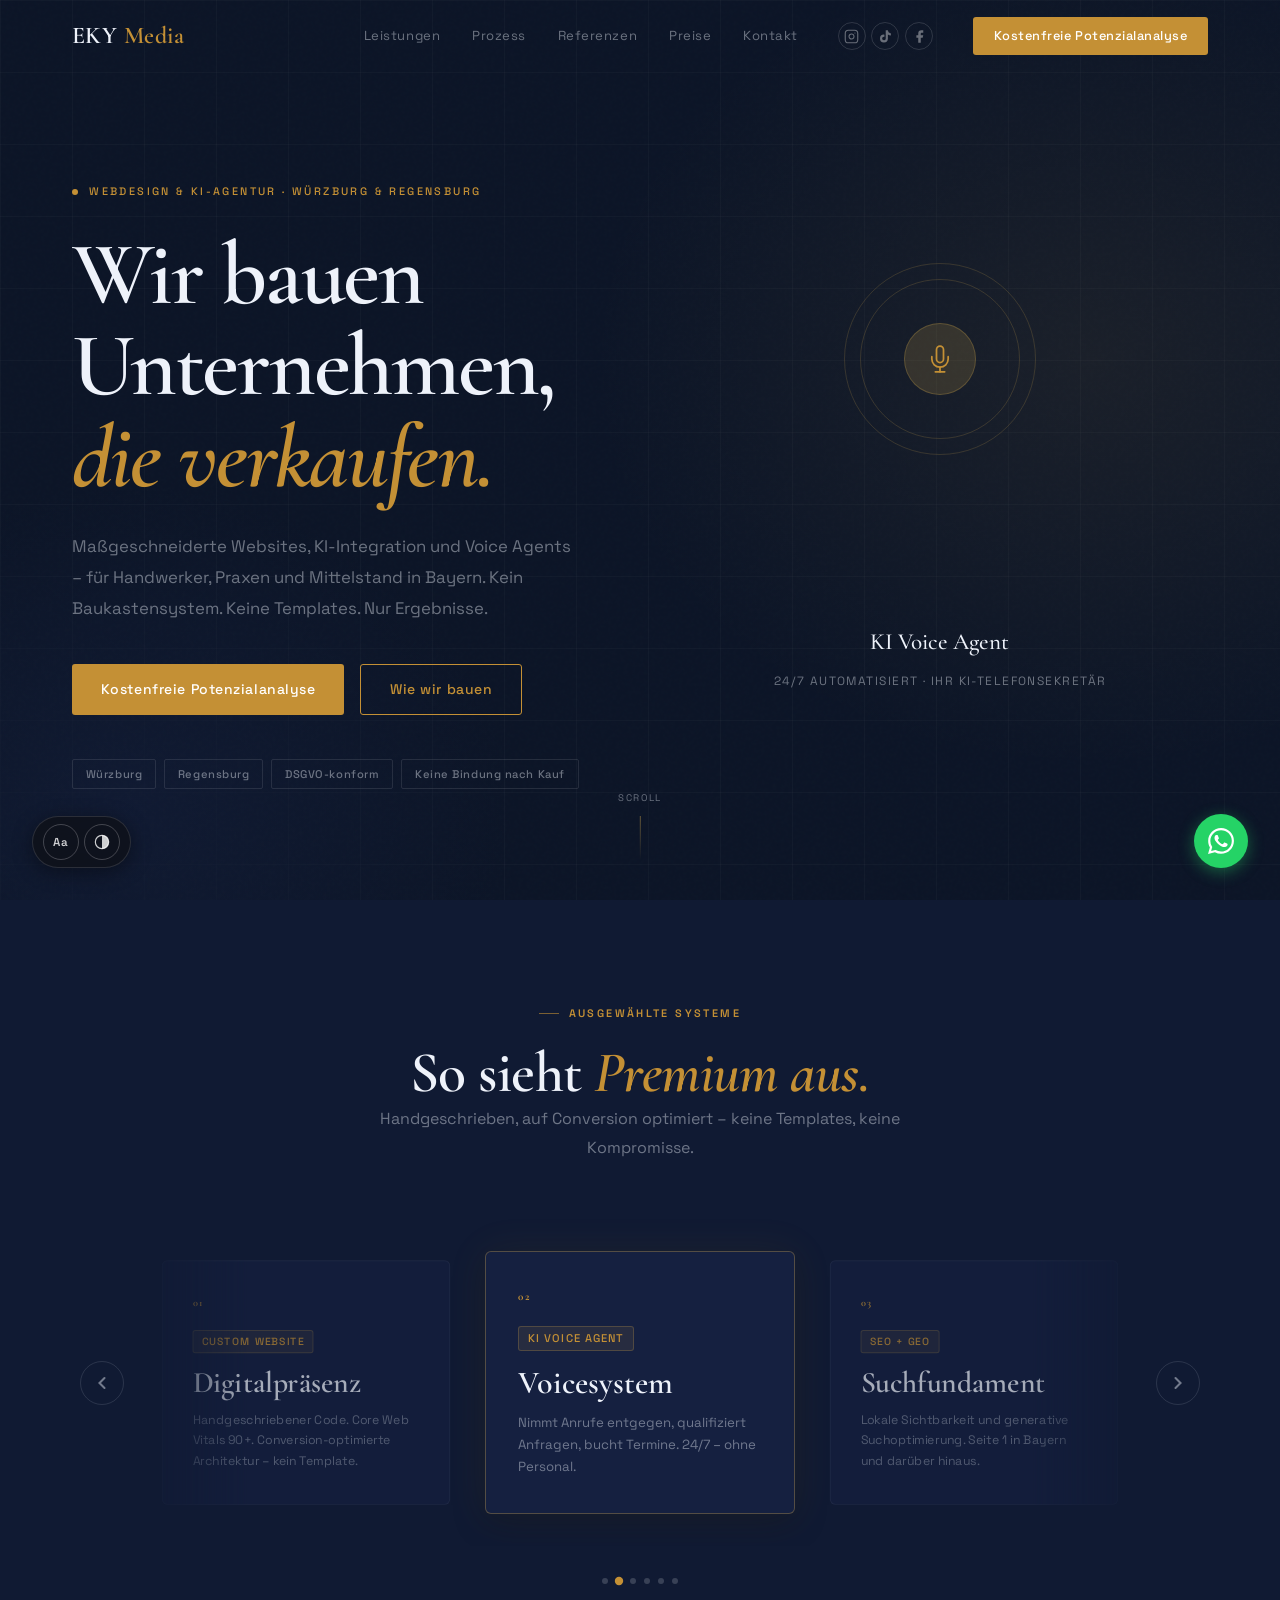
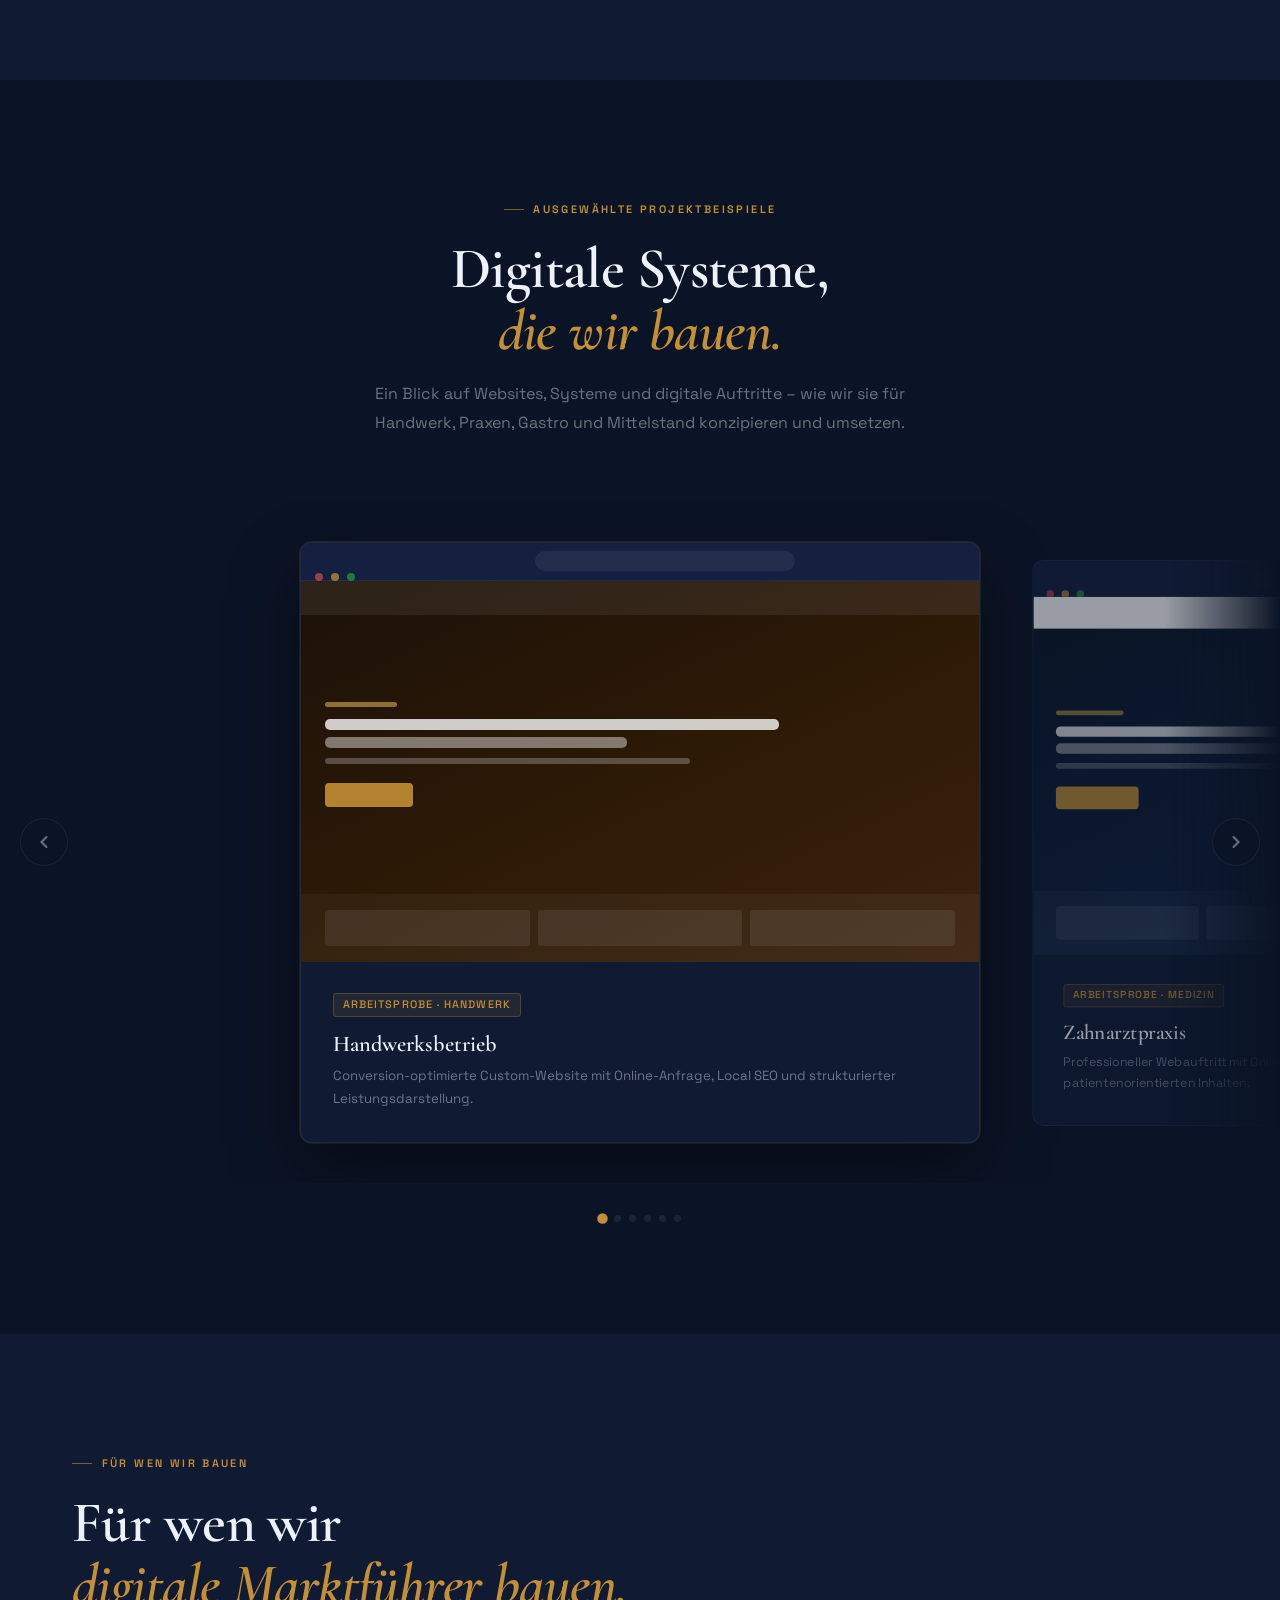
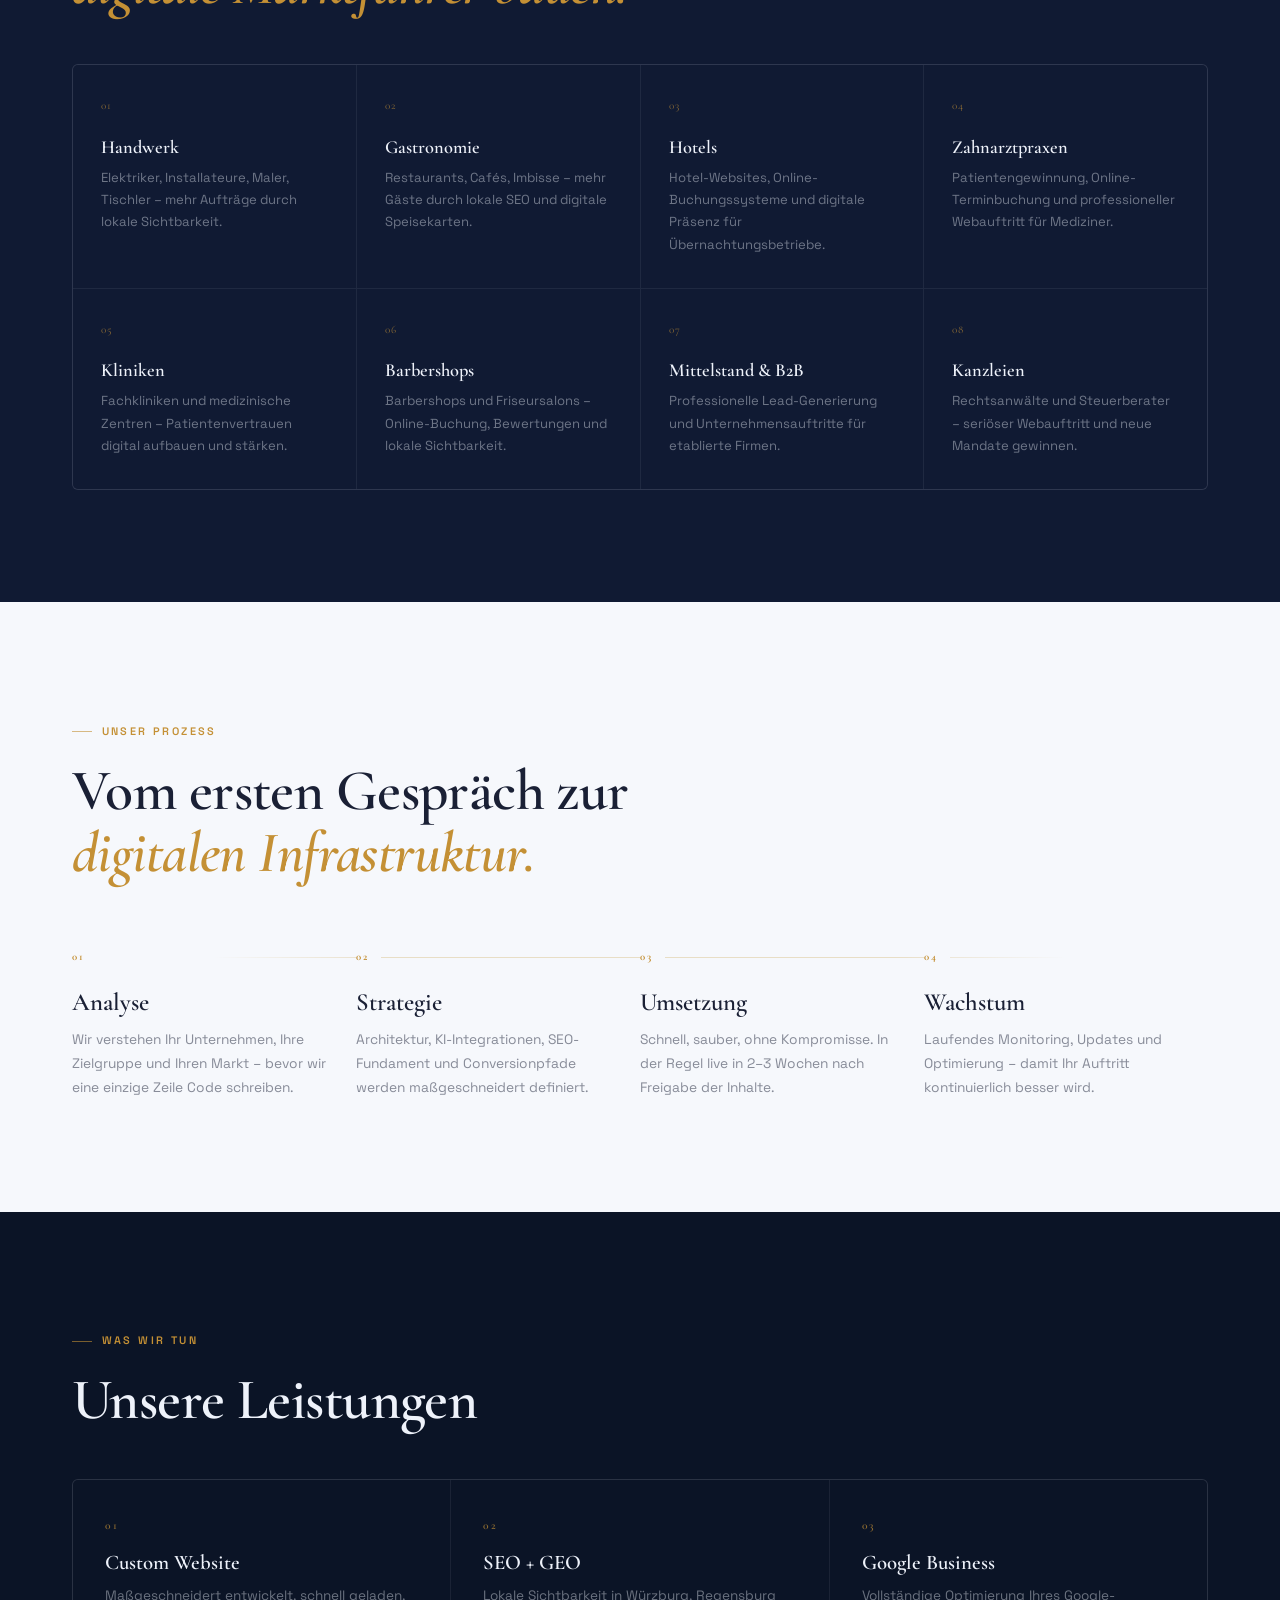
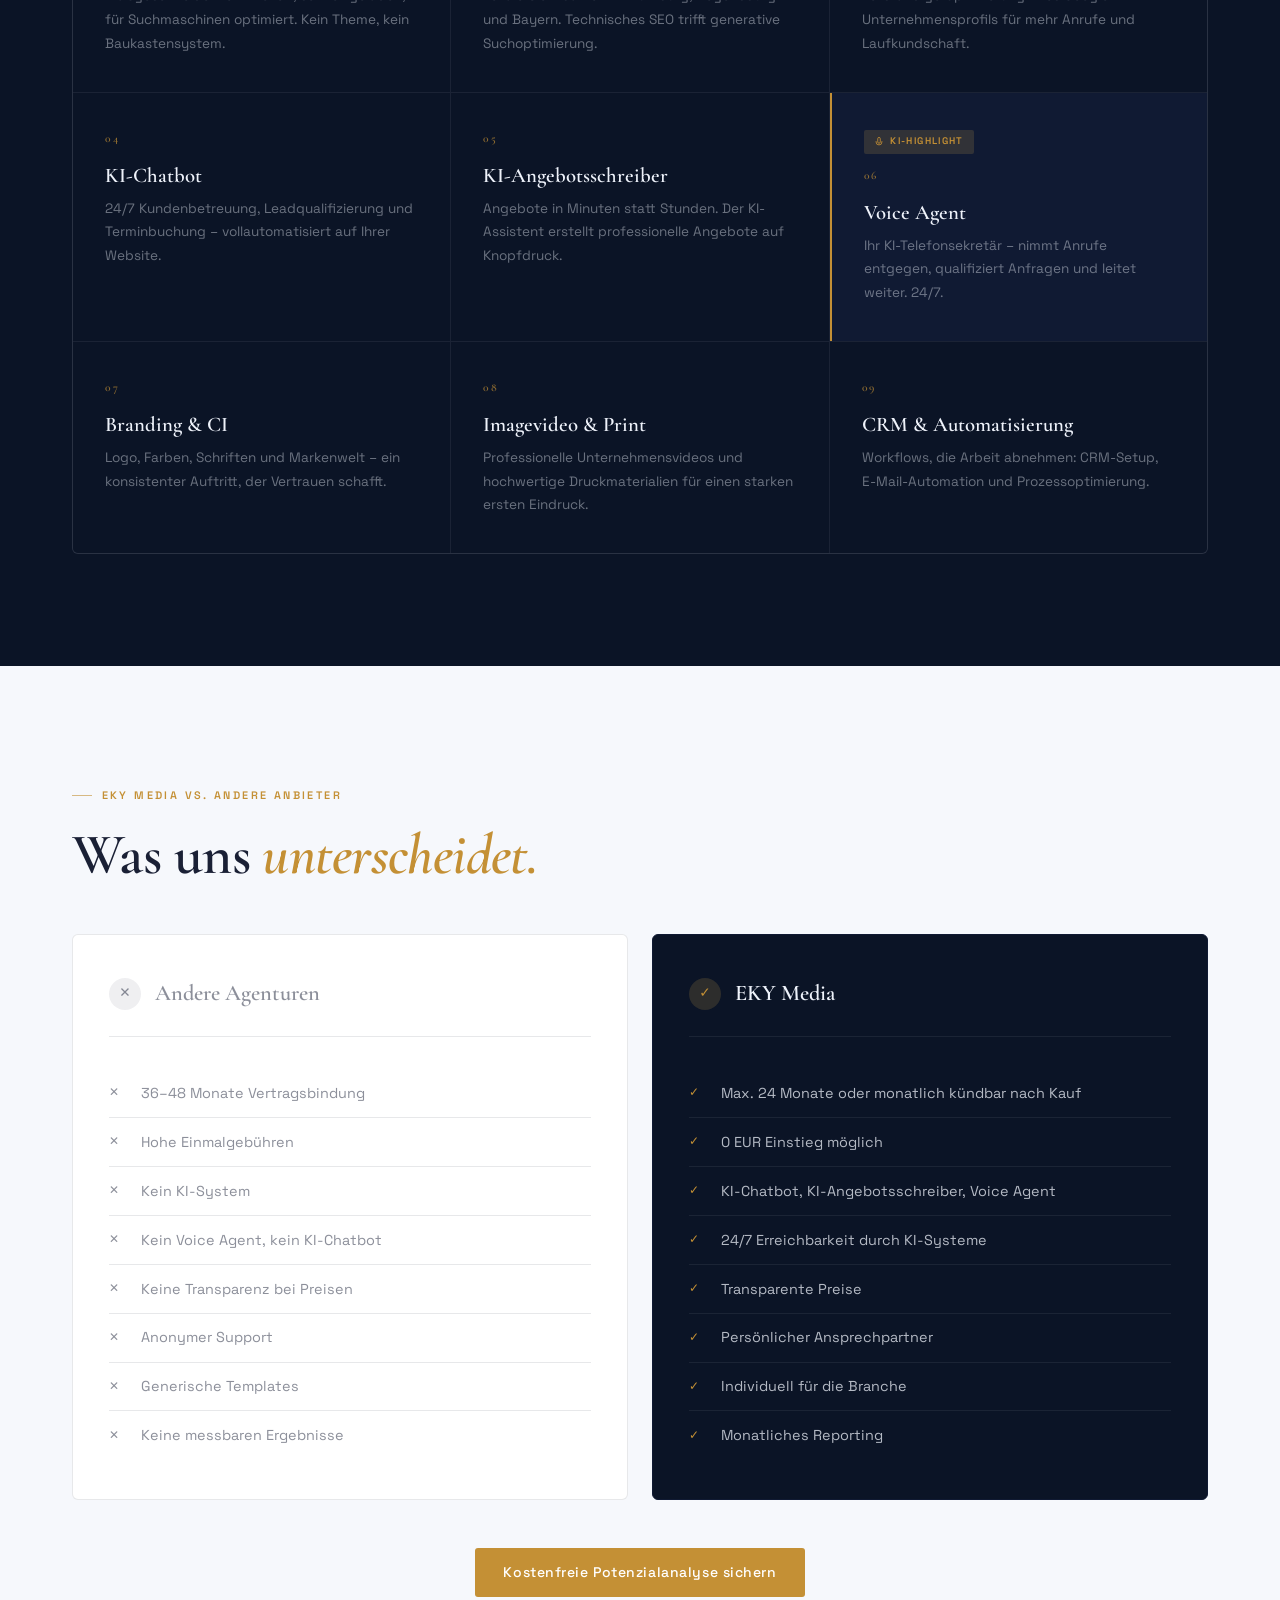
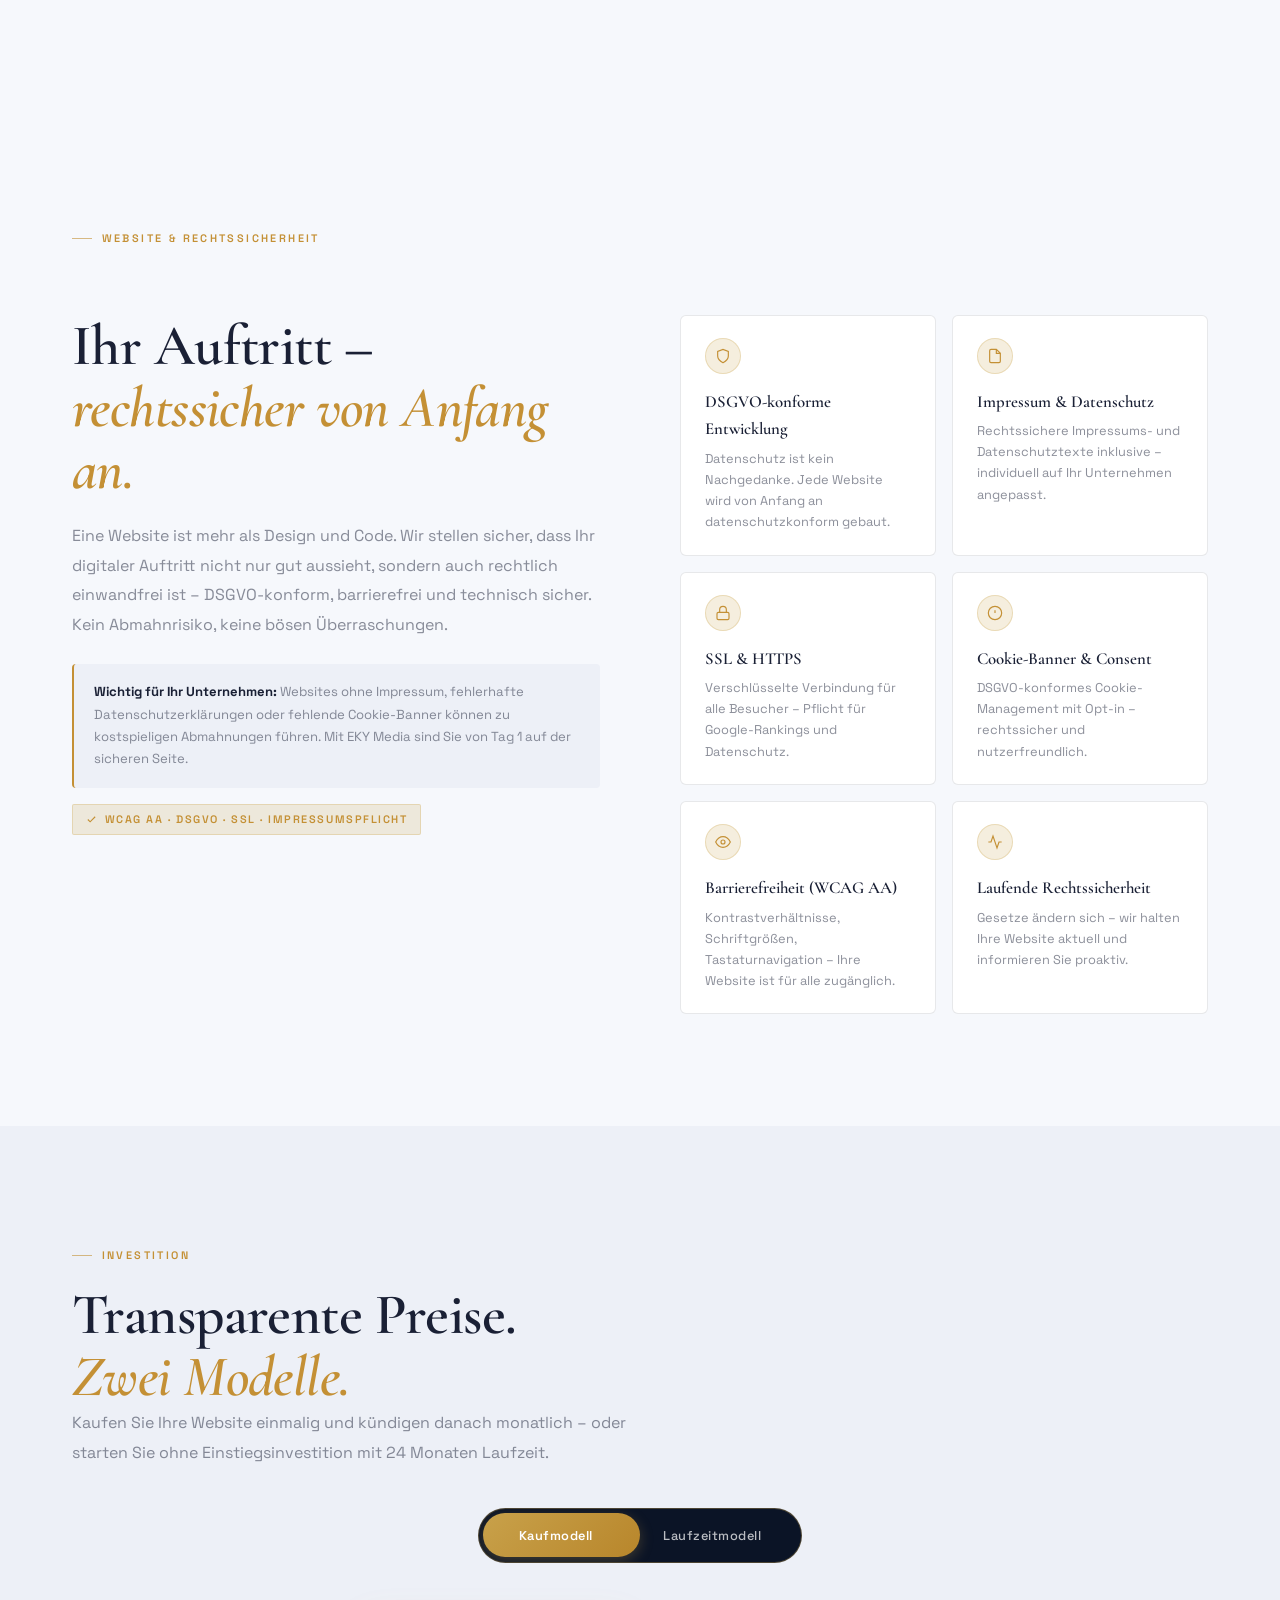
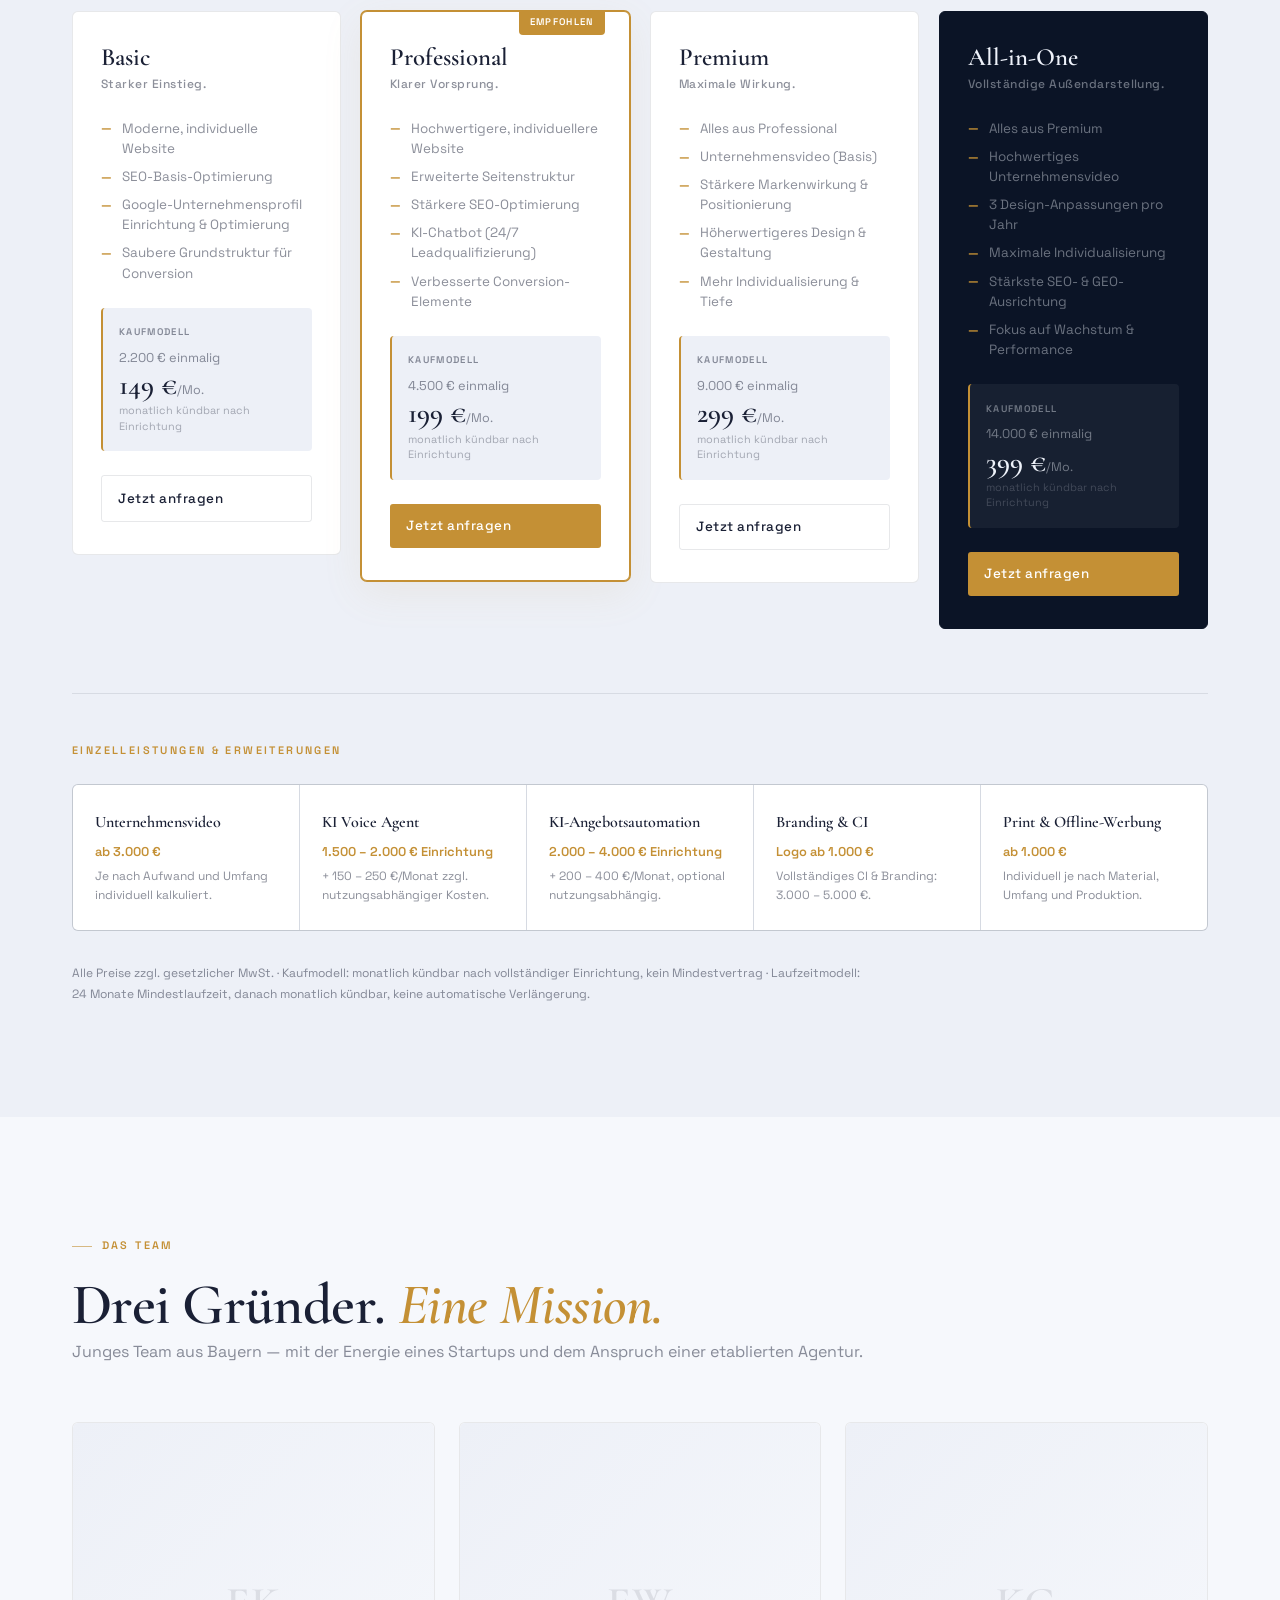
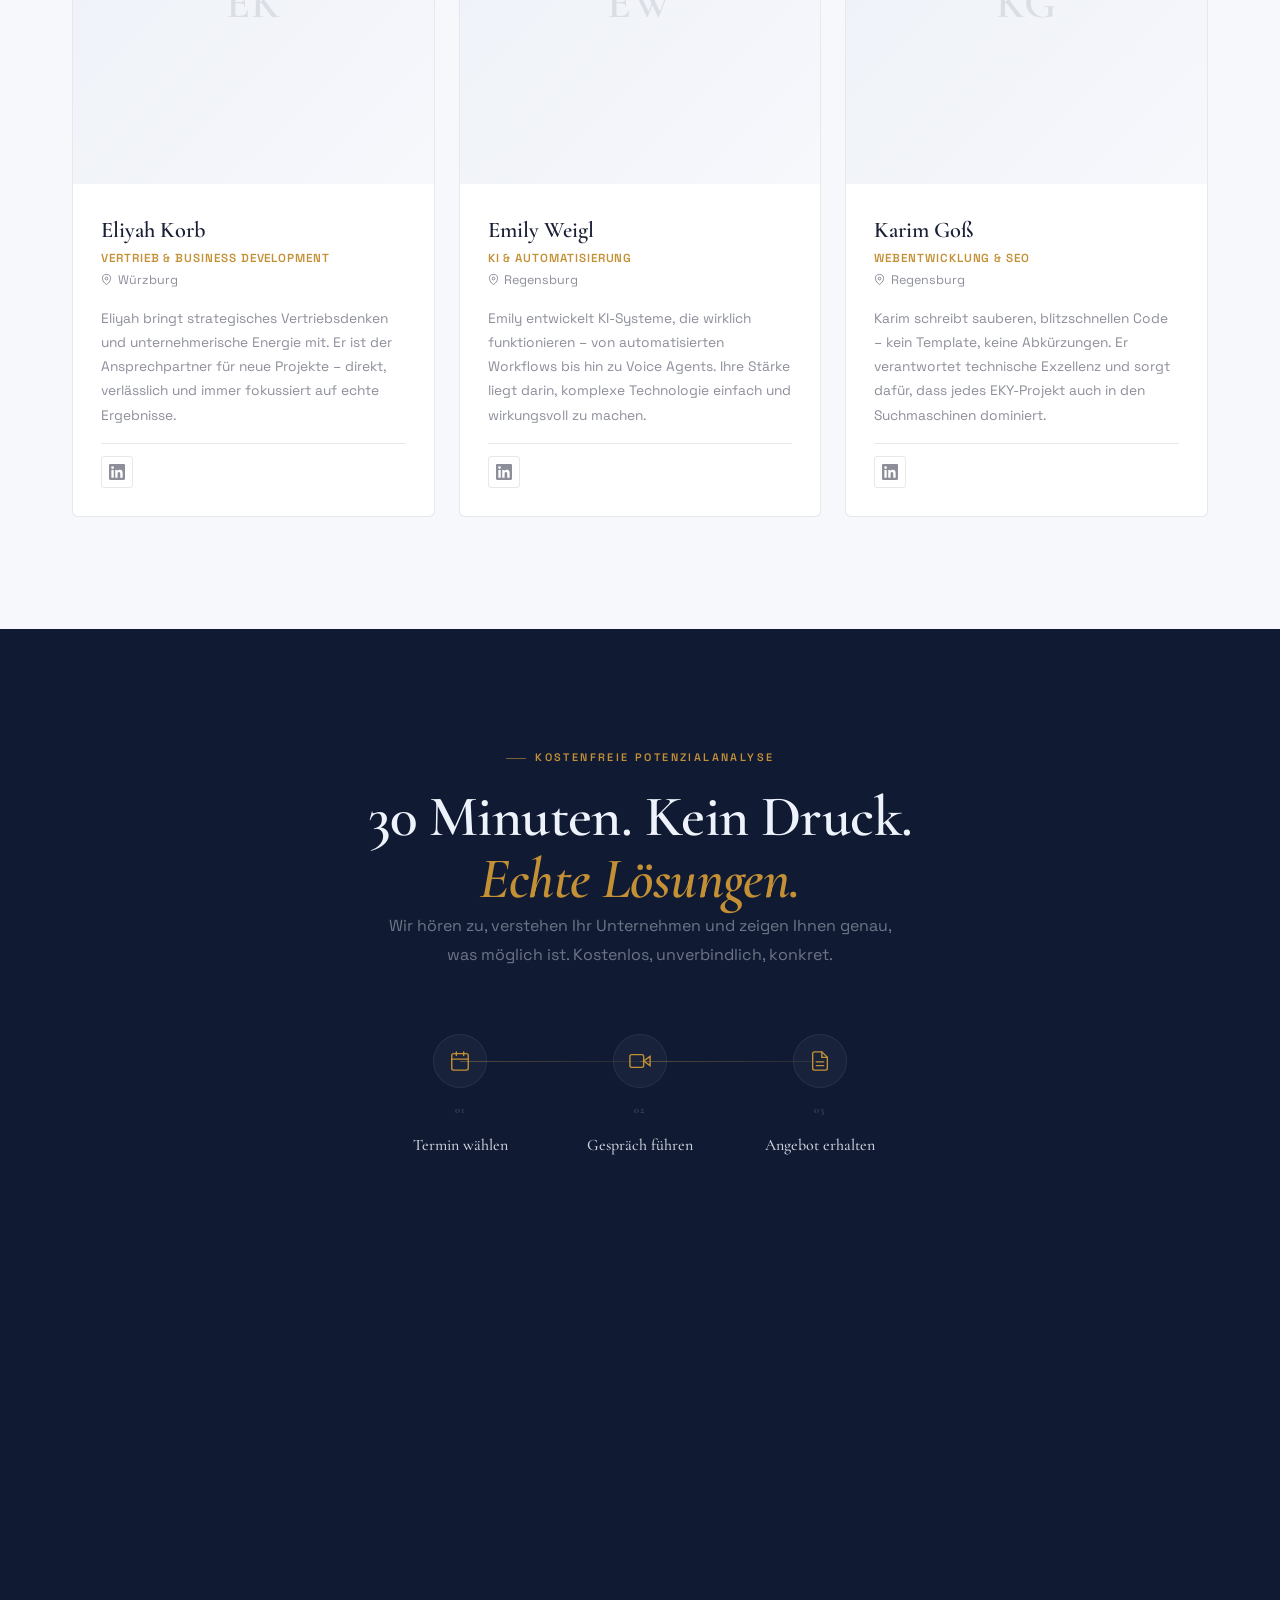
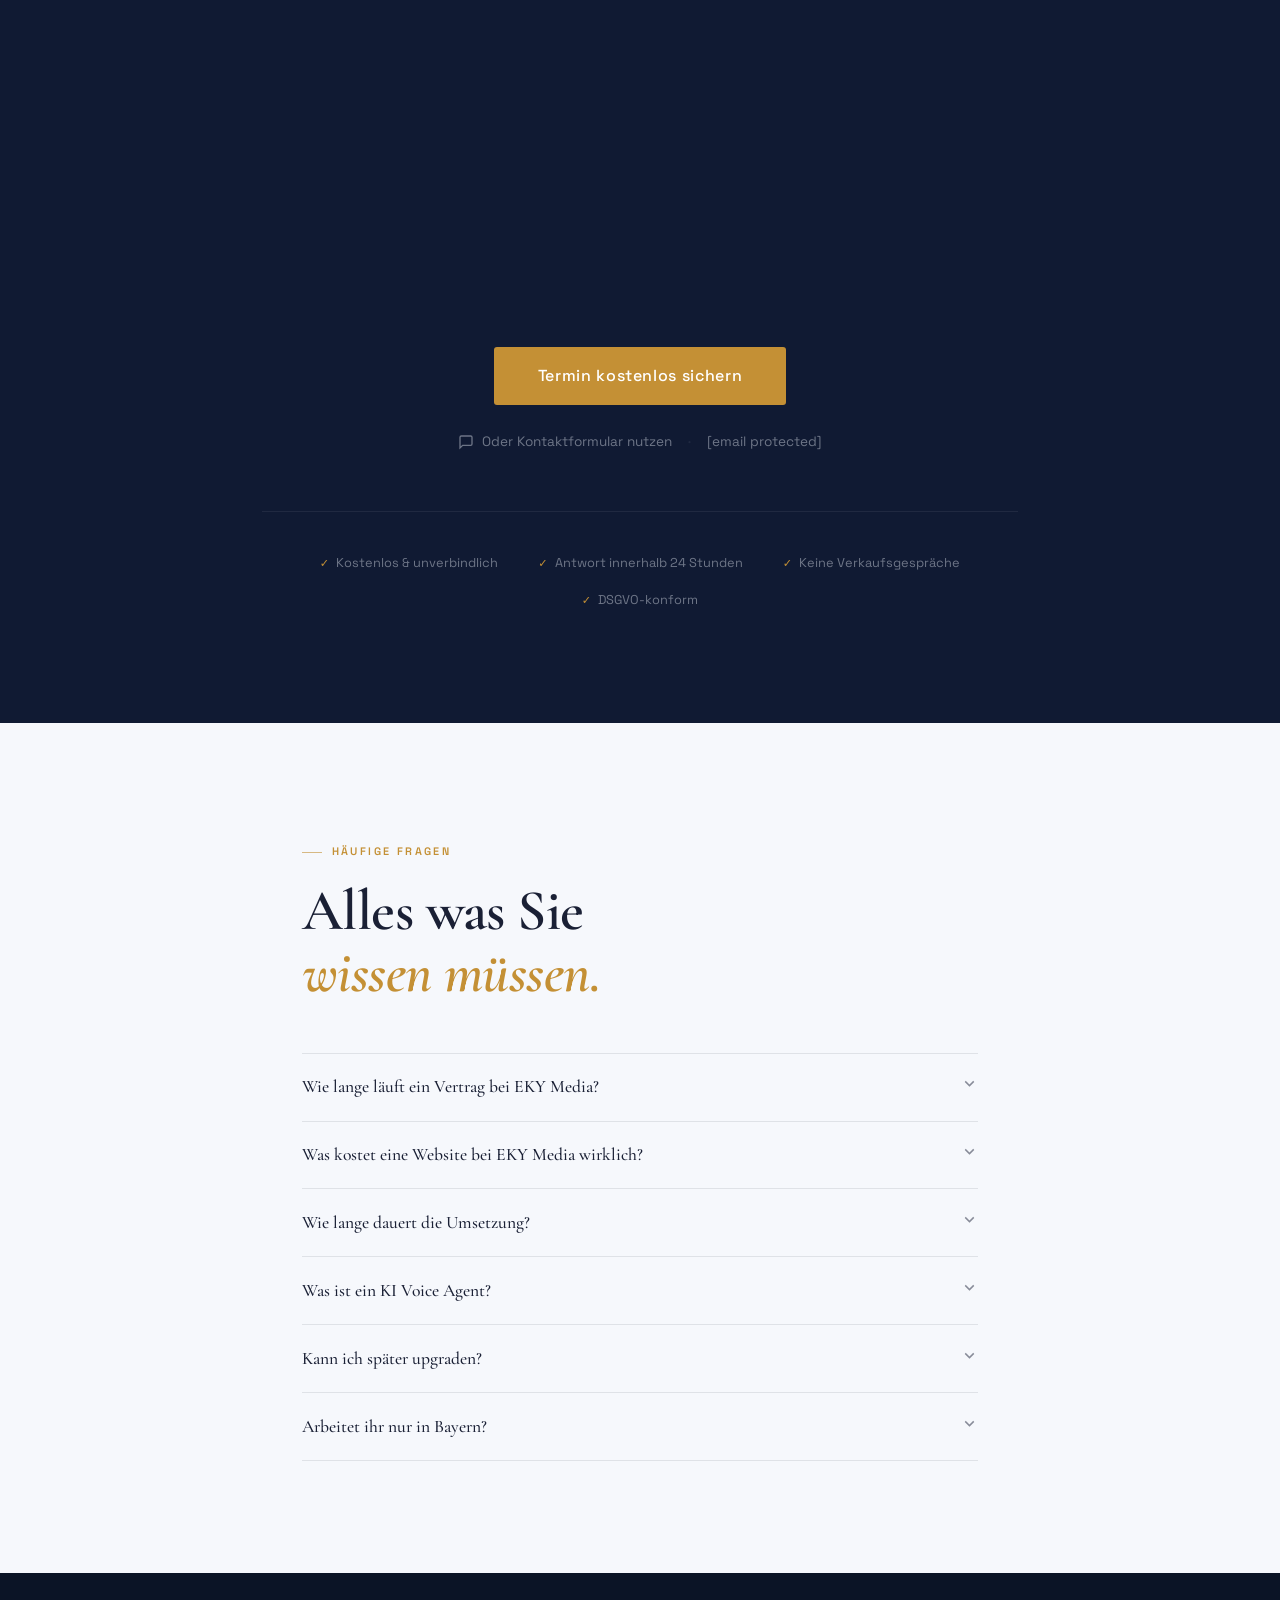
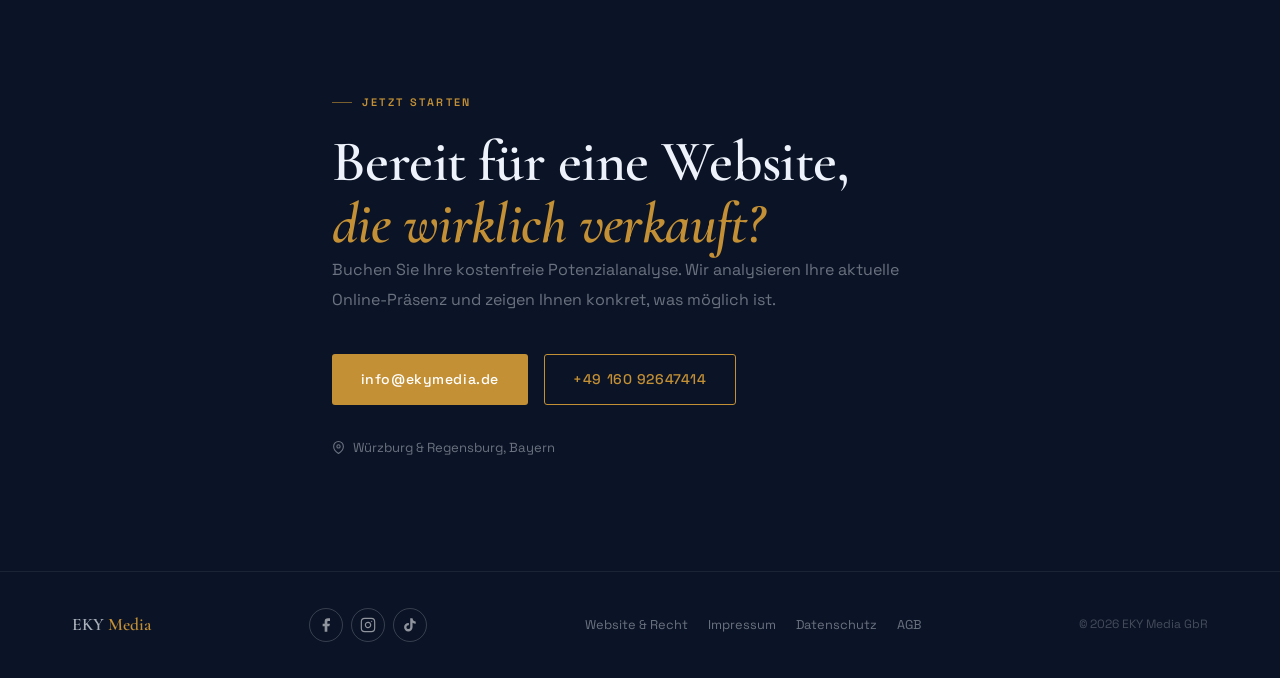
==== index.html @ ed211ed2 "Fix portfolio slider: add width:max-content + defer goTo(0) .port-track was missing width:max-conten" ====
<!DOCTYPE html>
<html lang="de">
<head>
  <meta charset="UTF-8"/>
  <meta name="viewport" content="width=device-width, initial-scale=1.0"/>
  <title>EKY Media — Websites &amp; KI-Systeme für Bayern</title>
  <meta name="description" content="EKY Media GbR – Custom-Websites, KI-Integration und Voice Agents für Handwerker, Zahnarztpraxen und Mittelstand in Würzburg, Regensburg und ganz Bayern."/>

  <!-- Canonical & Robots -->
  <link rel="canonical" href="https://ekymedia.de" />
  <meta name="robots" content="index, follow" />

  <!-- Open Graph -->
  <meta property="og:type"        content="website" />
  <meta property="og:locale"      content="de_DE" />
  <meta property="og:site_name"   content="EKY Media GbR" />
  <meta property="og:title"       content="EKY Media — Websites &amp; KI-Systeme für Bayern" />
  <meta property="og:description" content="Custom-Websites, KI-Integration und Voice Agents für Handwerker, Zahnarztpraxen und Mittelstand in Würzburg, Regensburg und ganz Bayern." />
  <meta property="og:url"         content="https://ekymedia.de" />
  <meta property="og:image"       content="https://ekymedia.de/og-image.jpg" />

  <!-- Twitter Card -->
  <meta name="twitter:card"        content="summary_large_image" />
  <meta name="twitter:title"       content="EKY Media — Websites &amp; KI-Systeme für Bayern" />
  <meta name="twitter:description" content="Custom-Websites, KI-Integration und Voice Agents für Würzburg, Regensburg und ganz Bayern." />
  <meta name="twitter:image"       content="https://ekymedia.de/og-image.jpg" />

  <!-- Favicon -->
  <link rel="icon"             href="/favicon.ico" />
  <link rel="apple-touch-icon" href="/apple-touch-icon.png" />
  <meta name="theme-color"     content="#0B1426" />

  <!-- JSON-LD: LocalBusiness / ProfessionalService -->
  <script type="application/ld+json">
  {
    "@context": "https://schema.org",
    "@type": ["LocalBusiness", "ProfessionalService"],
    "name": "EKY Media GbR",
    "url": "https://ekymedia.de",
    "email": "info@ekymedia.de",
    "description": "Premium Webdesign, SEO, GEO und KI-Systeme für Handwerk, Gastronomie, Praxen und Mittelstand in Würzburg, Regensburg, Bayern und Deutschland.",
    "address": {
      "@type": "PostalAddress",
      "streetAddress": "Müllersweg 15",
      "postalCode": "97249",
      "addressLocality": "Eisingen",
      "addressRegion": "Bayern",
      "addressCountry": "DE"
    },
    "founder": [
      { "@type": "Person", "name": "Eliyah Korb" },
      { "@type": "Person", "name": "Emily Weigl" },
      { "@type": "Person", "name": "Karim Goß" }
    ],
    "areaServed": [
      { "@type": "City", "name": "Würzburg" },
      { "@type": "City", "name": "Regensburg" },
      { "@type": "State", "name": "Bayern" },
      { "@type": "Country", "name": "Deutschland" }
    ],
    "knowsAbout": ["Webdesign", "SEO", "GEO", "KI-Systeme", "Voice Agent", "Automatisierung"]
  }
  </script>

  <!-- JSON-LD: FAQPage -->
  <script type="application/ld+json">
  {
    "@context": "https://schema.org",
    "@type": "FAQPage",
    "mainEntity": [
      {
        "@type": "Question",
        "name": "Wie lange läuft ein Vertrag bei EKY Media?",
        "acceptedAnswer": { "@type": "Answer", "text": "Beim Kauf-Modell gibt es nach dem einmaligen Setup keine Mindestlaufzeit. Beim Laufzeit-Modell gilt eine Mindestlaufzeit von 24 Monaten, danach monatlich kündbar." }
      },
      {
        "@type": "Question",
        "name": "Was kostet eine Website bei EKY Media wirklich?",
        "acceptedAnswer": { "@type": "Answer", "text": "Das Basic-Paket beginnt bei 2.200 € einmalig oder 0 € Startinvestition mit 250 €/Monat. Alle Preise sind transparent – keine versteckten Kosten." }
      },
      {
        "@type": "Question",
        "name": "Wie lange dauert die Umsetzung?",
        "acceptedAnswer": { "@type": "Answer", "text": "In der Regel 2–3 Wochen nach Freigabe aller Inhalte." }
      },
      {
        "@type": "Question",
        "name": "Was ist ein KI Voice Agent?",
        "acceptedAnswer": { "@type": "Answer", "text": "Ein KI-System, das Anrufe entgegennimmt, Fragen beantwortet und Termine bucht – 24/7 automatisiert. Kein Mitarbeiter nötig, keine Wartezeiten." }
      },
      {
        "@type": "Question",
        "name": "Kann ich später upgraden?",
        "acceptedAnswer": { "@type": "Answer", "text": "Ja, alle Leistungen sind modular erweiterbar." }
      },
      {
        "@type": "Question",
        "name": "Arbeitet ihr nur in Bayern?",
        "acceptedAnswer": { "@type": "Answer", "text": "Nein – wir arbeiten deutschlandweit. Unsere Schwerpunkte liegen in Würzburg, Regensburg und Bayern." }
      }
    ]
  }
  </script>

  <link rel="stylesheet" href="ek-styles.css"/>
  <link href="https://assets.calendly.com/assets/external/widget.css" rel="stylesheet"/>

  <!-- Tweaks defaults -->
  <script>
  const TWEAK_DEFAULTS = /*EDITMODE-BEGIN*/{
    "accentColor": "#c49035",
    "darkHero": true,
    "showWaveform": true
  }/*EDITMODE-END*/;
  </script>

  <style>
    /* Tweaks panel */
    #tweaks-panel { position:fixed;bottom:1.5rem;left:1.5rem;z-index:9000;background:rgba(11,20,38,.96);border:1px solid rgba(200,161,74,.3);border-radius:8px;padding:1.25rem 1.5rem;width:260px;display:none;backdrop-filter:blur(16px); }
    #tweaks-panel h4 { font-family:'Space Grotesk',sans-serif;font-size:.8rem;font-weight:600;letter-spacing:.15em;text-transform:uppercase;color:#C8A14A;margin-bottom:1rem; }
    #tweaks-panel label { display:flex;align-items:center;justify-content:space-between;font-size:.82rem;color:rgba(238,242,250,.7);margin-bottom:.85rem; }
    #tweaks-panel input[type=color] { width:32px;height:22px;border:none;border-radius:3px;cursor:pointer;background:none; }
    #tweaks-panel input[type=checkbox] { width:16px;height:16px;cursor:pointer;accent-color:#C8A14A; }
  </style>
</head>
<body>

<a href="#main" class="skip">Zum Inhalt springen</a>

<!-- NAV -->
<header class="nav" id="nav">
  <div class="nav-inner">
    <a href="#" class="nav-logo" aria-label="EKY Media – Startseite">EKY <span>Media</span></a>
    <nav class="nav-links" aria-label="Hauptnavigation">
      <a href="#leistungen">Leistungen</a>
      <a href="#prozess">Prozess</a>
      <a href="#referenzen">Referenzen</a>
      <a href="#preise">Preise</a>
      <a href="#kontakt">Kontakt</a>
    </nav>
    <div class="nav-socials" aria-label="Social Media">
      <a href="https://www.instagram.com/ekymedia/" class="nav-social" aria-label="Instagram" target="_blank" rel="noopener noreferrer">
        <svg width="15" height="15" viewBox="0 0 24 24" fill="none" stroke="currentColor" stroke-width="1.75" stroke-linecap="round" stroke-linejoin="round"><rect x="2" y="2" width="20" height="20" rx="5"/><path d="M16 11.37A4 4 0 1 1 12.63 8 4 4 0 0 1 16 11.37z"/><line x1="17.5" y1="6.5" x2="17.51" y2="6.5"/></svg>
      </a>
      <a href="https://www.tiktok.com/@ekymediagbr" class="nav-social" aria-label="TikTok" target="_blank" rel="noopener noreferrer">
        <svg width="15" height="15" viewBox="0 0 24 24" fill="currentColor"><path d="M19.59 6.69a4.83 4.83 0 0 1-3.77-4.25V2h-3.45v13.67a2.89 2.89 0 0 1-2.88 2.5 2.89 2.89 0 0 1-2.89-2.89 2.89 2.89 0 0 1 2.89-2.89c.28 0 .54.04.79.1V9.01a6.33 6.33 0 0 0-.79-.05 6.34 6.34 0 0 0-6.34 6.34 6.34 6.34 0 0 0 6.34 6.34 6.34 6.34 0 0 0 6.33-6.34V8.69a8.18 8.18 0 0 0 4.78 1.52V6.76a4.85 4.85 0 0 1-1.01-.07z"/></svg>
      </a>
      <a href="#" class="nav-social" aria-label="Facebook (demnächst)" title="Facebook – demnächst verfügbar">
        <svg width="15" height="15" viewBox="0 0 24 24" fill="currentColor"><path d="M18 2h-3a5 5 0 0 0-5 5v3H7v4h3v8h4v-8h3l1-4h-4V7a1 1 0 0 1 1-1h3z"/></svg>
      </a>
    </div>
    <a href="#erstgespraech" class="btn btn-gold nav-cta">Kostenfreie Potenzialanalyse</a>
    <button class="hamburger" aria-label="Menü öffnen" aria-expanded="false" aria-controls="mobMenu">
      <span></span><span></span><span></span>
    </button>
  </div>
</header>

<!-- MOBILE MENU -->
<div class="mob-menu" id="mobMenu" role="dialog" aria-label="Mobilmenü">
  <nav>
    <a href="#leistungen">Leistungen</a>
    <a href="#prozess">Prozess</a>
    <a href="#referenzen">Referenzen</a>
    <a href="#preise">Preise</a>
    <a href="#rechtssicherheit">Rechtssicher</a>
    <a href="#kontakt">Kontakt</a>
    <a href="#erstgespraech" class="mob-cta">Kostenfreie Potenzialanalyse</a>
  </nav>
  <div class="mob-socials">
    <a href="https://www.instagram.com/ekymedia/" class="footer-social" aria-label="Instagram" target="_blank" rel="noopener noreferrer">
      <svg width="16" height="16" viewBox="0 0 24 24" fill="none" stroke="currentColor" stroke-width="1.75" stroke-linecap="round" stroke-linejoin="round"><rect x="2" y="2" width="20" height="20" rx="5"/><path d="M16 11.37A4 4 0 1 1 12.63 8 4 4 0 0 1 16 11.37z"/><line x1="17.5" y1="6.5" x2="17.51" y2="6.5"/></svg>
    </a>
    <a href="https://www.tiktok.com/@ekymediagbr" class="footer-social" aria-label="TikTok" target="_blank" rel="noopener noreferrer">
      <svg width="16" height="16" viewBox="0 0 24 24" fill="currentColor"><path d="M19.59 6.69a4.83 4.83 0 0 1-3.77-4.25V2h-3.45v13.67a2.89 2.89 0 0 1-2.88 2.5 2.89 2.89 0 0 1-2.89-2.89 2.89 2.89 0 0 1 2.89-2.89c.28 0 .54.04.79.1V9.01a6.33 6.33 0 0 0-.79-.05 6.34 6.34 0 0 0-6.34 6.34 6.34 6.34 0 0 0 6.34 6.34 6.34 6.34 0 0 0 6.33-6.34V8.69a8.18 8.18 0 0 0 4.78 1.52V6.76a4.85 4.85 0 0 1-1.01-.07z"/></svg>
    </a>
    <a href="#" class="footer-social" aria-label="Facebook (demnächst)" title="Facebook – demnächst verfügbar">
      <svg width="16" height="16" viewBox="0 0 24 24" fill="currentColor"><path d="M18 2h-3a5 5 0 0 0-5 5v3H7v4h3v8h4v-8h3l1-4h-4V7a1 1 0 0 1 1-1h3z"/></svg>
    </a>
  </div>
</div>

<main id="main">

<!-- ═══════════════════════════════════════
     HERO
═══════════════════════════════════════ -->
<section class="hero" id="hero" aria-labelledby="hero-h1">
  <div class="hero-grid" aria-hidden="true"></div>
  <div class="hero-glow" aria-hidden="true"></div>
  <div class="c hero-inner">

    <div class="hero-left">
      <p class="hero-eyebrow">
        <span class="hero-dot" aria-hidden="true"></span>
        Webdesign &amp; KI-Agentur · Würzburg &amp; Regensburg
      </p>
      <h1 class="hero-h1" id="hero-h1">
        Wir bauen<br/>Unternehmen,<br/><em>die verkaufen.</em>
      </h1>
      <p class="hero-sub">
        Maßgeschneiderte Websites, KI-Integration und Voice Agents –
        für Handwerker, Praxen und Mittelstand in Bayern.
        Kein Baukastensystem. Keine Templates. Nur Ergebnisse.
      </p>
      <div class="hero-actions">
        <a href="#erstgespraech" class="btn btn-gold">Kostenfreie Potenzialanalyse</a>
        <a href="#prozess" class="btn btn-ghost">Wie wir bauen</a>
      </div>
      <div class="hero-badges" aria-label="Standorte und Merkmale">
        <span class="badge">Würzburg</span>
        <span class="badge">Regensburg</span>
        <span class="badge">DSGVO-konform</span>
        <span class="badge">Keine Bindung nach Kauf</span>
      </div>
    </div>

    <!-- Animated Voice Agent visual -->
    <div class="waveform-wrap" aria-hidden="true" id="waveformWrap">
      <div class="waveform-ring">
        <div class="waveform-core">
          <svg width="28" height="28" viewBox="0 0 24 24" fill="none" stroke="currentColor" stroke-width="1.5" stroke-linecap="round"><path d="M12 1a3 3 0 0 0-3 3v8a3 3 0 0 0 6 0V4a3 3 0 0 0-3-3z"/><path d="M19 10v2a7 7 0 0 1-14 0v-2"/><line x1="12" y1="19" x2="12" y2="23"/><line x1="8" y1="23" x2="16" y2="23"/></svg>
        </div>
      </div>
      <div class="waveform" id="waveform"></div>
      <div class="waveform-caption">
        <strong>KI Voice Agent</strong>
        <span>24/7 automatisiert · Ihr KI-Telefonsekretär</span>
      </div>
    </div>

  </div>
  <div class="hero-scroll" aria-hidden="true">
    <span>Scroll</span>
    <div class="hero-scroll-line"></div>
  </div>
</section>

<!-- ═══════════════════════════════════════
     REFERENCE SHOWCASE
═══════════════════════════════════════ -->
<section class="showcase" id="referenzen" aria-labelledby="showcase-h2">
  <div class="c showcase-header">
    <p class="label">Ausgewählte Systeme</p>
    <h2 class="title reveal" id="showcase-h2">So sieht <em>Premium aus.</em></h2>
    <p class="body-text reveal" style="text-align:center;max-width:520px;margin-inline:auto;">Handgeschrieben, auf Conversion optimiert – keine Templates, keine Kompromisse.</p>
  </div>
  <div class="showcase-outer">
    <button class="showcase-arrow showcase-arrow--prev" id="showcasePrev" aria-label="Vorheriges System">
      <svg width="20" height="20" viewBox="0 0 24 24" fill="none" stroke="currentColor" stroke-width="2.5" stroke-linecap="round"><polyline points="15 18 9 12 15 6"/></svg>
    </button>
    <div class="showcase-viewport" id="showcaseVp" role="region" aria-label="Premium Systeme">
      <div class="showcase-track" id="showcaseTrack">
        <div class="showcase-card" data-idx="0">
          <span class="showcase-num">01</span>
          <span class="showcase-tag-label">Custom Website</span>
          <h3 class="showcase-title">Digital&shy;präsenz</h3>
          <p class="showcase-sub">Handgeschriebener Code. Core Web Vitals 90+. Conversion-optimierte Architektur – kein Template.</p>
        </div>
        <div class="showcase-card" data-idx="1">
          <span class="showcase-num">02</span>
          <span class="showcase-tag-label">KI Voice Agent</span>
          <h3 class="showcase-title">Voice&shy;system</h3>
          <p class="showcase-sub">Nimmt Anrufe entgegen, qualifiziert Anfragen, bucht Termine. 24/7 – ohne Personal.</p>
        </div>
        <div class="showcase-card" data-idx="2">
          <span class="showcase-num">03</span>
          <span class="showcase-tag-label">SEO + GEO</span>
          <h3 class="showcase-title">Such&shy;fundament</h3>
          <p class="showcase-sub">Lokale Sichtbarkeit und generative Suchoptimierung. Seite 1 in Bayern und darüber hinaus.</p>
        </div>
        <div class="showcase-card" data-idx="3">
          <span class="showcase-num">04</span>
          <span class="showcase-tag-label">Brand Presence</span>
          <h3 class="showcase-title">Marken&shy;auftritt</h3>
          <p class="showcase-sub">CI, Logo-System und digitale Identität – konsistent und unverwechselbar über alle Kanäle.</p>
        </div>
        <div class="showcase-card" data-idx="4">
          <span class="showcase-num">05</span>
          <span class="showcase-tag-label">KI Automation</span>
          <h3 class="showcase-title">Auto&shy;matisierung</h3>
          <p class="showcase-sub">KI-Chatbot, Angebots-KI, CRM-Integration. Prozesse, die sich selbst bedienen.</p>
        </div>
        <div class="showcase-card" data-idx="5">
          <span class="showcase-num">06</span>
          <span class="showcase-tag-label">Imagevideo</span>
          <h3 class="showcase-title">Film&shy;produktion</h3>
          <p class="showcase-sub">Professionelle Unternehmensfilme, die Vertrauen erzeugen und in Erinnerung bleiben.</p>
        </div>
      </div>
    </div>
    <button class="showcase-arrow showcase-arrow--next" id="showcaseNext" aria-label="Nächstes System">
      <svg width="20" height="20" viewBox="0 0 24 24" fill="none" stroke="currentColor" stroke-width="2.5" stroke-linecap="round"><polyline points="9 18 15 12 9 6"/></svg>
    </button>
  </div>
  <div class="showcase-dots" id="showcaseDots" role="tablist" aria-label="Systemanzeige"></div>
</section>


<!-- ═══════════════════════════════════════
     PORTFOLIO
═══════════════════════════════════════ -->
<section class="portfolio" id="galerie" aria-labelledby="port-h2">
  <div class="c port-header">
    <p class="label reveal">Ausgewählte Projektbeispiele</p>
    <h2 class="title reveal" id="port-h2">Digitale Systeme,<br/><em>die wir bauen.</em></h2>
    <p class="body-text reveal" style="text-align:center;max-width:560px;margin-inline:auto;margin-top:1rem;">Ein Blick auf Websites, Systeme und digitale Auftritte – wie wir sie für Handwerk, Praxen, Gastro und Mittelstand konzipieren und umsetzen.</p>
  </div>

  <div class="port-outer">
    <button class="port-arrow port-arrow--prev" id="portPrev" aria-label="Vorheriges Projekt">
      <svg width="20" height="20" viewBox="0 0 24 24" fill="none" stroke="currentColor" stroke-width="2.5" stroke-linecap="round"><polyline points="15 18 9 12 15 6"/></svg>
    </button>
    <div class="port-viewport" id="portVp" role="region" aria-label="Projektbeispiele">
      <div class="port-track" id="portTrack">

        <div class="port-card" data-idx="0">
          <div class="port-mockup">
            <div class="port-chrome"><div class="port-dots"><i></i><i></i><i></i></div><div class="port-urlbar"></div></div>
            <div class="port-screen port-screen--1">
              <div class="port-s-nav"></div>
              <div class="port-s-hero"><div class="port-s-eyebrow"></div><div class="port-s-h1"></div><div class="port-s-h1 port-s-h1--b"></div><div class="port-s-sub"></div><div class="port-s-cta"></div></div>
              <div class="port-s-below"><div class="port-s-col"></div><div class="port-s-col"></div><div class="port-s-col"></div></div>
            </div>
          </div>
          <div class="port-info">
            <span class="port-badge">Arbeitsprobe · Handwerk</span>
            <h3 class="port-title">Handwerksbetrieb</h3>
            <p class="port-sub">Conversion-optimierte Custom-Website mit Online-Anfrage, Local SEO und strukturierter Leistungsdarstellung.</p>
          </div>
        </div>

        <div class="port-card" data-idx="1">
          <div class="port-mockup">
            <div class="port-chrome"><div class="port-dots"><i></i><i></i><i></i></div><div class="port-urlbar"></div></div>
            <div class="port-screen port-screen--2">
              <div class="port-s-nav port-s-nav--light"></div>
              <div class="port-s-hero"><div class="port-s-eyebrow"></div><div class="port-s-h1"></div><div class="port-s-h1 port-s-h1--b"></div><div class="port-s-sub"></div><div class="port-s-cta"></div></div>
              <div class="port-s-below"><div class="port-s-col"></div><div class="port-s-col"></div><div class="port-s-col"></div><div class="port-s-col"></div></div>
            </div>
          </div>
          <div class="port-info">
            <span class="port-badge">Arbeitsprobe · Medizin</span>
            <h3 class="port-title">Zahnarztpraxis</h3>
            <p class="port-sub">Professioneller Webauftritt mit Online-Terminbuchung, Vertrauensaufbau und patientenorientierten Inhalten.</p>
          </div>
        </div>

        <div class="port-card" data-idx="2">
          <div class="port-mockup">
            <div class="port-chrome"><div class="port-dots"><i></i><i></i><i></i></div><div class="port-urlbar"></div></div>
            <div class="port-screen port-screen--3">
              <div class="port-s-nav"></div>
              <div class="port-s-hero"><div class="port-s-eyebrow"></div><div class="port-s-h1"></div><div class="port-s-h1 port-s-h1--b"></div><div class="port-s-sub"></div><div class="port-s-cta"></div></div>
              <div class="port-s-below"><div class="port-s-col"></div><div class="port-s-col"></div></div>
            </div>
          </div>
          <div class="port-info">
            <span class="port-badge">Arbeitsprobe · Gastronomie</span>
            <h3 class="port-title">Restaurant & Gastro</h3>
            <p class="port-sub">Atmosphärischer Webauftritt mit Online-Reservierung, digitaler Speisekarte und lokalem SEO-Fundament.</p>
          </div>
        </div>

        <div class="port-card" data-idx="3">
          <div class="port-mockup">
            <div class="port-chrome"><div class="port-dots"><i></i><i></i><i></i></div><div class="port-urlbar"></div></div>
            <div class="port-screen port-screen--4">
              <div class="port-s-nav"></div>
              <div class="port-s-hero"><div class="port-s-eyebrow"></div><div class="port-s-h1"></div><div class="port-s-h1 port-s-h1--b"></div><div class="port-s-sub"></div><div class="port-s-cta"></div></div>
              <div class="port-s-below"><div class="port-s-col"></div><div class="port-s-col"></div><div class="port-s-col"></div></div>
            </div>
          </div>
          <div class="port-info">
            <span class="port-badge">Arbeitsprobe · Hotellerie</span>
            <h3 class="port-title">Boutique Hotel</h3>
            <p class="port-sub">Eleganter Hotel-Webauftritt mit Buchungssystem, Zimmerpräsentation und direkter Kontaktführung.</p>
          </div>
        </div>

        <div class="port-card" data-idx="4">
          <div class="port-mockup">
            <div class="port-chrome"><div class="port-dots"><i></i><i></i><i></i></div><div class="port-urlbar"></div></div>
            <div class="port-screen port-screen--5">
              <div class="port-s-nav port-s-nav--light"></div>
              <div class="port-s-hero"><div class="port-s-eyebrow"></div><div class="port-s-h1 port-s-h1--dk"></div><div class="port-s-h1 port-s-h1--dk port-s-h1--b"></div><div class="port-s-sub port-s-sub--dk"></div><div class="port-s-cta"></div></div>
              <div class="port-s-below port-s-below--lt"><div class="port-s-col port-s-col--dk"></div><div class="port-s-col port-s-col--dk"></div><div class="port-s-col port-s-col--dk"></div><div class="port-s-col port-s-col--dk"></div></div>
            </div>
          </div>
          <div class="port-info">
            <span class="port-badge">Arbeitsprobe · Mittelstand</span>
            <h3 class="port-title">B2B Lead-Website</h3>
            <p class="port-sub">Professioneller Unternehmensauftritt mit Lead-Generierung, Referenzdarstellung und strukturierter Angebotsführung.</p>
          </div>
        </div>

        <div class="port-card" data-idx="5">
          <div class="port-mockup">
            <div class="port-chrome"><div class="port-dots"><i></i><i></i><i></i></div><div class="port-urlbar"></div></div>
            <div class="port-screen port-screen--6">
              <div class="port-s-nav"></div>
              <div class="port-s-hero"><div class="port-s-eyebrow port-s-eyebrow--teal"></div><div class="port-s-h1"></div><div class="port-s-h1 port-s-h1--b"></div><div class="port-s-sub"></div><div class="port-s-cta port-s-cta--teal"></div></div>
              <div class="port-s-below"><div class="port-s-col"></div><div class="port-s-col"></div></div>
            </div>
          </div>
          <div class="port-info">
            <span class="port-badge">Systembeispiel · KI</span>
            <h3 class="port-title">KI Voice Agent System</h3>
            <p class="port-sub">Dashboard und Interface für einen KI-Telefonagenten – 24/7 automatisierte Anrufqualifizierung und Terminbuchung.</p>
          </div>
        </div>

      </div>
    </div>
    <button class="port-arrow port-arrow--next" id="portNext" aria-label="Nächstes Projekt">
      <svg width="20" height="20" viewBox="0 0 24 24" fill="none" stroke="currentColor" stroke-width="2.5" stroke-linecap="round"><polyline points="9 18 15 12 9 6"/></svg>
    </button>
  </div>

  <div class="port-dots" id="portDots" role="tablist" aria-label="Projekt auswählen"></div>
</section>

<!-- ═══════════════════════════════════════
     INDUSTRIES
═══════════════════════════════════════ -->
<section class="industries" id="branchen" aria-labelledby="ind-h2">
  <div class="c">
    <p class="label reveal">Für wen wir bauen</p>
    <h2 class="title reveal reveal-d1" id="ind-h2">Für wen wir<br/><em>digitale Marktführer bauen.</em></h2>
    <div class="ind-grid">
      <div class="ind-item reveal"><span class="ind-num">01</span><h3>Handwerk</h3><p>Elektriker, Installateure, Maler, Tischler – mehr Aufträge durch lokale Sichtbarkeit.</p></div>
      <div class="ind-item reveal reveal-d1"><span class="ind-num">02</span><h3>Gastronomie</h3><p>Restaurants, Cafés, Imbisse – mehr Gäste durch lokale SEO und digitale Speisekarten.</p></div>
      <div class="ind-item reveal reveal-d2"><span class="ind-num">03</span><h3>Hotels</h3><p>Hotel-Websites, Online-Buchungssysteme und digitale Präsenz für Übernachtungsbetriebe.</p></div>
      <div class="ind-item reveal reveal-d1"><span class="ind-num">04</span><h3>Zahnarztpraxen</h3><p>Patientengewinnung, Online-Terminbuchung und professioneller Webauftritt für Mediziner.</p></div>
      <div class="ind-item reveal reveal-d2"><span class="ind-num">05</span><h3>Kliniken</h3><p>Fachkliniken und medizinische Zentren – Patientenvertrauen digital aufbauen und stärken.</p></div>
      <div class="ind-item reveal"><span class="ind-num">06</span><h3>Barbershops</h3><p>Barbershops und Friseursalons – Online-Buchung, Bewertungen und lokale Sichtbarkeit.</p></div>
      <div class="ind-item reveal reveal-d1"><span class="ind-num">07</span><h3>Mittelstand &amp; B2B</h3><p>Professionelle Lead-Generierung und Unternehmensauftritte für etablierte Firmen.</p></div>
      <div class="ind-item reveal reveal-d2"><span class="ind-num">08</span><h3>Kanzleien</h3><p>Rechtsanwälte und Steuerberater – seriöser Webauftritt und neue Mandate gewinnen.</p></div>
    </div>
  </div>
</section>

<!-- ═══════════════════════════════════════
     PROCESS
═══════════════════════════════════════ -->
<section class="prozess" id="prozess" aria-labelledby="prozess-h2">
  <div class="c">
    <p class="label reveal">Unser Prozess</p>
    <h2 class="title title-d reveal reveal-d1" id="prozess-h2">Vom ersten Gespräch zur<br/><em>digitalen Infrastruktur.</em></h2>
    <ol class="prozess-steps" aria-label="Arbeitsschritte">
      <li class="prozess-step reveal">
        <span class="prozess-num" aria-hidden="true">01</span>
        <h3 class="prozess-title">Analyse</h3>
        <p class="prozess-desc">Wir verstehen Ihr Unternehmen, Ihre Zielgruppe und Ihren Markt – bevor wir eine einzige Zeile Code schreiben.</p>
      </li>
      <li class="prozess-step reveal reveal-d1">
        <span class="prozess-num" aria-hidden="true">02</span>
        <h3 class="prozess-title">Strategie</h3>
        <p class="prozess-desc">Architektur, KI-Integrationen, SEO-Fundament und Conversionpfade werden maßgeschneidert definiert.</p>
      </li>
      <li class="prozess-step reveal reveal-d2">
        <span class="prozess-num" aria-hidden="true">03</span>
        <h3 class="prozess-title">Umsetzung</h3>
        <p class="prozess-desc">Schnell, sauber, ohne Kompromisse. In der Regel live in 2–3 Wochen nach Freigabe der Inhalte.</p>
      </li>
      <li class="prozess-step reveal reveal-d3">
        <span class="prozess-num" aria-hidden="true">04</span>
        <h3 class="prozess-title">Wachstum</h3>
        <p class="prozess-desc">Laufendes Monitoring, Updates und Optimierung – damit Ihr Auftritt kontinuierlich besser wird.</p>
      </li>
    </ol>
  </div>
</section>

<!-- ═══════════════════════════════════════
     SERVICES
═══════════════════════════════════════ -->
<section class="services" id="leistungen" aria-labelledby="svc-h2">
  <div class="c">
    <p class="label reveal">Was wir tun</p>
    <h2 class="title reveal reveal-d1" id="svc-h2">Unsere Leistungen</h2>
    <div class="svc-grid" style="margin-top:3rem;">
      <article class="svc-card reveal" data-service="website" tabindex="0" role="button" aria-label="Custom Website – Details öffnen">
        <div class="svc-num">01</div>
        <h3>Custom Website</h3>
        <p>Maßgeschneidert entwickelt, schnell geladen, für Suchmaschinen optimiert. Kein Theme, kein Baukastensystem.</p>
        <span class="svc-card-arrow" aria-hidden="true">→</span>
      </article>
      <article class="svc-card reveal reveal-d1" data-service="seo" tabindex="0" role="button" aria-label="SEO + GEO – Details öffnen">
        <div class="svc-num">02</div>
        <h3>SEO + GEO</h3>
        <p>Lokale Sichtbarkeit in Würzburg, Regensburg und Bayern. Technisches SEO trifft generative Suchoptimierung.</p>
        <span class="svc-card-arrow" aria-hidden="true">→</span>
      </article>
      <article class="svc-card reveal reveal-d2" data-service="google" tabindex="0" role="button" aria-label="Google Business – Details öffnen">
        <div class="svc-num">03</div>
        <h3>Google Business</h3>
        <p>Vollständige Optimierung Ihres Google-Unternehmensprofils für mehr Anrufe und Laufkundschaft.</p>
        <span class="svc-card-arrow" aria-hidden="true">→</span>
      </article>
      <article class="svc-card reveal" data-service="chatbot" tabindex="0" role="button" aria-label="KI-Chatbot – Details öffnen">
        <div class="svc-num">04</div>
        <h3>KI-Chatbot</h3>
        <p>24/7 Kundenbetreuung, Leadqualifizierung und Terminbuchung – vollautomatisiert auf Ihrer Website.</p>
        <span class="svc-card-arrow" aria-hidden="true">→</span>
      </article>
      <article class="svc-card reveal reveal-d1" data-service="offer" tabindex="0" role="button" aria-label="KI-Angebotsschreiber – Details öffnen">
        <div class="svc-num">05</div>
        <h3>KI-Angebotsschreiber</h3>
        <p>Angebote in Minuten statt Stunden. Der KI-Assistent erstellt professionelle Angebote auf Knopfdruck.</p>
        <span class="svc-card-arrow" aria-hidden="true">→</span>
      </article>
      <article class="svc-card svc-card--featured reveal reveal-d2" data-service="voice" tabindex="0" role="button" aria-label="Voice Agent – Details öffnen">
        <div class="svc-tag">
          <svg width="10" height="10" viewBox="0 0 24 24" fill="none" stroke="currentColor" stroke-width="2"><path d="M12 1a3 3 0 0 0-3 3v8a3 3 0 0 0 6 0V4a3 3 0 0 0-3-3z"/><path d="M19 10v2a7 7 0 0 1-14 0v-2"/></svg>
          KI-Highlight
        </div>
        <div class="svc-num">06</div>
        <h3>Voice Agent</h3>
        <p>Ihr KI-Telefonsekretär – nimmt Anrufe entgegen, qualifiziert Anfragen und leitet weiter. 24/7.</p>
        <span class="svc-card-arrow" aria-hidden="true">→</span>
      </article>
      <article class="svc-card reveal" data-service="branding" tabindex="0" role="button" aria-label="Branding & CI – Details öffnen">
        <div class="svc-num">07</div>
        <h3>Branding &amp; CI</h3>
        <p>Logo, Farben, Schriften und Markenwelt – ein konsistenter Auftritt, der Vertrauen schafft.</p>
        <span class="svc-card-arrow" aria-hidden="true">→</span>
      </article>
      <article class="svc-card reveal reveal-d1" data-service="video" tabindex="0" role="button" aria-label="Imagevideo & Print – Details öffnen">
        <div class="svc-num">08</div>
        <h3>Imagevideo &amp; Print</h3>
        <p>Professionelle Unternehmensvideos und hochwertige Druckmaterialien für einen starken ersten Eindruck.</p>
        <span class="svc-card-arrow" aria-hidden="true">→</span>
      </article>
      <article class="svc-card reveal reveal-d2" data-service="crm" tabindex="0" role="button" aria-label="CRM & Automatisierung – Details öffnen">
        <div class="svc-num">09</div>
        <h3>CRM &amp; Automatisierung</h3>
        <p>Workflows, die Arbeit abnehmen: CRM-Setup, E-Mail-Automation und Prozessoptimierung.</p>
        <span class="svc-card-arrow" aria-hidden="true">→</span>
      </article>
    </div>
  </div>
</section>

<!-- ═══════════════════════════════════════
     COMPARISON
═══════════════════════════════════════ -->
<section class="comparison" id="vergleich" aria-labelledby="cmp-h2">
  <div class="c">
    <p class="label reveal">EKY Media vs. andere Anbieter</p>
    <h2 class="title title-d reveal reveal-d1" id="cmp-h2">Was uns <em>unterscheidet.</em></h2>
    <div class="cmp-grid">
      <div class="cmp-card cmp-other reveal" aria-label="Andere Agenturen">
        <div class="cmp-head">
          <div class="cmp-icon">✕</div>
          <h3>Andere Agenturen</h3>
        </div>
        <ul class="cmp-list" role="list">
          <li><span class="cmp-mark cmp-bad">✕</span>36–48 Monate Vertragsbindung</li>
          <li><span class="cmp-mark cmp-bad">✕</span>Hohe Einmalgebühren</li>
          <li><span class="cmp-mark cmp-bad">✕</span>Kein KI-System</li>
          <li><span class="cmp-mark cmp-bad">✕</span>Kein Voice Agent, kein KI-Chatbot</li>
          <li><span class="cmp-mark cmp-bad">✕</span>Keine Transparenz bei Preisen</li>
          <li><span class="cmp-mark cmp-bad">✕</span>Anonymer Support</li>
          <li><span class="cmp-mark cmp-bad">✕</span>Generische Templates</li>
          <li><span class="cmp-mark cmp-bad">✕</span>Keine messbaren Ergebnisse</li>
        </ul>
      </div>
      <div class="cmp-card cmp-eky reveal reveal-d1" aria-label="EKY Media">
        <div class="cmp-head">
          <div class="cmp-icon">✓</div>
          <h3>EKY Media</h3>
        </div>
        <ul class="cmp-list" role="list">
          <li><span class="cmp-mark cmp-good">✓</span>Max. 24 Monate oder monatlich kündbar nach Kauf</li>
          <li><span class="cmp-mark cmp-good">✓</span>0 EUR Einstieg möglich</li>
          <li><span class="cmp-mark cmp-good">✓</span>KI-Chatbot, KI-Angebotsschreiber, Voice Agent</li>
          <li><span class="cmp-mark cmp-good">✓</span>24/7 Erreichbarkeit durch KI-Systeme</li>
          <li><span class="cmp-mark cmp-good">✓</span>Transparente Preise</li>
          <li><span class="cmp-mark cmp-good">✓</span>Persönlicher Ansprechpartner</li>
          <li><span class="cmp-mark cmp-good">✓</span>Individuell für die Branche</li>
          <li><span class="cmp-mark cmp-good">✓</span>Monatliches Reporting</li>
        </ul>
      </div>
    </div>
    <div class="cmp-cta reveal"><a href="#erstgespraech" class="btn btn-gold">Kostenfreie Potenzialanalyse sichern</a></div>
  </div>
</section>

<!-- ═══════════════════════════════════════
     RECHTSSICHERHEIT
═══════════════════════════════════════ -->
<section class="legal" id="rechtssicherheit" aria-labelledby="legal-h2">
  <div class="c">
    <p class="label reveal">Website &amp; Rechtssicherheit</p>
    <div class="legal-grid">
      <div>
        <h2 class="title title-d reveal" id="legal-h2">Ihr Auftritt –<br/><em>rechtssicher von Anfang an.</em></h2>
        <p class="body-text body-text-d reveal" style="margin-top:1.25rem;">
          Eine Website ist mehr als Design und Code. Wir stellen sicher, dass Ihr digitaler Auftritt nicht nur gut aussieht, sondern auch rechtlich einwandfrei ist – DSGVO-konform, barrierefrei und technisch sicher. Kein Abmahnrisiko, keine bösen Überraschungen.
        </p>
        <div class="legal-note reveal">
          <strong>Wichtig für Ihr Unternehmen:</strong> Websites ohne Impressum, fehlerhafte Datenschutzerklärungen oder fehlende Cookie-Banner können zu kostspieligen Abmahnungen führen. Mit EKY Media sind Sie von Tag 1 auf der sicheren Seite.
        </div>
        <div class="legal-badge reveal">
          <svg width="11" height="11" viewBox="0 0 24 24" fill="none" stroke="currentColor" stroke-width="2.5"><polyline points="20 6 9 17 4 12"/></svg>
          WCAG AA · DSGVO · SSL · Impressumspflicht
        </div>
      </div>
      <div class="legal-cards">
        <div class="legal-card reveal">
          <div class="legal-card-icon"><svg width="16" height="16" viewBox="0 0 24 24" fill="none" stroke="currentColor" stroke-width="1.75"><path d="M12 22s8-4 8-10V5l-8-3-8 3v7c0 6 8 10 8 10z"/></svg></div>
          <h4>DSGVO-konforme Entwicklung</h4>
          <p>Datenschutz ist kein Nachgedanke. Jede Website wird von Anfang an datenschutzkonform gebaut.</p>
        </div>
        <div class="legal-card reveal reveal-d1">
          <div class="legal-card-icon"><svg width="16" height="16" viewBox="0 0 24 24" fill="none" stroke="currentColor" stroke-width="1.75"><path d="M14 2H6a2 2 0 0 0-2 2v16a2 2 0 0 0 2 2h12a2 2 0 0 0 2-2V8z"/><polyline points="14 2 14 8 20 8"/></svg></div>
          <h4>Impressum &amp; Datenschutz</h4>
          <p>Rechtssichere Impressums- und Datenschutztexte inklusive – individuell auf Ihr Unternehmen angepasst.</p>
        </div>
        <div class="legal-card reveal reveal-d1">
          <div class="legal-card-icon"><svg width="16" height="16" viewBox="0 0 24 24" fill="none" stroke="currentColor" stroke-width="1.75"><rect x="3" y="11" width="18" height="11" rx="2" ry="2"/><path d="M7 11V7a5 5 0 0 1 10 0v4"/></svg></div>
          <h4>SSL &amp; HTTPS</h4>
          <p>Verschlüsselte Verbindung für alle Besucher – Pflicht für Google-Rankings und Datenschutz.</p>
        </div>
        <div class="legal-card reveal reveal-d2">
          <div class="legal-card-icon"><svg width="16" height="16" viewBox="0 0 24 24" fill="none" stroke="currentColor" stroke-width="1.75"><circle cx="12" cy="12" r="10"/><line x1="12" y1="8" x2="12" y2="12"/><line x1="12" y1="16" x2="12.01" y2="16"/></svg></div>
          <h4>Cookie-Banner &amp; Consent</h4>
          <p>DSGVO-konformes Cookie-Management mit Opt-in – rechtssicher und nutzerfreundlich.</p>
        </div>
        <div class="legal-card reveal">
          <div class="legal-card-icon"><svg width="16" height="16" viewBox="0 0 24 24" fill="none" stroke="currentColor" stroke-width="1.75"><path d="M1 12s4-8 11-8 11 8 11 8-4 8-11 8-11-8-11-8z"/><circle cx="12" cy="12" r="3"/></svg></div>
          <h4>Barrierefreiheit (WCAG AA)</h4>
          <p>Kontrastverhältnisse, Schriftgrößen, Tastaturnavigation – Ihre Website ist für alle zugänglich.</p>
        </div>
        <div class="legal-card reveal reveal-d1">
          <div class="legal-card-icon"><svg width="16" height="16" viewBox="0 0 24 24" fill="none" stroke="currentColor" stroke-width="1.75"><polyline points="22 12 18 12 15 21 9 3 6 12 2 12"/></svg></div>
          <h4>Laufende Rechtssicherheit</h4>
          <p>Gesetze ändern sich – wir halten Ihre Website aktuell und informieren Sie proaktiv.</p>
        </div>
      </div>
    </div>
  </div>
</section>

<!-- ═══════════════════════════════════════
     PRICING
═══════════════════════════════════════ -->
<section class="pricing" id="preise" aria-labelledby="price-h2">
  <div class="c">
    <p class="label reveal">Investition</p>
    <h2 class="title title-d reveal reveal-d1" id="price-h2">Transparente Preise.<br/><em>Zwei Modelle.</em></h2>
    <p class="body-text body-text-d reveal" style="margin-bottom:0;max-width:580px;">
      Kaufen Sie Ihre Website einmalig und kündigen danach monatlich –
      oder starten Sie ohne Einstiegsinvestition mit 24 Monaten Laufzeit.
    </p>

    <!-- Toggle -->
    <div class="price-toggle-wrap" role="group" aria-label="Zahlungsmodell wählen">
      <div class="price-toggle" id="priceToggle">
        <div class="price-toggle-pill" id="togglePill"></div>
        <button class="price-toggle-opt active" data-model="kauf" id="optKauf">Kaufmodell</button>
        <button class="price-toggle-opt" data-model="laufzeit" id="optLaufzeit">Laufzeitmodell</button>
      </div>
    </div>

    <div class="pricing-grid">
      <!-- BASIC -->
      <div class="p-card reveal">
        <div>
          <p class="p-name">Basic</p>
          <p class="p-tagline">Starker Einstieg.</p>
        </div>
        <ul class="p-features">
          <li>Moderne, individuelle Website</li>
          <li>SEO-Basis-Optimierung</li>
          <li>Google-Unternehmensprofil Einrichtung &amp; Optimierung</li>
          <li>Saubere Grundstruktur für Conversion</li>
        </ul>
        <div class="p-price-block">
          <span class="p-price-hint" data-kauf="Kaufmodell" data-laufzeit="Laufzeitmodell">Kaufmodell</span>
          <span class="p-price-setup" data-kauf="2.200 € einmalig" data-laufzeit="0 € Startinvestition">2.200 € einmalig</span>
          <div class="p-price-monthly" data-kauf="149 €<small>/Mo.</small>" data-laufzeit="250 €<small>/Mo.</small>">149 €<small>/Mo.</small></div>
          <span class="p-price-note" data-kauf="monatlich kündbar nach Einrichtung" data-laufzeit="24 Monate, danach monatlich kündbar">monatlich kündbar nach Einrichtung</span>
        </div>
        <a href="#erstgespraech" class="btn btn-ghost-d p-btn">Jetzt anfragen</a>
      </div>

      <!-- PROFESSIONAL (featured) -->
      <div class="p-card p-featured reveal reveal-d1">
        <p class="p-badge">Empfohlen</p>
        <div>
          <p class="p-name">Professional</p>
          <p class="p-tagline">Klarer Vorsprung.</p>
        </div>
        <ul class="p-features">
          <li>Hochwertigere, individuellere Website</li>
          <li>Erweiterte Seitenstruktur</li>
          <li>Stärkere SEO-Optimierung</li>
          <li>KI-Chatbot (24/7 Leadqualifizierung)</li>
          <li>Verbesserte Conversion-Elemente</li>
        </ul>
        <div class="p-price-block">
          <span class="p-price-hint" data-kauf="Kaufmodell" data-laufzeit="Laufzeitmodell">Kaufmodell</span>
          <span class="p-price-setup" data-kauf="4.500 € einmalig" data-laufzeit="0 € Startinvestition">4.500 € einmalig</span>
          <div class="p-price-monthly" data-kauf="199 €<small>/Mo.</small>" data-laufzeit="390 €<small>/Mo.</small>">199 €<small>/Mo.</small></div>
          <span class="p-price-note" data-kauf="monatlich kündbar nach Einrichtung" data-laufzeit="24 Monate, danach monatlich kündbar">monatlich kündbar nach Einrichtung</span>
        </div>
        <a href="#erstgespraech" class="btn btn-gold p-btn">Jetzt anfragen</a>
      </div>

      <!-- PREMIUM -->
      <div class="p-card reveal reveal-d2">
        <div>
          <p class="p-name">Premium</p>
          <p class="p-tagline">Maximale Wirkung.</p>
        </div>
        <ul class="p-features">
          <li>Alles aus Professional</li>
          <li>Unternehmensvideo (Basis)</li>
          <li>Stärkere Markenwirkung &amp; Positionierung</li>
          <li>Höherwertigeres Design &amp; Gestaltung</li>
          <li>Mehr Individualisierung &amp; Tiefe</li>
        </ul>
        <div class="p-price-block">
          <span class="p-price-hint" data-kauf="Kaufmodell" data-laufzeit="Laufzeitmodell">Kaufmodell</span>
          <span class="p-price-setup" data-kauf="9.000 € einmalig" data-laufzeit="0 € Startinvestition">9.000 € einmalig</span>
          <div class="p-price-monthly" data-kauf="299 €<small>/Mo.</small>" data-laufzeit="720 €<small>/Mo.</small>">299 €<small>/Mo.</small></div>
          <span class="p-price-note" data-kauf="monatlich kündbar nach Einrichtung" data-laufzeit="24 Monate, danach monatlich kündbar">monatlich kündbar nach Einrichtung</span>
        </div>
        <a href="#erstgespraech" class="btn btn-ghost-d p-btn">Jetzt anfragen</a>
      </div>

      <!-- ALL-IN-ONE -->
      <div class="p-card p-dark reveal reveal-d3">
        <div>
          <p class="p-name">All-in-One</p>
          <p class="p-tagline">Vollständige Außendarstellung.</p>
        </div>
        <ul class="p-features">
          <li>Alles aus Premium</li>
          <li>Hochwertiges Unternehmensvideo</li>
          <li>3 Design-Anpassungen pro Jahr</li>
          <li>Maximale Individualisierung</li>
          <li>Stärkste SEO- &amp; GEO-Ausrichtung</li>
          <li>Fokus auf Wachstum &amp; Performance</li>
        </ul>
        <div class="p-price-block">
          <span class="p-price-hint" data-kauf="Kaufmodell" data-laufzeit="Laufzeitmodell">Kaufmodell</span>
          <span class="p-price-setup" data-kauf="14.000 € einmalig" data-laufzeit="0 € Startinvestition">14.000 € einmalig</span>
          <div class="p-price-monthly" data-kauf="399 €<small>/Mo.</small>" data-laufzeit="1.050 €<small>/Mo.</small>">399 €<small>/Mo.</small></div>
          <span class="p-price-note" data-kauf="monatlich kündbar nach Einrichtung" data-laufzeit="24 Monate, danach monatlich kündbar">monatlich kündbar nach Einrichtung</span>
        </div>
        <a href="#erstgespraech" class="btn btn-gold p-btn">Jetzt anfragen</a>
      </div>
    </div>

    <!-- Add-ons -->
    <div class="p-addons reveal">
      <p class="p-addons-label">Einzelleistungen &amp; Erweiterungen</p>
      <div class="addons-grid">
        <div class="addon"><p class="addon-name">Unternehmensvideo</p><p class="addon-price">ab 3.000 €</p><p class="addon-note">Je nach Aufwand und Umfang individuell kalkuliert.</p></div>
        <div class="addon"><p class="addon-name">KI Voice Agent</p><p class="addon-price">1.500 – 2.000 € Einrichtung</p><p class="addon-note">+ 150 – 250 €/Monat zzgl. nutzungsabhängiger Kosten.</p></div>
        <div class="addon"><p class="addon-name">KI-Angebotsautomation</p><p class="addon-price">2.000 – 4.000 € Einrichtung</p><p class="addon-note">+ 200 – 400 €/Monat, optional nutzungsabhängig.</p></div>
        <div class="addon"><p class="addon-name">Branding &amp; CI</p><p class="addon-price">Logo ab 1.000 €</p><p class="addon-note">Vollständiges CI &amp; Branding: 3.000 – 5.000 €.</p></div>
        <div class="addon"><p class="addon-name">Print &amp; Offline-Werbung</p><p class="addon-price">ab 1.000 €</p><p class="addon-note">Individuell je nach Material, Umfang und Produktion.</p></div>
      </div>
    </div>
    <p class="p-footnote">Alle Preise zzgl. gesetzlicher MwSt. · Kaufmodell: monatlich kündbar nach vollständiger Einrichtung, kein Mindestvertrag · Laufzeitmodell: 24 Monate Mindestlaufzeit, danach monatlich kündbar, keine automatische Verlängerung.</p>
  </div>
</section>

<!-- ═══════════════════════════════════════
     TEAM
═══════════════════════════════════════ -->
<section class="team" id="team" aria-labelledby="team-h2">
  <div class="c">
    <p class="label reveal">Das Team</p>
    <h2 class="title title-d reveal reveal-d1" id="team-h2">Drei Gründer. <em>Eine Mission.</em></h2>
    <p class="body-text body-text-d reveal" style="margin-bottom:3.5rem;">Junges Team aus Bayern — mit der Energie eines Startups und dem Anspruch einer etablierten Agentur.</p>
    <div class="team-grid">
      <article class="team-card reveal">
        <div class="team-img"><span class="team-initials">EK</span></div>
        <div class="team-body">
          <div>
            <h3 class="team-name">Eliyah Korb</h3>
            <p class="team-role">Vertrieb &amp; Business Development</p>
            <p class="team-loc"><svg width="11" height="11" viewBox="0 0 24 24" fill="none" stroke="currentColor" stroke-width="2"><path d="M21 10c0 7-9 13-9 13s-9-6-9-13a9 9 0 0 1 18 0z"/><circle cx="12" cy="10" r="3"/></svg>Würzburg</p>
          </div>
          <p class="team-bio">Eliyah bringt strategisches Vertriebsdenken und unternehmerische Energie mit. Er ist der Ansprechpartner für neue Projekte – direkt, verlässlich und immer fokussiert auf echte Ergebnisse.</p>
          <div class="team-links">
            <a href="#" class="team-social" aria-label="LinkedIn von Eliyah Korb" rel="noopener noreferrer"><svg width="16" height="16" viewBox="0 0 24 24" fill="currentColor"><path d="M20.447 20.452h-3.554v-5.569c0-1.328-.027-3.037-1.852-3.037-1.853 0-2.136 1.445-2.136 2.939v5.667H9.351V9h3.414v1.561h.046c.477-.9 1.637-1.85 3.37-1.85 3.601 0 4.267 2.37 4.267 5.455v6.286zM5.337 7.433a2.062 2.062 0 0 1-2.063-2.065 2.064 2.064 0 1 1 2.063 2.065zm1.782 13.019H3.555V9h3.564v11.452zM22.225 0H1.771C.792 0 0 .774 0 1.729v20.542C0 23.227.792 24 1.771 24h20.451C23.2 24 24 23.227 24 22.271V1.729C24 .774 23.2 0 22.222 0h.003z"/></svg></a>
          </div>
        </div>
      </article>
      <article class="team-card reveal reveal-d1">
        <div class="team-img"><span class="team-initials">EW</span></div>
        <div class="team-body">
          <div>
            <h3 class="team-name">Emily Weigl</h3>
            <p class="team-role">KI &amp; Automatisierung</p>
            <p class="team-loc"><svg width="11" height="11" viewBox="0 0 24 24" fill="none" stroke="currentColor" stroke-width="2"><path d="M21 10c0 7-9 13-9 13s-9-6-9-13a9 9 0 0 1 18 0z"/><circle cx="12" cy="10" r="3"/></svg>Regensburg</p>
          </div>
          <p class="team-bio">Emily entwickelt KI-Systeme, die wirklich funktionieren – von automatisierten Workflows bis hin zu Voice Agents. Ihre Stärke liegt darin, komplexe Technologie einfach und wirkungsvoll zu machen.</p>
          <div class="team-links">
            <a href="#" class="team-social" aria-label="LinkedIn von Emily Weigl" rel="noopener noreferrer"><svg width="16" height="16" viewBox="0 0 24 24" fill="currentColor"><path d="M20.447 20.452h-3.554v-5.569c0-1.328-.027-3.037-1.852-3.037-1.853 0-2.136 1.445-2.136 2.939v5.667H9.351V9h3.414v1.561h.046c.477-.9 1.637-1.85 3.37-1.85 3.601 0 4.267 2.37 4.267 5.455v6.286zM5.337 7.433a2.062 2.062 0 0 1-2.063-2.065 2.064 2.064 0 1 1 2.063 2.065zm1.782 13.019H3.555V9h3.564v11.452zM22.225 0H1.771C.792 0 0 .774 0 1.729v20.542C0 23.227.792 24 1.771 24h20.451C23.2 24 24 23.227 24 22.271V1.729C24 .774 23.2 0 22.222 0h.003z"/></svg></a>
          </div>
        </div>
      </article>
      <article class="team-card reveal reveal-d2">
        <div class="team-img"><span class="team-initials">KG</span></div>
        <div class="team-body">
          <div>
            <h3 class="team-name">Karim Goß</h3>
            <p class="team-role">Webentwicklung &amp; SEO</p>
            <p class="team-loc"><svg width="11" height="11" viewBox="0 0 24 24" fill="none" stroke="currentColor" stroke-width="2"><path d="M21 10c0 7-9 13-9 13s-9-6-9-13a9 9 0 0 1 18 0z"/><circle cx="12" cy="10" r="3"/></svg>Regensburg</p>
          </div>
          <p class="team-bio">Karim schreibt sauberen, blitzschnellen Code – kein Template, keine Abkürzungen. Er verantwortet technische Exzellenz und sorgt dafür, dass jedes EKY-Projekt auch in den Suchmaschinen dominiert.</p>
          <div class="team-links">
            <a href="#" class="team-social" aria-label="LinkedIn von Karim Goß" rel="noopener noreferrer"><svg width="16" height="16" viewBox="0 0 24 24" fill="currentColor"><path d="M20.447 20.452h-3.554v-5.569c0-1.328-.027-3.037-1.852-3.037-1.853 0-2.136 1.445-2.136 2.939v5.667H9.351V9h3.414v1.561h.046c.477-.9 1.637-1.85 3.37-1.85 3.601 0 4.267 2.37 4.267 5.455v6.286zM5.337 7.433a2.062 2.062 0 0 1-2.063-2.065 2.064 2.064 0 1 1 2.063 2.065zm1.782 13.019H3.555V9h3.564v11.452zM22.225 0H1.771C.792 0 0 .774 0 1.729v20.542C0 23.227.792 24 1.771 24h20.451C23.2 24 24 23.227 24 22.271V1.729C24 .774 23.2 0 22.222 0h.003z"/></svg></a>
          </div>
        </div>
      </article>
    </div>
  </div>
</section>

<!-- ═══════════════════════════════════════
     BOOKING
═══════════════════════════════════════ -->
<section class="booking" id="erstgespraech" aria-labelledby="book-h2">
  <div class="c booking-inner">
    <p class="label">Kostenfreie Potenzialanalyse</p>
    <h2 class="title reveal" id="book-h2">30 Minuten. Kein Druck.<br/><em>Echte Lösungen.</em></h2>
    <p class="body-text reveal">Wir hören zu, verstehen Ihr Unternehmen und zeigen Ihnen genau, was möglich ist. Kostenlos, unverbindlich, konkret.</p>
    <ol class="booking-steps reveal" aria-label="Ablauf">
      <li class="bstep">
        <div class="bstep-line" aria-hidden="true"></div>
        <div class="bstep-icon"><svg width="22" height="22" viewBox="0 0 24 24" fill="none" stroke="currentColor" stroke-width="1.5" stroke-linecap="round"><rect x="3" y="4" width="18" height="18" rx="2"/><line x1="16" y1="2" x2="16" y2="6"/><line x1="8" y1="2" x2="8" y2="6"/><line x1="3" y1="10" x2="21" y2="10"/></svg></div>
        <span class="bstep-num">01</span><p class="bstep-title">Termin wählen</p>
      </li>
      <li class="bstep">
        <div class="bstep-line" aria-hidden="true"></div>
        <div class="bstep-icon"><svg width="22" height="22" viewBox="0 0 24 24" fill="none" stroke="currentColor" stroke-width="1.5" stroke-linecap="round"><polygon points="23 7 16 12 23 17 23 7"/><rect x="1" y="5" width="15" height="14" rx="2"/></svg></div>
        <span class="bstep-num">02</span><p class="bstep-title">Gespräch führen</p>
      </li>
      <li class="bstep">
        <div class="bstep-line bstep-line--last" aria-hidden="true"></div>
        <div class="bstep-icon"><svg width="22" height="22" viewBox="0 0 24 24" fill="none" stroke="currentColor" stroke-width="1.5" stroke-linecap="round"><path d="M14 2H6a2 2 0 0 0-2 2v16a2 2 0 0 0 2 2h12a2 2 0 0 0 2-2V8z"/><polyline points="14 2 14 8 20 8"/><line x1="16" y1="13" x2="8" y2="13"/><line x1="16" y1="17" x2="8" y2="17"/></svg></div>
        <span class="bstep-num">03</span><p class="bstep-title">Angebot erhalten</p>
      </li>
    </ol>
    <div class="booking-cta">
      <div class="calendly-inline-widget" data-url="https://calendly.com/ekymedia-info/20-min-erstgesprach?hide_gdpr_banner=1&primary_color=1a2b4a" style="min-width:320px;height:700px;"></div>
      <a href="https://calendly.com/ekymedia-info/20-min-erstgesprach" class="btn btn-gold booking-primary" target="_blank" rel="noopener noreferrer">Termin kostenlos sichern</a>
      <div class="booking-sec">
        <a href="#kontakt" class="booking-link"><svg width="16" height="16" viewBox="0 0 24 24" fill="none" stroke="currentColor" stroke-width="2"><path d="M21 15a2 2 0 0 1-2 2H7l-4 4V5a2 2 0 0 1 2-2h14a2 2 0 0 1 2 2z"/></svg>Oder Kontaktformular nutzen</a>
        <span class="booking-div">·</span>
        <a href="/cdn-cgi/l/email-protection#89e0e7efe6c9ece2f0e4ecede0e8a7edec" class="booking-link"><span class="__cf_email__" data-cfemail="c9a0a7afa689aca2b0a4acada0a8e7adac">[email&#160;protected]</span></a>
      </div>
    </div>
    <ul class="booking-trust" role="list">
      <li><span class="booking-trust-icon">✓</span>Kostenlos &amp; unverbindlich</li>
      <li><span class="booking-trust-icon">✓</span>Antwort innerhalb 24 Stunden</li>
      <li><span class="booking-trust-icon">✓</span>Keine Verkaufsgespräche</li>
      <li><span class="booking-trust-icon">✓</span>DSGVO-konform</li>
    </ul>
  </div>
</section>

<!-- ═══════════════════════════════════════
     FAQ
═══════════════════════════════════════ -->
<section class="faq" id="faq" aria-labelledby="faq-h2">
  <div class="c faq-inner">
    <p class="label reveal">Häufige Fragen</p>
    <h2 class="title title-d reveal reveal-d1" id="faq-h2">Alles was Sie<br/><em>wissen müssen.</em></h2>
    <dl class="faq-list" id="faqList" style="margin-top:3rem;">
      <div class="faq-item"><dt><button class="faq-trigger" aria-expanded="false" aria-controls="fp1">Wie lange läuft ein Vertrag bei EKY Media?<span class="faq-arrow"><svg width="17" height="17" viewBox="0 0 24 24" fill="none" stroke="currentColor" stroke-width="2"><polyline points="6 9 12 15 18 9"/></svg></span></button></dt><dd class="faq-panel" id="fp1" hidden><p>Beim Kauf-Modell gibt es nach dem einmaligen Setup keine Mindestlaufzeit – die monatliche Pauschale ist jederzeit kündbar. Beim Laufzeit-Modell gilt eine Mindestlaufzeit von 24 Monaten, danach monatlich kündbar ohne automatische Verlängerung.</p></dd></div>
      <div class="faq-item"><dt><button class="faq-trigger" aria-expanded="false" aria-controls="fp2">Was kostet eine Website bei EKY Media wirklich?<span class="faq-arrow"><svg width="17" height="17" viewBox="0 0 24 24" fill="none" stroke="currentColor" stroke-width="2"><polyline points="6 9 12 15 18 9"/></svg></span></button></dt><dd class="faq-panel" id="fp2" hidden><p>Das Starter-Paket beginnt bei 2.200 € einmalig oder 0 € Startinvestition mit 250 €/Monat. Alle Preise sind transparent – keine versteckten Kosten.</p></dd></div>
      <div class="faq-item"><dt><button class="faq-trigger" aria-expanded="false" aria-controls="fp3">Wie lange dauert die Umsetzung?<span class="faq-arrow"><svg width="17" height="17" viewBox="0 0 24 24" fill="none" stroke="currentColor" stroke-width="2"><polyline points="6 9 12 15 18 9"/></svg></span></button></dt><dd class="faq-panel" id="fp3" hidden><p>In der Regel 2–3 Wochen nach Freigabe aller Inhalte.</p></dd></div>
      <div class="faq-item"><dt><button class="faq-trigger" aria-expanded="false" aria-controls="fp4">Was ist ein KI Voice Agent?<span class="faq-arrow"><svg width="17" height="17" viewBox="0 0 24 24" fill="none" stroke="currentColor" stroke-width="2"><polyline points="6 9 12 15 18 9"/></svg></span></button></dt><dd class="faq-panel" id="fp4" hidden><p>Ein KI-System, das Anrufe entgegennimmt, Fragen beantwortet und Termine bucht – 24/7 automatisiert. Kein Mitarbeiter nötig, keine Wartezeiten.</p></dd></div>
      <div class="faq-item"><dt><button class="faq-trigger" aria-expanded="false" aria-controls="fp5">Kann ich später upgraden?<span class="faq-arrow"><svg width="17" height="17" viewBox="0 0 24 24" fill="none" stroke="currentColor" stroke-width="2"><polyline points="6 9 12 15 18 9"/></svg></span></button></dt><dd class="faq-panel" id="fp5" hidden><p>Ja, alle Leistungen sind modular erweiterbar.</p></dd></div>
      <div class="faq-item"><dt><button class="faq-trigger" aria-expanded="false" aria-controls="fp6">Arbeitet ihr nur in Bayern?<span class="faq-arrow"><svg width="17" height="17" viewBox="0 0 24 24" fill="none" stroke="currentColor" stroke-width="2"><polyline points="6 9 12 15 18 9"/></svg></span></button></dt><dd class="faq-panel" id="fp6" hidden><p>Nein – wir arbeiten deutschlandweit. Unsere Schwerpunkte liegen in Würzburg, Regensburg und Bayern, aber wir betreuen Kunden in ganz Deutschland.</p></dd></div>
    </dl>
  </div>
</section>

<!-- ═══════════════════════════════════════
     CONTACT
═══════════════════════════════════════ -->
<section class="contact" id="kontakt" aria-labelledby="con-h2">
  <div class="c contact-inner">
    <p class="label">Jetzt starten</p>
    <h2 class="title reveal" id="con-h2">Bereit für eine Website,<br/><em>die wirklich verkauft?</em></h2>
    <p class="body-text reveal">Buchen Sie Ihre kostenfreie Potenzialanalyse. Wir analysieren Ihre aktuelle Online-Präsenz und zeigen Ihnen konkret, was möglich ist.</p>
    <div class="contact-actions reveal">
      <a href="mailto:info@ekymedia.de" class="btn btn-gold">info@ekymedia.de</a>
      <a href="tel:+4916092647414" class="btn btn-ghost">+49 160 92647414</a>
    </div>
    <p class="contact-loc reveal">
      <svg width="13" height="13" viewBox="0 0 24 24" fill="none" stroke="currentColor" stroke-width="2"><path d="M21 10c0 7-9 13-9 13s-9-6-9-13a9 9 0 0 1 18 0z"/><circle cx="12" cy="10" r="3"/></svg>
      Würzburg &amp; Regensburg, Bayern
    </p>
  </div>
</section>

<!-- ═══════════════════════════════════════
     FOOTER
═══════════════════════════════════════ -->
<footer class="footer">
  <div class="c footer-inner">
    <span class="footer-brand">EKY <span>Media</span></span>
    <div class="footer-socials">
      <!-- Facebook (placeholder – kein Profil vorhanden) -->
      <a href="#" class="footer-social" aria-label="Facebook (demnächst)" title="Facebook – demnächst verfügbar">
        <svg width="16" height="16" viewBox="0 0 24 24" fill="currentColor"><path d="M18 2h-3a5 5 0 0 0-5 5v3H7v4h3v8h4v-8h3l1-4h-4V7a1 1 0 0 1 1-1h3z"/></svg>
      </a>
      <!-- Instagram -->
      <a href="https://www.instagram.com/ekymedia/" class="footer-social" aria-label="Instagram" target="_blank" rel="noopener noreferrer">
        <svg width="16" height="16" viewBox="0 0 24 24" fill="none" stroke="currentColor" stroke-width="1.75" stroke-linecap="round" stroke-linejoin="round"><rect x="2" y="2" width="20" height="20" rx="5" ry="5"/><path d="M16 11.37A4 4 0 1 1 12.63 8 4 4 0 0 1 16 11.37z"/><line x1="17.5" y1="6.5" x2="17.51" y2="6.5"/></svg>
      </a>
      <!-- TikTok -->
      <a href="https://www.tiktok.com/@ekymediagbr" class="footer-social" aria-label="TikTok" target="_blank" rel="noopener noreferrer">
        <svg width="16" height="16" viewBox="0 0 24 24" fill="currentColor"><path d="M19.59 6.69a4.83 4.83 0 0 1-3.77-4.25V2h-3.45v13.67a2.89 2.89 0 0 1-2.88 2.5 2.89 2.89 0 0 1-2.89-2.89 2.89 2.89 0 0 1 2.89-2.89c.28 0 .54.04.79.1V9.01a6.33 6.33 0 0 0-.79-.05 6.34 6.34 0 0 0-6.34 6.34 6.34 6.34 0 0 0 6.34 6.34 6.34 6.34 0 0 0 6.33-6.34V8.69a8.18 8.18 0 0 0 4.78 1.52V6.76a4.85 4.85 0 0 1-1.01-.07z"/></svg>
      </a>
    </div>
    <div class="footer-legal">
      <a href="#rechtssicherheit" class="footer-btn">Website &amp; Recht</a>
      <a href="impressum.html" class="footer-btn">Impressum</a>
      <a href="datenschutz.html" class="footer-btn">Datenschutz</a>
      <a href="agb.html" class="footer-btn">AGB</a>
    </div>
    <span class="footer-copy">© 2026 EKY Media GbR</span>
  </div>
</footer>

</main><!-- /main -->

<!-- A11Y WIDGET -->
<div class="a11y-widget" role="toolbar" aria-label="Barrierefreiheit">
  <button class="a11y-btn" id="a11yFont" aria-label="Schriftgröße ändern" title="Schriftgröße (3 Stufen)">Aa</button>
  <button class="a11y-btn" id="a11yContrast" aria-label="Hoher Kontrast umschalten" title="Hoher Kontrast">
    <svg width="16" height="16" viewBox="0 0 24 24" fill="none" stroke="currentColor" stroke-width="1.75"><circle cx="12" cy="12" r="10"/><path d="M12 2a10 10 0 0 1 0 20z" fill="currentColor" stroke="none"/></svg>
  </button>
</div>

<!-- SERVICE OVERLAY -->
<div class="svc-overlay" id="svcOverlay" role="dialog" aria-modal="true" aria-label="Leistung Details">
  <div class="svc-overlay-back" id="svcBack"></div>
  <div class="svc-overlay-panel">
    <button class="svc-close" id="svcClose" aria-label="Schließen">×</button>
    <div class="svc-overlay-left" id="svcLeft"></div>
    <div class="svc-overlay-right" id="svcRight"></div>
  </div>
</div>

<!-- WhatsApp -->
<a href="https://wa.me/4916092647414" class="wa-btn" aria-label="WhatsApp Kontakt" target="_blank" rel="noopener noreferrer">
  <svg width="26" height="26" viewBox="0 0 24 24" fill="currentColor"><path d="M17.472 14.382c-.297-.149-1.758-.867-2.03-.967-.273-.099-.471-.148-.67.15-.197.297-.767.966-.94 1.164-.173.199-.347.223-.644.075-.297-.15-1.255-.463-2.39-1.475-.883-.788-1.48-1.761-1.653-2.059-.173-.297-.018-.458.13-.606.134-.133.298-.347.446-.52.149-.174.198-.298.298-.497.099-.198.05-.371-.025-.52-.075-.149-.669-1.612-.916-2.207-.242-.579-.487-.5-.669-.51-.173-.008-.371-.01-.57-.01-.198 0-.52.074-.792.372-.272.297-1.04 1.016-1.04 2.479 0 1.462 1.065 2.875 1.213 3.074.149.198 2.096 3.2 5.077 4.487.709.306 1.262.489 1.694.625.712.227 1.36.195 1.871.118.571-.085 1.758-.719 2.006-1.413.248-.694.248-1.289.173-1.413-.074-.124-.272-.198-.57-.347m-5.421 7.403h-.004a9.87 9.87 0 0 1-5.031-1.378l-.361-.214-3.741.982.998-3.648-.235-.374a9.86 9.86 0 0 1-1.51-5.26c.001-5.45 4.436-9.884 9.888-9.884 2.64 0 5.122 1.03 6.988 2.898a9.825 9.825 0 0 1 2.893 6.994c-.003 5.45-4.437 9.884-9.885 9.884m8.413-18.297A11.815 11.815 0 0 0 12.05 0C5.495 0 .16 5.335.157 11.892c0 2.096.547 4.142 1.588 5.945L.057 24l6.305-1.654a11.882 11.882 0 0 0 5.683 1.448h.005c6.554 0 11.89-5.335 11.893-11.893a11.821 11.821 0 0 0-3.48-8.413Z"/></svg>
</a>

<!-- Legal pages: impressum.html · datenschutz.html · agb.html -->

<!-- Tweaks Panel -->
<div id="tweaks-panel">
  <h4>Tweaks</h4>
  <label>Akzentfarbe <input type="color" id="tw-color" value="#C8A14A"/></label>
  <label>Waveform zeigen <input type="checkbox" id="tw-wave" checked/></label>
  <label>Dunkler Hero <input type="checkbox" id="tw-dark" checked/></label>
</div>

<script data-cfasync="false" src="/cdn-cgi/scripts/5c5dd728/cloudflare-static/email-decode.min.js"></script><script src="https://assets.calendly.com/assets/external/widget.js" async></script>
<script>
(function(){
'use strict';

// ── TWEAKS ──────────────────────────────────
window.addEventListener('message', e => {
  if (e.data?.type === '__activate_edit_mode') document.getElementById('tweaks-panel').style.display = 'block';
  if (e.data?.type === '__deactivate_edit_mode') document.getElementById('tweaks-panel').style.display = 'none';
});
window.parent.postMessage({type:'__edit_mode_available'},'*');

function applyTweaks(t) {
  document.documentElement.style.setProperty('--gold', t.accentColor);
  document.documentElement.style.setProperty('--gold-hi', t.accentColor);
  document.getElementById('waveformWrap').style.display = t.showWaveform ? '' : 'none';
}
applyTweaks(TWEAK_DEFAULTS);

document.getElementById('tw-color').addEventListener('input', function(){
  const v = {accentColor: this.value, showWaveform: document.getElementById('tw-wave').checked, darkHero: document.getElementById('tw-dark').checked};
  applyTweaks(v);
  window.parent.postMessage({type:'__edit_mode_set_keys', edits: v},'*');
});
document.getElementById('tw-wave').addEventListener('change', function(){
  const v = {accentColor: document.getElementById('tw-color').value, showWaveform: this.checked, darkHero: document.getElementById('tw-dark').checked};
  applyTweaks(v);
  window.parent.postMessage({type:'__edit_mode_set_keys', edits: v},'*');
});

// ── WAVEFORM BARS ────────────────────────────
const wf = document.getElementById('waveform');
const barCount = 36;
const heights = [8,12,20,32,48,60,72,80,68,56,44,36,52,70,80,64,44,30,52,74,80,66,50,38,60,76,72,54,40,28,44,60,48,32,18,10];
for (let i = 0; i < barCount; i++) {
  const b = document.createElement('span');
  b.className = 'waveform-bar';
  const h = heights[i % heights.length];
  b.style.setProperty('--h', h + 'px');
  b.style.animationDelay = (i * 0.042) + 's';
  wf.appendChild(b);
}

// ── NAV ──────────────────────────────────────
const nav = document.getElementById('nav');
function updateNav() {
  nav.classList.toggle('scrolled', window.scrollY > 40);
}
window.addEventListener('scroll', updateNav, {passive:true});
updateNav();

// ── HAMBURGER ────────────────────────────────
const burger = document.querySelector('.hamburger');
const mobMenu = document.getElementById('mobMenu');
burger.addEventListener('click', () => {
  const open = mobMenu.classList.toggle('open');
  burger.classList.toggle('open', open);
  burger.setAttribute('aria-expanded', String(open));
  document.body.style.overflow = open ? 'hidden' : '';
});
mobMenu.querySelectorAll('a').forEach(a => a.addEventListener('click', () => {
  mobMenu.classList.remove('open'); burger.classList.remove('open');
  burger.setAttribute('aria-expanded','false'); document.body.style.overflow = '';
}));

// ── SMOOTH ANCHOR SCROLL ─────────────────────
document.querySelectorAll('a[href^="#"]').forEach(link => {
  link.addEventListener('click', e => {
    const t = document.querySelector(link.getAttribute('href'));
    if (!t) return; e.preventDefault();
    const top = t.getBoundingClientRect().top + window.scrollY - nav.offsetHeight;
    window.scrollTo({top, behavior:'smooth'});
  });
});

// ── SCROLL REVEAL ────────────────────────────
if ('IntersectionObserver' in window) {
  const obs = new IntersectionObserver(entries => {
    entries.forEach(en => { if (en.isIntersecting) { en.target.classList.add('visible'); obs.unobserve(en.target); }});
  }, {threshold:.08, rootMargin:'0px 0px -40px 0px'});
  document.querySelectorAll('.reveal').forEach(el => obs.observe(el));
}

// ── PRICING TOGGLE ───────────────────────────
const pill = document.getElementById('togglePill');
const opts = document.querySelectorAll('.price-toggle-opt');
let activeModel = 'kauf';

function setPriceModel(model) {
  activeModel = model;
  opts.forEach(o => o.classList.toggle('active', o.dataset.model === model));
  // Animate pill
  const activeOpt = document.querySelector(`.price-toggle-opt[data-model="${model}"]`);
  pill.style.width = activeOpt.offsetWidth + 'px';
  pill.style.transform = model === 'laufzeit' ? `translateX(${document.getElementById('optKauf').offsetWidth}px)` : 'translateX(0)';
  // Update price displays
  document.querySelectorAll('[data-kauf]').forEach(el => {
    const val = el.dataset[model];
    if (el.tagName === 'DIV' || el.classList.contains('p-price-monthly')) el.innerHTML = val;
    else el.textContent = val;
  });
}

opts.forEach(o => o.addEventListener('click', () => setPriceModel(o.dataset.model)));
// Init pill size after render
requestAnimationFrame(() => {
  const kOpt = document.getElementById('optKauf');
  pill.style.width = kOpt.offsetWidth + 'px';
  pill.style.height = kOpt.offsetHeight + 'px';
  pill.style.top = '4px';
  pill.style.left = '4px';
  pill.style.borderRadius = '99px';
  pill.style.transition = 'transform .35s cubic-bezier(.22,1,.36,1), width .35s cubic-bezier(.22,1,.36,1)';
});

// ── PORTFOLIO SLIDER ────────────────────────────
(function() {
  const track = document.getElementById('portTrack');
  const vp = document.getElementById('portVp');
  const dotsWrap = document.getElementById('portDots');
  if (!track || !vp) return;
  const cards = [...track.querySelectorAll('.port-card')];
  const total = cards.length;
  let current = 0;

  cards.forEach((_, i) => {
    const dot = document.createElement('button');
    dot.className = 'port-dot' + (i === 0 ? ' active' : '');
    dot.setAttribute('role', 'tab');
    dot.setAttribute('aria-label', 'Projekt ' + (i + 1));
    dot.addEventListener('click', () => goTo(i));
    dotsWrap.appendChild(dot);
  });

  function goTo(idx) {
    current = Math.max(0, Math.min(total - 1, idx));
    cards.forEach((c, i) => {
      c.classList.toggle('active', i === current);
      c.classList.toggle('adj-prev', i === current - 1);
      c.classList.toggle('adj-next', i === current + 1);
    });
    cards[current].scrollIntoView({ behavior: 'smooth', inline: 'center', block: 'nearest' });
    dotsWrap.querySelectorAll('.port-dot').forEach((d, i) => d.classList.toggle('active', i === current));
  }

  document.getElementById('portPrev')?.addEventListener('click', () => goTo(current - 1));
  document.getElementById('portNext')?.addEventListener('click', () => goTo(current + 1));

  let scrollTimer;
  vp.addEventListener('scroll', () => {
    clearTimeout(scrollTimer);
    scrollTimer = setTimeout(() => {
      const vpCenter = vp.scrollLeft + vp.offsetWidth / 2;
      let closest = 0, minDist = Infinity;
      cards.forEach((c, i) => {
        const dist = Math.abs((c.offsetLeft + c.offsetWidth / 2) - vpCenter);
        if (dist < minDist) { minDist = dist; closest = i; }
      });
      if (closest !== current) goTo(closest);
    }, 60);
  });

  let tx = 0;
  vp.addEventListener('touchstart', e => { tx = e.touches[0].clientX; }, { passive: true });
  vp.addEventListener('touchend', e => {
    const dx = tx - e.changedTouches[0].clientX;
    if (Math.abs(dx) > 40) goTo(dx > 0 ? current + 1 : current - 1);
  });

  vp.setAttribute('tabindex', '0');
  vp.addEventListener('keydown', e => {
    if (e.key === 'ArrowLeft') goTo(current - 1);
    if (e.key === 'ArrowRight') goTo(current + 1);
  });

  requestAnimationFrame(() => goTo(0));
})();

// ── FAQ ACCORDION ────────────────────────────
document.querySelectorAll('.faq-item').forEach(item => {
  const trigger = item.querySelector('.faq-trigger');
  const panel = item.querySelector('.faq-panel');
  trigger.addEventListener('click', () => {
    const isOpen = item.classList.contains('open');
    document.querySelectorAll('.faq-item.open').forEach(i => {
      i.classList.remove('open');
      const p = i.querySelector('.faq-panel'); p.style.maxHeight = '0';
      i.querySelector('.faq-trigger').setAttribute('aria-expanded','false');
      p.addEventListener('transitionend', () => { if (!i.classList.contains('open')) p.setAttribute('hidden',''); },{once:true});
    });
    if (!isOpen) {
      item.classList.add('open'); panel.removeAttribute('hidden');
      panel.style.maxHeight = panel.scrollHeight + 'px';
      trigger.setAttribute('aria-expanded','true');
    }
  });
});

// ── MODALS ───────────────────────────────────
document.querySelectorAll('[data-modal]').forEach(btn => {
  btn.addEventListener('click', () => {
    const m = document.getElementById('modal-' + btn.dataset.modal);
    if (m) { m.removeAttribute('hidden'); document.body.style.overflow='hidden'; }
  });
});
document.querySelectorAll('.modal').forEach(m => {
  m.querySelector('.modal-close')?.addEventListener('click', () => { m.setAttribute('hidden',''); document.body.style.overflow=''; });
  m.querySelector('.modal-back')?.addEventListener('click', () => { m.setAttribute('hidden',''); document.body.style.overflow=''; });
});
document.addEventListener('keydown', e => {
  if (e.key === 'Escape') document.querySelectorAll('.modal:not([hidden])').forEach(m => { m.setAttribute('hidden',''); document.body.style.overflow=''; });
});

// ── SERVICE OVERLAY ─────────────────────────
const SVC_DATA = {
  website: {
    num:'01', title:'Custom <em>Website</em>', label:'Webentwicklung',
    desc:'Jede Website, die wir bauen, ist handgeschrieben – kein WordPress, kein Baukasten. Das Ergebnis: blitzschnelle Ladezeiten, sauberer Code und ein Auftritt, der wirklich zu Ihrem Unternehmen passt.',
    features:['Individuelle Entwicklung ohne Templates','Core Web Vitals optimiert (PageSpeed 90+)','Mobile-first & vollständig responsive','Conversion-optimierte Seitenstruktur','DSGVO-konforme Implementierung'],
    price:'ab 2.200 €', priceNote:'einmalig · oder 0 € Startinvestition im Laufzeitmodell',
    demo:'website'
  },
  seo: {
    num:'02', title:'SEO + <em>GEO</em>', label:'Suchmaschinenoptimierung',
    desc:'Wir bringen Ihr Unternehmen auf Seite 1 – lokal in Würzburg & Regensburg und darüber hinaus. Mit technischem SEO und generativer Suchoptimierung (GEO) sind Sie auch in KI-Suchen sichtbar.',
    features:['Technisches SEO & strukturierte Daten','Lokales SEO für Google Maps & Suche','Generative Engine Optimization (GEO)','Monatliche Keyword-Tracking-Reports','Onpage + Offpage Optimierung'],
    price:'Im Paket enthalten', priceNote:'ab Professional · oder als Add-on buchbar',
    demo:'seo'
  },
  google: {
    num:'03', title:'Google <em>Business</em>', label:'Google-Profil-Optimierung',
    desc:'Ihr Google-Unternehmensprofil ist oft der erste Eindruck. Wir optimieren Ihr Profil vollständig: Fotos, Öffnungszeiten, Kategorien, Beiträge und Bewertungsmanagement – für mehr Anrufe und Laufkundschaft.',
    features:['Vollständige Profiloptimierung','Regelmäßige Google Posts','Bewertungsmanagement-Strategie','Keyword-optimierte Beschreibungen','Tracking & monatliches Reporting'],
    price:'Im Basic-Paket enthalten', priceNote:'Einrichtung & laufende Pflege',
    demo:'google'
  },
  chatbot: {
    num:'04', title:'KI-<em>Chatbot</em>', label:'24/7 Kundenbetreuung',
    desc:'Ihr KI-Assistent auf der Website – beantwortet Fragen, qualifiziert Leads und bucht Termine automatisch. Rund um die Uhr, ohne dass Sie eingreifen müssen.',
    features:['Trainiert auf Ihr Unternehmen & Ihre Leistungen','Automatische Terminbuchung (Calendly, Cal.com)','Lead-Qualifizierung & CRM-Übergabe','Mehrsprachig konfigurierbar','Nahtlose Website-Integration'],
    price:'ab 199 €/Monat', priceNote:'im Professional-Paket enthalten',
    demo:'chatbot'
  },
  offer: {
    num:'05', title:'KI-<em>Angebotsschreiber</em>', label:'Angebotserstellung automatisiert',
    desc:'Angebote schreiben kostet Zeit – Zeit, die Sie besser nutzen können. Unser KI-System erstellt professionelle, individuelle Angebote auf Knopfdruck – basierend auf Ihren Leistungen, Preisen und dem Kundenwunsch.',
    features:['Angebot in unter 2 Minuten','Individuell auf Ihr Unternehmen trainiert','Professionelles Design & Branding','Direkter Export als PDF','Optional: automatische E-Mail-Versendung'],
    price:'2.000 – 4.000 € Einrichtung', priceNote:'+ 200 – 400 €/Monat · nutzungsabhängig',
    demo:'offer'
  },
  voice: {
    num:'06', title:'Voice <em>Agent</em>', label:'KI-Telefonsekretär',
    desc:'Ihr KI-Telefonsekretär nimmt Anrufe entgegen, wenn Sie beschäftigt sind – beantwortet Fragen, qualifiziert Anfragen und bucht direkt Termine. Kein Anruf geht mehr verloren.',
    features:['Nimmt Anrufe 24/7 entgegen','Natürliche Sprachverarbeitung (Deutsch)','Terminbuchung direkt im Gespräch','Weiterleitung bei dringenden Anfragen','Gesprächsprotokoll per E-Mail/CRM'],
    price:'1.500 – 2.000 € Einrichtung', priceNote:'+ 150 – 250 €/Monat zzgl. Gesprächskosten',
    demo:'voice'
  },
  branding: {
    num:'07', title:'Branding <em>&amp; CI</em>', label:'Markenentwicklung',
    desc:'Ein starkes Branding schafft Vertrauen – bevor ein Wort gesagt wird. Wir entwickeln Ihr visuelles Erscheinungsbild: Logo, Farben, Schriften und eine Corporate Identity, die wirklich zu Ihnen passt.',
    features:['Logo-Entwicklung (3 Konzepte zur Wahl)','Vollständiges Corporate Design Manual','Farb- & Typografie-System','Anwendungsbeispiele & Vorlagen','Nahtlose Integration in Ihre Website'],
    price:'Logo ab 1.000 €', priceNote:'Vollständiges CI & Branding: 3.000 – 5.000 €',
    demo:'branding'
  },
  video: {
    num:'08', title:'Imagevideo <em>&amp; Print</em>', label:'Professionelle Medienproduktion',
    desc:'Ein professionelles Imagevideo sagt mehr als tausend Worte. Wir produzieren Videos, die Ihr Unternehmen authentisch zeigen – und Druckmaterialien, die in Erinnerung bleiben.',
    features:['Professionelle Videoproduktion vor Ort','Schnitt, Color Grading & Vertonung','Visitenkarten, Flyer, Broschüren','Einheitliches Design über alle Medien','Optional: Social Media Kurzversionen'],
    price:'Unternehmensvideo ab 3.000 €', priceNote:'Print ab 1.000 € · individuell kalkuliert',
    demo:'video'
  },
  crm: {
    num:'09', title:'CRM &amp; <em>Automatisierung</em>', label:'Prozessoptimierung',
    desc:'Schluss mit manuellen Aufgaben. Wir richten CRM-Systeme ein und automatisieren Ihre Workflows – von der Lead-Erfassung bis zur Nachverfolgung. Sie konzentrieren sich auf Ihr Geschäft, den Rest erledigt das System.',
    features:['CRM-Setup (HubSpot, Pipedrive, GoHighLevel)','E-Mail-Automation & Nurturing-Sequenzen','Lead-Scoring & automatische Aufgaben','Integration mit Website & Chatbot','Schulung & laufender Support'],
    price:'individuell', priceNote:'je nach Systemkomplexität & Umfang',
    demo:'crm'
  }
};

// Demo renderers
function renderDemo(type, container) {
  container.innerHTML = '';
  switch(type) {
    case 'chatbot': renderChatbot(container); break;
    case 'voice':   renderVoice(container); break;
    case 'offer':   renderOffer(container); break;
    case 'website': renderWebsite(container); break;
    case 'seo':     renderSEO(container); break;
    case 'google':  renderGoogle(container); break;
    case 'branding':renderBranding(container); break;
    case 'video':   renderVideo(container); break;
    case 'crm':     renderCRM(container); break;
  }
}

function renderChatbot(c) {
  c.innerHTML = `<div class="demo-chat">
    <div class="demo-chat-header">
      <div class="demo-chat-avatar"><svg width="16" height="16" viewBox="0 0 24 24" fill="none" stroke="currentColor" stroke-width="2"><path d="M21 15a2 2 0 0 1-2 2H7l-4 4V5a2 2 0 0 1 2-2h14a2 2 0 0 1 2 2z"/></svg></div>
      <div><div class="demo-chat-name">EKY Assistent</div><div class="demo-chat-status">Online</div></div>
    </div>
    <div class="demo-chat-msgs" id="chatMsgs"></div>
    <div class="demo-chat-input"><span>Nachricht schreiben…</span><div class="demo-input-btn"><svg width="12" height="12" viewBox="0 0 24 24" fill="white"><path d="M22 2L11 13M22 2L15 22l-4-9-9-4 20-7z"/></svg></div></div>
  </div>`;
  const msgs = [
    {type:'bot', text:'Hallo! Wie kann ich Ihnen helfen? 👋'},
    {type:'user', text:'Ich brauche einen Termin nächste Woche.'},
    {type:'bot', text:'Gerne! Wann passt es Ihnen am besten?', btns:['Montag','Dienstag','Mittwoch']},
    {type:'user', text:'Montag bitte.'},
    {type:'bot', text:'✓ Termin bestätigt: Montag, 10:00 Uhr. Sie erhalten eine Bestätigung per E-Mail.'}
  ];
  const box = document.getElementById('chatMsgs');
  msgs.forEach((m, i) => {
    setTimeout(() => {
      const div = document.createElement('div');
      div.className = `demo-msg demo-msg-${m.type}`;
      let html = `<div class="demo-bubble">${m.text}`;
      if (m.btns) html += `<div style="display:flex;gap:.3rem;margin-top:.4rem;flex-wrap:wrap">${m.btns.map(b=>`<span style="background:rgba(200,161,74,.2);border:1px solid rgba(200,161,74,.4);border-radius:3px;padding:.2rem .5rem;font-size:.7rem;color:#C8A14A;cursor:pointer">${b}</span>`).join('')}</div>`;
      html += `</div>`;
      div.innerHTML = html;
      box.appendChild(div);
      requestAnimationFrame(() => div.classList.add('show'));
      box.scrollTop = box.scrollHeight;
    }, i * 900 + 400);
  });
}

function renderVoice(c) {
  const steps = ['Eingehender Anruf','KI nimmt Anruf entgegen','Anfrage qualifiziert','Termin gebucht ✓'];
  const barHs = [6,12,20,34,52,64,72,60,44,30,50,68,72,56,40,28,48,66,70,54,38,24,42,58,52,36,20,14,8];
  c.innerHTML = `<div class="demo-voice">
    <div class="demo-phone-ring"><div class="demo-phone-icon"><svg width="26" height="26" viewBox="0 0 24 24" fill="none" stroke="currentColor" stroke-width="1.5"><path d="M12 1a3 3 0 0 0-3 3v8a3 3 0 0 0 6 0V4a3 3 0 0 0-3-3z"/><path d="M19 10v2a7 7 0 0 1-14 0v-2"/><line x1="12" y1="19" x2="12" y2="23"/><line x1="8" y1="23" x2="16" y2="23"/></svg></div></div>
    <div class="demo-voice-wave" id="vWave">${barHs.map((h,i)=>`<div class="demo-voice-bar" style="--vh:${h}px;animation-delay:${i*.04}s"></div>`).join('')}</div>
    <div class="demo-voice-steps" id="vSteps">${steps.map(s=>`<div class="demo-vstep"><span class="demo-vstep-dot"></span>${s}</div>`).join('')}</div>
  </div>`;
  const stepEls = document.querySelectorAll('.demo-vstep');
  stepEls.forEach((el, i) => {
    setTimeout(() => el.classList.add('active'), i * 1200 + 300);
  });
}

function renderOffer(c) {
  c.innerHTML = `<div class="demo-offer">
    <div class="demo-offer-doc">
      <div class="demo-offer-logo"></div>
      <div class="demo-offer-title">Angebot #2024-047</div>
      ${[85,60,45,70,50].map(w=>`<div class="demo-offer-line"><div class="demo-offer-fill" style="width:0" data-w="${w}%"></div></div>`).join('')}
      <div class="demo-offer-total">
        <span class="demo-offer-total-label">Gesamtbetrag (netto)</span>
        <span class="demo-offer-total-val">4.850,00 €</span>
      </div>
      <div class="demo-offer-tag"><svg width="10" height="10" viewBox="0 0 24 24" fill="none" stroke="currentColor" stroke-width="2.5"><polyline points="20 6 9 17 4 12"/></svg> In 90 Sekunden erstellt</div>
    </div>
  </div>`;
  document.querySelectorAll('.demo-offer-fill').forEach((el, i) => {
    setTimeout(() => { el.style.width = el.dataset.w; }, i * 180 + 300);
  });
  setTimeout(() => { document.querySelector('.demo-offer-total-val').style.opacity = '1'; }, 1200);
  setTimeout(() => { document.querySelector('.demo-offer-tag').style.opacity = '1'; }, 1600);
}

function renderWebsite(c) {
  c.innerHTML = `<div class="demo-browser">
    <div class="demo-browser-bar">
      <div class="demo-browser-dots"><span></span><span></span><span></span></div>
      <div class="demo-browser-url">www.ihr-unternehmen.de</div>
    </div>
    <div class="demo-browser-content">
      <div class="demo-site-hero">
        <div class="demo-site-nav">
          <div class="demo-site-logo">Ihr<span>Unternehmen</span></div>
          <div class="demo-site-navlinks"><span>Leistungen</span><span>Über uns</span><span>Kontakt</span></div>
        </div>
        <div class="demo-site-headline">Ihr Unternehmen.<br/><em>Digital stark.</em></div>
        <div class="demo-site-sub">Maßgeschneidert entwickelt, schnell geladen, optimiert für Ihre Region.</div>
        <a class="demo-site-btn">Jetzt Kontakt aufnehmen</a>
      </div>
      <div class="demo-site-sections">
        <div class="demo-site-section"></div>
        <div class="demo-site-section"></div>
        <div class="demo-site-section"></div>
      </div>
    </div>
  </div>`;
}

function renderSEO(c) {
  const ranks = [
    {pos:'#1', kw:'Elektriker Würzburg', arrow:'↑ +46'},
    {pos:'#2', kw:'Klempner Regensburg', arrow:'↑ +31'},
    {pos:'#3', kw:'Zahnarzt Würzburg Mitte', arrow:'↑ +18'},
  ];
  c.innerHTML = `<div class="demo-seo">
    <div class="demo-seo-chart">
      <svg class="demo-seo-svg" viewBox="0 0 280 80" fill="none">
        <polyline points="0,75 40,68 80,58 120,42 160,28 200,16 240,8 280,4" stroke="rgba(200,161,74,0.3)" stroke-width="1.5" fill="none"/>
        <polyline id="seoLine" points="0,75 0,75" stroke="#C8A14A" stroke-width="2" fill="none" stroke-linecap="round"/>
        <circle id="seoDot" cx="0" cy="75" r="4" fill="#C8A14A"/>
      </svg>
    </div>
    <div class="demo-rank-list">${ranks.map(r=>`<div class="demo-rank-item"><span class="demo-rank-pos">${r.pos}</span><span class="demo-rank-kw">${r.kw}</span><span class="demo-rank-arrow">${r.arrow}</span></div>`).join('')}</div>
  </div>`;
  // Animate line
  const pts = [[0,75],[40,68],[80,58],[120,42],[160,28],[200,16],[240,8],[280,4]];
  const line = document.getElementById('seoLine');
  const dot = document.getElementById('seoDot');
  let idx = 1;
  function animLine() {
    if (idx >= pts.length) return;
    const slice = pts.slice(0, idx+1).map(p=>p.join(',')).join(' ');
    line.setAttribute('points', slice);
    dot.setAttribute('cx', pts[idx][0]);
    dot.setAttribute('cy', pts[idx][1]);
    idx++;
    setTimeout(animLine, 200);
  }
  setTimeout(animLine, 400);
}

function renderGoogle(c) {
  c.innerHTML = `<div class="demo-gmb">
    <div class="demo-gmb-cover"></div>
    <div class="demo-gmb-body">
      <div class="demo-gmb-name">Muster GmbH & Co. KG</div>
      <div class="demo-gmb-cat">Handwerksbetrieb · Würzburg</div>
      <div class="demo-gmb-stars">
        <span class="demo-gmb-score">4.9</span>
        <div class="demo-gmb-star-row"><span>★</span><span>★</span><span>★</span><span>★</span><span>★</span></div>
        <span class="demo-gmb-count">(127 Bewertungen)</span>
      </div>
      <div class="demo-gmb-actions">
        <div class="demo-gmb-action"><svg width="11" height="11" viewBox="0 0 24 24" fill="none" stroke="currentColor" stroke-width="2"><path d="M22 16.92v3a2 2 0 0 1-2.18 2 19.79 19.79 0 0 1-8.63-3.07A19.5 19.5 0 0 1 4.69 12a19.79 19.79 0 0 1-3.07-8.67A2 2 0 0 1 3.6 1.27h3a2 2 0 0 1 2 1.72c.127.96.361 1.903.7 2.81a2 2 0 0 1-.45 2.11L7.91 8.93a16 16 0 0 0 6.06 6.06l1.27-.95a2 2 0 0 1 2.11-.45c.907.339 1.85.573 2.81.7A2 2 0 0 1 22 16.92z"/></svg>Anrufen</div>
        <div class="demo-gmb-action"><svg width="11" height="11" viewBox="0 0 24 24" fill="none" stroke="currentColor" stroke-width="2"><path d="M21 10c0 7-9 13-9 13s-9-6-9-13a9 9 0 0 1 18 0z"/><circle cx="12" cy="10" r="3"/></svg>Route</div>
        <div class="demo-gmb-action"><svg width="11" height="11" viewBox="0 0 24 24" fill="none" stroke="currentColor" stroke-width="2"><circle cx="12" cy="12" r="10"/><path d="M12 8v4l3 3"/></svg>Website</div>
      </div>
      <div class="demo-gmb-info">
        <div class="demo-gmb-row"><svg width="11" height="11" viewBox="0 0 24 24" fill="none" stroke="currentColor" stroke-width="2"><circle cx="12" cy="12" r="10"/><path d="M12 8v4l3 3"/></svg>Mo–Fr 08:00–18:00 · <span style="color:#2e7d32;font-weight:600">Geöffnet</span></div>
        <div class="demo-gmb-row"><svg width="11" height="11" viewBox="0 0 24 24" fill="none" stroke="currentColor" stroke-width="2"><path d="M21 10c0 7-9 13-9 13s-9-6-9-13a9 9 0 0 1 18 0z"/><circle cx="12" cy="10" r="3"/></svg>Musterstraße 12, 97070 Würzburg</div>
      </div>
    </div>
  </div>`;
}

function renderBranding(c) {
  c.innerHTML = `<div class="demo-brand">
    <div class="demo-brand-colors">
      <div class="demo-brand-swatch" style="background:#0B1426"></div>
      <div class="demo-brand-swatch" style="background:#C8A14A"></div>
      <div class="demo-brand-swatch" style="background:#EEF2FA"></div>
      <div class="demo-brand-swatch" style="background:#4A6FA5"></div>
    </div>
    <div class="demo-brand-logo-area">
      <div class="demo-brand-logo">EKY <span>Media</span></div>
    </div>
    <div class="demo-brand-type">
      <div class="demo-brand-font">
        <div class="demo-brand-font-name">Display</div>
        <div class="demo-brand-font-sample">Aa</div>
        <div style="font-size:.6rem;color:var(--muted);margin-top:.2rem">Cormorant Garamond</div>
      </div>
      <div class="demo-brand-font">
        <div class="demo-brand-font-name">Body</div>
        <div class="demo-brand-font-sample2">Aa</div>
        <div style="font-size:.6rem;color:var(--muted);margin-top:.2rem">Space Grotesk</div>
      </div>
    </div>
  </div>`;
}

function renderVideo(c) {
  c.innerHTML = `<div class="demo-video">
    <div class="demo-video-thumb">
      <div class="demo-video-play">
        <svg width="22" height="22" viewBox="0 0 24 24" fill="currentColor"><path d="M8 5v14l11-7z"/></svg>
      </div>
      <div style="position:absolute;bottom:.75rem;left:.85rem;font-size:.65rem;font-weight:600;letter-spacing:.12em;text-transform:uppercase;color:rgba(255,255,255,.5)">Imagevideo · 2:30 min</div>
    </div>
    <div class="demo-video-label">Professionelle Produktion · Dreh vor Ort · Schnitt &amp; Vertonung inklusive</div>
  </div>`;
}

function renderCRM(c) {
  const nodes = [
    {icon:'📥', label:'Lead kommt rein (Formular/Chat)'},
    {icon:'🤖', label:'KI qualifiziert automatisch'},
    {icon:'📋', label:'Aufgabe im CRM erstellt'},
    {icon:'📧', label:'Follow-up E-Mail gesendet'},
    {icon:'✅', label:'Auftrag gewonnen'}
  ];
  c.innerHTML = `<div class="demo-crm">
    <div class="demo-crm-flow">${nodes.map((n,i)=>`
      <div class="demo-crm-node" id="crmN${i}">
        <div class="demo-crm-node-icon">${n.icon}</div>
        <span>${n.label}</span>
      </div>
      ${i < nodes.length-1 ? '<div class="demo-crm-connector"></div>' : ''}
    `).join('')}</div>
  </div>`;
  nodes.forEach((_, i) => {
    setTimeout(() => document.getElementById(`crmN${i}`)?.classList.add('lit'), i * 600 + 300);
  });
}

// Open overlay
function openOverlay(serviceKey) {
  const data = SVC_DATA[serviceKey];
  if (!data) return;
  const left = document.getElementById('svcLeft');
  const right = document.getElementById('svcRight');
  left.innerHTML = `
    <div>
      <p class="svc-ol-num">${data.num} · ${data.label}</p>
      <h2 class="svc-ol-title">${data.title}</h2>
    </div>
    <p class="svc-ol-desc">${data.desc}</p>
    <ul class="svc-ol-features">${data.features.map(f=>`<li>${f}</li>`).join('')}</ul>
    <div class="svc-ol-price">
      <span class="svc-ol-price-label">Investition</span>
      <span class="svc-ol-price-val">${data.price}</span>
      <span class="svc-ol-price-note">${data.priceNote}</span>
    </div>
    <div style="display:flex;gap:.75rem;flex-wrap:wrap">
      <a href="#erstgespraech" class="btn btn-gold" id="svcCTA">Jetzt anfragen</a>
      <a href="#preise" class="btn btn-ghost">Alle Pakete</a>
    </div>`;
  renderDemo(data.demo, right);
  document.getElementById('svcOverlay').classList.add('open');
  document.body.style.overflow = 'hidden';
  document.getElementById('svcCTA').addEventListener('click', closeOverlay);
}

function closeOverlay() {
  document.getElementById('svcOverlay').classList.remove('open');
  document.body.style.overflow = '';
}

document.getElementById('svcClose').addEventListener('click', closeOverlay);
document.getElementById('svcBack').addEventListener('click', closeOverlay);
document.addEventListener('keydown', e => { if (e.key === 'Escape') closeOverlay(); });

document.querySelectorAll('[data-service]').forEach(card => {
  card.addEventListener('click', () => openOverlay(card.dataset.service));
  card.addEventListener('keydown', e => { if (e.key === 'Enter' || e.key === ' ') { e.preventDefault(); openOverlay(card.dataset.service); }});
});

// ── ACCESSIBILITY WIDGET ─────────────────────
const fontSizes = ['', 'fs-md', 'fs-lg'];
let fsIdx = parseInt(localStorage.getItem('eky-fs') || '0');
const fontBtn = document.getElementById('a11yFont');
const contBtn = document.getElementById('a11yContrast');
let hcOn = localStorage.getItem('eky-hc') === '1';

function applyFS() {
  fontSizes.forEach(c => { if(c) document.documentElement.classList.remove(c); });
  if (fontSizes[fsIdx]) document.documentElement.classList.add(fontSizes[fsIdx]);
  fontBtn.classList.toggle('active', fsIdx > 0);
  fontBtn.setAttribute('aria-label', ['Schriftgröße normal','Schriftgröße mittel','Schriftgröße groß'][fsIdx]);
}
function applyHC() {
  document.documentElement.classList.toggle('hc', hcOn);
  contBtn.classList.toggle('active', hcOn);
}
applyFS(); applyHC();

fontBtn.addEventListener('click', () => {
  fsIdx = (fsIdx + 1) % fontSizes.length;
  localStorage.setItem('eky-fs', fsIdx);
  applyFS();
});
contBtn.addEventListener('click', () => {
  hcOn = !hcOn;
  localStorage.setItem('eky-hc', hcOn ? '1' : '0');
  applyHC();
});

// ── REFERENCE SHOWCASE SLIDER ────────────────
(function() {
  const track = document.getElementById('showcaseTrack');
  const vp = document.getElementById('showcaseVp');
  const dotsWrap = document.getElementById('showcaseDots');
  const cards = track ? [...track.querySelectorAll('.showcase-card')] : [];
  if (!cards.length) return;
  let current = 0;

  cards.forEach((_, i) => {
    const dot = document.createElement('button');
    dot.className = 'showcase-dot';
    dot.setAttribute('role', 'tab');
    dot.setAttribute('aria-label', 'Branche ' + (i + 1));
    dot.addEventListener('click', () => goTo(i));
    dotsWrap.appendChild(dot);
  });

  function goTo(idx) {
    current = (idx + cards.length) % cards.length;
    cards.forEach((c, i) => {
      c.classList.remove('active', 'adj-prev', 'adj-next');
      const d = i - current;
      if (d === 0) c.classList.add('active');
      else if (d === -1 || d === cards.length - 1) c.classList.add('adj-prev');
      else if (d === 1 || d === -(cards.length - 1)) c.classList.add('adj-next');
    });
    dotsWrap.querySelectorAll('.showcase-dot').forEach((d, i) => d.classList.toggle('active', i === current));
    const active = cards[current];
    const offset = active.getBoundingClientRect().left - vp.getBoundingClientRect().left
      - vp.offsetWidth / 2 + active.offsetWidth / 2;
    vp.scrollBy({ left: offset, behavior: 'smooth' });
  }

  document.getElementById('showcasePrev')?.addEventListener('click', () => goTo(current - 1));
  document.getElementById('showcaseNext')?.addEventListener('click', () => goTo(current + 1));

  let stTimer;
  vp.addEventListener('scroll', () => {
    clearTimeout(stTimer);
    stTimer = setTimeout(() => {
      const ctr = vp.getBoundingClientRect().left + vp.offsetWidth / 2;
      let near = 0, min = Infinity;
      cards.forEach((c, i) => {
        const d = Math.abs(c.getBoundingClientRect().left + c.offsetWidth / 2 - ctr);
        if (d < min) { min = d; near = i; }
      });
      if (near !== current) goTo(near);
    }, 60);
  }, { passive: true });

  let tx = 0;
  vp.addEventListener('touchstart', e => { tx = e.touches[0].clientX; }, { passive: true });
  vp.addEventListener('touchend', e => {
    const dx = e.changedTouches[0].clientX - tx;
    if (Math.abs(dx) > 40) goTo(current + (dx < 0 ? 1 : -1));
  }, { passive: true });

  vp.setAttribute('tabindex', '0');
  vp.addEventListener('keydown', e => {
    if (e.key === 'ArrowRight') { e.preventDefault(); goTo(current + 1); }
    if (e.key === 'ArrowLeft')  { e.preventDefault(); goTo(current - 1); }
  });

  goTo(0);
})();

// ── COOKIE CONSENT ───────────────────────────
const cookieBanner = document.getElementById('cookieBanner');
const CONSENT_KEY = 'eky_cookie_consent';
if (cookieBanner && !localStorage.getItem(CONSENT_KEY)) {
  cookieBanner.removeAttribute('hidden');
}
function dismissBanner(choice) {
  localStorage.setItem(CONSENT_KEY, choice);
  if (cookieBanner) cookieBanner.setAttribute('hidden', '');
}
document.getElementById('cookieAccept')?.addEventListener('click', () => dismissBanner('accepted'));
document.getElementById('cookieReject')?.addEventListener('click', () => dismissBanner('declined'));

})();
</script>

<!-- Cookie Consent Banner -->
<div id="cookieBanner" hidden role="region" aria-label="Cookie-Einwilligung" style="position:fixed;bottom:0;left:0;right:0;z-index:400;background:rgba(11,20,38,0.97);border-top:1px solid rgba(200,161,74,0.2);padding:1rem 0;backdrop-filter:blur(12px);">
  <div class="c" style="display:flex;align-items:center;justify-content:space-between;gap:1.25rem;flex-wrap:wrap;">
    <p style="font-size:0.83rem;color:rgba(238,242,250,0.6);line-height:1.6;flex:1;min-width:14rem;">
      Wir verwenden Cookies und externe Dienste (Calendly, Google Fonts).
      Details: <a href="datenschutz.html" style="color:#C8A14A;text-decoration:underline;text-underline-offset:3px;">Datenschutzerklärung</a>
    </p>
    <div style="display:flex;gap:0.65rem;flex-shrink:0;">
      <button id="cookieAccept" class="btn btn-gold" style="padding:0.5rem 1.2rem;font-size:0.82rem;">Akzeptieren</button>
      <button id="cookieReject" class="btn btn-ghost" style="padding:0.5rem 1.2rem;font-size:0.82rem;">Ablehnen</button>
    </div>
  </div>
</div>
</body>
</html>
---- ek-styles.css ----
/* EKY Media — Redesign Stylesheet
   Space Grotesk + Cormorant Garamond
   Dark-first premium aesthetic
   =========================================== */

@import url('https://fonts.googleapis.com/css2?family=Cormorant+Garamond:ital,wght@0,400;0,500;0,600;0,700;1,400;1,600&family=Space+Grotesk:wght@300;400;500;600&display=swap');

*, *::before, *::after { box-sizing: border-box; margin: 0; padding: 0; }

:root {
  --bg:        #0B1426;
  --bg2:       #101A33;
  --bg3:       #152040;
  --light:     #F6F8FC;
  --light2:    #EDF0F7;
  --gold:      #C8A14A;
  --gold-hi:   #D4B06A;
  --gold-dim:  rgba(200,161,74,0.18);
  --text:      #EEF2FA;
  --text-d:    #1A2035;
  --muted:     rgba(238,242,250,0.42);
  --muted-d:   rgba(26,32,53,0.5);
  --border:    rgba(238,242,250,0.07);
  --border-d:  rgba(26,32,53,0.1);
  --border-g:  rgba(200,161,74,0.28);
  --nav-h:     72px;
  --max:       1200px;
  --fd:        'Cormorant Garamond', Georgia, serif;
  --fb:        'Space Grotesk', system-ui, sans-serif;
  --ease:      cubic-bezier(0.22, 1, 0.36, 1);
}

html { scroll-behavior: smooth; font-size: 16px; }
body { font-family: var(--fb); background: var(--bg); color: var(--text); line-height: 1.65; overflow-x: hidden; -webkit-font-smoothing: antialiased; }
a { color: inherit; text-decoration: none; }
img { display: block; max-width: 100%; }
button { font-family: var(--fb); }

/* Skip link */
.skip { position:absolute;top:-999px;left:1rem;padding:.5rem 1rem;background:var(--gold);color:#fff;font-size:.85rem;border-radius:3px;z-index:9999; }
.skip:focus { top:1rem; }
:focus-visible { outline:2px solid var(--gold);outline-offset:3px;border-radius:2px; }

/* Container */
.c { width:100%;max-width:var(--max);margin-inline:auto;padding-inline:2rem; }

/* ── BUTTONS ── */
.btn { display:inline-flex;align-items:center;gap:.5rem;padding:.8rem 1.8rem;border-radius:3px;font-family:var(--fb);font-size:.875rem;font-weight:500;letter-spacing:.04em;cursor:pointer;border:none;transition:all .2s var(--ease);white-space:nowrap; }
.btn:hover { transform:translateY(-2px); }
.btn-gold { background:var(--gold);color:#fff; }
.btn-gold:hover { background:var(--gold-hi);box-shadow:0 8px 28px rgba(200,161,74,.35); }
.btn-ghost { background:transparent;color:var(--gold);border:1px solid var(--gold); }
.btn-ghost:hover { border-color:var(--gold-hi);color:var(--gold-hi);box-shadow:0 4px 16px rgba(200,161,74,.18); }
.btn-ghost-d { background:transparent;color:var(--text-d);border:1px solid var(--border-d); }
.btn-ghost-d:hover { border-color:var(--gold);color:var(--gold); }

/* ── SECTION LABELS ── */
.label { display:inline-flex;align-items:center;gap:.6rem;font-size:.68rem;font-weight:600;letter-spacing:.22em;text-transform:uppercase;color:var(--gold);margin-bottom:1.2rem; }
.label::before { content:'';display:inline-block;width:20px;height:1px;background:var(--gold);opacity:.6; }

.title { font-family:var(--fd);font-size:clamp(2.2rem,4.5vw,3.75rem);font-weight:600;line-height:1.08;letter-spacing:-.01em; }
.title em { font-style:italic;color:var(--gold); }
.title-d { color:var(--text-d); }
.body-text { font-size:1rem;line-height:1.85;color:var(--muted); }
.body-text-d { color:var(--muted-d); }

/* ── NAV ── */
.nav { position:fixed;top:0;left:0;right:0;height:var(--nav-h);z-index:200;transition:background .3s,box-shadow .3s; }
.nav.scrolled { background:rgba(11,20,38,.88);backdrop-filter:blur(20px);-webkit-backdrop-filter:blur(20px);box-shadow:0 1px 0 var(--border); }
.nav-inner { max-width:var(--max);margin-inline:auto;padding-inline:2rem;height:100%;display:flex;align-items:center;gap:2rem; }
.nav-logo { font-family:var(--fd);font-size:1.5rem;font-weight:600;color:var(--text);margin-right:auto;letter-spacing:.02em; }
.nav-logo span { color:var(--gold); }
.nav-links { display:flex;gap:2rem; }
.nav-links a { font-size:.82rem;font-weight:400;color:var(--muted);letter-spacing:.04em;transition:color .2s; }
.nav-links a:hover { color:var(--text); }
.nav-cta { font-size:.8rem;padding:.55rem 1.3rem; }
.hamburger { display:none;flex-direction:column;gap:5px;background:none;border:none;cursor:pointer;padding:6px 4px; }
.hamburger span { display:block;width:22px;height:1.5px;background:var(--text);transition:transform .3s var(--ease),opacity .3s; }
.hamburger.open span:nth-child(1) { transform:translateY(6.5px) rotate(45deg); }
.hamburger.open span:nth-child(2) { opacity:0; }
.hamburger.open span:nth-child(3) { transform:translateY(-6.5px) rotate(-45deg); }

.mob-menu { display:none;position:fixed;inset:var(--nav-h) 0 0 0;background:rgba(11,20,38,.97);backdrop-filter:blur(20px);flex-direction:column;align-items:center;justify-content:center;z-index:199;opacity:0;pointer-events:none;transition:opacity .3s; }
.mob-menu.open { opacity:1;pointer-events:all; }
.mob-menu nav { display:flex;flex-direction:column;align-items:center;gap:1.75rem; }
.mob-menu a { font-family:var(--fd);font-size:2.25rem;font-weight:500;color:rgba(255,255,255,.8); }
.mob-menu a:hover { color:var(--gold); }
.mob-cta { font-family:var(--fb) !important;font-size:.9rem !important;padding:.8rem 2.5rem;background:var(--gold);color:#fff !important;border-radius:3px;margin-top:.5rem; }

/* ── HERO ── */
.hero { position:relative;min-height:100svh;display:flex;align-items:center;background:var(--bg);padding-top:var(--nav-h);overflow:hidden; }

/* Noise texture overlay */
.hero::after { content:'';position:absolute;inset:0;background-image:url("data:image/svg+xml,%3Csvg viewBox='0 0 256 256' xmlns='http://www.w3.org/2000/svg'%3E%3Cfilter id='n'%3E%3CfeTurbulence type='fractalNoise' baseFrequency='0.9' numOctaves='4' stitchTiles='stitch'/%3E%3C/filter%3E%3Crect width='100%25' height='100%25' filter='url(%23n)' opacity='0.04'/%3E%3C/svg%3E");opacity:.4;pointer-events:none;z-index:0; }

.hero-glow { position:absolute;inset:0;background:radial-gradient(ellipse 60% 70% at 85% 40%, rgba(200,161,74,.08) 0%,transparent 65%),radial-gradient(ellipse 50% 60% at 10% 90%, rgba(16,26,51,.9) 0%,transparent 60%);pointer-events:none; }

/* Subtle grid */
.hero-grid { position:absolute;inset:0;background-image:linear-gradient(rgba(255,255,255,.025) 1px,transparent 1px),linear-gradient(90deg,rgba(255,255,255,.025) 1px,transparent 1px);background-size:72px 72px;pointer-events:none; }

.hero-inner { position:relative;z-index:1;display:grid;grid-template-columns:1fr 1fr;gap:4rem;align-items:center;padding-block:5rem;width:100%; }

.hero-eyebrow { display:flex;align-items:center;gap:.7rem;font-size:.68rem;font-weight:500;letter-spacing:.22em;text-transform:uppercase;color:var(--gold);margin-bottom:1.75rem; }
.hero-dot { width:6px;height:6px;border-radius:50%;background:var(--gold);animation:pulse 2.5s ease-in-out infinite; }
@keyframes pulse { 0%,100%{opacity:1;transform:scale(1)} 50%{opacity:.4;transform:scale(.6)} }

.hero-h1 { font-family:var(--fd);font-size:clamp(3rem,7vw,6.25rem);font-weight:600;line-height:1.02;letter-spacing:-.025em;color:var(--text);margin-bottom:1.75rem; }
.hero-h1 em { font-style:italic;color:var(--gold); }

.hero-sub { font-size:clamp(.95rem,1.5vw,1.05rem);color:var(--muted);max-width:500px;line-height:1.85;margin-bottom:2.5rem; }

.hero-actions { display:flex;gap:1rem;flex-wrap:wrap;margin-bottom:2.75rem; }

.hero-badges { display:flex;flex-wrap:wrap;gap:.5rem; }
.badge { font-size:.7rem;font-weight:500;letter-spacing:.05em;padding:.3rem .8rem;border:1px solid rgba(255,255,255,.1);border-radius:2px;color:var(--muted); }

/* Waveform */
.waveform-wrap { display:flex;flex-direction:column;align-items:center;justify-content:center;gap:2rem;padding:3rem; }

.waveform { display:flex;align-items:center;justify-content:center;gap:3px;height:120px; }
.waveform-bar { width:3px;border-radius:2px;background:var(--gold);animation:wave 1.4s ease-in-out infinite; }
.waveform-bar:nth-child(odd) { background:var(--gold-hi); }
@keyframes wave {
  0%,100% { height:8px;opacity:.3; }
  50% { height:var(--h,40px);opacity:1; }
}

.waveform-caption { text-align:center; }
.waveform-caption strong { display:block;font-family:var(--fd);font-size:1.45rem;font-weight:500;color:var(--text);margin-bottom:.35rem; }
.waveform-caption span { font-size:.75rem;font-weight:400;letter-spacing:.12em;text-transform:uppercase;color:var(--muted); }

.waveform-ring { position:relative;width:160px;height:160px;display:flex;align-items:center;justify-content:center; }
.waveform-ring::before,.waveform-ring::after { content:'';position:absolute;border-radius:50%;border:1px solid rgba(200,161,74,.2);animation:ring 3s ease-out infinite; }
.waveform-ring::before { width:100%;height:100%; }
.waveform-ring::after { width:120%;height:120%;animation-delay:.8s; }
@keyframes ring { 0%{transform:scale(.8);opacity:0} 50%{opacity:1} 100%{transform:scale(1.3);opacity:0} }

.waveform-core { position:relative;z-index:1;width:72px;height:72px;border-radius:50%;background:var(--gold-dim);border:1px solid var(--border-g);display:flex;align-items:center;justify-content:center;color:var(--gold); }

.hero-scroll { position:absolute;bottom:2.5rem;left:50%;transform:translateX(-50%);display:flex;flex-direction:column;align-items:center;gap:.6rem;color:var(--muted);font-size:.6rem;letter-spacing:.18em;text-transform:uppercase;z-index:1; }
.hero-scroll-line { width:1px;height:44px;background:linear-gradient(to bottom,rgba(200,161,74,.5),transparent);animation:scrollPulse 2.2s ease-in-out infinite; }
@keyframes scrollPulse { 0%,100%{opacity:.4;transform:scaleY(1) translateY(0)} 50%{opacity:1;transform:scaleY(1.1) translateY(4px)} }

/* ── POSITIONING ── */
.positioning { background:var(--light);padding-block:7rem; }
.pos-grid { display:grid;grid-template-columns:1fr 1fr;gap:5rem;align-items:start;margin-top:3rem; }
.pos-list { list-style:none;display:flex;flex-direction:column;gap:.85rem; }
.pos-list li { display:flex;align-items:flex-start;gap:.9rem;font-size:.93rem;color:var(--text-d);line-height:1.6; }
.pos-check { flex-shrink:0;color:var(--gold);font-weight:700;font-size:.85rem;margin-top:.1rem; }
.pos-large-num { font-family:var(--fd);font-size:clamp(5rem,12vw,10rem);font-weight:600;color:var(--light2);line-height:1;letter-spacing:-.03em;margin-bottom:-1rem; }

/* ── SERVICES ── */
.services { background:var(--bg);padding-block:7rem; }
.svc-grid { display:grid;grid-template-columns:repeat(3,1fr);gap:1px;background:var(--border);border:1px solid var(--border);border-radius:6px;overflow:hidden;margin-top:3rem; }
.svc-card { background:var(--bg);padding:2.25rem 2rem;transition:background .2s;position:relative; }
.svc-card:hover { background:var(--bg2); }
.svc-card--featured { background:var(--bg2);border-left:2px solid var(--gold) !important; }
.svc-card--featured:hover { background:var(--bg3); }
.svc-num { font-family:var(--fd);font-size:.72rem;font-weight:600;letter-spacing:.15em;color:var(--gold);margin-bottom:1rem;opacity:.7; }
.svc-card h3 { font-family:var(--fd);font-size:1.3rem;font-weight:600;color:var(--text);margin-bottom:.5rem;line-height:1.2; }
.svc-card p { font-size:.85rem;color:var(--muted);line-height:1.75; }
.svc-tag { display:inline-flex;align-items:center;gap:.4rem;font-size:.6rem;font-weight:600;letter-spacing:.14em;text-transform:uppercase;color:var(--gold);background:var(--gold-dim);padding:.25rem .65rem;border-radius:2px;margin-bottom:.75rem; }

/* ── INDUSTRIES ── */
.industries { background:var(--bg2);padding-block:7rem; }
.ind-grid { display:grid;grid-template-columns:repeat(4,1fr);gap:1px;background:var(--border);border:1px solid var(--border);border-radius:6px;overflow:hidden;margin-top:3rem; }
.ind-item { padding:2rem 1.75rem;background:var(--bg2);transition:background .2s; }
.ind-item:hover { background:var(--bg3); }
.ind-num { font-family:var(--fd);font-size:.7rem;color:var(--gold);letter-spacing:.1em;display:block;margin-bottom:1.25rem;opacity:.65; }
.ind-item h3 { font-family:var(--fd);font-size:1.15rem;font-weight:600;color:var(--text);margin-bottom:.5rem;line-height:1.25; }
.ind-item p { font-size:.82rem;color:var(--muted);line-height:1.7; }

/* ── COMPARISON ── */
.comparison { background:var(--light);padding-block:7rem; }
.cmp-grid { display:grid;grid-template-columns:1fr 1fr;gap:1.5rem;margin-top:3rem; }
.cmp-card { border-radius:6px;padding:2.5rem 2.25rem; }
.cmp-other { background:#fff;border:1px solid var(--border-d); }
.cmp-eky { background:var(--bg);border:1px solid var(--bg2); }
.cmp-head { display:flex;align-items:center;gap:.85rem;margin-bottom:2rem;padding-bottom:1.5rem; }
.cmp-other .cmp-head { border-bottom:1px solid var(--border-d); }
.cmp-eky .cmp-head { border-bottom:1px solid var(--border); }
.cmp-icon { width:32px;height:32px;border-radius:50%;display:flex;align-items:center;justify-content:center;font-size:.85rem;font-weight:700;flex-shrink:0; }
.cmp-other .cmp-icon { background:rgba(26,32,53,.07);color:var(--muted-d); }
.cmp-eky .cmp-icon { background:var(--gold-dim);color:var(--gold); }
.cmp-head h3 { font-family:var(--fd);font-size:1.4rem;font-weight:600; }
.cmp-other .cmp-head h3 { color:var(--muted-d); }
.cmp-eky .cmp-head h3 { color:var(--text); }
.cmp-list { list-style:none;display:flex;flex-direction:column; }
.cmp-list li { display:flex;align-items:flex-start;gap:.85rem;font-size:.9rem;line-height:1.55;padding:.8rem 0; }
.cmp-other .cmp-list li { color:var(--muted-d);border-bottom:1px solid var(--border-d); }
.cmp-other .cmp-list li:last-child { border-bottom:none; }
.cmp-eky .cmp-list li { color:rgba(238,242,250,.75);border-bottom:1px solid var(--border); }
.cmp-eky .cmp-list li:last-child { border-bottom:none; }
.cmp-mark { flex-shrink:0;font-size:.75rem;font-weight:700;width:18px;margin-top:.1rem; }
.cmp-bad { color:var(--muted-d); }
.cmp-good { color:var(--gold); }
.cmp-cta { text-align:center;margin-top:3rem; }

/* ── PRICING ── */
.pricing { background:var(--light2);padding-block:7rem; }
.price-toggle-wrap { display:flex;align-items:center;justify-content:center;gap:1rem;margin:2.5rem 0 3rem; }
.price-toggle { position:relative;display:flex;align-items:center;background:#0B1426;border:1px solid rgba(200,161,74,.35);border-radius:999px;padding:4px;gap:0;overflow:hidden; }
.price-toggle-opt { position:relative;z-index:2;flex:1;padding:.9rem 2.2rem;-webkit-appearance:none;appearance:none;background:transparent !important;border:none !important;border-radius:999px;font-size:.8rem;font-weight:500;letter-spacing:.04em;cursor:pointer;transition:color .25s;color:rgba(255,255,255,.72);white-space:nowrap; }
.price-toggle-opt::before,.price-toggle-opt::after { display:none !important; }
.price-toggle-opt.active { background:transparent !important;color:#fff;font-weight:600; }
.price-toggle-pill { position:absolute;top:4px;left:4px;height:calc(100% - 8px);border-radius:999px;background:linear-gradient(135deg,#C8A14A 0%,#B8862B 100%);box-shadow:0 4px 14px rgba(200,161,74,.28);z-index:1;transition:transform .35s var(--ease),width .35s var(--ease); }
.pricing-grid { display:grid;grid-template-columns:repeat(4,1fr);gap:1.25rem;align-items:start; }
.p-card { background:#fff;border:1px solid var(--border-d);border-radius:6px;padding:2rem 1.75rem;display:flex;flex-direction:column;gap:1.5rem;position:relative;transition:box-shadow .25s,transform .25s var(--ease); }
.p-card:hover { box-shadow:0 12px 40px rgba(26,32,53,.1);transform:translateY(-3px); }
.p-featured { border-color:var(--gold);box-shadow:0 0 0 1px var(--gold),0 12px 40px rgba(200,161,74,.1); }
.p-dark { background:var(--bg);border-color:var(--bg);color:var(--text); }
.p-badge { position:absolute;top:-1px;right:1.5rem;font-size:.6rem;font-weight:600;letter-spacing:.14em;text-transform:uppercase;color:#fff;background:var(--gold);padding:.25rem .7rem;border-radius:0 0 4px 4px; }
.p-name { font-family:var(--fd);font-size:1.55rem;font-weight:600;color:var(--text-d);line-height:1.1; }
.p-dark .p-name { color:var(--text); }
.p-tagline { font-size:.75rem;font-weight:500;letter-spacing:.04em;color:var(--muted-d);margin-top:.2rem; }
.p-dark .p-tagline { color:var(--muted); }
.p-features { list-style:none;display:flex;flex-direction:column;gap:.5rem;flex:1; }
.p-features li { display:flex;align-items:flex-start;gap:.6rem;font-size:.84rem;color:var(--muted-d);line-height:1.5; }
.p-dark .p-features li { color:var(--muted); }
.p-features li::before { content:'—';flex-shrink:0;color:var(--gold);font-weight:700;font-size:.75rem;margin-top:.05rem; }
.p-price-block { display:flex;flex-direction:column;gap:.15rem;padding:1.1rem 1rem;border-radius:4px;background:var(--light2);border-left:2px solid var(--gold); }
.p-dark .p-price-block { background:rgba(255,255,255,.05);border-left-color:var(--gold); }
.p-price-hint { font-size:.6rem;font-weight:600;letter-spacing:.14em;text-transform:uppercase;color:var(--muted-d); }
.p-dark .p-price-hint { color:var(--muted); }
.p-price-setup { font-size:.8rem;color:var(--muted-d);margin-top:.2rem; }
.p-dark .p-price-setup { color:var(--muted); }
.p-price-monthly { font-family:var(--fd);font-size:1.75rem;font-weight:600;color:var(--text-d);line-height:1.1; }
.p-dark .p-price-monthly { color:var(--text); }
.p-price-monthly small { font-family:var(--fb);font-size:.78rem;font-weight:400;color:var(--muted-d); }
.p-dark .p-price-monthly small { color:var(--muted); }
.p-price-note { font-size:.68rem;color:rgba(26,32,53,.35);line-height:1.4; }
.p-dark .p-price-note { color:rgba(238,242,250,.2); }
.p-btn { width:100%;font-size:.84rem;padding:.7rem 1rem; }
.p-addons { margin-top:4rem;padding-top:3rem;border-top:1px solid var(--border-d); }
.p-addons-label { font-size:.68rem;font-weight:600;letter-spacing:.22em;text-transform:uppercase;color:var(--gold);margin-bottom:1.5rem; }
.addons-grid { display:grid;grid-template-columns:repeat(5,1fr);gap:1px;background:var(--border-d);border:1px solid var(--border-d);border-radius:6px;overflow:hidden; }
.addon { background:#fff;padding:1.5rem 1.4rem;transition:background .2s; }
.addon:hover { background:var(--light); }
.addon-name { font-family:var(--fd);font-size:1rem;font-weight:600;color:var(--text-d);margin-bottom:.35rem; }
.addon-price { font-size:.8rem;font-weight:600;color:var(--gold); }
.addon-note { font-size:.75rem;color:var(--muted-d);line-height:1.6;margin-top:.3rem; }
.p-footnote { margin-top:2rem;font-size:.75rem;color:var(--muted-d);line-height:1.75;max-width:800px; }

/* ── GALLERY ── */
.gallery { background:var(--bg);padding-block:7rem; }
.gal-filters { display:flex;flex-wrap:wrap;gap:.5rem;margin-bottom:2.5rem; }
.gal-filter { font-size:.78rem;font-weight:500;letter-spacing:.04em;padding:.45rem 1.1rem;border-radius:2px;border:1px solid var(--border);background:transparent;color:var(--muted);cursor:pointer;transition:all .2s; }
.gal-filter:hover { border-color:rgba(255,255,255,.3);color:var(--text); }
.gal-filter.active { background:var(--text);border-color:var(--text);color:var(--bg); }
.gal-grid { display:grid;grid-template-columns:repeat(6,1fr);grid-auto-rows:auto;gap:.875rem; }
.gal-item { position:relative;overflow:hidden;border-radius:4px;background:var(--bg2);cursor:pointer; }
.gal-item--lg { grid-column:span 3; }
.gal-item--lg .gal-media { aspect-ratio:16/9; }
.gal-item--sm { grid-column:span 2; }
.gal-item--sm .gal-media { aspect-ratio:4/3; }
.gal-item--cine { grid-column:span 6; }
.gal-item--cine .gal-media { aspect-ratio:21/6; }
.gal-media { width:100%;background-image:linear-gradient(135deg,var(--border) 25%,transparent 25%),linear-gradient(225deg,var(--border) 25%,transparent 25%),linear-gradient(45deg,var(--border) 25%,transparent 25%),linear-gradient(315deg,var(--border) 25%,var(--bg2) 25%);background-size:14px 14px;transition:transform .5s var(--ease); }
.gal-item:hover .gal-media { transform:scale(1.035); }
.gal-overlay { position:absolute;inset:0;display:flex;flex-direction:column;justify-content:space-between;align-items:flex-start;padding:1.25rem 1.4rem;background:linear-gradient(to bottom,transparent 0%,rgba(11,20,38,0) 40%,rgba(11,20,38,.78) 100%);opacity:0;transition:opacity .3s; }
.gal-item:hover .gal-overlay { opacity:1; }
.gal-play { align-self:center;margin:auto;width:44px;height:44px;border-radius:50%;background:rgba(255,255,255,.12);border:1.5px solid rgba(255,255,255,.5);display:flex;align-items:center;justify-content:center;color:#fff;transition:background .2s,transform .2s; }
.gal-item:hover .gal-play { background:var(--gold);border-color:var(--gold);transform:scale(1.08); }
.gal-info { display:flex;flex-direction:column;gap:.25rem;margin-top:auto;width:100%; }
.gal-tag { font-size:.6rem;font-weight:600;letter-spacing:.15em;text-transform:uppercase;color:var(--gold); }
.gal-lbl { font-family:var(--fd);font-size:.95rem;font-weight:500;color:rgba(238,242,250,.9); }
.gal-hidden { display:none; }

/* ── TEAM ── */
.team { background:var(--light);padding-block:7rem; }
.team-grid { display:grid;grid-template-columns:repeat(3,1fr);gap:1.5rem; }
.team-card { background:#fff;border:1px solid var(--border-d);border-radius:6px;overflow:hidden;display:flex;flex-direction:column;transition:border-color .25s,box-shadow .25s,transform .25s var(--ease); }
.team-card:hover { border-color:var(--gold);box-shadow:0 12px 40px rgba(26,32,53,.08);transform:translateY(-4px); }
.team-img { aspect-ratio:1/1;background:linear-gradient(135deg,var(--light2) 0%,var(--light) 100%);display:flex;align-items:center;justify-content:center;position:relative;overflow:hidden;transition:background .3s; }
.team-card:hover .team-img { background:linear-gradient(135deg,var(--bg) 0%,var(--bg2) 100%); }
.team-img::after { content:'';position:absolute;bottom:0;left:0;right:0;height:2px;background:var(--gold);transform:scaleX(0);transform-origin:left;transition:transform .35s var(--ease); }
.team-card:hover .team-img::after { transform:scaleX(1); }
.team-initials { font-family:var(--fd);font-size:2.75rem;font-weight:600;color:var(--border-d);letter-spacing:.02em;transition:color .3s; }
.team-card:hover .team-initials { color:rgba(255,255,255,.18); }
.team-body { padding:1.75rem;display:flex;flex-direction:column;gap:1rem;flex:1; }
.team-name { font-family:var(--fd);font-size:1.4rem;font-weight:600;color:var(--text-d); }
.team-role { font-size:.73rem;font-weight:600;letter-spacing:.08em;text-transform:uppercase;color:var(--gold); }
.team-loc { display:flex;align-items:center;gap:.35rem;font-size:.78rem;color:var(--muted-d);margin-top:.1rem; }
.team-bio { font-size:.86rem;color:var(--muted-d);line-height:1.75;flex:1; }
.team-links { display:flex;gap:.5rem;padding-top:.75rem;border-top:1px solid var(--border-d); }
.team-social { width:32px;height:32px;border-radius:3px;border:1px solid var(--border-d);display:flex;align-items:center;justify-content:center;color:var(--muted-d);transition:all .2s; }
.team-social:hover { border-color:var(--text-d);color:var(--text-d);background:var(--light2); }

/* ── BOOKING ── */
.booking { background:var(--bg2);padding-block:7rem; }
.booking-inner { max-width:820px;text-align:center; }
.booking .title { color:var(--text); }
.booking .body-text { color:var(--muted);max-width:520px;margin-inline:auto;margin-bottom:4rem; }
.booking-steps { display:flex;align-items:flex-start;justify-content:center;gap:0;list-style:none;margin-bottom:4rem; }
.bstep { display:flex;flex-direction:column;align-items:center;gap:.85rem;flex:1;max-width:180px;position:relative; }
.bstep-line { position:absolute;top:27px;left:50%;width:100%;height:1px;background:linear-gradient(to right,rgba(200,161,74,.35),rgba(200,161,74,.1)); }
.bstep-line--last { display:none; }
.bstep-icon { position:relative;z-index:1;width:54px;height:54px;border-radius:50%;background:rgba(255,255,255,.04);border:1px solid var(--border);display:flex;align-items:center;justify-content:center;color:var(--gold);transition:all .25s var(--ease); }
.bstep:hover .bstep-icon { background:var(--gold-dim);border-color:var(--border-g);transform:translateY(-3px); }
.bstep-num { font-family:var(--fd);font-size:.65rem;font-weight:600;letter-spacing:.12em;color:rgba(255,255,255,.2); }
.bstep-title { font-family:var(--fd);font-size:1rem;font-weight:500;color:rgba(238,242,250,.85); }
.booking-cta { display:flex;flex-direction:column;align-items:center;gap:1.5rem;margin-bottom:3.5rem;width:100%; }
.calendly-inline-widget { width:100%;border-radius:6px;overflow:hidden; }
.booking-primary { font-size:1rem;padding:1rem 2.75rem; }
.booking-sec { display:flex;align-items:center;gap:1rem;flex-wrap:wrap;justify-content:center; }
.booking-link { display:inline-flex;align-items:center;gap:.5rem;font-size:.85rem;color:var(--muted);transition:color .2s; }
.booking-link:hover { color:var(--text); }
.booking-div { color:var(--border);font-size:1rem; }
.booking-trust { display:flex;flex-wrap:wrap;justify-content:center;gap:1rem 2.5rem;list-style:none;padding-top:2.5rem;border-top:1px solid var(--border); }
.booking-trust li { display:flex;align-items:center;gap:.45rem;font-size:.8rem;color:var(--muted); }
.booking-trust-icon { color:var(--gold);font-size:.7rem;font-weight:700; }

/* ── CONTACT ── */
.contact { background:var(--bg);padding-block:7rem; }
.contact-inner { max-width:680px; }
.contact .title { color:var(--text); }
.contact .body-text { color:var(--muted);margin-bottom:2.5rem; }
.contact-actions { display:flex;gap:1rem;flex-wrap:wrap;margin-bottom:2rem; }
.contact-loc { display:flex;align-items:center;gap:.5rem;font-size:.82rem;color:var(--muted); }

/* ── FAQ ── */
.faq { background:var(--light);padding-block:7rem; }
.faq-inner { max-width:740px; }
.faq-list { display:flex;flex-direction:column; }
.faq-item { border-top:1px solid var(--border-d); }
.faq-item:last-child { border-bottom:1px solid var(--border-d); }
.faq-trigger { width:100%;display:flex;align-items:center;justify-content:space-between;gap:1.5rem;padding:1.35rem 0;background:none;border:none;cursor:pointer;text-align:left;font-family:var(--fd);font-size:1.1rem;font-weight:500;color:var(--text-d);line-height:1.35;transition:color .2s; }
.faq-trigger:hover { color:var(--gold); }
.faq-item.open .faq-trigger { color:var(--gold); }
.faq-item.open { border-top-color:var(--gold); }
.faq-arrow { flex-shrink:0;color:var(--muted-d);transition:transform .3s var(--ease),color .2s; }
.faq-item.open .faq-arrow { transform:rotate(180deg);color:var(--gold); }
.faq-panel { overflow:hidden;max-height:0;transition:max-height .35s var(--ease); }
.faq-panel[hidden] { display:block;max-height:0 !important;visibility:hidden; }
.faq-panel:not([hidden]) { visibility:visible; }
.faq-panel p { padding-bottom:1.5rem;font-size:.93rem;color:var(--muted-d);line-height:1.8; }

/* ── FOOTER ── */
.footer { background:var(--bg);padding-block:2.25rem;border-top:1px solid var(--border); }
.footer-inner { display:flex;align-items:center;justify-content:space-between;gap:1rem 1.5rem;flex-wrap:wrap; }
.footer-brand { font-family:var(--fd);font-size:1.1rem;font-weight:600;color:rgba(238,242,250,.7); }
.footer-brand span { color:var(--gold); }
.footer-legal { display:flex;gap:1.25rem;align-items:center;flex-wrap:wrap; }
.footer-btn { background:none;border:none;cursor:pointer;font-size:.8rem;color:var(--muted);transition:color .2s;padding:0;font-family:var(--fb); }
.footer-btn:hover { color:var(--text); }
.footer-copy { font-size:.75rem;color:rgba(238,242,250,.25); }

/* ── FONT SIZE SCALING ── */
html.fs-md { font-size: 18px; }
html.fs-lg { font-size: 20px; }

/* ── HIGH CONTRAST ── */
html.hc {
  --bg:       #000000;
  --bg2:      #0a0a0a;
  --bg3:      #111111;
  --text:     #ffffff;
  --muted:    rgba(255,255,255,0.9);
  --border:   rgba(255,255,255,0.35);
  --gold:     #FFD700;
  --gold-hi:  #FFE44D;
  --gold-dim: rgba(255,215,0,0.18);
  --border-g: rgba(255,215,0,0.4);
  --light:    #ffffff;
  --light2:   #f0f0f0;
  --text-d:   #000000;
  --muted-d:  rgba(0,0,0,0.85);
  --border-d: rgba(0,0,0,0.35);
}
html.hc .positioning,html.hc .comparison,html.hc .team,html.hc .faq,html.hc .pricing { background:#ffffff; }
html.hc .p-card,html.hc .addon,html.hc .cmp-other,html.hc .team-card,html.hc .modal-box { background:#ffffff;border-color:rgba(0,0,0,.25); }
html.hc .p-dark { background:#111;border-color:#333; }
html.hc .cmp-eky { background:#111; }
html.hc .demo-gmb { filter:none; }

/* ── A11Y WIDGET ── */
.a11y-widget { position:fixed;bottom:2rem;left:2rem;z-index:400;display:flex;align-items:center;gap:.35rem;background:rgba(15,18,28,.92);border:1px solid rgba(255,255,255,.12);border-radius:99px;padding:.45rem .6rem;backdrop-filter:blur(16px);-webkit-backdrop-filter:blur(16px);box-shadow:0 4px 20px rgba(0,0,0,.4); }
.a11y-btn { width:36px;height:36px;border-radius:50%;border:1.5px solid rgba(255,255,255,.22);background:transparent;display:flex;align-items:center;justify-content:center;cursor:pointer;color:rgba(255,255,255,.8);transition:border-color .2s,background .2s,color .2s;font-family:var(--fb);font-size:.72rem;font-weight:600;letter-spacing:.02em; }
.a11y-btn:hover { border-color:rgba(255,255,255,.55);color:#fff;background:rgba(255,255,255,.06); }
.a11y-btn.active { border-color:var(--gold);color:var(--gold);background:var(--gold-dim); }

/* ── RECHTSSICHERHEIT SECTION ── */
.legal { background:var(--light);padding-block:7rem; }
.legal-grid { display:grid;grid-template-columns:1fr 1fr;gap:5rem;align-items:start;margin-top:3rem; }
.legal-cards { display:grid;grid-template-columns:1fr 1fr;gap:1rem; }
.legal-card { background:#fff;border:1px solid var(--border-d);border-radius:6px;padding:1.4rem 1.5rem;transition:border-color .2s,box-shadow .2s; }
.legal-card:hover { border-color:var(--gold);box-shadow:0 6px 24px rgba(200,161,74,.1); }
.legal-card-icon { width:36px;height:36px;border-radius:50%;background:var(--gold-dim);border:1px solid var(--border-g);display:flex;align-items:center;justify-content:center;color:var(--gold);margin-bottom:.85rem; }
.legal-card h4 { font-family:var(--fd);font-size:1.05rem;font-weight:600;color:var(--text-d);margin-bottom:.3rem; }
.legal-card p { font-size:.8rem;color:var(--muted-d);line-height:1.65; }
.legal-note { margin-top:1.5rem;padding:1.1rem 1.25rem;background:var(--light2);border-radius:4px;border-left:2px solid var(--gold);font-size:.82rem;color:var(--muted-d);line-height:1.7; }
.legal-note strong { color:var(--text-d); }
.legal-badge { display:inline-flex;align-items:center;gap:.5rem;font-size:.68rem;font-weight:600;letter-spacing:.14em;text-transform:uppercase;color:var(--gold);background:var(--gold-dim);border:1px solid var(--border-g);padding:.35rem .8rem;border-radius:2px;margin-top:1rem; }

/* ── FOOTER SOCIAL ICONS ── */
.footer-socials { display:flex;gap:.5rem;align-items:center; }
.footer-social { width:34px;height:34px;border-radius:50%;border:1.5px solid rgba(255,255,255,.18);display:flex;align-items:center;justify-content:center;color:rgba(255,255,255,.55);transition:border-color .2s,color .2s,background .2s; }
.footer-social:hover { border-color:rgba(255,255,255,.6);color:#fff;background:rgba(255,255,255,.06); }

@media (max-width:900px) { .legal-grid { grid-template-columns:1fr;gap:2.5rem; } }
@media (max-width:600px) { .legal-cards { grid-template-columns:1fr; } .a11y-widget { bottom:1.25rem;left:1.25rem; } }

/* ── SERVICE CARDS — clickable ── */
.svc-card { cursor:pointer; }
.svc-card-arrow { position:absolute;top:1.5rem;right:1.5rem;opacity:0;transform:translateX(-4px);transition:opacity .2s,transform .2s;color:var(--gold); }
.svc-card:hover .svc-card-arrow { opacity:1;transform:translateX(0); }

/* ── SERVICE OVERLAY ── */
.svc-overlay { position:fixed;inset:0;z-index:600;display:flex;flex-direction:column;pointer-events:none;opacity:0;transition:opacity .35s var(--ease); }
.svc-overlay.open { pointer-events:all;opacity:1; }
.svc-overlay-back { position:absolute;inset:0;background:rgba(11,20,38,.65);backdrop-filter:blur(6px); }
.svc-overlay-panel { position:absolute;inset-inline:0;bottom:0;top:var(--nav-h);background:var(--bg);display:grid;grid-template-columns:1fr 1fr;overflow:hidden;transform:translateY(48px);transition:transform .4s var(--ease);border-top:1px solid var(--border); }
.svc-overlay.open .svc-overlay-panel { transform:translateY(0); }
.svc-overlay-left { padding:3.5rem 3rem;overflow-y:auto;display:flex;flex-direction:column;gap:2rem;border-right:1px solid var(--border); }
.svc-overlay-right { background:var(--bg2);display:flex;align-items:center;justify-content:center;padding:3rem;overflow:hidden;position:relative; }
.svc-close { position:absolute;top:1.25rem;right:1.5rem;z-index:10;background:rgba(255,255,255,.06);border:1px solid var(--border);border-radius:50%;width:40px;height:40px;display:flex;align-items:center;justify-content:center;color:var(--text);font-size:1.25rem;cursor:pointer;transition:background .2s,border-color .2s; }
.svc-close:hover { background:rgba(255,255,255,.12);border-color:rgba(255,255,255,.25); }
.svc-ol-num { font-family:var(--fd);font-size:.7rem;font-weight:600;letter-spacing:.2em;color:var(--gold);text-transform:uppercase; }
.svc-ol-title { font-family:var(--fd);font-size:clamp(2rem,4vw,3.25rem);font-weight:600;line-height:1.05;color:var(--text);letter-spacing:-.02em; }
.svc-ol-title em { font-style:italic;color:var(--gold); }
.svc-ol-desc { font-size:.95rem;color:var(--muted);line-height:1.85; }
.svc-ol-features { list-style:none;display:flex;flex-direction:column;gap:.6rem; }
.svc-ol-features li { display:flex;align-items:flex-start;gap:.75rem;font-size:.88rem;color:rgba(238,242,250,.75);line-height:1.55; }
.svc-ol-features li::before { content:'✓';flex-shrink:0;color:var(--gold);font-weight:700;font-size:.8rem;margin-top:.1rem; }
.svc-ol-price { display:flex;flex-direction:column;gap:.25rem;padding:1.1rem 1.25rem;border:1px solid var(--border-g);border-radius:4px;background:var(--gold-dim); }
.svc-ol-price-label { font-size:.65rem;font-weight:600;letter-spacing:.16em;text-transform:uppercase;color:var(--gold); }
.svc-ol-price-val { font-family:var(--fd);font-size:1.5rem;font-weight:600;color:var(--text); }
.svc-ol-price-note { font-size:.73rem;color:var(--muted); }

/* ── DEMO: CHATBOT ── */
.demo-chat { width:100%;max-width:360px;display:flex;flex-direction:column;gap:.75rem; }
.demo-chat-header { background:var(--bg3);border:1px solid var(--border);border-radius:8px 8px 0 0;padding:.75rem 1rem;display:flex;align-items:center;gap:.75rem; }
.demo-chat-avatar { width:32px;height:32px;border-radius:50%;background:var(--gold-dim);border:1px solid var(--border-g);display:flex;align-items:center;justify-content:center;color:var(--gold);flex-shrink:0; }
.demo-chat-name { font-size:.82rem;font-weight:600;color:var(--text); }
.demo-chat-status { font-size:.68rem;color:#4ade80;display:flex;align-items:center;gap:.3rem; }
.demo-chat-status::before { content:'';width:6px;height:6px;border-radius:50%;background:#4ade80;flex-shrink:0; }
.demo-chat-msgs { background:var(--bg3);border:1px solid var(--border);border-left:none;border-right:none;padding:1rem;display:flex;flex-direction:column;gap:.7rem;min-height:200px; }
.demo-msg { display:flex;flex-direction:column;gap:.2rem;opacity:0;transform:translateY(6px);transition:opacity .4s,transform .4s; }
.demo-msg.show { opacity:1;transform:translateY(0); }
.demo-msg-bot { align-items:flex-start; }
.demo-msg-user { align-items:flex-end; }
.demo-bubble { padding:.6rem .9rem;border-radius:12px;font-size:.82rem;line-height:1.5;max-width:85%; }
.demo-msg-bot .demo-bubble { background:var(--bg2);color:var(--text);border-bottom-left-radius:3px; }
.demo-msg-user .demo-bubble { background:var(--gold);color:#fff;border-bottom-right-radius:3px; }
.demo-typing { display:flex;gap:3px;align-items:center;padding:.5rem .9rem; }
.demo-typing span { width:5px;height:5px;border-radius:50%;background:var(--muted);animation:typ .9s ease-in-out infinite; }
.demo-typing span:nth-child(2) { animation-delay:.2s; }
.demo-typing span:nth-child(3) { animation-delay:.4s; }
@keyframes typ { 0%,80%,100%{transform:scale(.7);opacity:.4} 40%{transform:scale(1);opacity:1} }
.demo-chat-input { background:var(--bg3);border:1px solid var(--border);border-radius:0 0 8px 8px;padding:.65rem 1rem;display:flex;align-items:center;gap:.5rem; }
.demo-chat-input span { flex:1;font-size:.78rem;color:var(--muted);font-style:italic; }
.demo-input-btn { width:28px;height:28px;border-radius:50%;background:var(--gold);display:flex;align-items:center;justify-content:center;flex-shrink:0; }

/* ── DEMO: VOICE ── */
.demo-voice { display:flex;flex-direction:column;align-items:center;gap:2rem;width:100%; }
.demo-phone-ring { position:relative;width:100px;height:100px;display:flex;align-items:center;justify-content:center; }
.demo-phone-ring::before,.demo-phone-ring::after { content:'';position:absolute;border-radius:50%;border:1px solid rgba(200,161,74,.25);animation:vring 2.5s ease-out infinite; }
.demo-phone-ring::before { width:100%;height:100%; }
.demo-phone-ring::after { width:140%;height:140%;animation-delay:.7s; }
@keyframes vring { 0%{transform:scale(.7);opacity:0} 50%{opacity:1} 100%{transform:scale(1.3);opacity:0} }
.demo-phone-icon { position:relative;z-index:1;width:64px;height:64px;border-radius:50%;background:var(--gold-dim);border:1px solid var(--border-g);display:flex;align-items:center;justify-content:center;color:var(--gold); }
.demo-voice-wave { display:flex;align-items:center;gap:2px;height:40px; }
.demo-voice-bar { width:3px;border-radius:2px;background:var(--gold);animation:vwave 1s ease-in-out infinite; }
@keyframes vwave { 0%,100%{height:4px;opacity:.3} 50%{height:var(--vh,20px);opacity:.9} }
.demo-voice-steps { display:flex;flex-direction:column;gap:.5rem;width:100%;max-width:280px; }
.demo-vstep { display:flex;align-items:center;gap:.75rem;font-size:.8rem;padding:.6rem .85rem;border-radius:4px;border:1px solid var(--border);color:var(--muted);transition:all .4s; }
.demo-vstep.active { background:var(--gold-dim);border-color:var(--border-g);color:var(--text); }
.demo-vstep-dot { width:8px;height:8px;border-radius:50%;border:1.5px solid currentColor;flex-shrink:0; }
.demo-vstep.active .demo-vstep-dot { background:var(--gold);border-color:var(--gold); }

/* ── DEMO: OFFER ── */
.demo-offer { width:100%;max-width:360px; }
.demo-offer-doc { background:#fff;border-radius:6px;padding:1.5rem;box-shadow:0 8px 32px rgba(0,0,0,.3); }
.demo-offer-logo { width:36px;height:12px;background:var(--gold);border-radius:2px;margin-bottom:1.25rem; }
.demo-offer-title { font-family:var(--fd);font-size:1.2rem;font-weight:600;color:var(--text-d);margin-bottom:.5rem; }
.demo-offer-line { height:8px;border-radius:4px;background:var(--light2);margin-bottom:.4rem;overflow:hidden;position:relative; }
.demo-offer-fill { position:absolute;top:0;left:0;bottom:0;background:linear-gradient(90deg,var(--border-d),var(--muted-d));border-radius:4px;width:0;transition:width 1s var(--ease); }
.demo-offer-total { margin-top:1rem;padding-top:.75rem;border-top:1px solid var(--border-d);display:flex;justify-content:space-between;align-items:center; }
.demo-offer-total-label { font-size:.78rem;font-weight:600;color:var(--muted-d); }
.demo-offer-total-val { font-family:var(--fd);font-size:1.25rem;font-weight:600;color:var(--gold);opacity:0;transition:opacity .4s .8s; }
.demo-offer-tag { display:inline-flex;align-items:center;gap:.4rem;font-size:.65rem;font-weight:600;letter-spacing:.12em;text-transform:uppercase;color:#4ade80;background:rgba(74,222,128,.12);padding:.3rem .65rem;border-radius:2px;margin-top:.75rem;opacity:0;transition:opacity .4s 1.2s; }

/* ── DEMO: WEBSITE ── */
.demo-browser { width:100%;max-width:400px;border-radius:8px;overflow:hidden;box-shadow:0 16px 48px rgba(0,0,0,.4); }
.demo-browser-bar { background:#1e2433;padding:.6rem .85rem;display:flex;align-items:center;gap:.75rem; }
.demo-browser-dots { display:flex;gap:5px; }
.demo-browser-dots span { width:10px;height:10px;border-radius:50%; }
.demo-browser-dots span:nth-child(1) { background:#ff5f57; }
.demo-browser-dots span:nth-child(2) { background:#febc2e; }
.demo-browser-dots span:nth-child(3) { background:#28c840; }
.demo-browser-url { flex:1;background:rgba(255,255,255,.08);border-radius:4px;padding:.25rem .75rem;font-size:.7rem;color:rgba(255,255,255,.5); }
.demo-browser-content { background:var(--bg3);padding:0; }
.demo-site-hero { background:linear-gradient(135deg,var(--bg) 0%,var(--bg2) 100%);padding:1.5rem;border-bottom:1px solid var(--border); }
.demo-site-nav { display:flex;align-items:center;justify-content:space-between;margin-bottom:1.25rem; }
.demo-site-logo { font-family:var(--fd);font-size:.95rem;font-weight:600;color:var(--text); }
.demo-site-logo span { color:var(--gold); }
.demo-site-navlinks { display:flex;gap:.75rem; }
.demo-site-navlinks span { font-size:.6rem;color:var(--muted); }
.demo-site-headline { font-family:var(--fd);font-size:1.5rem;font-weight:600;color:var(--text);line-height:1.15;margin-bottom:.6rem; }
.demo-site-headline em { font-style:italic;color:var(--gold); }
.demo-site-sub { font-size:.65rem;color:var(--muted);line-height:1.6;margin-bottom:.85rem; }
.demo-site-btn { display:inline-block;background:var(--gold);color:#fff;padding:.35rem .85rem;border-radius:3px;font-size:.65rem;font-weight:500; }
.demo-site-sections { display:grid;grid-template-columns:repeat(3,1fr);gap:.5rem;padding:.85rem; }
.demo-site-section { background:var(--bg2);border-radius:3px;height:42px; }

/* ── DEMO: SEO ── */
.demo-seo { width:100%;max-width:340px;display:flex;flex-direction:column;gap:1.25rem; }
.demo-seo-chart { position:relative;height:100px;background:var(--bg3);border-radius:6px;overflow:hidden;padding:.75rem; }
.demo-seo-line { position:absolute;bottom:0;left:0;right:0;height:3px;background:linear-gradient(90deg,var(--gold),var(--gold-hi)); }
.demo-seo-svg { width:100%;height:100%; }
.demo-rank-list { display:flex;flex-direction:column;gap:.4rem; }
.demo-rank-item { display:flex;align-items:center;gap:.75rem;padding:.6rem .85rem;background:var(--bg3);border-radius:4px;border:1px solid var(--border); }
.demo-rank-pos { font-family:var(--fd);font-size:1.1rem;font-weight:600;color:var(--gold);min-width:28px; }
.demo-rank-kw { font-size:.78rem;color:var(--text);flex:1; }
.demo-rank-arrow { font-size:.7rem;color:#4ade80; }

/* ── DEMO: CRM ── */
.demo-crm { display:flex;flex-direction:column;align-items:center;gap:1rem;width:100%;max-width:320px; }
.demo-crm-flow { display:flex;flex-direction:column;gap:0;width:100%; }
.demo-crm-node { display:flex;align-items:center;gap:.75rem;padding:.75rem 1rem;border-radius:4px;border:1px solid var(--border);background:var(--bg3);font-size:.8rem;color:var(--text);position:relative;transition:border-color .3s,background .3s; }
.demo-crm-node.lit { border-color:var(--border-g);background:var(--gold-dim); }
.demo-crm-node-icon { width:28px;height:28px;border-radius:50%;background:rgba(255,255,255,.06);display:flex;align-items:center;justify-content:center;color:var(--gold);flex-shrink:0; }
.demo-crm-connector { width:1px;height:20px;background:var(--border);margin:0 auto;position:relative; }
.demo-crm-connector::after { content:'';position:absolute;bottom:0;left:-3px;border-left:4px solid transparent;border-right:4px solid transparent;border-top:5px solid var(--border); }

/* ── DEMO: BRANDING ── */
.demo-brand { display:flex;flex-direction:column;gap:1.25rem;width:100%;max-width:320px; }
.demo-brand-colors { display:flex;gap:.5rem; }
.demo-brand-swatch { flex:1;height:52px;border-radius:4px; }
.demo-brand-logo-area { background:var(--bg3);border-radius:6px;padding:1.5rem;display:flex;align-items:center;justify-content:center;border:1px solid var(--border); }
.demo-brand-logo { font-family:var(--fd);font-size:2.5rem;font-weight:600;letter-spacing:.05em; }
.demo-brand-logo span { color:var(--gold); }
.demo-brand-type { display:flex;gap:.75rem; }
.demo-brand-font { flex:1;background:var(--bg3);border-radius:4px;padding:.75rem;border:1px solid var(--border); }
.demo-brand-font-name { font-size:.6rem;font-weight:600;letter-spacing:.12em;text-transform:uppercase;color:var(--muted);margin-bottom:.35rem; }
.demo-brand-font-sample { font-family:var(--fd);font-size:1.6rem;font-weight:600;color:var(--text);line-height:1; }
.demo-brand-font-sample2 { font-family:var(--fb);font-size:1.1rem;font-weight:500;color:var(--text);line-height:1; }

/* ── DEMO: VIDEO ── */
.demo-video { width:100%;max-width:380px;border-radius:6px;overflow:hidden; }
.demo-video-thumb { aspect-ratio:16/9;background:linear-gradient(135deg,var(--bg) 0%,var(--bg3) 100%);display:flex;align-items:center;justify-content:center;position:relative;border:1px solid var(--border); }
.demo-video-play { width:56px;height:56px;border-radius:50%;background:rgba(255,255,255,.12);border:2px solid rgba(255,255,255,.4);display:flex;align-items:center;justify-content:center;color:#fff;cursor:pointer; }
.demo-video-label { background:var(--bg3);padding:.75rem 1rem;font-size:.78rem;color:var(--muted);border:1px solid var(--border);border-top:none;border-radius:0 0 6px 6px; }

/* ── DEMO: GOOGLE BIZ ── */
.demo-gmb { width:100%;max-width:320px;background:#fff;border-radius:8px;overflow:hidden;box-shadow:0 8px 32px rgba(0,0,0,.3); }
.demo-gmb-cover { height:80px;background:linear-gradient(135deg,var(--bg2) 0%,var(--bg) 100%); }
.demo-gmb-body { padding:1rem 1rem 1.25rem; }
.demo-gmb-name { font-size:1.1rem;font-weight:700;color:#1a1a1a;margin-bottom:.2rem; }
.demo-gmb-cat { font-size:.75rem;color:#666;margin-bottom:.75rem; }
.demo-gmb-stars { display:flex;align-items:center;gap:.4rem;margin-bottom:.75rem; }
.demo-gmb-score { font-size:1rem;font-weight:700;color:#1a1a1a; }
.demo-gmb-star-row { display:flex;gap:1px; }
.demo-gmb-star-row span { color:#fbbc04;font-size:.9rem; }
.demo-gmb-count { font-size:.72rem;color:#555; }
.demo-gmb-actions { display:flex;gap:.5rem; }
.demo-gmb-action { flex:1;padding:.45rem;border-radius:4px;border:1px solid #dadce0;font-size:.68rem;font-weight:500;color:#1a73e8;display:flex;align-items:center;justify-content:center;gap:.3rem; }
.demo-gmb-info { display:flex;flex-direction:column;gap:.35rem;margin-top:.75rem;padding-top:.75rem;border-top:1px solid #f0f0f0; }
.demo-gmb-row { display:flex;align-items:flex-start;gap:.5rem;font-size:.72rem;color:#444; }
.demo-gmb-row svg { flex-shrink:0;margin-top:.1rem;color:#888; }

/* ── RESPONSIVE OVERLAY ── */
@media (max-width:900px) {
  .svc-overlay-panel { grid-template-columns:1fr;overflow-y:auto; }
  .svc-overlay-right { min-height:320px; }
}
@media (max-width:600px) {
  .svc-overlay-left { padding:2rem 1.5rem; }
  .svc-overlay-right { padding:1.5rem; }
}

/* ── WHATSAPP ── */
.wa-btn { position:fixed;bottom:2rem;right:2rem;width:54px;height:54px;border-radius:50%;background:#25D366;color:#fff;display:flex;align-items:center;justify-content:center;box-shadow:0 4px 16px rgba(37,211,102,.4);z-index:300;transition:transform .25s var(--ease),box-shadow .25s; }
.wa-btn:hover { transform:scale(1.08) translateY(-2px);box-shadow:0 8px 28px rgba(37,211,102,.55); }

/* ── MODALS ── */
.modal { position:fixed;inset:0;z-index:500;display:flex;align-items:center;justify-content:center;padding:2rem; }
.modal[hidden] { display:none; }
.modal-back { position:absolute;inset:0;background:rgba(11,20,38,.75);backdrop-filter:blur(4px); }
.modal-box { position:relative;background:#fff;border-radius:8px;padding:3rem;max-width:600px;width:100%;max-height:80vh;overflow-y:auto;box-shadow:0 24px 80px rgba(11,20,38,.5); }
.modal-box h2 { font-family:var(--fd);font-size:2rem;font-weight:600;color:var(--text-d);margin-bottom:1.5rem; }
.modal-close { position:absolute;top:1.25rem;right:1.5rem;background:none;border:none;font-size:1.75rem;color:var(--muted-d);cursor:pointer;line-height:1;transition:color .2s; }
.modal-close:hover { color:var(--text-d); }
.modal-content { display:flex;flex-direction:column;gap:1rem;font-size:.91rem;color:var(--muted-d);line-height:1.75; }
.modal-content p strong { color:var(--text-d); }
.modal-content a { color:var(--gold);text-decoration:underline;text-underline-offset:2px; }

/* ── REVEAL ── */
.reveal { opacity:0;transform:translateY(22px);transition:opacity .6s var(--ease),transform .6s var(--ease); }
.reveal.visible { opacity:1;transform:translateY(0); }
.reveal-d1 { transition-delay:.1s; }
.reveal-d2 { transition-delay:.2s; }
.reveal-d3 { transition-delay:.3s; }

/* ── RESPONSIVE ── */
@media (max-width:1024px) {
  .pricing-grid { grid-template-columns:repeat(2,1fr); }
  .addons-grid { grid-template-columns:repeat(3,1fr); }
  .ind-grid { grid-template-columns:repeat(3,1fr); }
}
@media (max-width:900px) {
  .hero-inner { grid-template-columns:1fr; }
  .waveform-wrap { display:none; }
  .svc-grid { grid-template-columns:repeat(2,1fr); }
  .pos-grid { grid-template-columns:1fr;gap:2.5rem; }
  .gal-grid { grid-template-columns:repeat(4,1fr); }
  .gal-item--lg { grid-column:span 4; }
  .gal-item--sm { grid-column:span 2; }
  .gal-item--cine { grid-column:span 4; }
}
@media (max-width:768px) {
  .nav-links,.nav-cta { display:none; }
  .hamburger { display:flex; }
  .mob-menu { display:flex; }
  .cmp-grid,.team-grid { grid-template-columns:1fr; }
  .ind-grid { grid-template-columns:repeat(2,1fr); }
  .pricing-grid { grid-template-columns:1fr; }
  .p-addons .addons-grid { grid-template-columns:repeat(2,1fr); }
  .booking-steps { flex-direction:column;align-items:center;gap:1.75rem; }
  .bstep { flex-direction:row;max-width:100%;text-align:left;gap:1.25rem; }
  .bstep-line { display:none; }
  .gal-grid { grid-template-columns:repeat(2,1fr); }
  .gal-item--lg,.gal-item--cine { grid-column:span 2; }
  .gal-item--sm { grid-column:span 1; }
  .gal-overlay { opacity:1; }
}
@media (max-width:600px) {
  .svc-grid { grid-template-columns:1fr; }
  .ind-grid { grid-template-columns:1fr; }
  .hero-actions { flex-direction:column; }
  .hero-actions .btn { width:100%; }
  .contact-actions { flex-direction:column; }
  .contact-actions .btn { width:100%;justify-content:center; }
  .footer-inner { flex-direction:column;align-items:flex-start;gap:1rem; }
  .gal-grid { grid-template-columns:1fr; }
  .gal-item--lg,.gal-item--sm,.gal-item--cine { grid-column:span 1; }
  .addons-grid { grid-template-columns:1fr; }
  .price-toggle-wrap { flex-direction:column; }
}
@media (prefers-reduced-motion:reduce) {
  *,*::before,*::after { animation-duration:.01ms !important;transition-duration:.01ms !important; }
  .reveal { opacity:1;transform:none; }
}

/* ── NAV SOCIALS ─────────────────────────────────────────────────────── */
.nav-socials {
  display: flex;
  align-items: center;
  gap: 0.35rem;
  margin-inline: 0.5rem;
}
.nav-social {
  width: 28px;
  height: 28px;
  border-radius: 50%;
  border: 1px solid rgba(255,255,255,0.14);
  display: flex;
  align-items: center;
  justify-content: center;
  color: rgba(255,255,255,0.38);
  transition: border-color .2s, color .2s;
  flex-shrink: 0;
}
.nav-social:hover { border-color: rgba(255,255,255,0.5); color: rgba(255,255,255,0.85); }
.nav.scrolled .nav-social { border-color: rgba(238,242,250,0.2); color: rgba(238,242,250,0.5); }
.nav.scrolled .nav-social:hover { border-color: var(--gold); color: var(--gold); }
@media (max-width: 900px) { .nav-socials { display: none; } }

/* ── MOBILE MENU SOCIALS ─────────────────────────────────────────────── */
.mob-socials {
  display: flex;
  gap: 0.6rem;
  justify-content: center;
  padding: 1.5rem 2rem 0.5rem;
  border-top: 1px solid rgba(238,242,250,0.07);
  margin-top: 0.5rem;
}

/* ── REFERENCE SHOWCASE SLIDER ───────────────────────────────────────── */
.showcase {
  background: var(--bg2);
  padding-block: 6rem;
  overflow: hidden;
}
.showcase-header {
  text-align: center;
  margin-bottom: 3.5rem;
}
.showcase-header .title { color: var(--text); }
.showcase-outer {
  position: relative;
  display: flex;
  align-items: center;
  gap: 0;
}
.showcase-arrow {
  flex-shrink: 0;
  width: 44px;
  height: 44px;
  border-radius: 50%;
  border: 1px solid rgba(238,242,250,0.12);
  background: transparent;
  color: rgba(238,242,250,0.45);
  display: flex;
  align-items: center;
  justify-content: center;
  cursor: pointer;
  transition: border-color .2s, color .2s, background .2s;
  z-index: 2;
  position: relative;
}
.showcase-arrow:hover { border-color: var(--gold); color: var(--gold); background: rgba(200,161,74,0.06); }
.showcase-arrow--prev { margin-left: max(1rem, calc(50% - 560px)); }
.showcase-arrow--next { margin-right: max(1rem, calc(50% - 560px)); }
.showcase-viewport {
  flex: 1;
  overflow-x: scroll;
  scroll-snap-type: x mandatory;
  scroll-behavior: smooth;
  scrollbar-width: none;
  -ms-overflow-style: none;
  padding-block: 2rem;
  -webkit-mask-image: linear-gradient(to right, transparent 0%, black 12%, black 88%, transparent 100%);
          mask-image: linear-gradient(to right, transparent 0%, black 12%, black 88%, transparent 100%);
}
.showcase-viewport::-webkit-scrollbar { display: none; }
.showcase-track {
  display: flex;
  gap: 1.5rem;
  padding-inline: calc(50% - 155px);
  width: max-content;
}
.showcase-card {
  scroll-snap-align: center;
  flex-shrink: 0;
  width: 310px;
  background: var(--bg3);
  border: 1px solid var(--border);
  border-radius: 6px;
  padding: 2.25rem 2rem;
  opacity: 0.42;
  transform: scale(0.88);
  transition: opacity .45s var(--ease), transform .45s var(--ease), border-color .3s, box-shadow .3s;
  cursor: pointer;
}
.showcase-card.active {
  opacity: 1;
  transform: scale(1);
  border-color: rgba(200,161,74,0.35);
  box-shadow: 0 0 40px rgba(200,161,74,0.08), 0 8px 32px rgba(0,0,0,0.25);
}
.showcase-card.adj-prev,
.showcase-card.adj-next { opacity: 0.68; transform: scale(0.93); }
.showcase-num {
  display: block;
  font-family: var(--fd);
  font-size: 0.7rem;
  font-weight: 700;
  letter-spacing: 0.18em;
  color: var(--gold);
  margin-bottom: 1.1rem;
}
.showcase-title {
  font-family: var(--fd);
  font-size: 2rem;
  font-weight: 600;
  color: var(--text);
  line-height: 1.15;
  margin-bottom: 0.65rem;
}
.showcase-sub {
  font-size: 0.83rem;
  color: var(--muted);
  line-height: 1.65;
}
.showcase-dots {
  display: flex;
  justify-content: center;
  gap: 0.5rem;
  margin-top: 2rem;
}
.showcase-dot {
  width: 6px;
  height: 6px;
  border-radius: 50%;
  border: none;
  background: rgba(238,242,250,0.18);
  cursor: pointer;
  transition: background .25s, transform .25s;
  padding: 0;
}
.showcase-dot.active { background: var(--gold); transform: scale(1.4); }
.showcase-tag-label { display:inline-block;font-size:0.7rem;font-weight:500;letter-spacing:.1em;text-transform:uppercase;color:var(--gold);background:rgba(200,161,74,0.1);border:1px solid rgba(200,161,74,0.25);border-radius:3px;padding:0.15rem 0.55rem;margin-bottom:0.85rem; }
@media (max-width: 600px) {
  .showcase-card { width: min(280px, 75vw); padding: 1.75rem 1.5rem; }
  .showcase-arrow--prev { margin-left: 0.5rem; }
  .showcase-arrow--next { margin-right: 0.5rem; }
}

/* ── PROCESS SECTION ─────────────────────────────────────────────────── */
.prozess {
  background: var(--light);
  padding-block: 7rem;
}
.prozess .title { color: var(--text-d); }
.prozess .label::before { background: var(--gold); }
.prozess-steps {
  list-style: none;
  display: grid;
  grid-template-columns: repeat(4, 1fr);
  gap: 0;
  margin-top: 4rem;
  position: relative;
}
.prozess-steps::before {
  content: '';
  position: absolute;
  top: 0.55rem;
  left: calc(100% / 8);
  right: calc(100% / 8);
  height: 1px;
  background: linear-gradient(to right, transparent, rgba(200,161,74,0.3) 20%, rgba(200,161,74,0.3) 80%, transparent);
  pointer-events: none;
}
.prozess-step {
  padding: 0 1.75rem 0 0;
  display: flex;
  flex-direction: column;
}
.prozess-num {
  font-family: var(--fd);
  font-size: 0.68rem;
  font-weight: 700;
  letter-spacing: 0.18em;
  color: var(--gold);
  margin-bottom: 1.35rem;
  background: var(--light);
  padding-right: 0.75rem;
  position: relative;
  z-index: 1;
  display: block;
  width: fit-content;
}
.prozess-title {
  font-family: var(--fd);
  font-size: 1.55rem;
  font-weight: 600;
  color: var(--text-d);
  margin-bottom: 0.6rem;
  line-height: 1.2;
}
.prozess-desc {
  font-size: 0.86rem;
  color: var(--muted-d);
  line-height: 1.75;
}
@media (max-width: 768px) {
  .prozess-steps {
    grid-template-columns: 1fr;
    gap: 2.5rem;
  }
  .prozess-steps::before { display: none; }
  .prozess-step { padding: 0; padding-left: 1rem; border-left: 2px solid rgba(200,161,74,0.25); }
  .prozess-num { background: transparent; }
}

/* ── PORTFOLIO SLIDER ── */
.portfolio { background:var(--bg);padding-block:7rem;overflow:hidden; }
.port-header { text-align:center;margin-bottom:4rem; }
.port-outer { position:relative;display:flex;align-items:center; }

/* Arrows */
.port-arrow { position:absolute;z-index:10;width:48px;height:48px;border-radius:50%;background:rgba(11,20,38,.75);border:1px solid var(--border);display:flex;align-items:center;justify-content:center;color:var(--muted);cursor:pointer;transition:all .2s var(--ease);flex-shrink:0;backdrop-filter:blur(8px); }
.port-arrow--prev { left:1.25rem; }
.port-arrow--next { right:1.25rem; }
.port-arrow:hover { border-color:var(--gold);color:var(--gold);background:rgba(200,161,74,.08); }

/* Viewport */
.port-viewport { overflow-x:scroll;overflow-y:hidden;scroll-snap-type:x mandatory;scroll-behavior:smooth;-webkit-overflow-scrolling:touch;scrollbar-width:none;-ms-overflow-style:none;width:100%;padding-block:2.5rem;mask-image:linear-gradient(to right,transparent,black 9%,black 91%,transparent);-webkit-mask-image:linear-gradient(to right,transparent,black 9%,black 91%,transparent); }
.port-viewport::-webkit-scrollbar { display:none; }
.port-track { display:flex;gap:2rem;padding-inline:max(2rem,calc(50% - 340px));width:max-content; }

/* Cards */
.port-card { flex-shrink:0;width:min(680px,78vw);scroll-snap-align:center;border-radius:12px;overflow:hidden;background:var(--bg2);border:1px solid var(--border);transition:opacity .4s var(--ease),transform .45s var(--ease),box-shadow .4s;opacity:.35;transform:scale(0.88);cursor:default; }
.port-card.active { opacity:1;transform:scale(1);box-shadow:0 28px 70px rgba(0,0,0,.45),0 0 0 1px rgba(200,161,74,.14); }
.port-card.adj-prev,.port-card.adj-next { opacity:.62;transform:scale(0.94); }

/* Browser chrome */
.port-mockup { position:relative; }
.port-chrome { height:38px;background:var(--bg3);display:flex;align-items:center;padding-inline:14px;gap:10px;border-bottom:1px solid rgba(255,255,255,.05); }
.port-dots { display:flex;gap:5px;flex-shrink:0; }
.port-dots i { width:8px;height:8px;border-radius:50%;display:block;font-style:normal; }
.port-dots i:nth-child(1) { background:rgba(255,90,82,.55); }
.port-dots i:nth-child(2) { background:rgba(255,185,46,.55); }
.port-dots i:nth-child(3) { background:rgba(38,195,60,.55); }
.port-urlbar { flex:1;height:20px;border-radius:10px;background:rgba(255,255,255,.06);max-width:260px;margin:0 auto; }

/* Screen */
.port-screen { position:relative;aspect-ratio:16/9;overflow:hidden;display:flex;flex-direction:column; }
.port-s-nav { height:34px;flex-shrink:0;background:rgba(255,255,255,.07); }
.port-s-nav--light { background:rgba(255,255,255,.94);border-bottom:1px solid rgba(0,0,0,.06); }
.port-s-hero { flex:1;display:flex;flex-direction:column;justify-content:center;padding:1rem 1.5rem;gap:7px; }
.port-s-eyebrow { width:72px;height:5px;border-radius:3px;background:rgba(200,161,74,.65);margin-bottom:5px; }
.port-s-eyebrow--teal { background:rgba(0,210,190,.6); }
.port-s-h1 { height:11px;border-radius:5px;background:rgba(255,255,255,.78);width:72%; }
.port-s-h1--b { width:48%;background:rgba(255,255,255,.42); }
.port-s-h1--dk { background:rgba(20,32,68,.78); }
.port-s-h1--dk.port-s-h1--b { background:rgba(20,32,68,.42); }
.port-s-sub { height:6px;border-radius:3px;background:rgba(255,255,255,.24);width:58%;margin-top:3px; }
.port-s-sub--dk { background:rgba(20,32,68,.24); }
.port-s-cta { margin-top:12px;width:88px;height:24px;border-radius:4px;background:var(--gold);opacity:.9; }
.port-s-cta--teal { background:rgba(0,210,190,.75); }
.port-s-below { display:flex;gap:8px;padding:.7rem 1.5rem;flex:0 0 68px;align-items:center;background:rgba(255,255,255,.04); }
.port-s-below--lt { background:rgba(0,0,0,.04); }
.port-s-col { flex:1;height:36px;border-radius:4px;background:rgba(255,255,255,.08); }
.port-s-col--dk { background:rgba(20,32,68,.09); }

/* Screen themes – each card gets a distinct brand feel */
.port-screen--1 { background:linear-gradient(155deg,#1C1108 0%,#2E1A06 55%,#3A2210 100%); }
.port-screen--2 { background:linear-gradient(155deg,#091525 0%,#0D1E3C 55%,#0A2644 100%); }
.port-screen--3 { background:linear-gradient(155deg,#140908 0%,#201008 55%,#2C1508 100%); }
.port-screen--4 { background:linear-gradient(155deg,#090C1C 0%,#0E1330 55%,#131B3E 100%); }
.port-screen--5 { background:linear-gradient(155deg,#EFF2F8 0%,#E8EDF6 55%,#E2EAF4 100%); }
.port-screen--6 { background:linear-gradient(155deg,#060C1C 0%,#090F2A 55%,#0D1538 100%); }

/* Card info */
.port-info { padding:1.75rem 2rem 2rem; }
.port-badge { display:inline-block;font-size:.68rem;font-weight:500;letter-spacing:.1em;text-transform:uppercase;color:var(--gold);background:rgba(200,161,74,.1);border:1px solid rgba(200,161,74,.25);border-radius:3px;padding:.15rem .55rem;margin-bottom:.85rem; }
.port-title { font-family:var(--fd);font-size:1.4rem;font-weight:600;color:var(--text);margin-bottom:.45rem;line-height:1.2; }
.port-sub { font-size:.83rem;color:var(--muted);line-height:1.7; }

/* Dots */
.port-dots { display:flex;justify-content:center;gap:.5rem;margin-top:2rem; }
.port-dot { width:7px;height:7px;border-radius:50%;background:var(--border);border:none;cursor:pointer;transition:background .25s,transform .25s;padding:0;-webkit-appearance:none;appearance:none; }
.port-dot.active { background:var(--gold);transform:scale(1.5); }

/* Responsive */
@media (max-width:900px) {
  .port-arrow { display:none; }
  .port-track { padding-inline:max(1rem,calc(50% - 280px)); }
}
@media (max-width:540px) {
  .port-card { width:88vw; }
  .port-track { padding-inline:6vw; }
  .port-info { padding:1.25rem 1.5rem 1.5rem; }
}
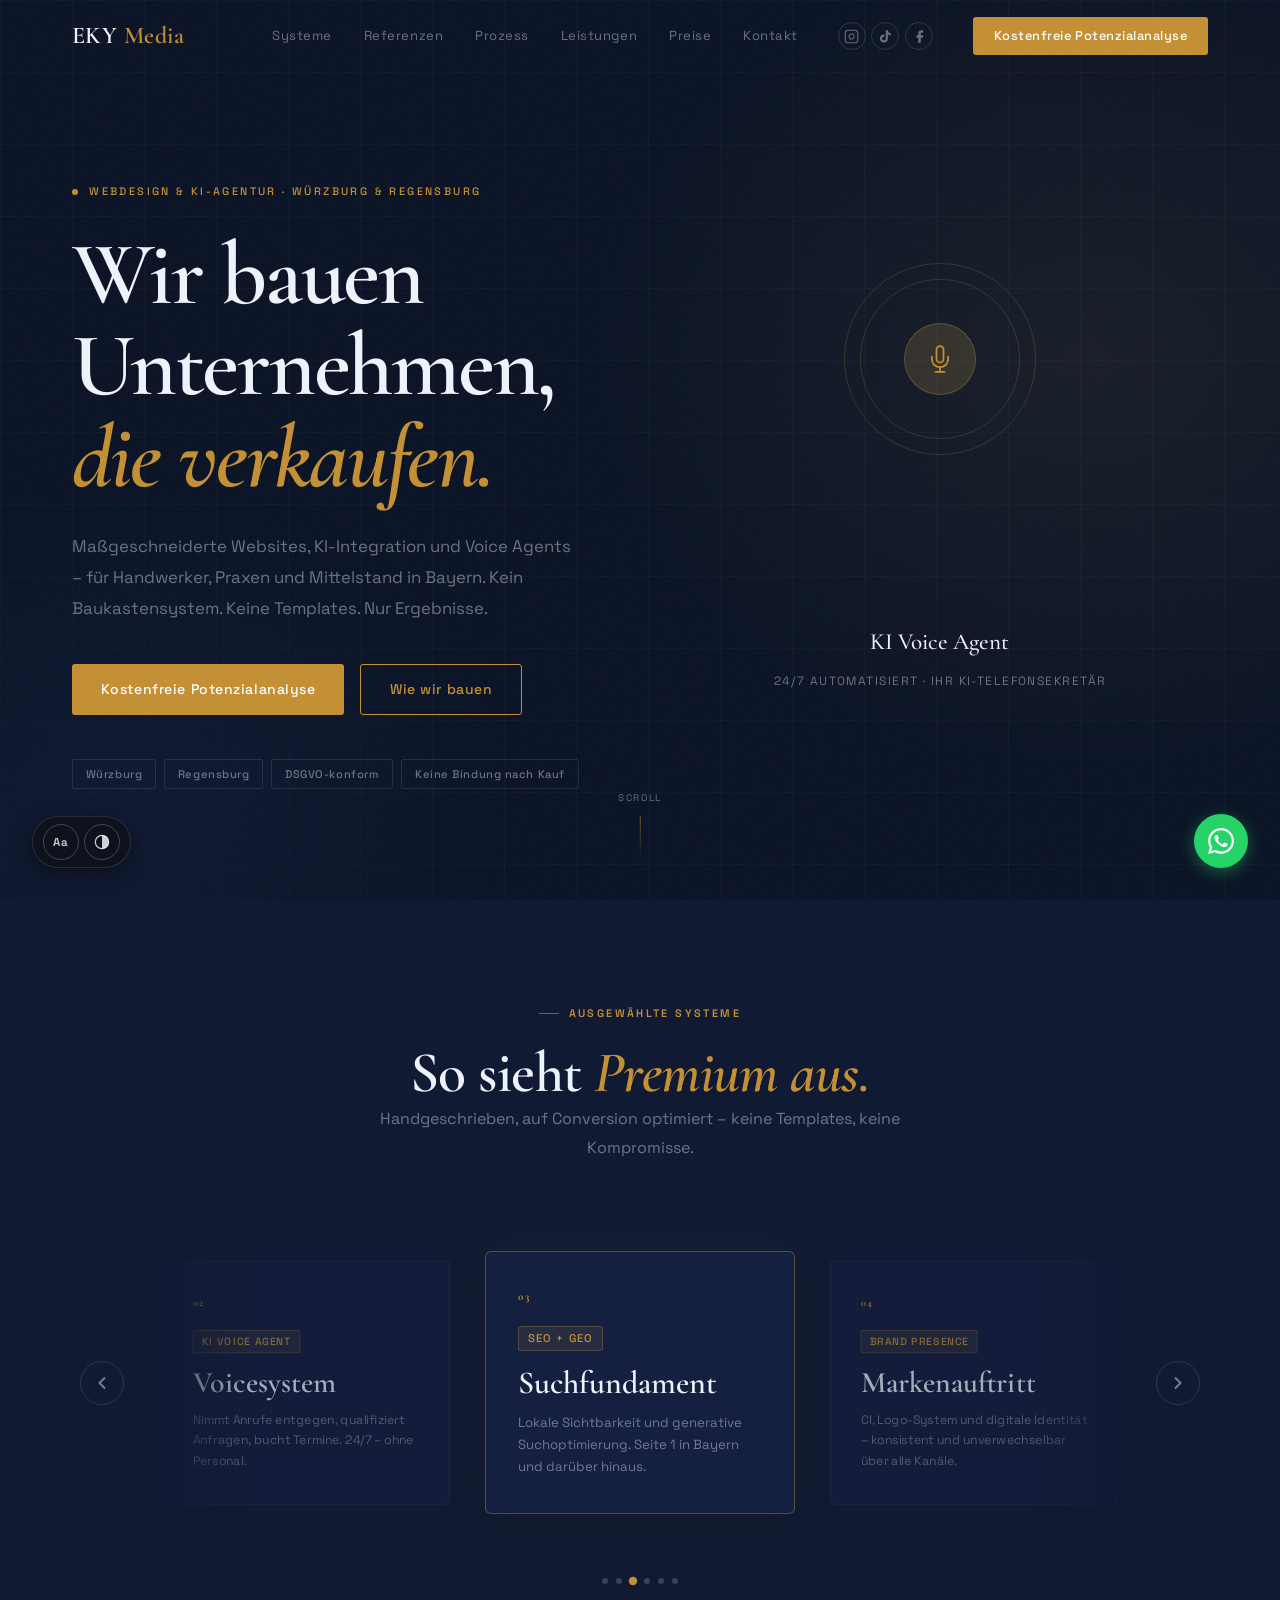
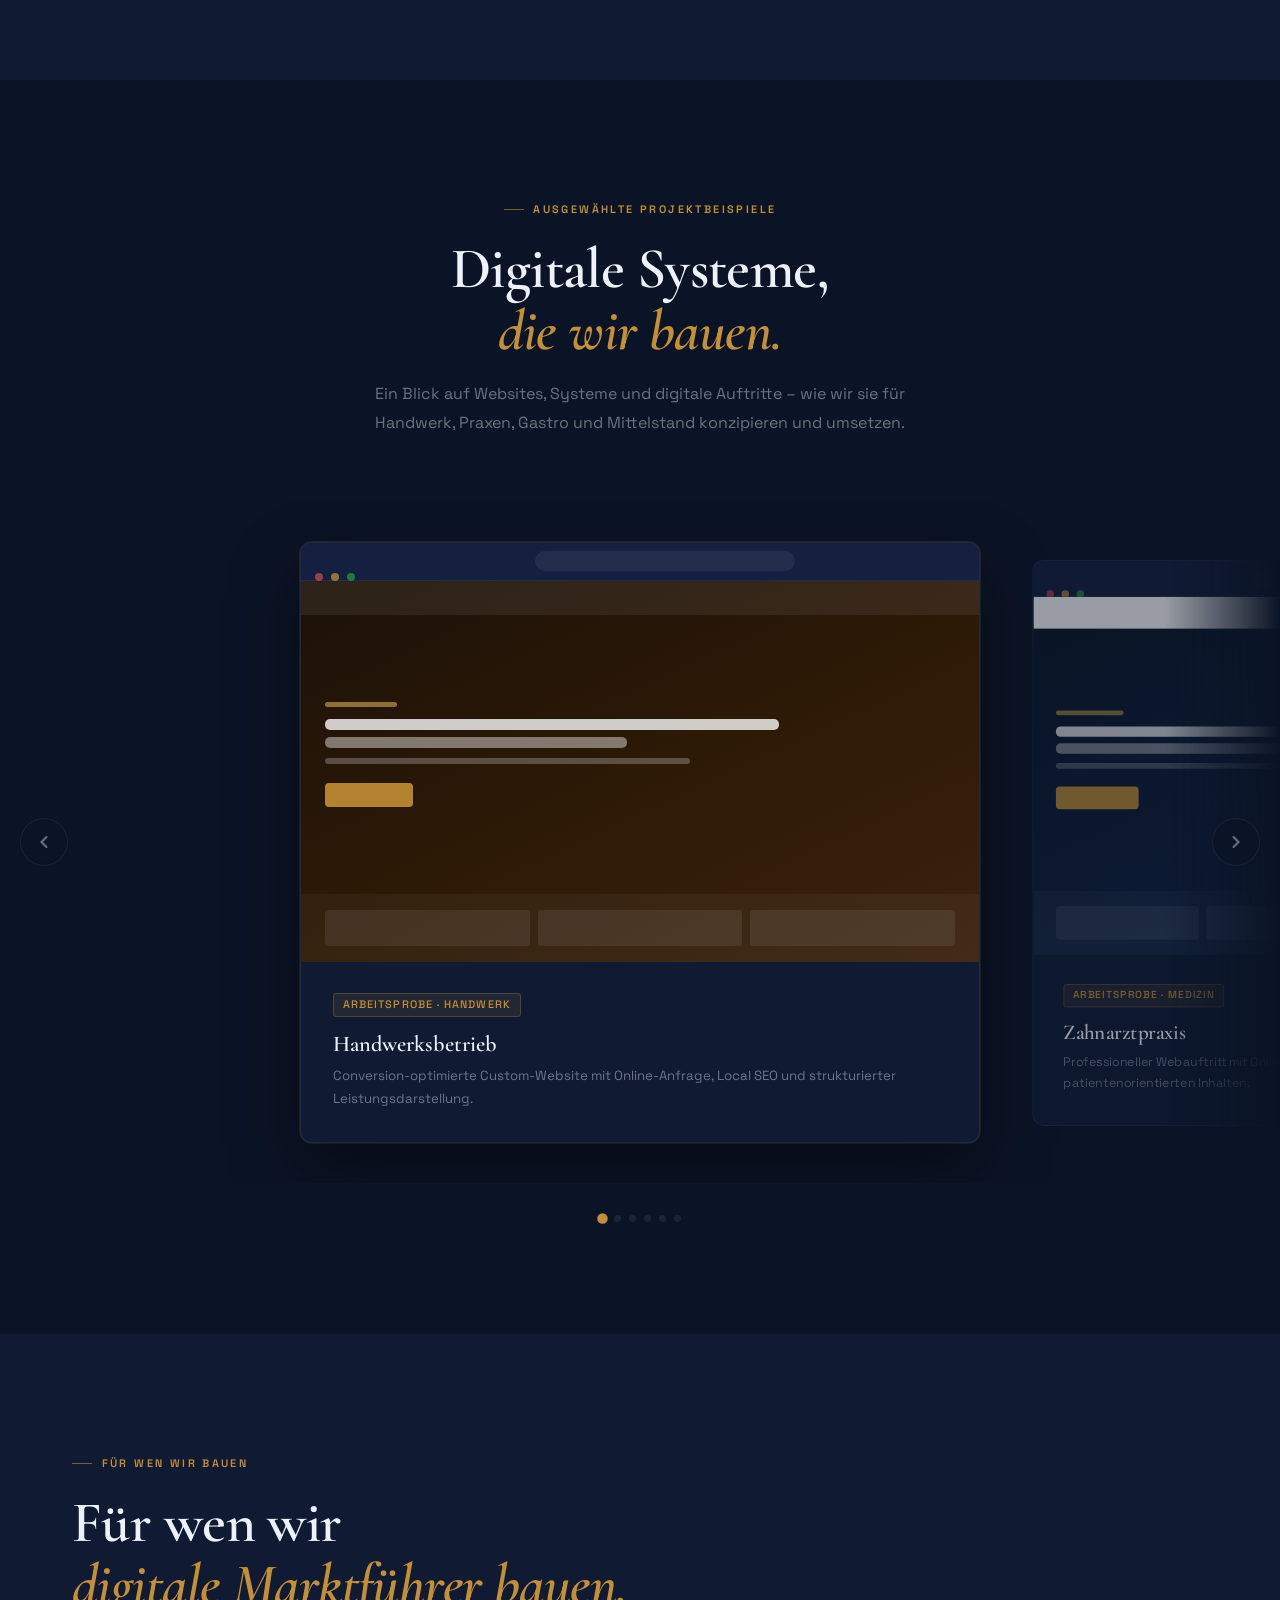
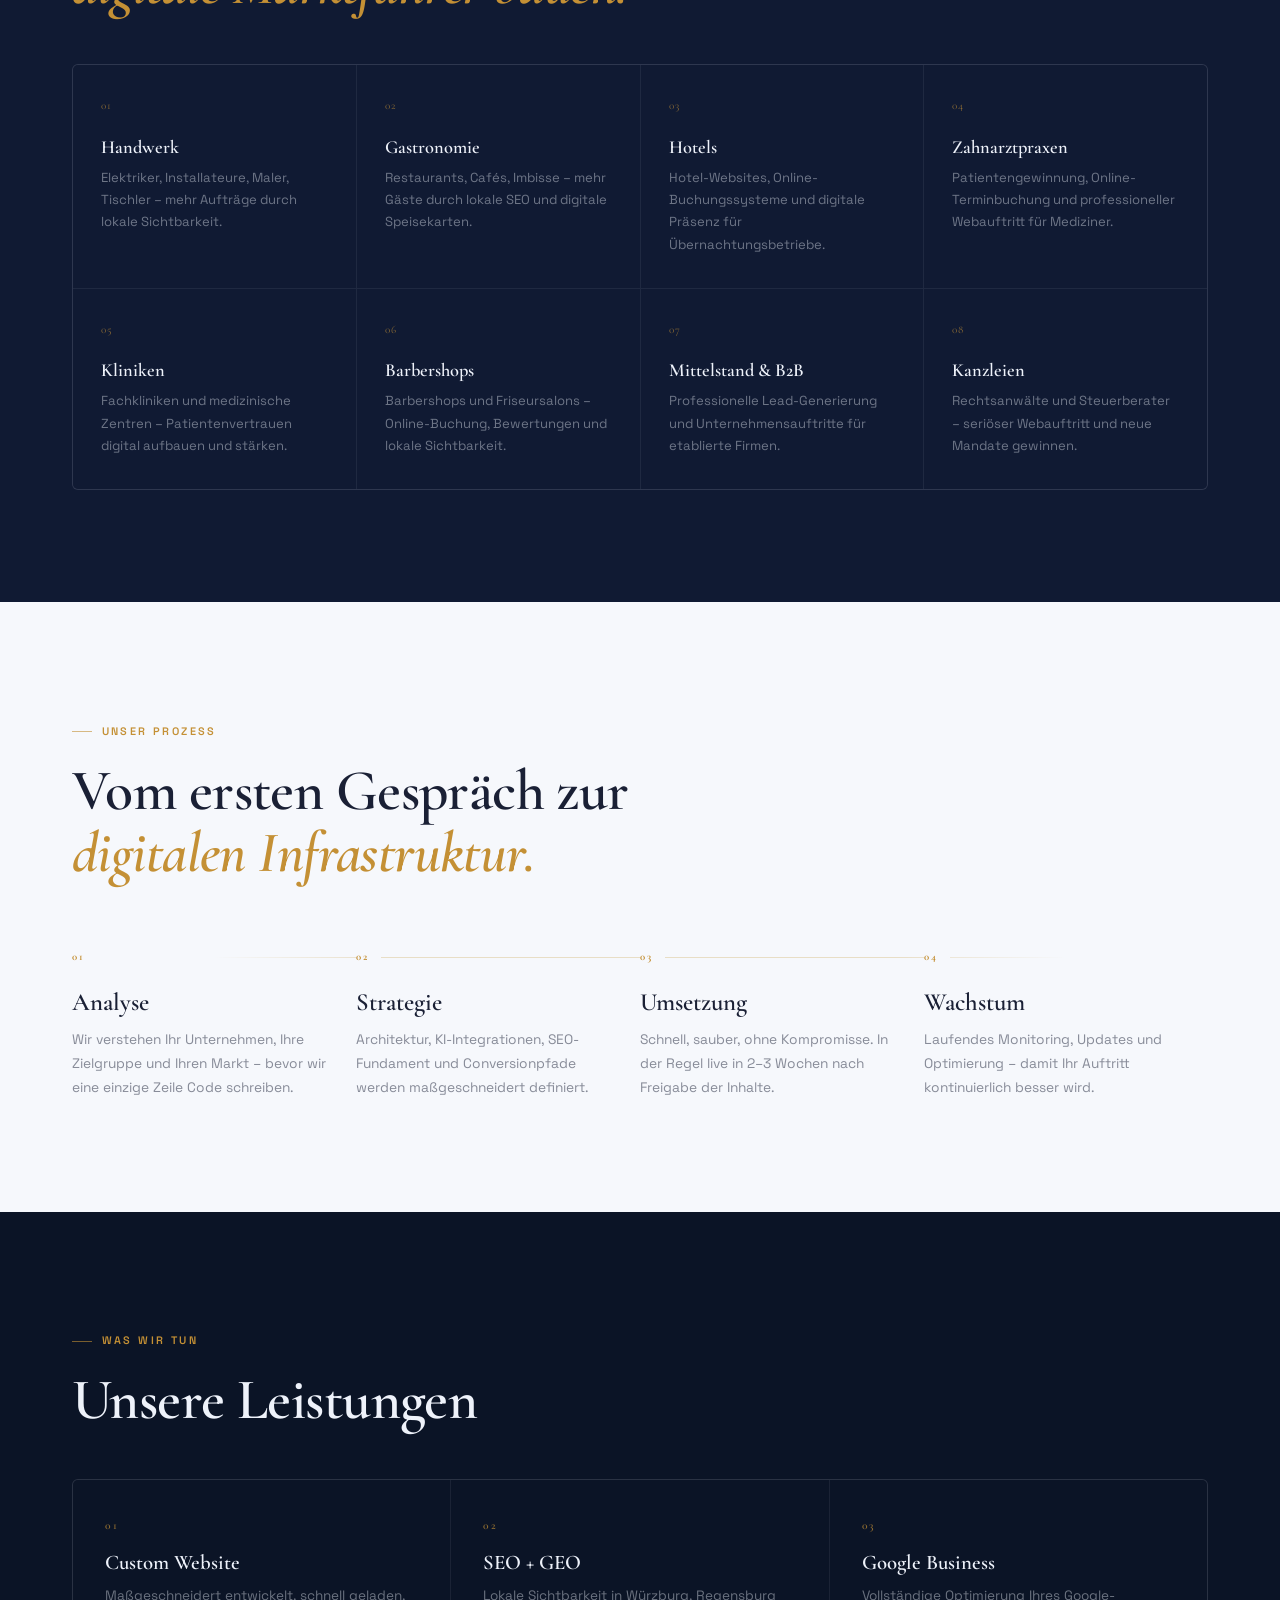
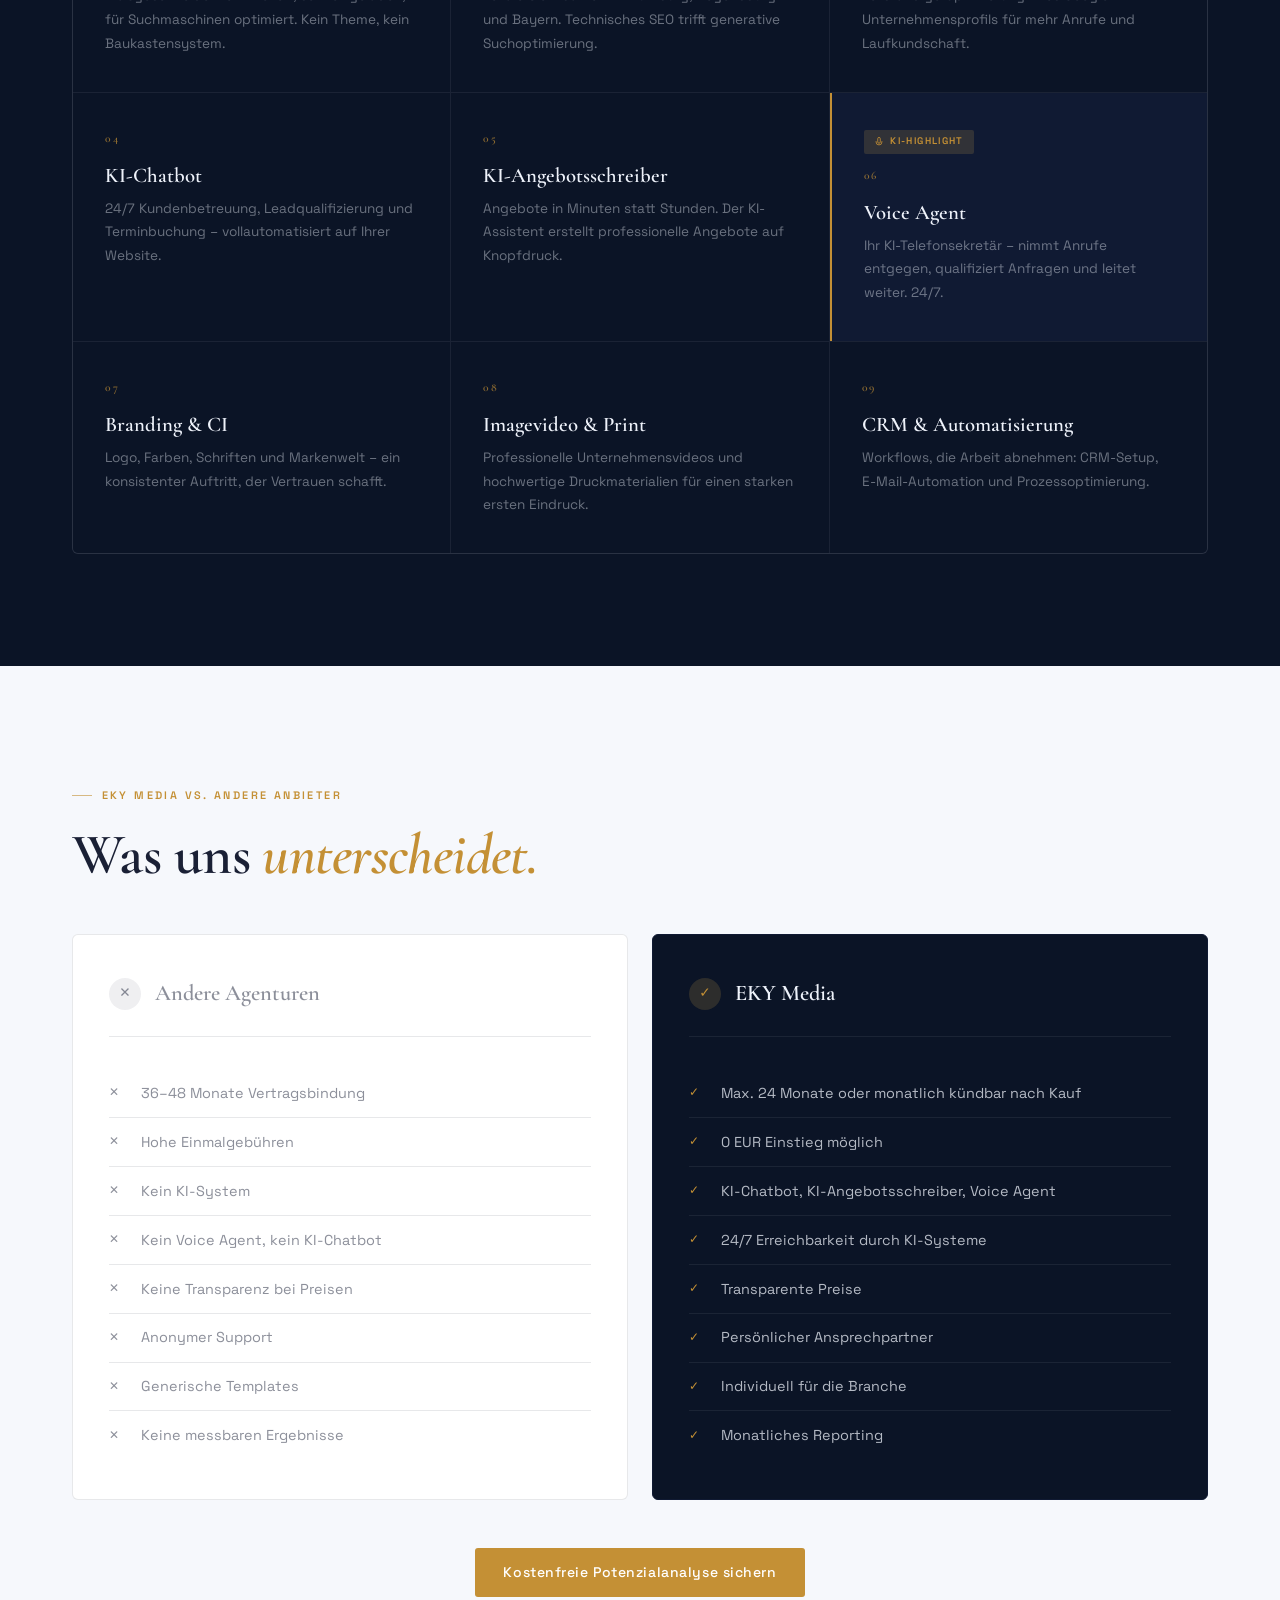
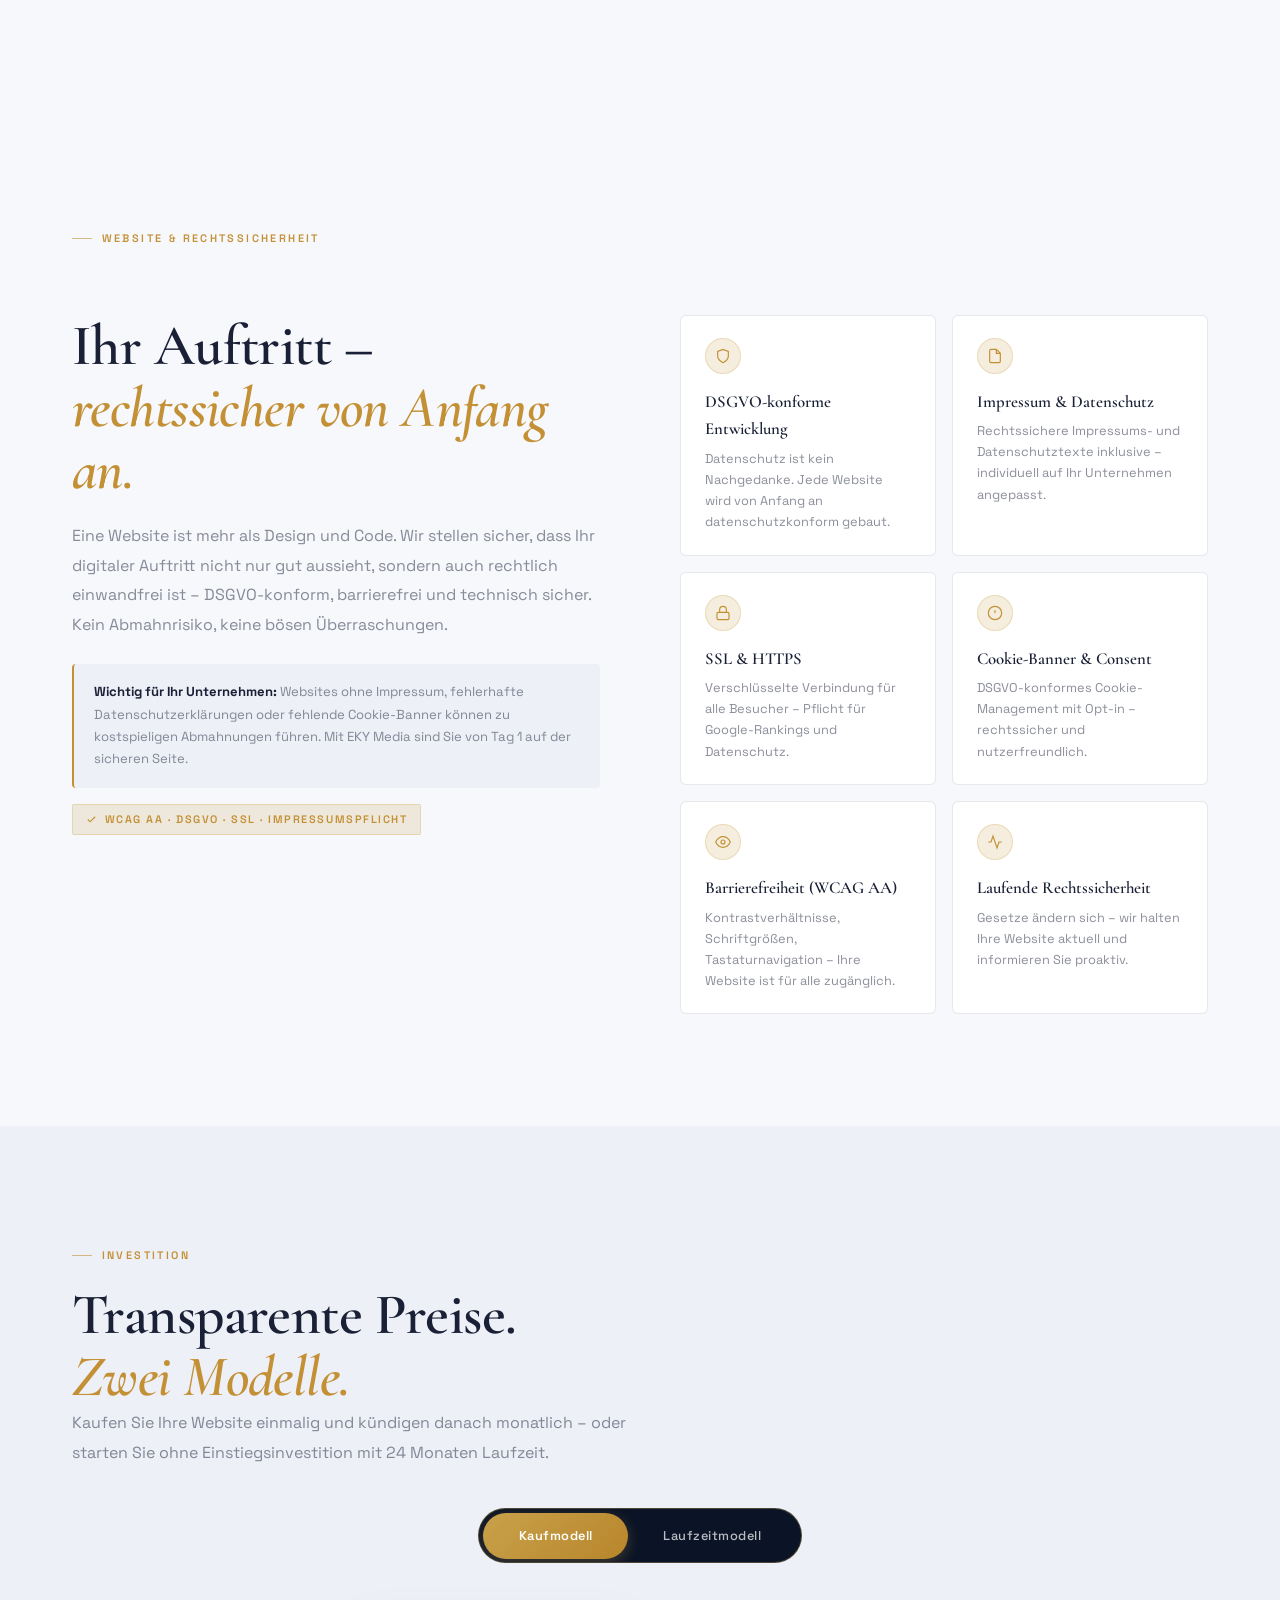
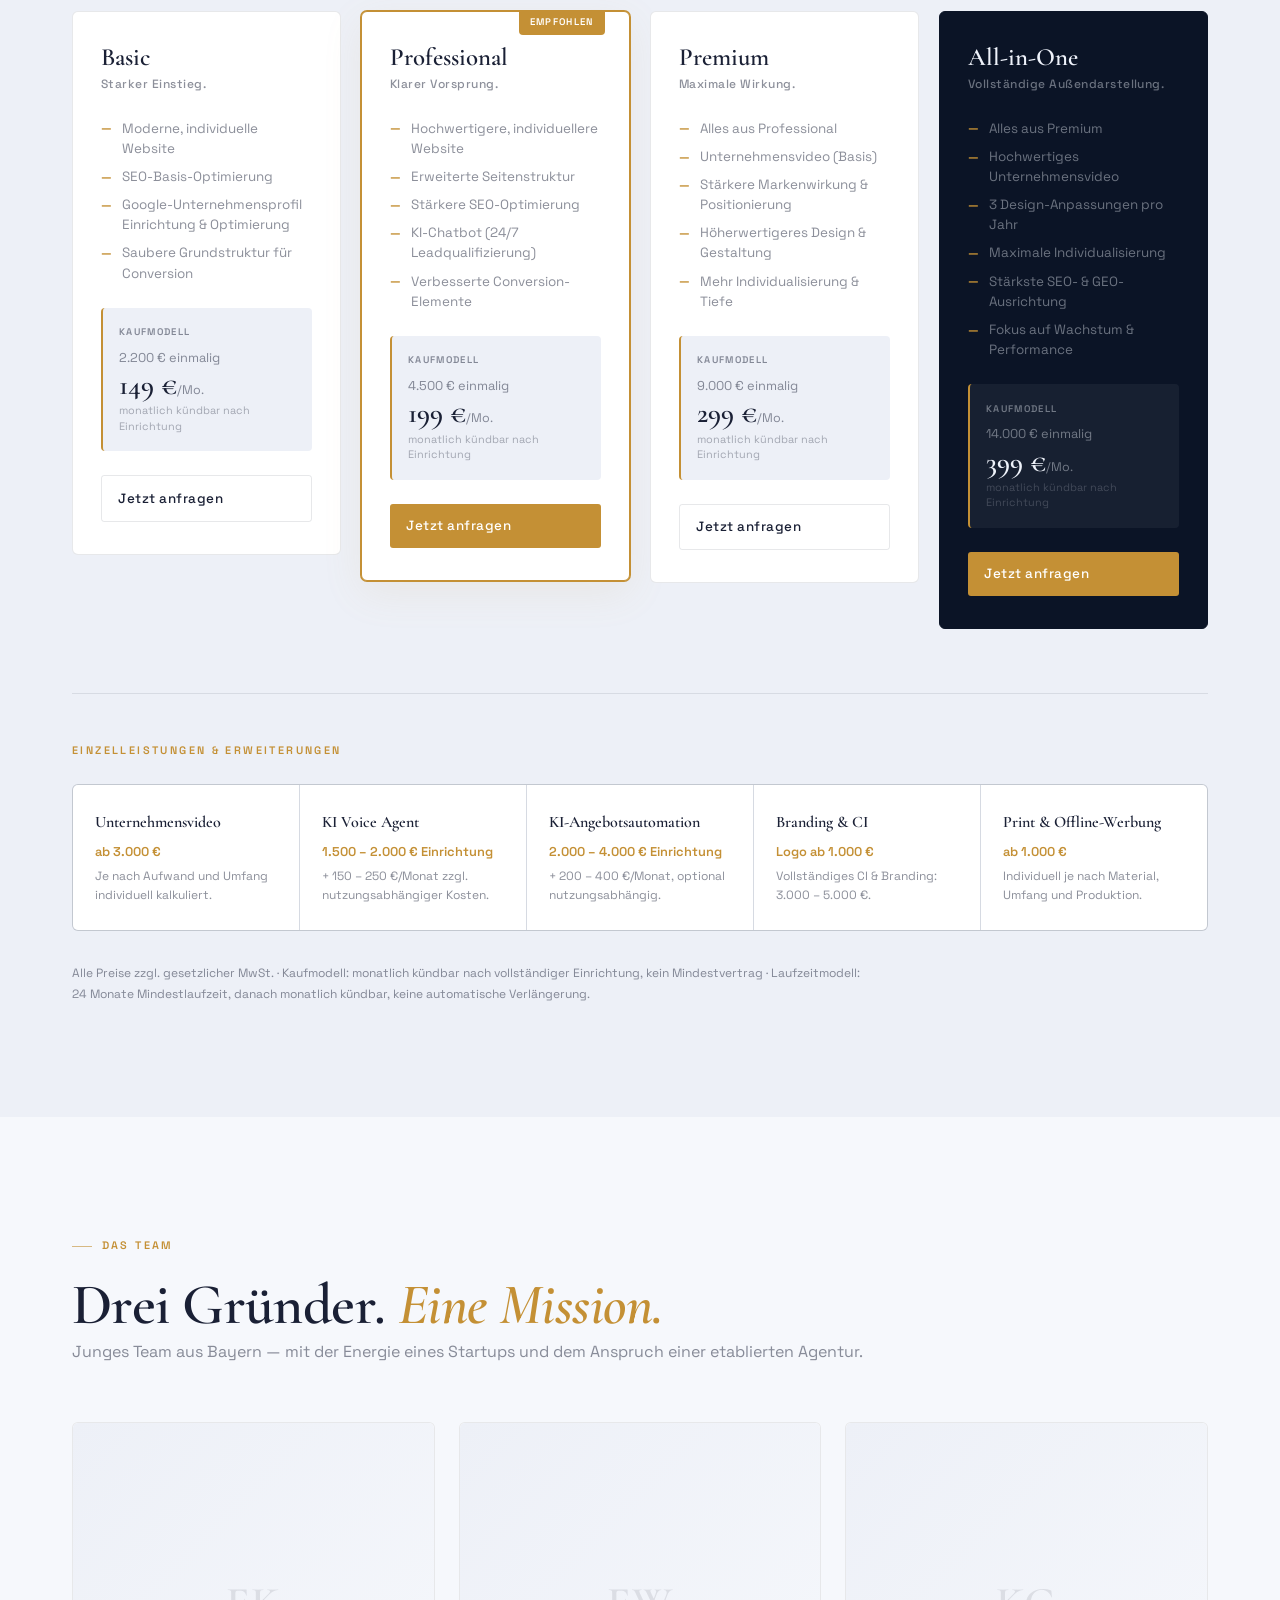
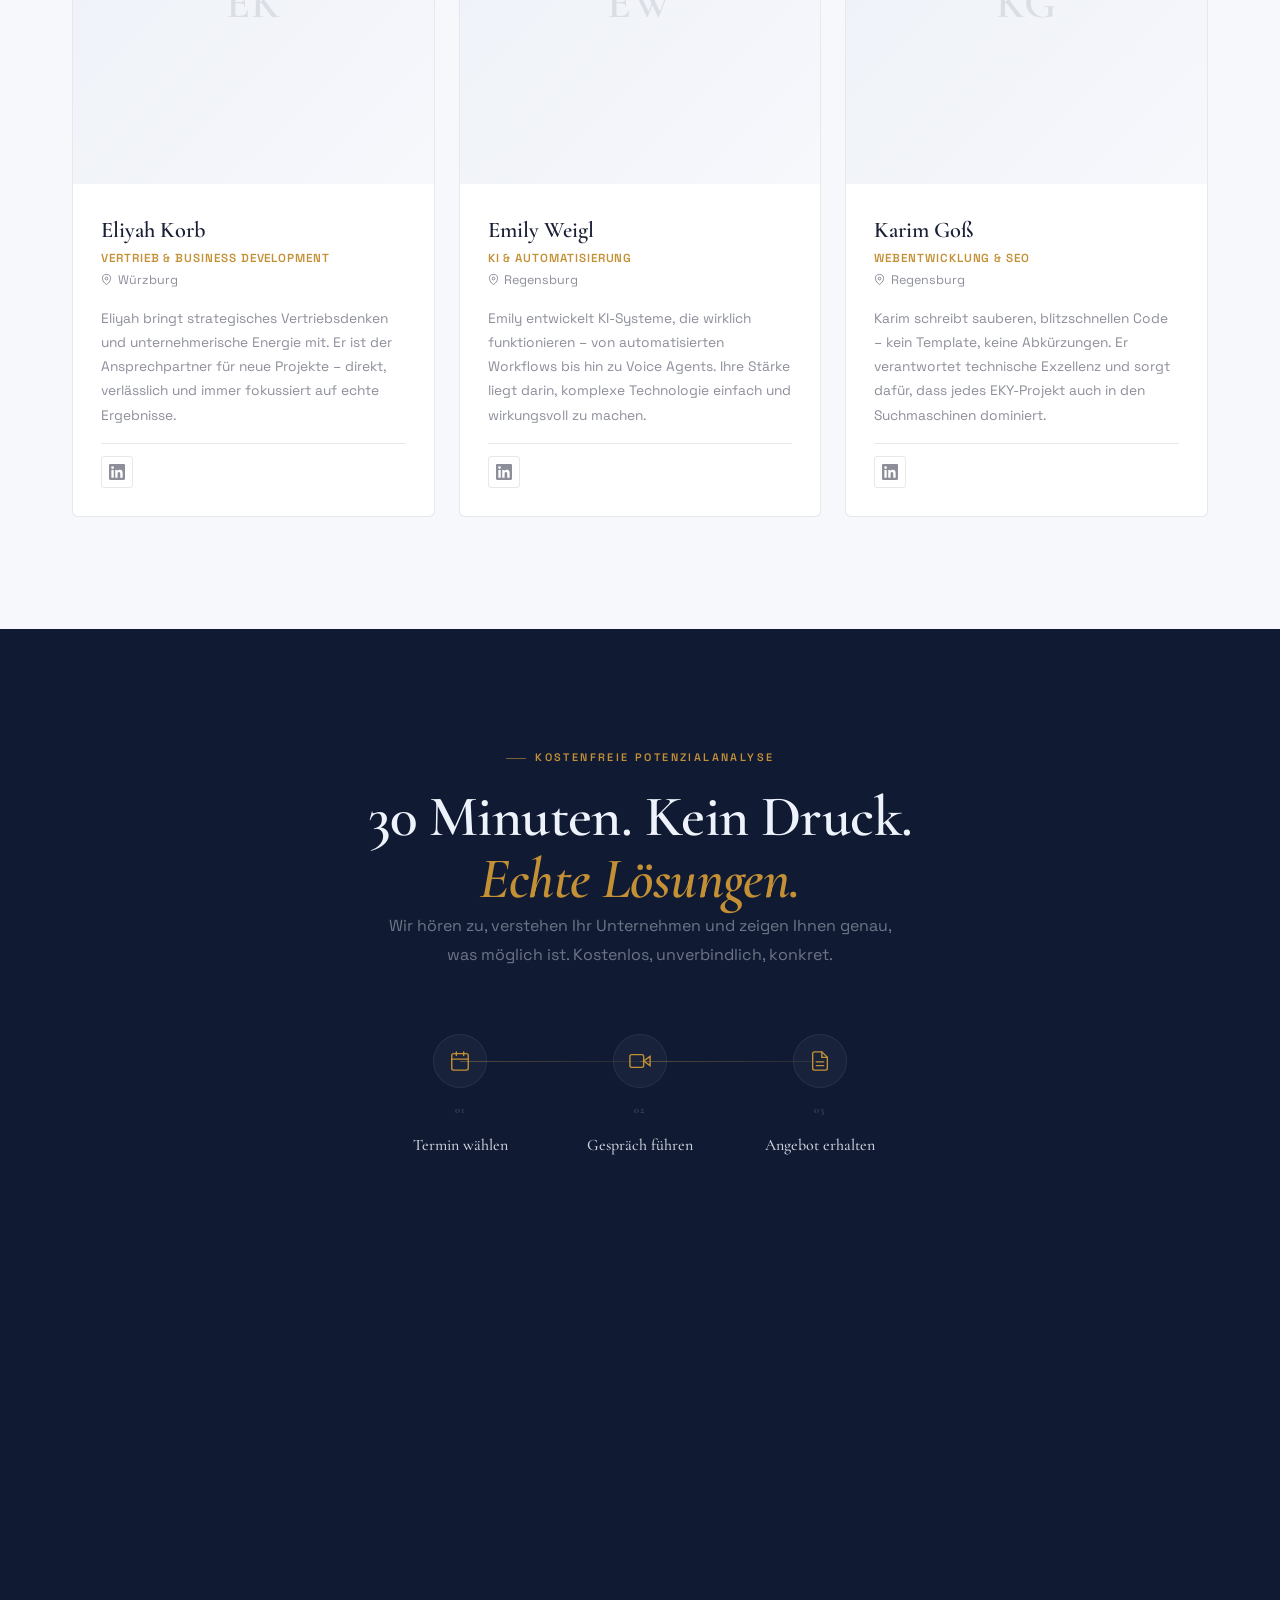
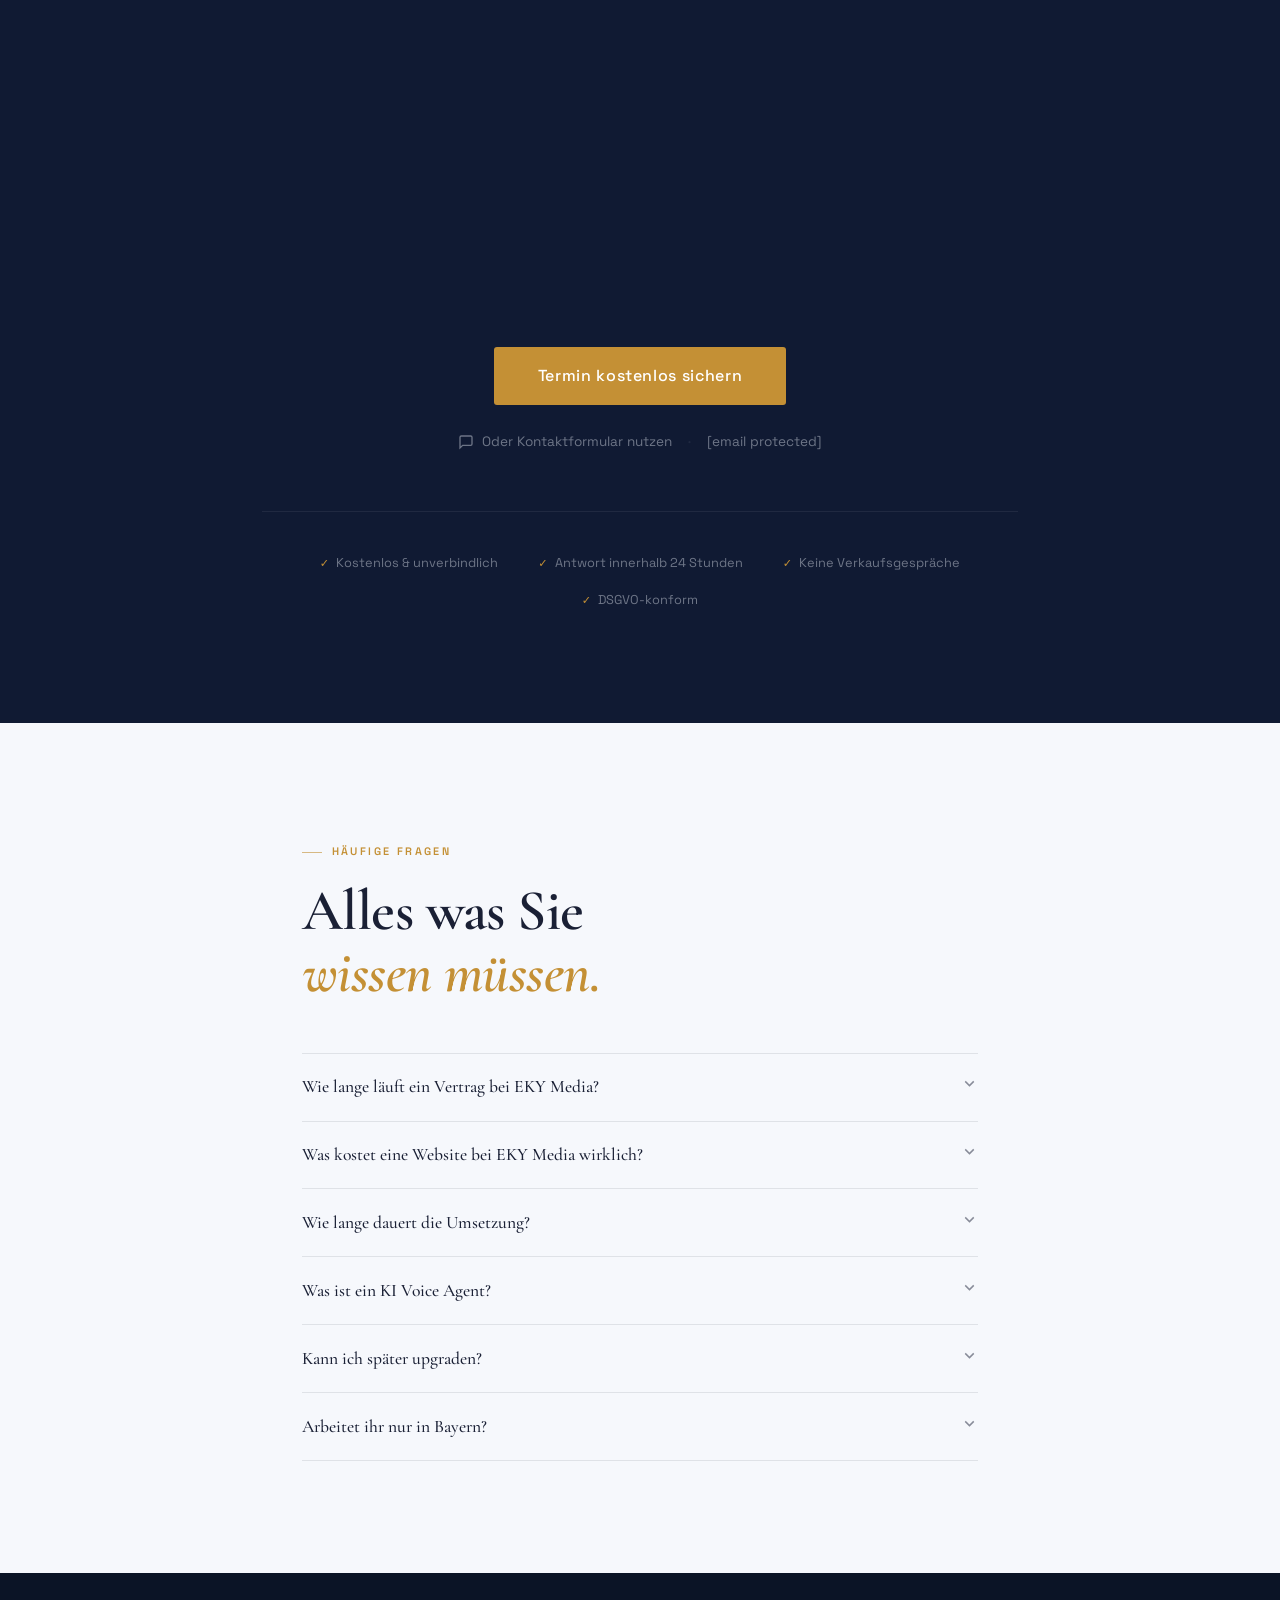
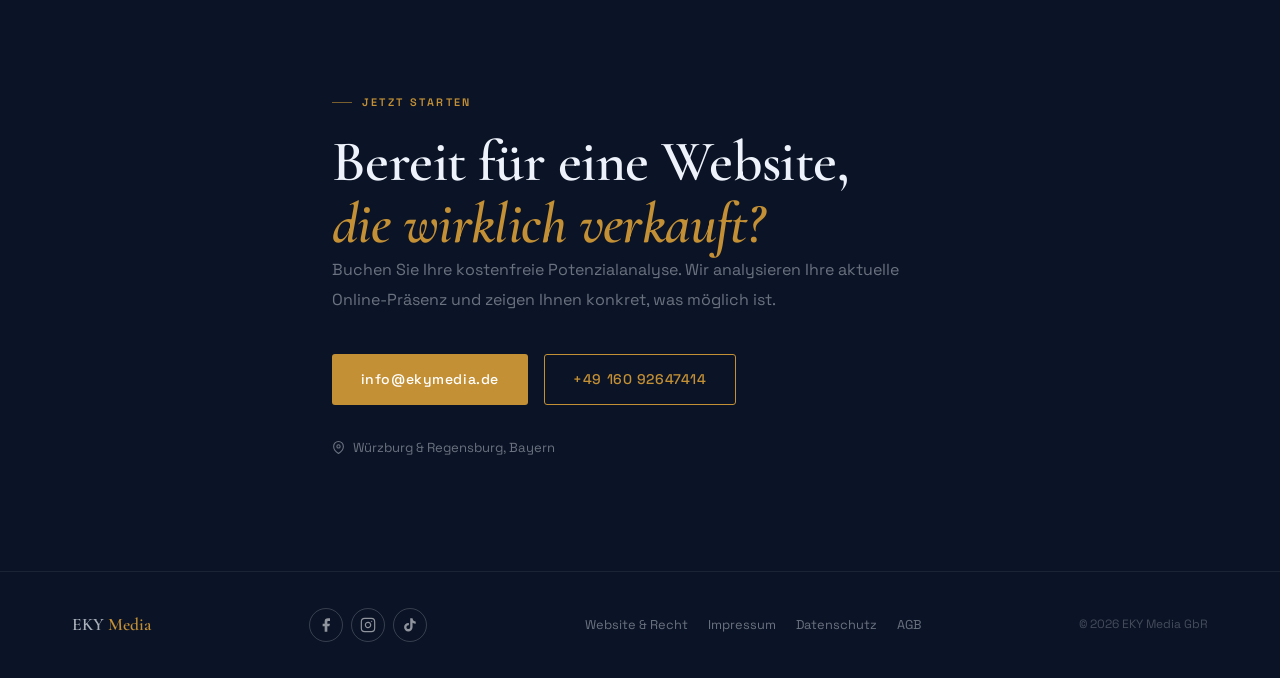
==== commit 53bce0f4: "Fix nav anchors: Referenzen now scrolls to portfolio section Showcase section (Ausgewählte Systeme) " ====
--- a/index.html
+++ b/index.html
@@ -132,9 +132,10 @@
   <div class="nav-inner">
     <a href="#" class="nav-logo" aria-label="EKY Media – Startseite">EKY <span>Media</span></a>
     <nav class="nav-links" aria-label="Hauptnavigation">
+      <a href="#systeme">Systeme</a>
+      <a href="#referenzen">Referenzen</a>
+      <a href="#prozess">Prozess</a>
       <a href="#leistungen">Leistungen</a>
-      <a href="#prozess">Prozess</a>
-      <a href="#referenzen">Referenzen</a>
       <a href="#preise">Preise</a>
       <a href="#kontakt">Kontakt</a>
     </nav>
@@ -159,11 +160,11 @@
 <!-- MOBILE MENU -->
 <div class="mob-menu" id="mobMenu" role="dialog" aria-label="Mobilmenü">
   <nav>
+    <a href="#systeme">Systeme</a>
+    <a href="#referenzen">Referenzen</a>
+    <a href="#prozess">Prozess</a>
     <a href="#leistungen">Leistungen</a>
-    <a href="#prozess">Prozess</a>
-    <a href="#referenzen">Referenzen</a>
     <a href="#preise">Preise</a>
-    <a href="#rechtssicherheit">Rechtssicher</a>
     <a href="#kontakt">Kontakt</a>
     <a href="#erstgespraech" class="mob-cta">Kostenfreie Potenzialanalyse</a>
   </nav>
@@ -239,7 +240,7 @@
 <!-- ═══════════════════════════════════════
      REFERENCE SHOWCASE
 ═══════════════════════════════════════ -->
-<section class="showcase" id="referenzen" aria-labelledby="showcase-h2">
+<section class="showcase" id="systeme" aria-labelledby="showcase-h2">
   <div class="c showcase-header">
     <p class="label">Ausgewählte Systeme</p>
     <h2 class="title reveal" id="showcase-h2">So sieht <em>Premium aus.</em></h2>
@@ -300,7 +301,7 @@
 <!-- ═══════════════════════════════════════
      PORTFOLIO
 ═══════════════════════════════════════ -->
-<section class="portfolio" id="galerie" aria-labelledby="port-h2">
+<section class="portfolio" id="referenzen" aria-labelledby="port-h2">
   <div class="c port-header">
     <p class="label reveal">Ausgewählte Projektbeispiele</p>
     <h2 class="title reveal" id="port-h2">Digitale Systeme,<br/><em>die wir bauen.</em></h2>
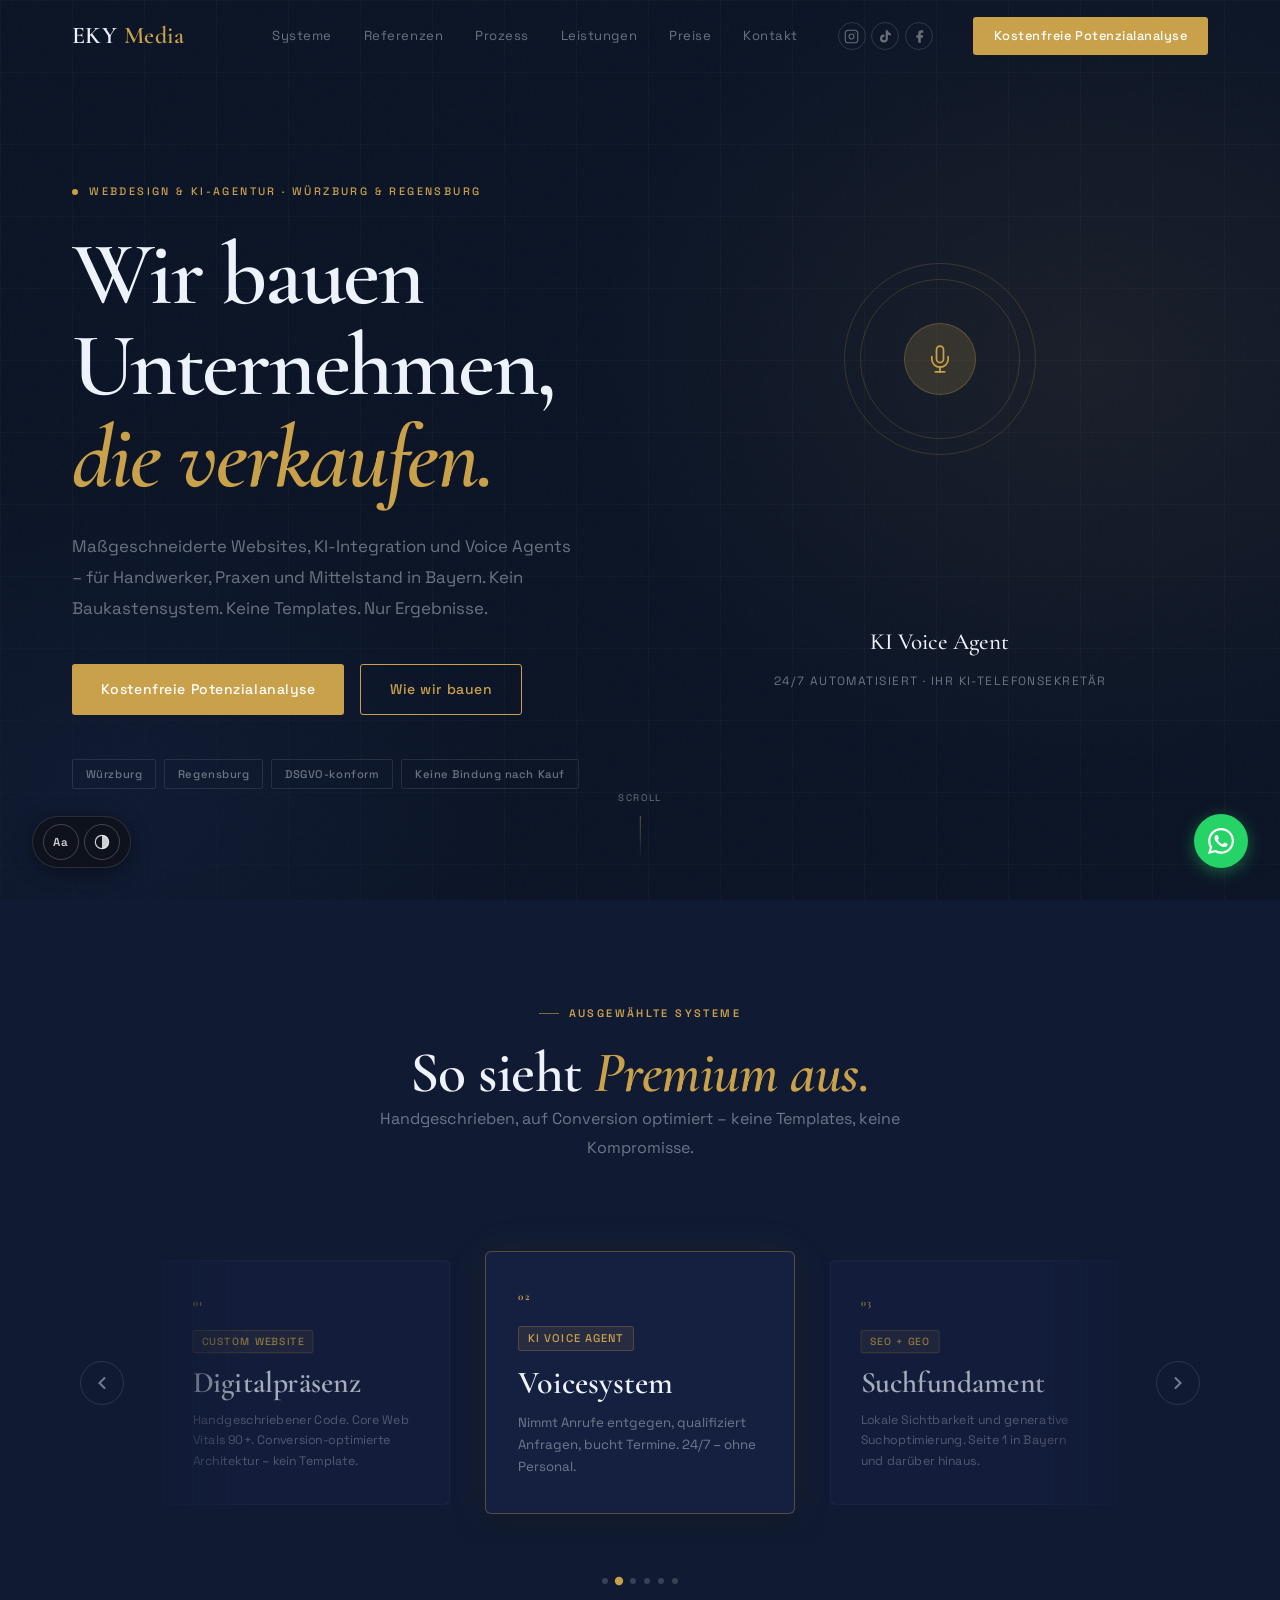
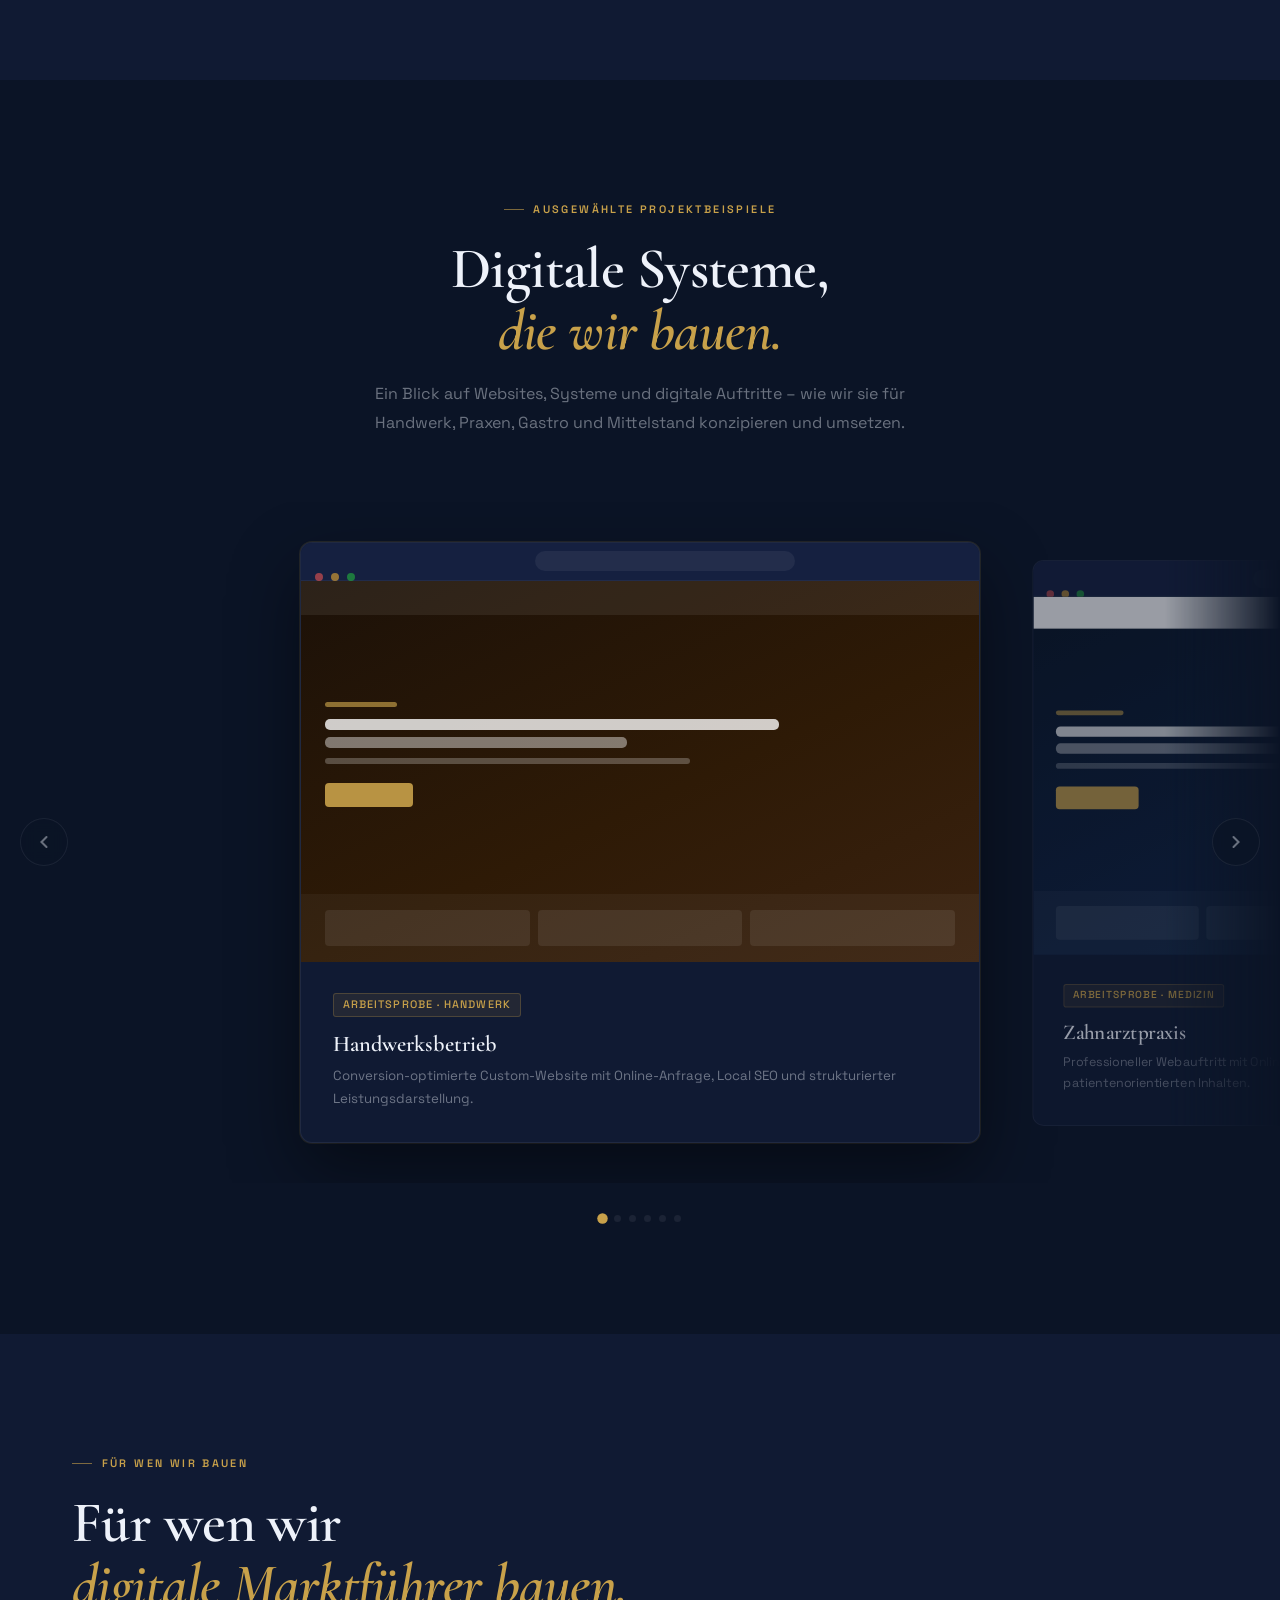
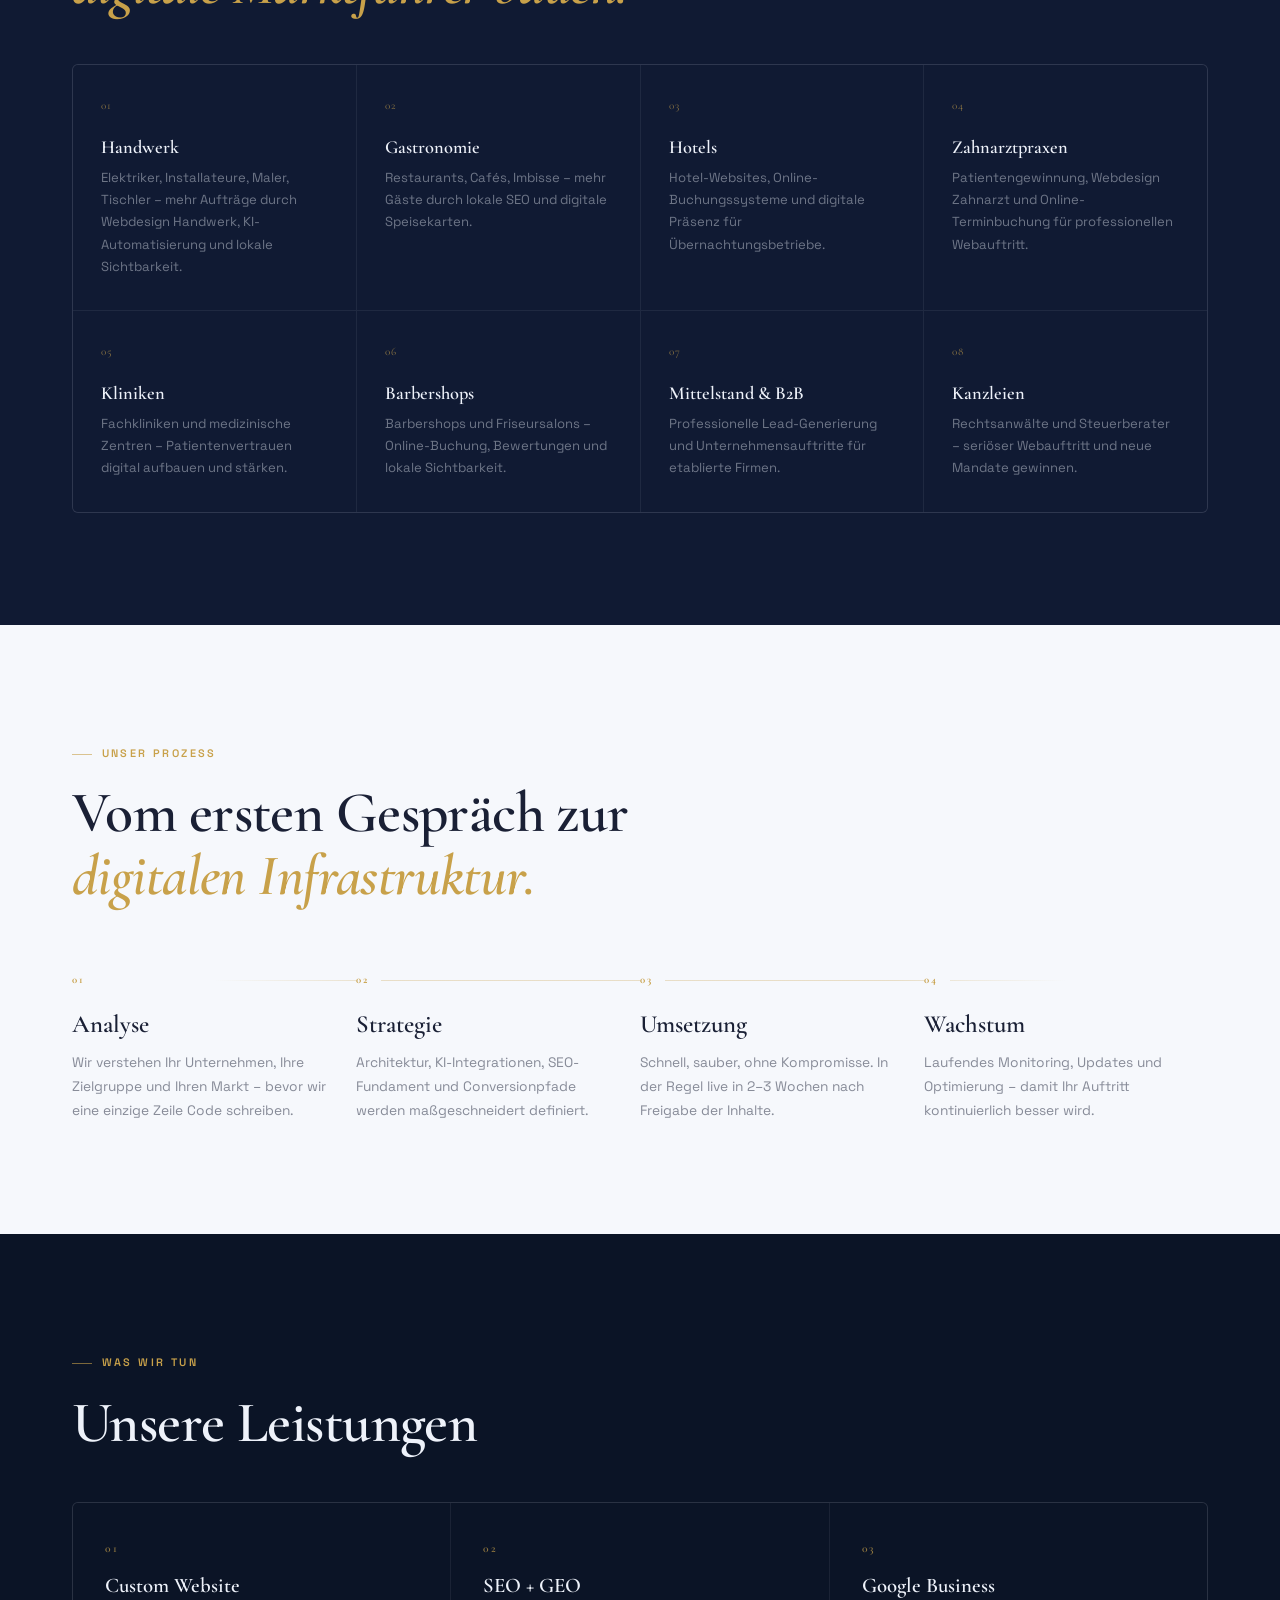
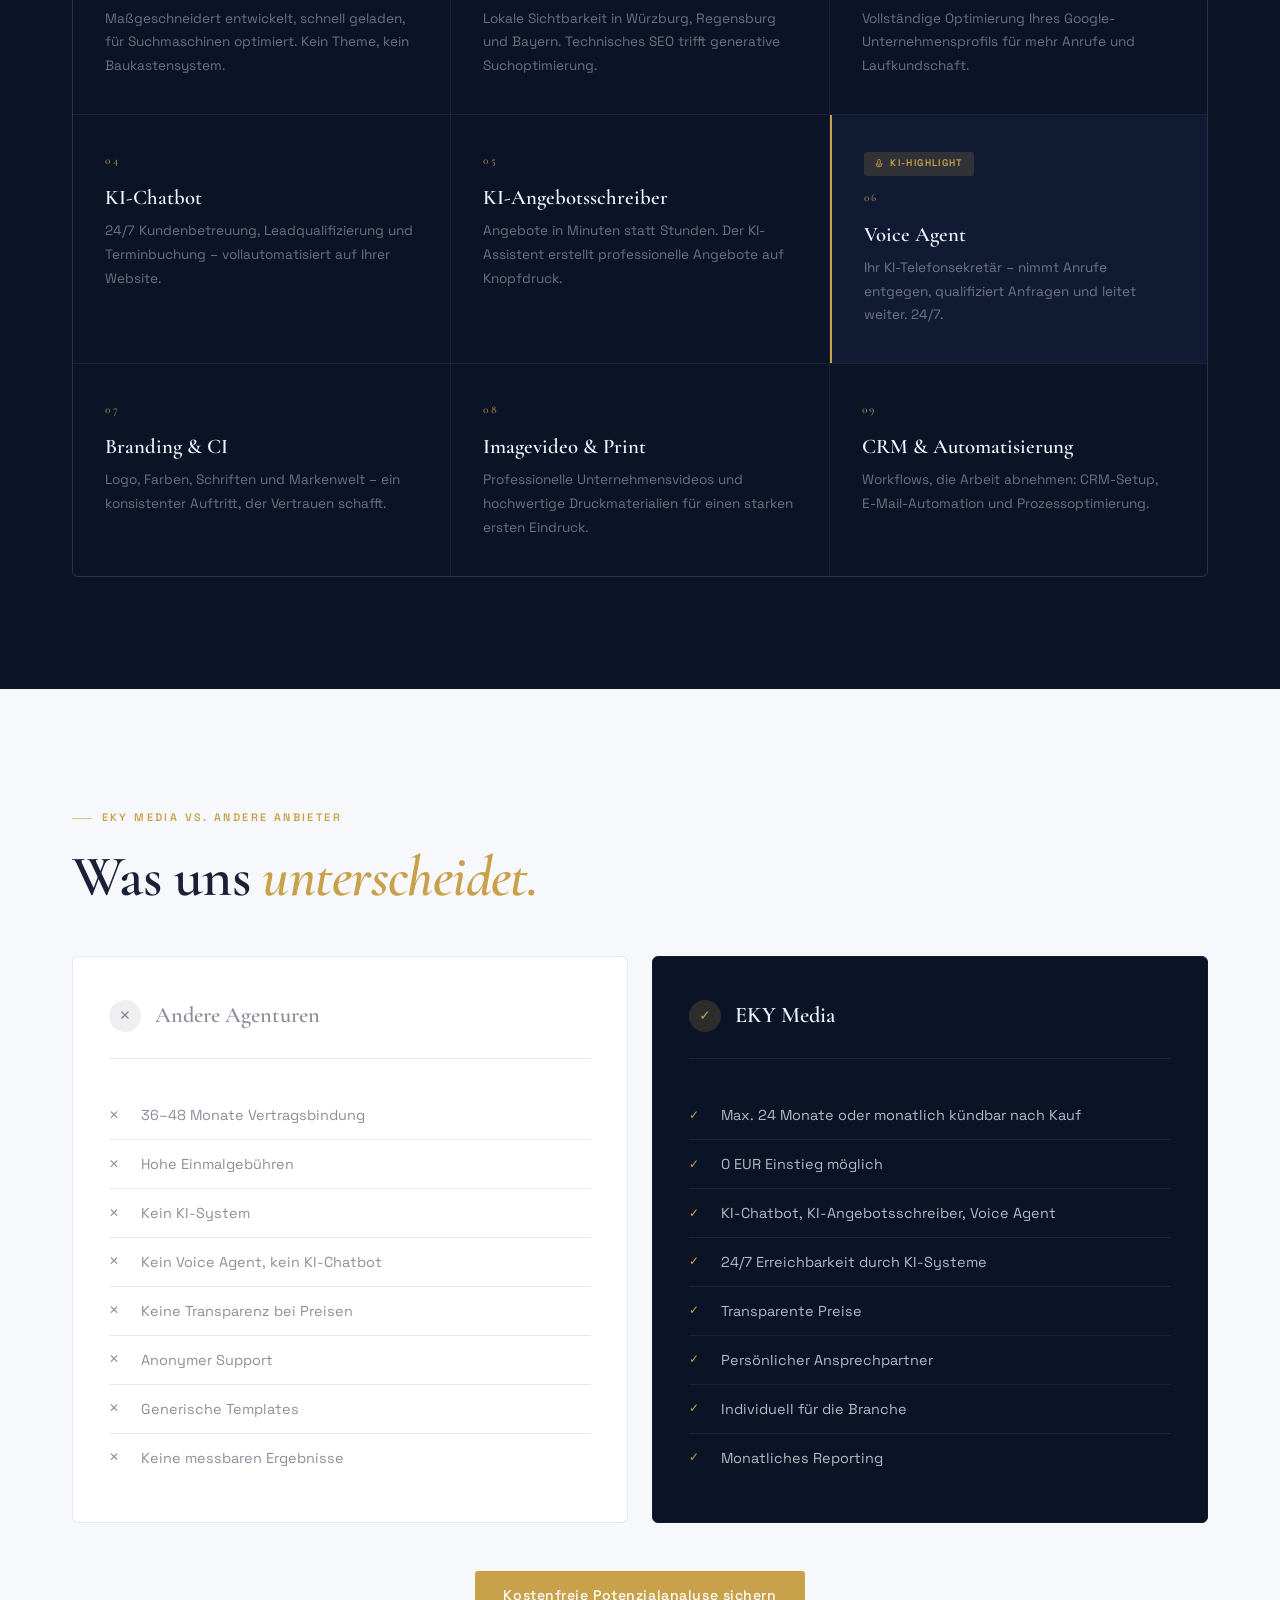
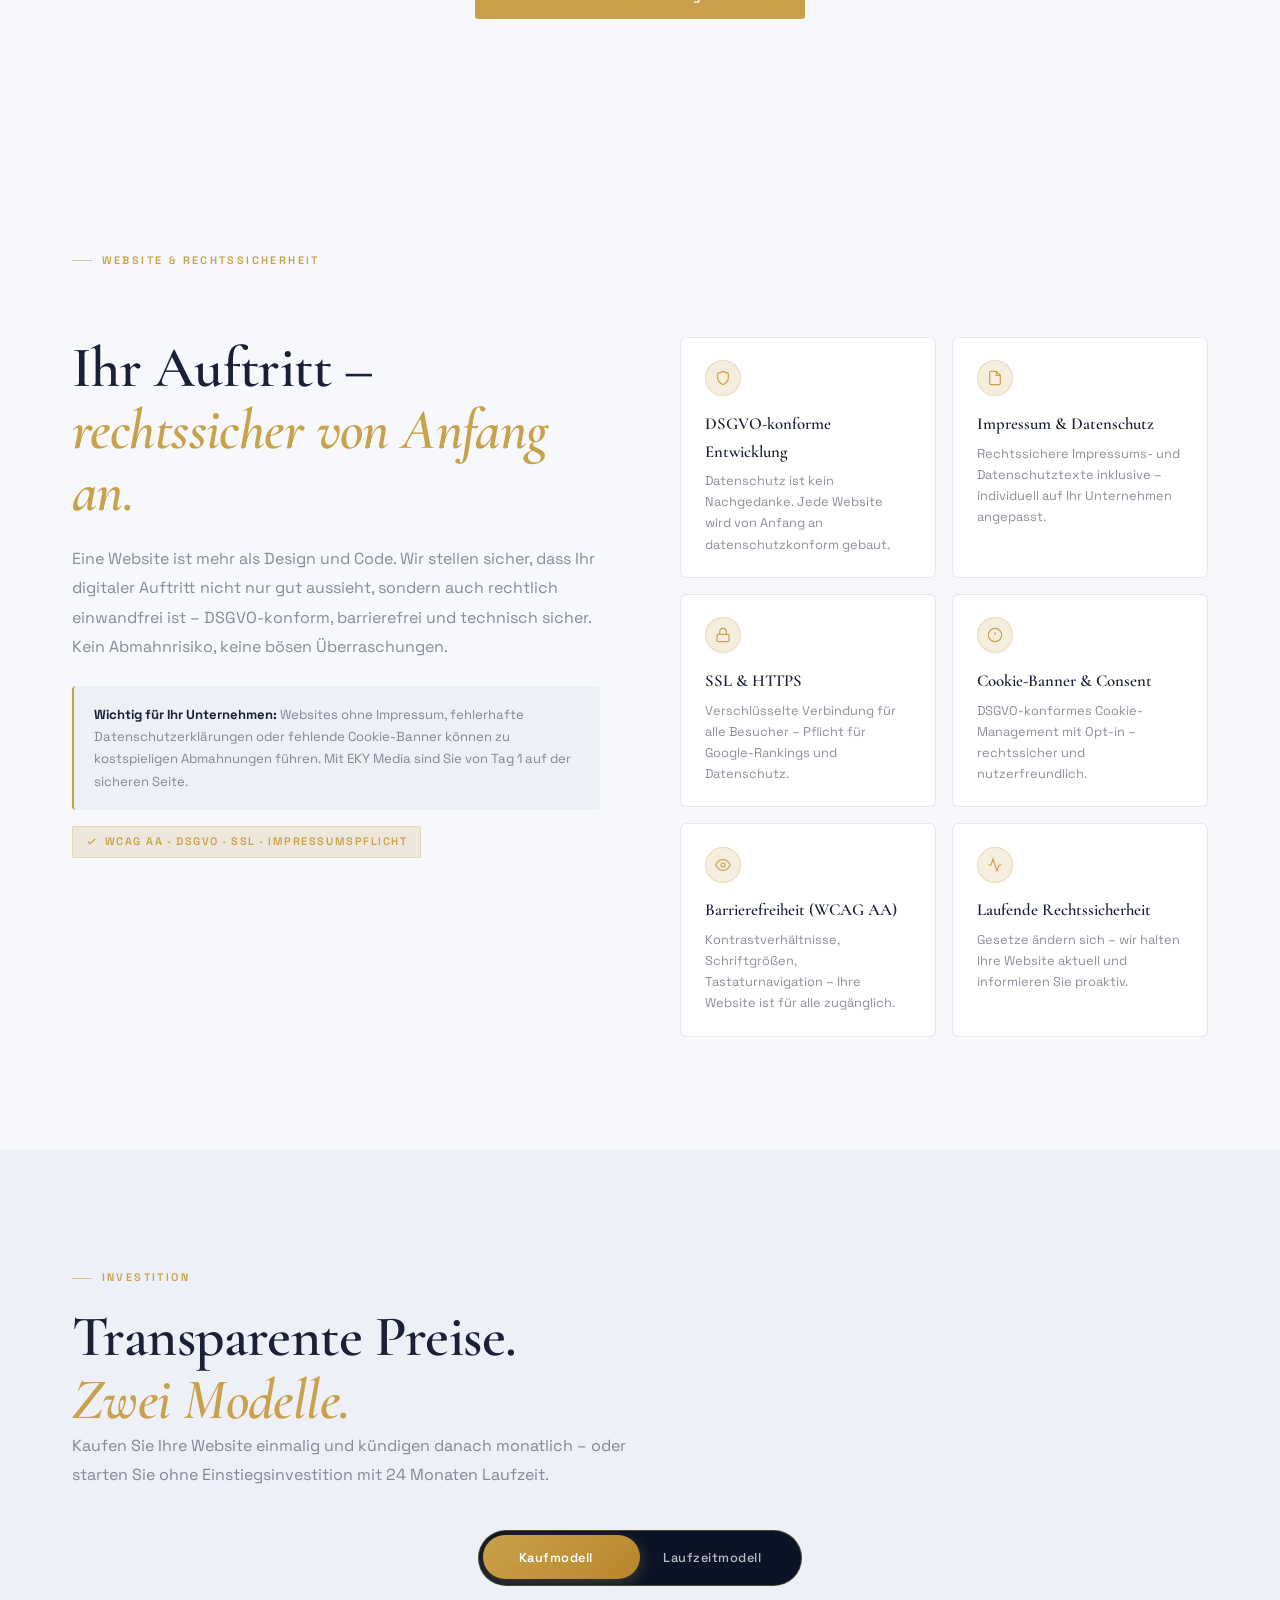
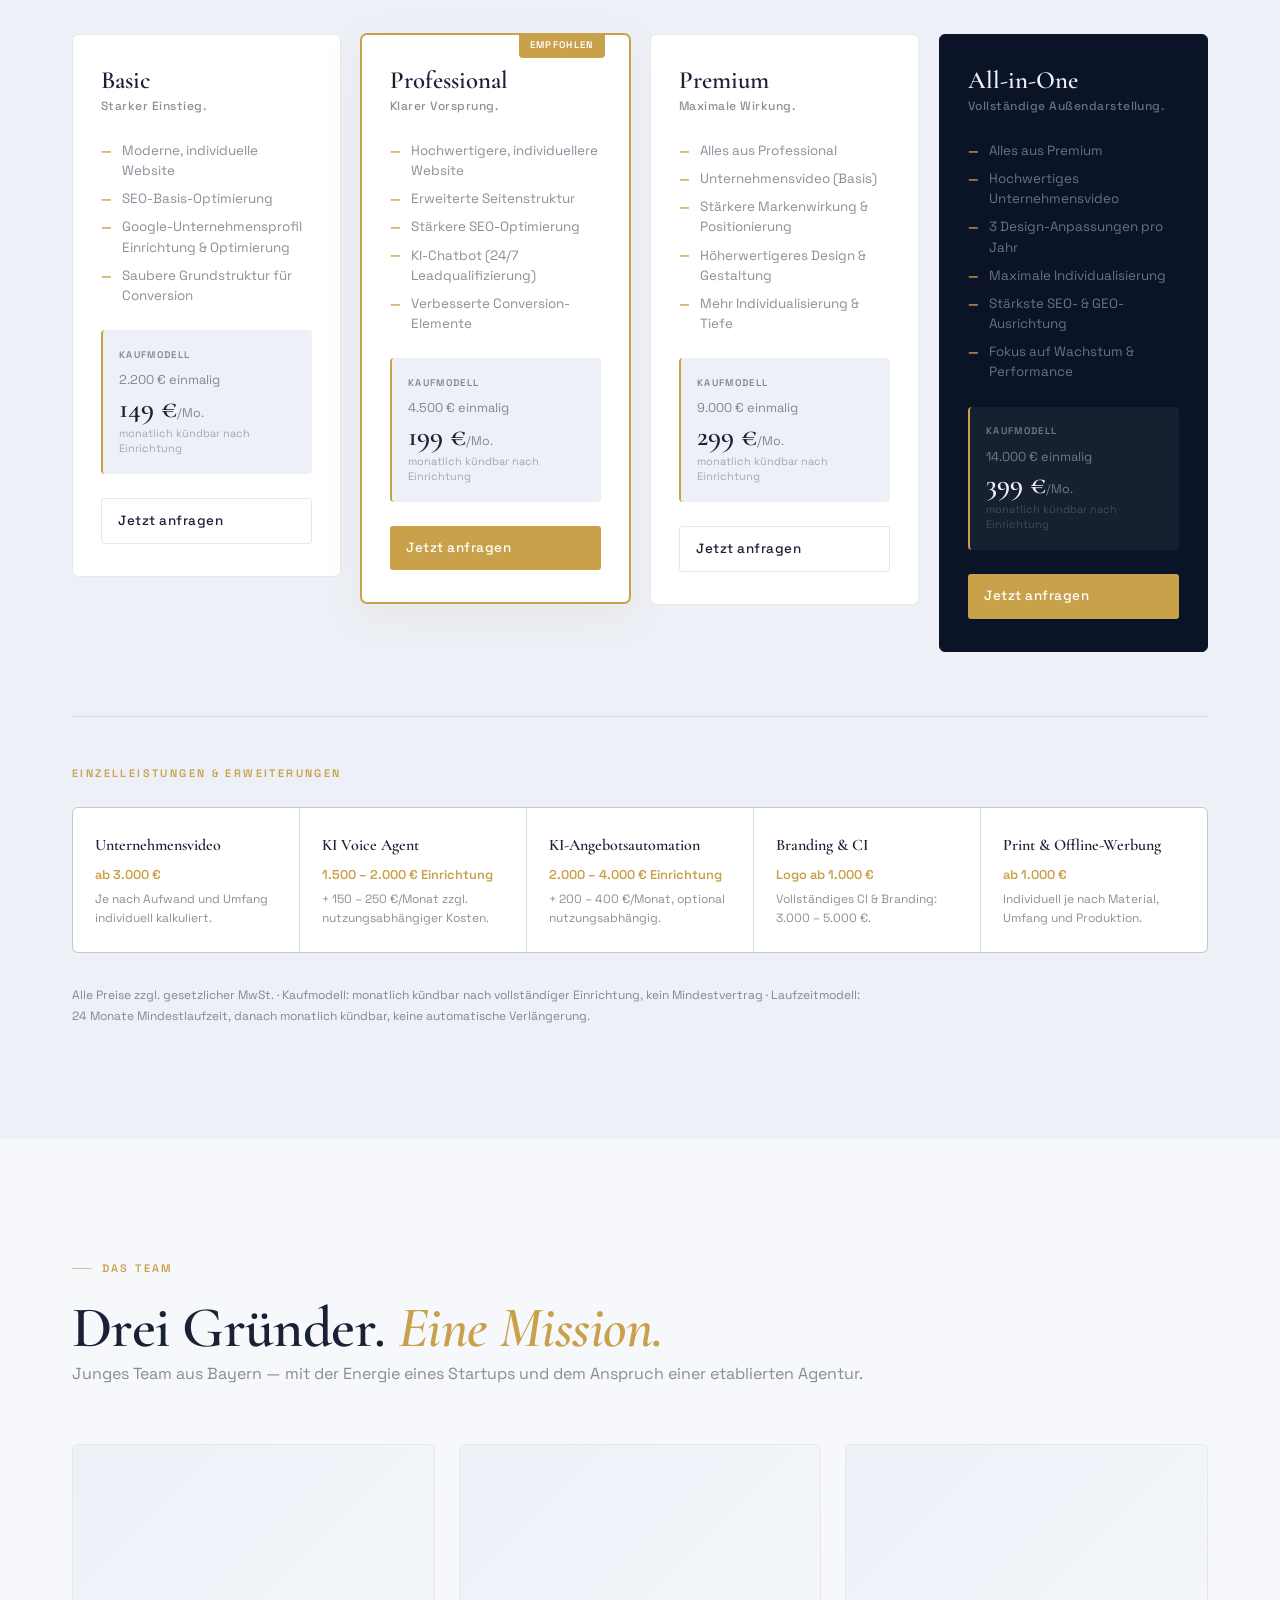
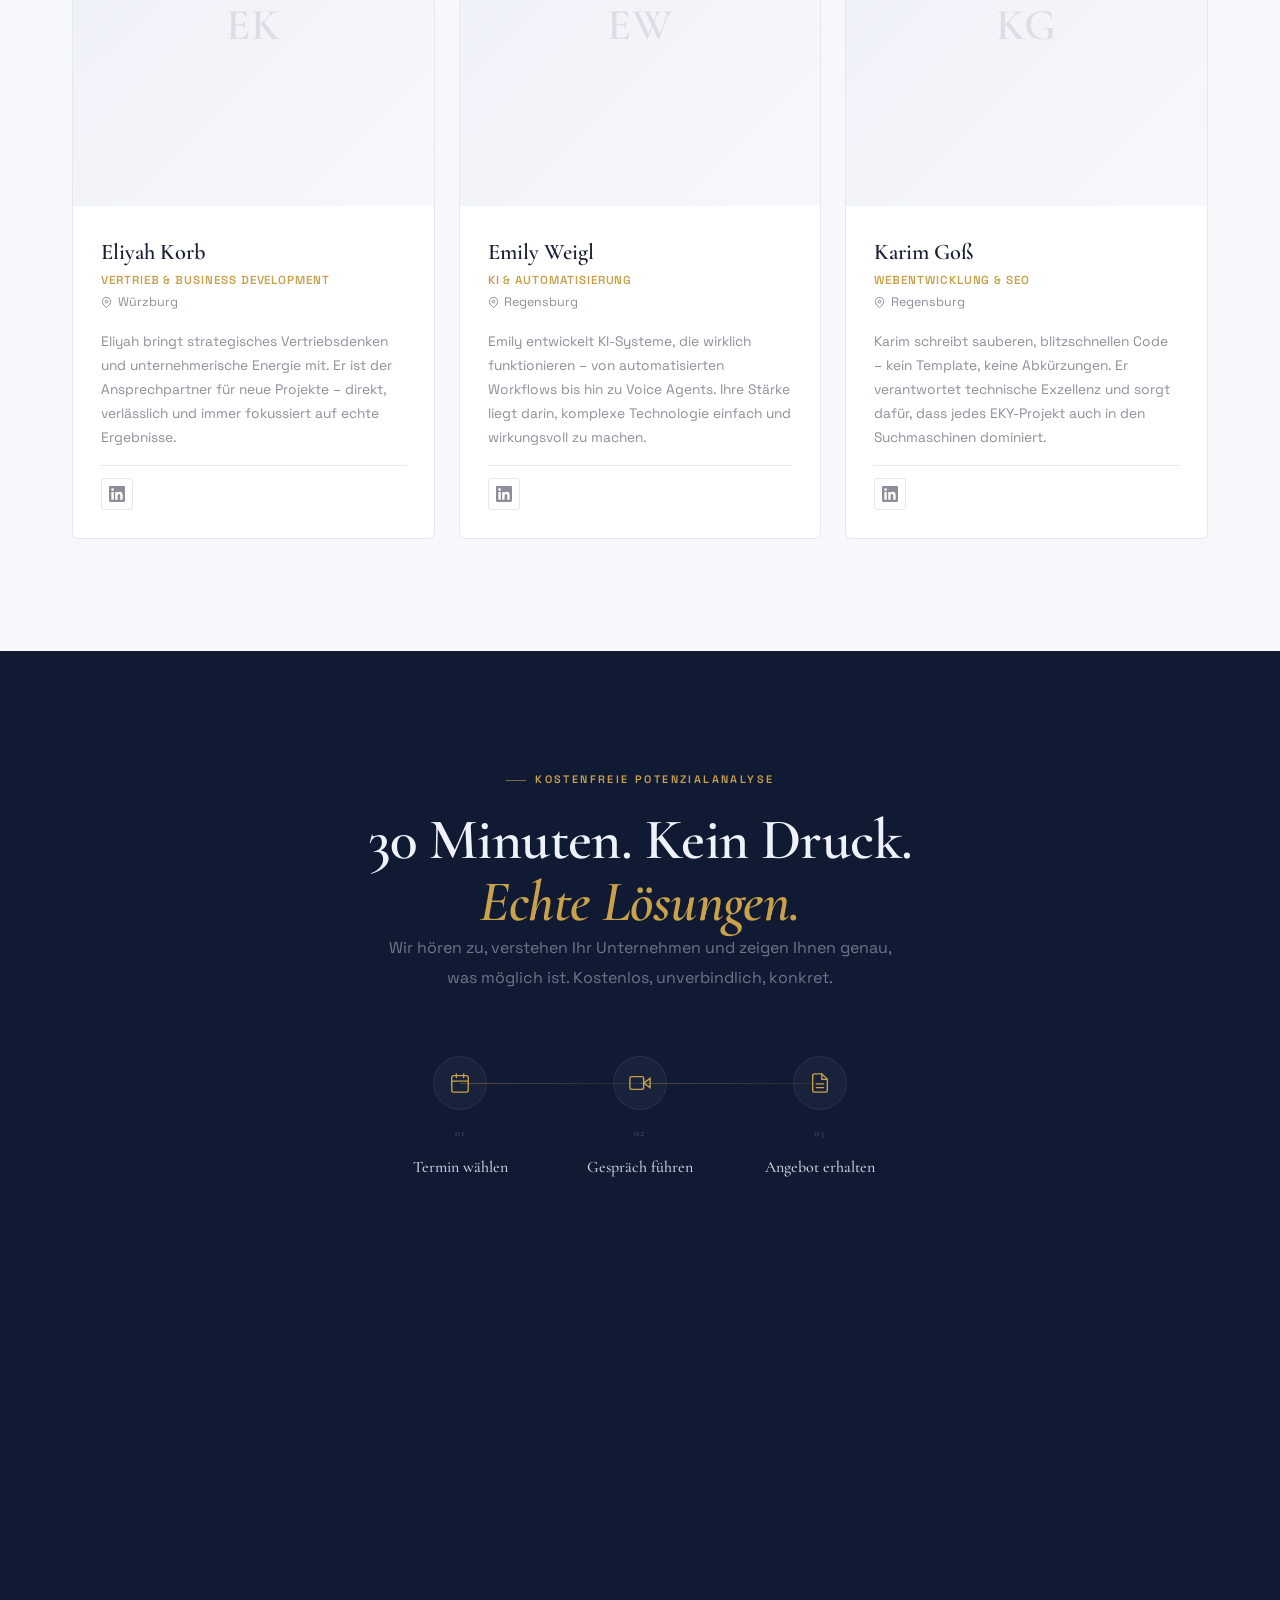
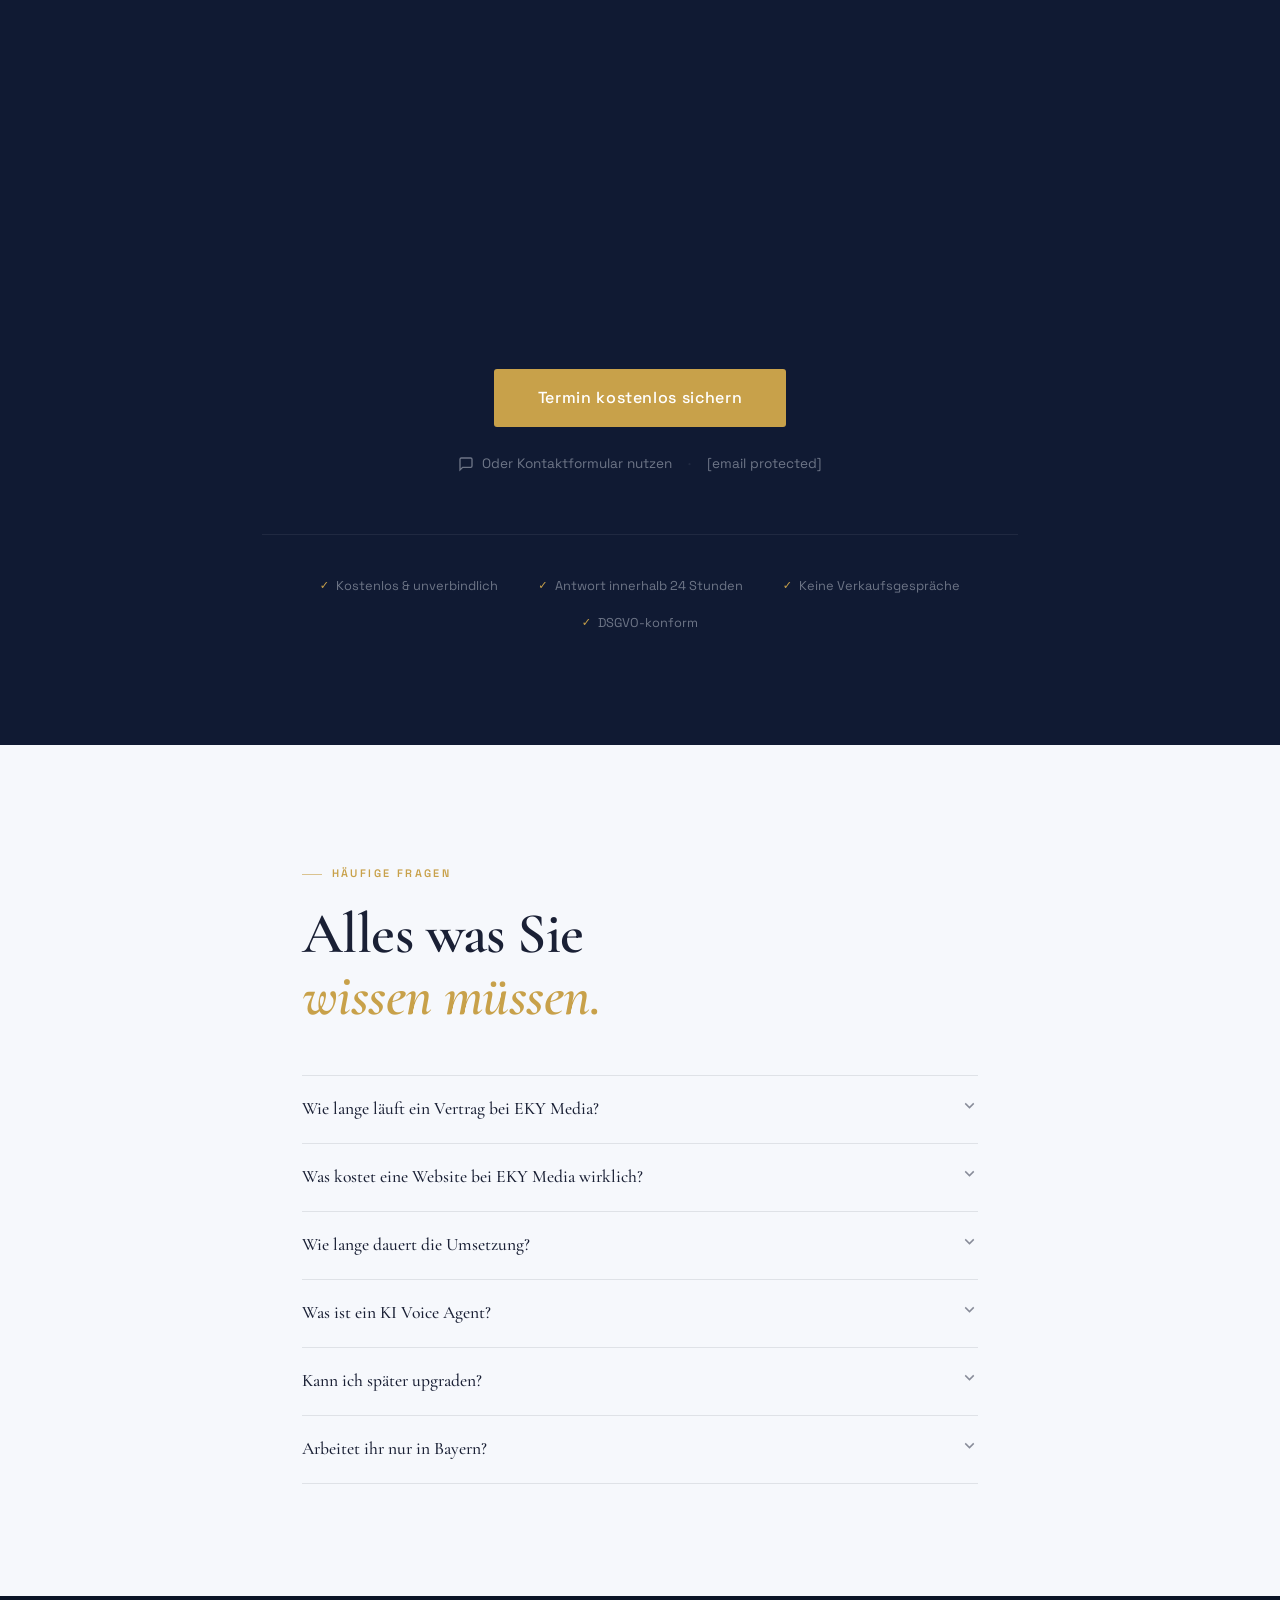
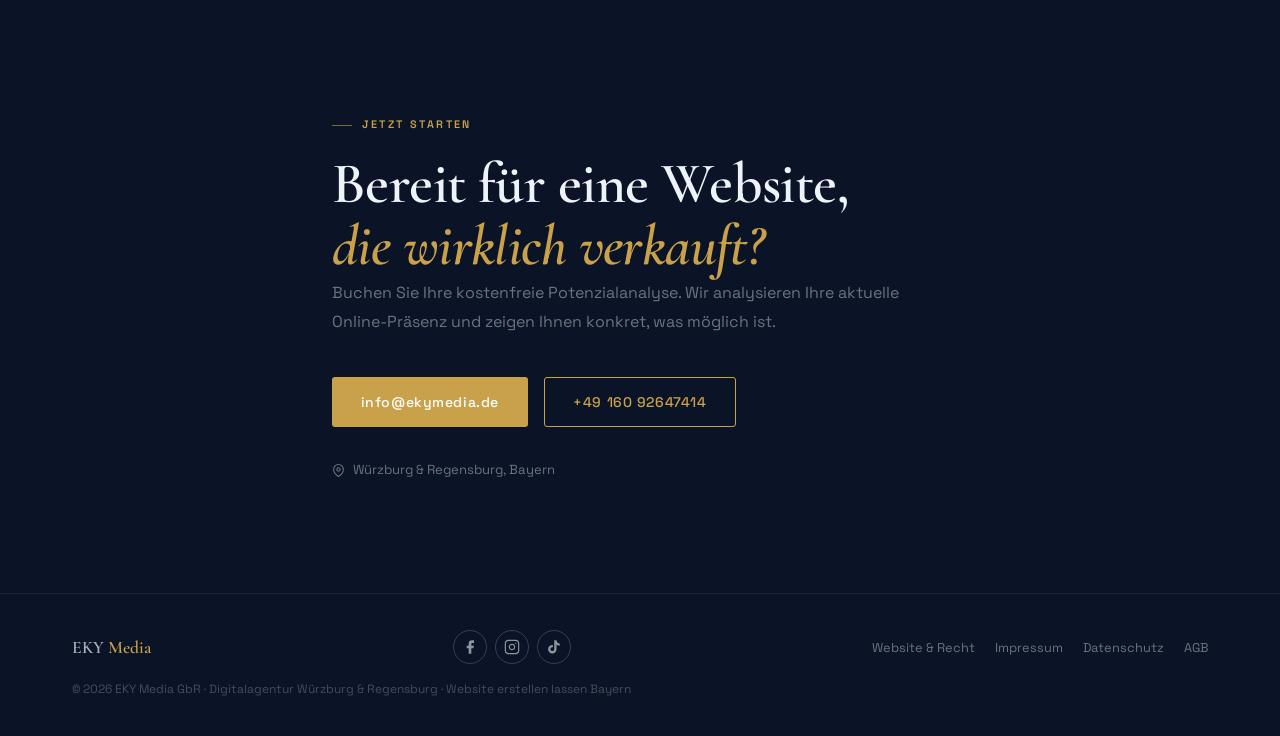
==== commit 5d1e46a1: "SEO, meta, security hardening + tweaks panel removal - Remove tweaks panel HTML, CSS and all JS (TWE" ====
--- a/index.html
+++ b/index.html
@@ -4,24 +4,24 @@
   <meta charset="UTF-8"/>
   <meta name="viewport" content="width=device-width, initial-scale=1.0"/>
   <title>EKY Media — Websites &amp; KI-Systeme für Bayern</title>
-  <meta name="description" content="EKY Media GbR – Custom-Websites, KI-Integration und Voice Agents für Handwerker, Zahnarztpraxen und Mittelstand in Würzburg, Regensburg und ganz Bayern."/>
+  <meta name="description" content="EKY Media – Premium Digitalagentur für Websites, KI-Systeme und SEO in Würzburg, Regensburg und Bayern. Für Handwerker, Zahnarztpraxen, Gastronomie und Mittelstand. Kostenlose Erstberatung."/>
 
   <!-- Canonical & Robots -->
-  <link rel="canonical" href="https://ekymedia.de" />
+  <link rel="canonical" href="https://ekymedia.de/" />
   <meta name="robots" content="index, follow" />
 
   <!-- Open Graph -->
   <meta property="og:type"        content="website" />
   <meta property="og:locale"      content="de_DE" />
   <meta property="og:site_name"   content="EKY Media GbR" />
-  <meta property="og:title"       content="EKY Media — Websites &amp; KI-Systeme für Bayern" />
-  <meta property="og:description" content="Custom-Websites, KI-Integration und Voice Agents für Handwerker, Zahnarztpraxen und Mittelstand in Würzburg, Regensburg und ganz Bayern." />
+  <meta property="og:title"       content="EKY Media – Wir bauen Unternehmen, die verkaufen." />
+  <meta property="og:description" content="Premium Digitalagentur für Websites, KI-Systeme und SEO in Bayern. Handwerk, Zahnarztpraxen, Gastronomie und Mittelstand." />
   <meta property="og:url"         content="https://ekymedia.de" />
   <meta property="og:image"       content="https://ekymedia.de/og-image.jpg" />
 
   <!-- Twitter Card -->
   <meta name="twitter:card"        content="summary_large_image" />
-  <meta name="twitter:title"       content="EKY Media — Websites &amp; KI-Systeme für Bayern" />
+  <meta name="twitter:title"       content="EKY Media – Premium Digitalagentur Bayern" />
   <meta name="twitter:description" content="Custom-Websites, KI-Integration und Voice Agents für Würzburg, Regensburg und ganz Bayern." />
   <meta name="twitter:image"       content="https://ekymedia.de/og-image.jpg" />
 
@@ -30,73 +30,85 @@
   <link rel="apple-touch-icon" href="/apple-touch-icon.png" />
   <meta name="theme-color"     content="#0B1426" />
 
-  <!-- JSON-LD: LocalBusiness / ProfessionalService -->
+  <!-- JSON-LD: LocalBusiness + FAQPage -->
   <script type="application/ld+json">
   {
     "@context": "https://schema.org",
-    "@type": ["LocalBusiness", "ProfessionalService"],
-    "name": "EKY Media GbR",
-    "url": "https://ekymedia.de",
-    "email": "info@ekymedia.de",
-    "description": "Premium Webdesign, SEO, GEO und KI-Systeme für Handwerk, Gastronomie, Praxen und Mittelstand in Würzburg, Regensburg, Bayern und Deutschland.",
-    "address": {
-      "@type": "PostalAddress",
-      "streetAddress": "Müllersweg 15",
-      "postalCode": "97249",
-      "addressLocality": "Eisingen",
-      "addressRegion": "Bayern",
-      "addressCountry": "DE"
-    },
-    "founder": [
-      { "@type": "Person", "name": "Eliyah Korb" },
-      { "@type": "Person", "name": "Emily Weigl" },
-      { "@type": "Person", "name": "Karim Goß" }
-    ],
-    "areaServed": [
-      { "@type": "City", "name": "Würzburg" },
-      { "@type": "City", "name": "Regensburg" },
-      { "@type": "State", "name": "Bayern" },
-      { "@type": "Country", "name": "Deutschland" }
-    ],
-    "knowsAbout": ["Webdesign", "SEO", "GEO", "KI-Systeme", "Voice Agent", "Automatisierung"]
-  }
-  </script>
-
-  <!-- JSON-LD: FAQPage -->
-  <script type="application/ld+json">
-  {
-    "@context": "https://schema.org",
-    "@type": "FAQPage",
-    "mainEntity": [
+    "@graph": [
       {
-        "@type": "Question",
-        "name": "Wie lange läuft ein Vertrag bei EKY Media?",
-        "acceptedAnswer": { "@type": "Answer", "text": "Beim Kauf-Modell gibt es nach dem einmaligen Setup keine Mindestlaufzeit. Beim Laufzeit-Modell gilt eine Mindestlaufzeit von 24 Monaten, danach monatlich kündbar." }
+        "@type": "LocalBusiness",
+        "@id": "https://ekymedia.de",
+        "name": "EKY Media GbR",
+        "alternateName": "EKY Media",
+        "description": "Premium Digitalagentur für Websites, KI-Automatisierung, SEO und Branding in Bayern",
+        "url": "https://ekymedia.de",
+        "email": "info@ekymedia.de",
+        "telephone": "+4916092647414",
+        "priceRange": "€€€",
+        "openingHours": "Mo-Fr 09:00-18:00",
+        "address": [
+          {
+            "@type": "PostalAddress",
+            "addressLocality": "Würzburg",
+            "addressRegion": "Bayern",
+            "addressCountry": "DE"
+          },
+          {
+            "@type": "PostalAddress",
+            "addressLocality": "Regensburg",
+            "addressRegion": "Bayern",
+            "addressCountry": "DE"
+          }
+        ],
+        "areaServed": [
+          {"@type": "City", "name": "Würzburg"},
+          {"@type": "City", "name": "Regensburg"},
+          {"@type": "State", "name": "Bayern"},
+          {"@type": "Country", "name": "Deutschland"}
+        ],
+        "serviceType": [
+          "Webdesign",
+          "Suchmaschinenoptimierung",
+          "KI-Automatisierung",
+          "Voice Agent",
+          "Branding",
+          "Corporate Video"
+        ],
+        "founder": [
+          {"@type": "Person", "name": "Eliyah Korb"},
+          {"@type": "Person", "name": "Emily Weigl"},
+          {"@type": "Person", "name": "Karim Goß"}
+        ],
+        "foundingDate": "2026"
       },
       {
-        "@type": "Question",
-        "name": "Was kostet eine Website bei EKY Media wirklich?",
-        "acceptedAnswer": { "@type": "Answer", "text": "Das Basic-Paket beginnt bei 2.200 € einmalig oder 0 € Startinvestition mit 250 €/Monat. Alle Preise sind transparent – keine versteckten Kosten." }
-      },
-      {
-        "@type": "Question",
-        "name": "Wie lange dauert die Umsetzung?",
-        "acceptedAnswer": { "@type": "Answer", "text": "In der Regel 2–3 Wochen nach Freigabe aller Inhalte." }
-      },
-      {
-        "@type": "Question",
-        "name": "Was ist ein KI Voice Agent?",
-        "acceptedAnswer": { "@type": "Answer", "text": "Ein KI-System, das Anrufe entgegennimmt, Fragen beantwortet und Termine bucht – 24/7 automatisiert. Kein Mitarbeiter nötig, keine Wartezeiten." }
-      },
-      {
-        "@type": "Question",
-        "name": "Kann ich später upgraden?",
-        "acceptedAnswer": { "@type": "Answer", "text": "Ja, alle Leistungen sind modular erweiterbar." }
-      },
-      {
-        "@type": "Question",
-        "name": "Arbeitet ihr nur in Bayern?",
-        "acceptedAnswer": { "@type": "Answer", "text": "Nein – wir arbeiten deutschlandweit. Unsere Schwerpunkte liegen in Würzburg, Regensburg und Bayern." }
+        "@type": "FAQPage",
+        "mainEntity": [
+          {
+            "@type": "Question",
+            "name": "Wie lange läuft ein Vertrag bei EKY Media?",
+            "acceptedAnswer": {
+              "@type": "Answer",
+              "text": "Beim Kauf-Modell gibt es keine Mindestlaufzeit – monatlich kündbar. Beim Laufzeit-Modell 24 Monate, danach monatlich kündbar, keine automatische Verlängerung."
+            }
+          },
+          {
+            "@type": "Question",
+            "name": "Was kostet eine Website bei EKY Media?",
+            "acceptedAnswer": {
+              "@type": "Answer",
+              "text": "Das Starter-Paket beginnt bei 2.200 € einmalig oder 0 € Einstieg mit 250 €/Monat."
+            }
+          },
+          {
+            "@type": "Question",
+            "name": "Wie lange dauert die Umsetzung?",
+            "acceptedAnswer": {
+              "@type": "Answer",
+              "text": "In der Regel 2–3 Wochen nach Freigabe aller Inhalte."
+            }
+          }
+        ]
       }
     ]
   }
@@ -105,23 +117,10 @@
   <link rel="stylesheet" href="ek-styles.css"/>
   <link href="https://assets.calendly.com/assets/external/widget.css" rel="stylesheet"/>
 
-  <!-- Tweaks defaults -->
-  <script>
-  const TWEAK_DEFAULTS = /*EDITMODE-BEGIN*/{
-    "accentColor": "#c49035",
-    "darkHero": true,
-    "showWaveform": true
-  }/*EDITMODE-END*/;
-  </script>
-
-  <style>
-    /* Tweaks panel */
-    #tweaks-panel { position:fixed;bottom:1.5rem;left:1.5rem;z-index:9000;background:rgba(11,20,38,.96);border:1px solid rgba(200,161,74,.3);border-radius:8px;padding:1.25rem 1.5rem;width:260px;display:none;backdrop-filter:blur(16px); }
-    #tweaks-panel h4 { font-family:'Space Grotesk',sans-serif;font-size:.8rem;font-weight:600;letter-spacing:.15em;text-transform:uppercase;color:#C8A14A;margin-bottom:1rem; }
-    #tweaks-panel label { display:flex;align-items:center;justify-content:space-between;font-size:.82rem;color:rgba(238,242,250,.7);margin-bottom:.85rem; }
-    #tweaks-panel input[type=color] { width:32px;height:22px;border:none;border-radius:3px;cursor:pointer;background:none; }
-    #tweaks-panel input[type=checkbox] { width:16px;height:16px;cursor:pointer;accent-color:#C8A14A; }
-  </style>
+  <!-- Security headers -->
+  <meta http-equiv="X-Content-Type-Options" content="nosniff">
+  <meta http-equiv="Referrer-Policy" content="strict-origin-when-cross-origin">
+  <meta http-equiv="Content-Security-Policy" content="upgrade-insecure-requests">
 </head>
 <body>
 
@@ -429,10 +428,10 @@
     <p class="label reveal">Für wen wir bauen</p>
     <h2 class="title reveal reveal-d1" id="ind-h2">Für wen wir<br/><em>digitale Marktführer bauen.</em></h2>
     <div class="ind-grid">
-      <div class="ind-item reveal"><span class="ind-num">01</span><h3>Handwerk</h3><p>Elektriker, Installateure, Maler, Tischler – mehr Aufträge durch lokale Sichtbarkeit.</p></div>
+      <div class="ind-item reveal"><span class="ind-num">01</span><h3>Handwerk</h3><p>Elektriker, Installateure, Maler, Tischler – mehr Aufträge durch Webdesign Handwerk, KI-Automatisierung und lokale Sichtbarkeit.</p></div>
       <div class="ind-item reveal reveal-d1"><span class="ind-num">02</span><h3>Gastronomie</h3><p>Restaurants, Cafés, Imbisse – mehr Gäste durch lokale SEO und digitale Speisekarten.</p></div>
       <div class="ind-item reveal reveal-d2"><span class="ind-num">03</span><h3>Hotels</h3><p>Hotel-Websites, Online-Buchungssysteme und digitale Präsenz für Übernachtungsbetriebe.</p></div>
-      <div class="ind-item reveal reveal-d1"><span class="ind-num">04</span><h3>Zahnarztpraxen</h3><p>Patientengewinnung, Online-Terminbuchung und professioneller Webauftritt für Mediziner.</p></div>
+      <div class="ind-item reveal reveal-d1"><span class="ind-num">04</span><h3>Zahnarztpraxen</h3><p>Patientengewinnung, Webdesign Zahnarzt und Online-Terminbuchung für professionellen Webauftritt.</p></div>
       <div class="ind-item reveal reveal-d2"><span class="ind-num">05</span><h3>Kliniken</h3><p>Fachkliniken und medizinische Zentren – Patientenvertrauen digital aufbauen und stärken.</p></div>
       <div class="ind-item reveal"><span class="ind-num">06</span><h3>Barbershops</h3><p>Barbershops und Friseursalons – Online-Buchung, Bewertungen und lokale Sichtbarkeit.</p></div>
       <div class="ind-item reveal reveal-d1"><span class="ind-num">07</span><h3>Mittelstand &amp; B2B</h3><p>Professionelle Lead-Generierung und Unternehmensauftritte für etablierte Firmen.</p></div>
@@ -932,7 +931,7 @@
       <a href="datenschutz.html" class="footer-btn">Datenschutz</a>
       <a href="agb.html" class="footer-btn">AGB</a>
     </div>
-    <span class="footer-copy">© 2026 EKY Media GbR</span>
+    <span class="footer-copy">© 2026 EKY Media GbR · Digitalagentur Würzburg &amp; Regensburg · Website erstellen lassen Bayern</span>
   </div>
 </footer>
 
@@ -963,43 +962,10 @@
 
 <!-- Legal pages: impressum.html · datenschutz.html · agb.html -->
 
-<!-- Tweaks Panel -->
-<div id="tweaks-panel">
-  <h4>Tweaks</h4>
-  <label>Akzentfarbe <input type="color" id="tw-color" value="#C8A14A"/></label>
-  <label>Waveform zeigen <input type="checkbox" id="tw-wave" checked/></label>
-  <label>Dunkler Hero <input type="checkbox" id="tw-dark" checked/></label>
-</div>
-
 <script data-cfasync="false" src="/cdn-cgi/scripts/5c5dd728/cloudflare-static/email-decode.min.js"></script><script src="https://assets.calendly.com/assets/external/widget.js" async></script>
 <script>
 (function(){
 'use strict';
-
-// ── TWEAKS ──────────────────────────────────
-window.addEventListener('message', e => {
-  if (e.data?.type === '__activate_edit_mode') document.getElementById('tweaks-panel').style.display = 'block';
-  if (e.data?.type === '__deactivate_edit_mode') document.getElementById('tweaks-panel').style.display = 'none';
-});
-window.parent.postMessage({type:'__edit_mode_available'},'*');
-
-function applyTweaks(t) {
-  document.documentElement.style.setProperty('--gold', t.accentColor);
-  document.documentElement.style.setProperty('--gold-hi', t.accentColor);
-  document.getElementById('waveformWrap').style.display = t.showWaveform ? '' : 'none';
-}
-applyTweaks(TWEAK_DEFAULTS);
-
-document.getElementById('tw-color').addEventListener('input', function(){
-  const v = {accentColor: this.value, showWaveform: document.getElementById('tw-wave').checked, darkHero: document.getElementById('tw-dark').checked};
-  applyTweaks(v);
-  window.parent.postMessage({type:'__edit_mode_set_keys', edits: v},'*');
-});
-document.getElementById('tw-wave').addEventListener('change', function(){
-  const v = {accentColor: document.getElementById('tw-color').value, showWaveform: this.checked, darkHero: document.getElementById('tw-dark').checked};
-  applyTweaks(v);
-  window.parent.postMessage({type:'__edit_mode_set_keys', edits: v},'*');
-});
 
 // ── WAVEFORM BARS ────────────────────────────
 const wf = document.getElementById('waveform');
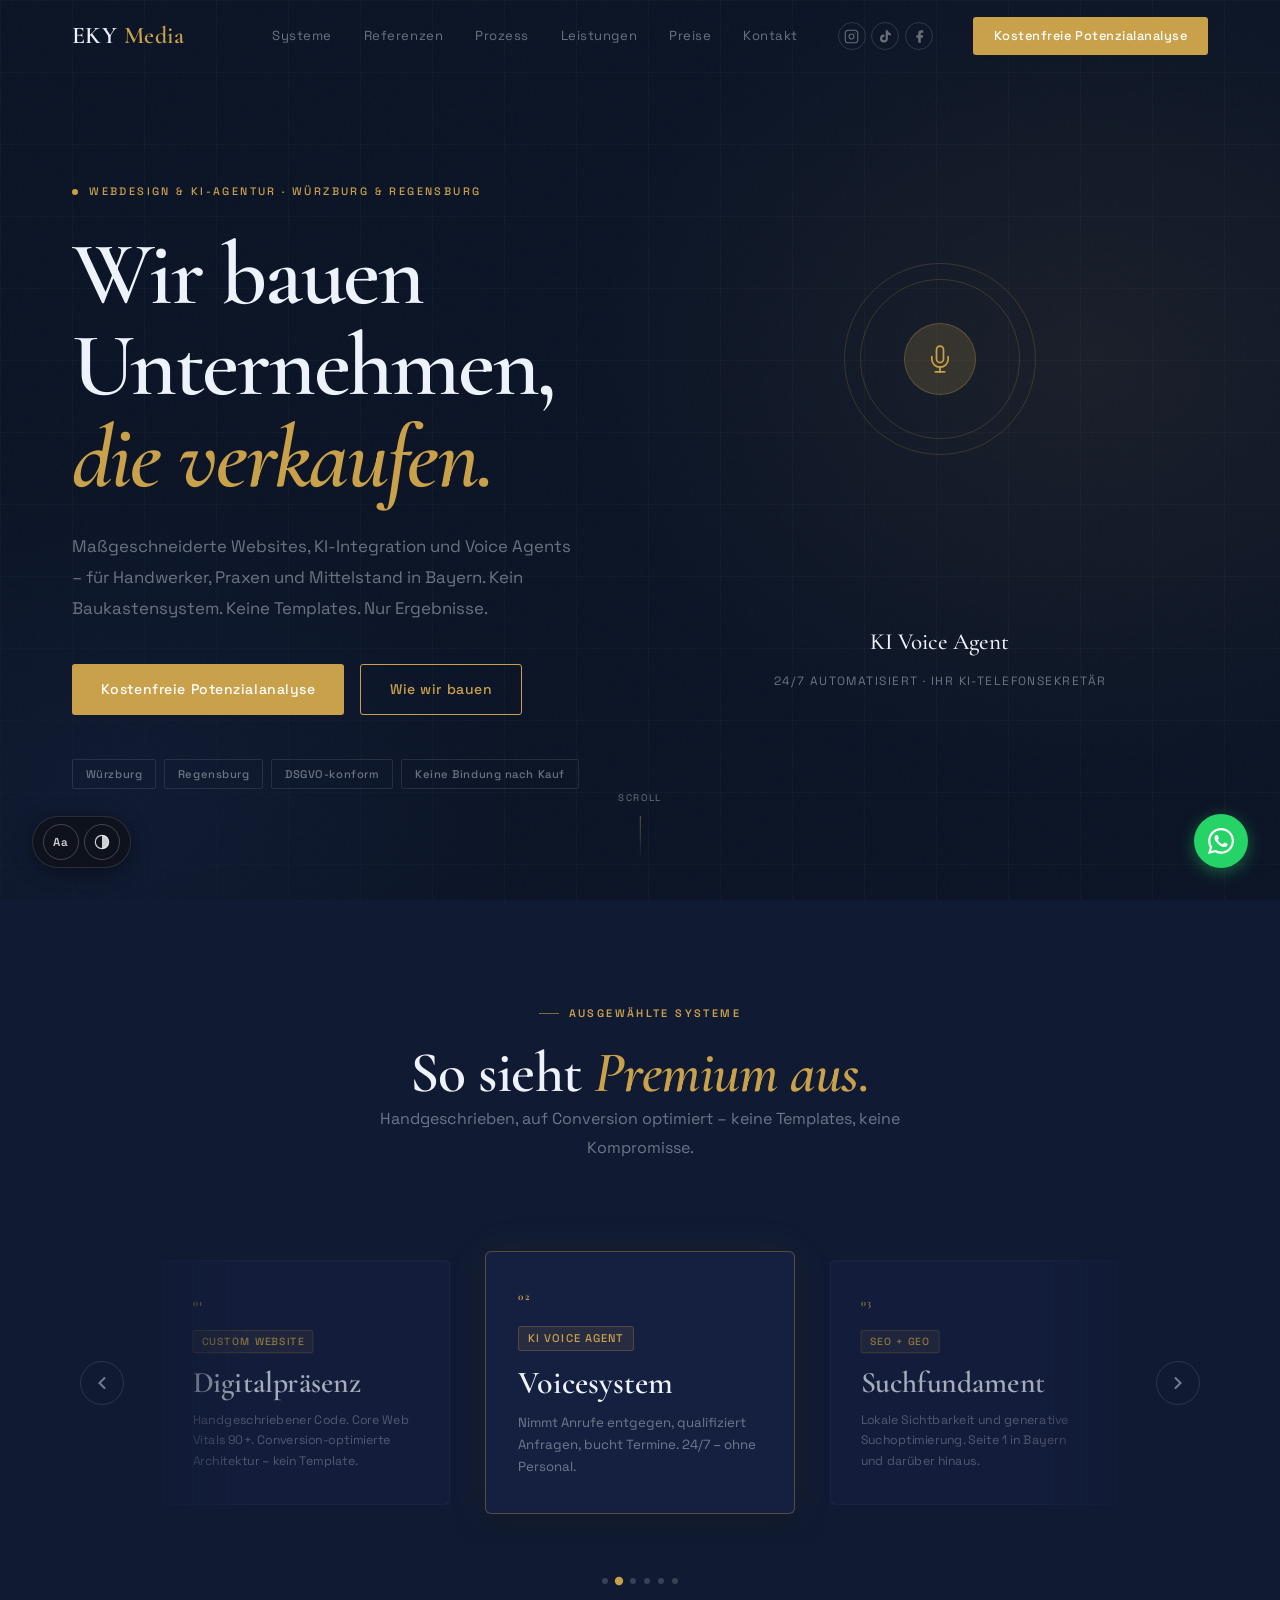
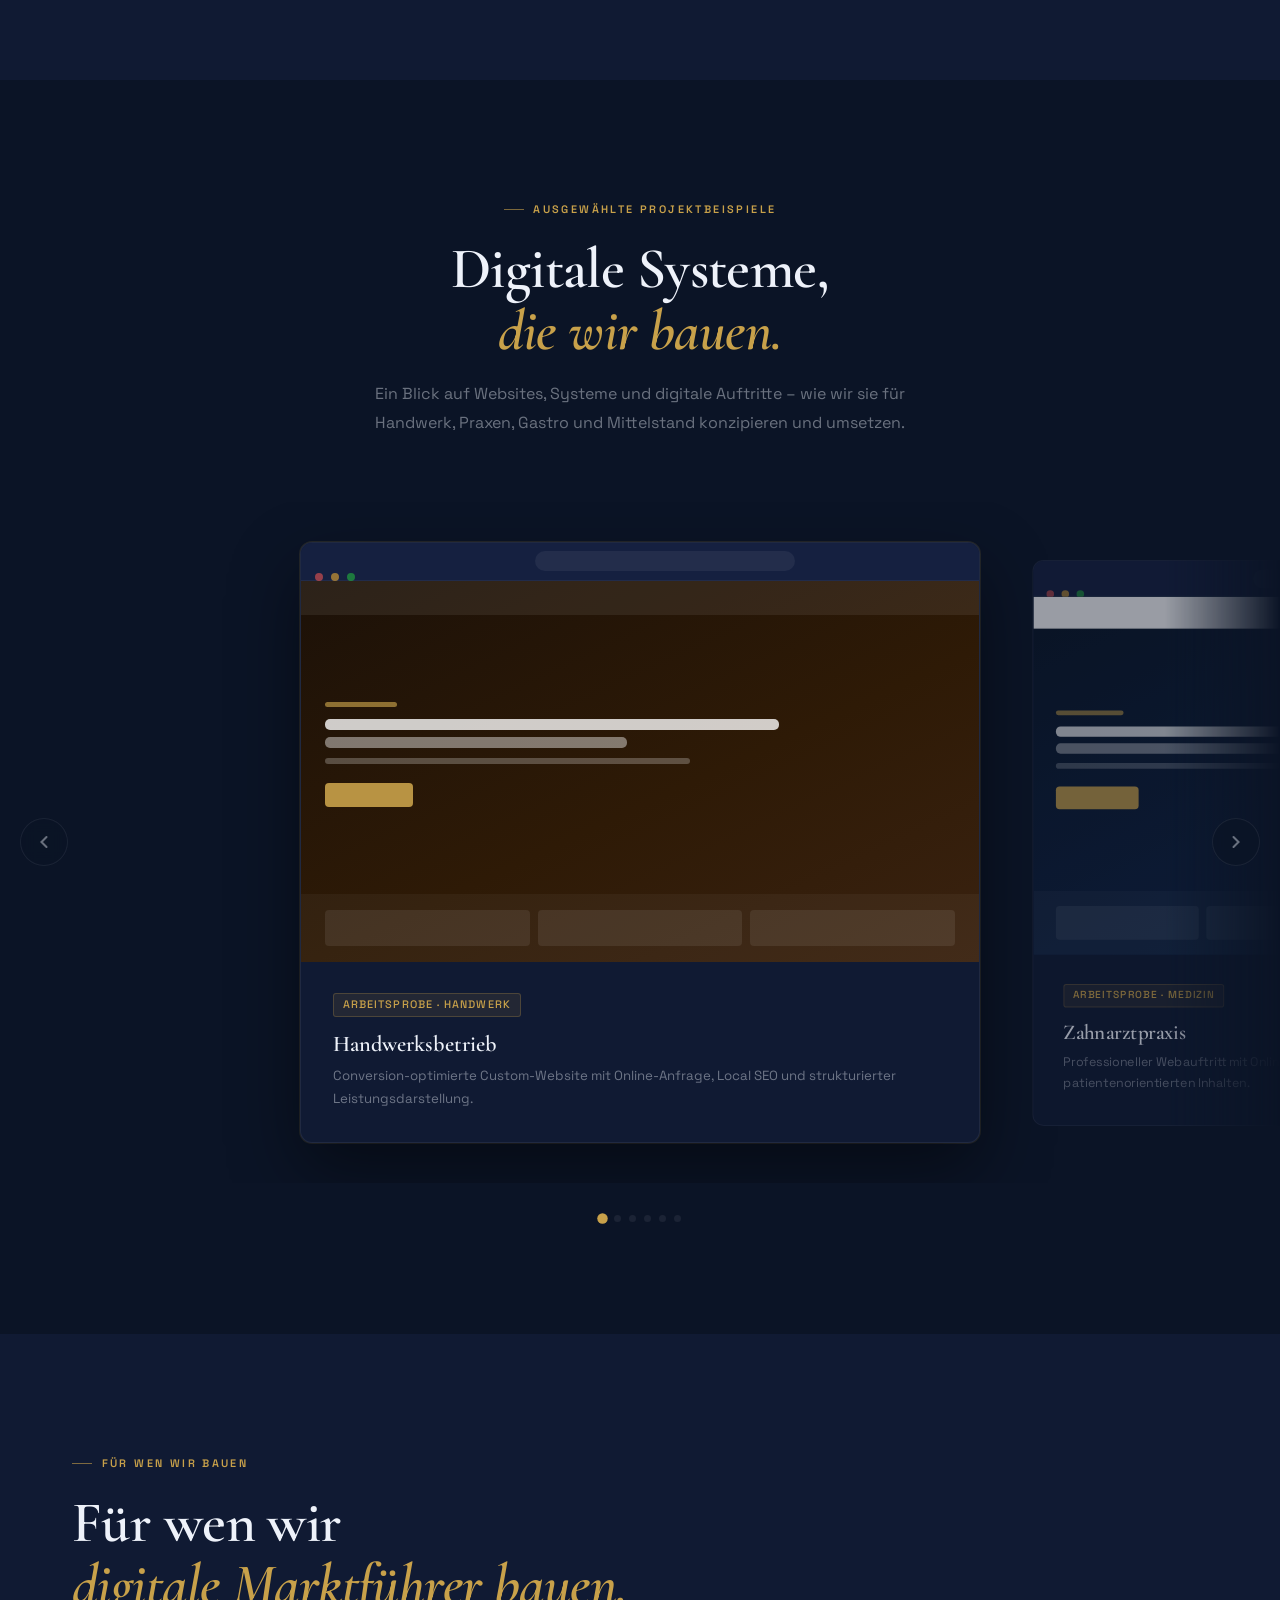
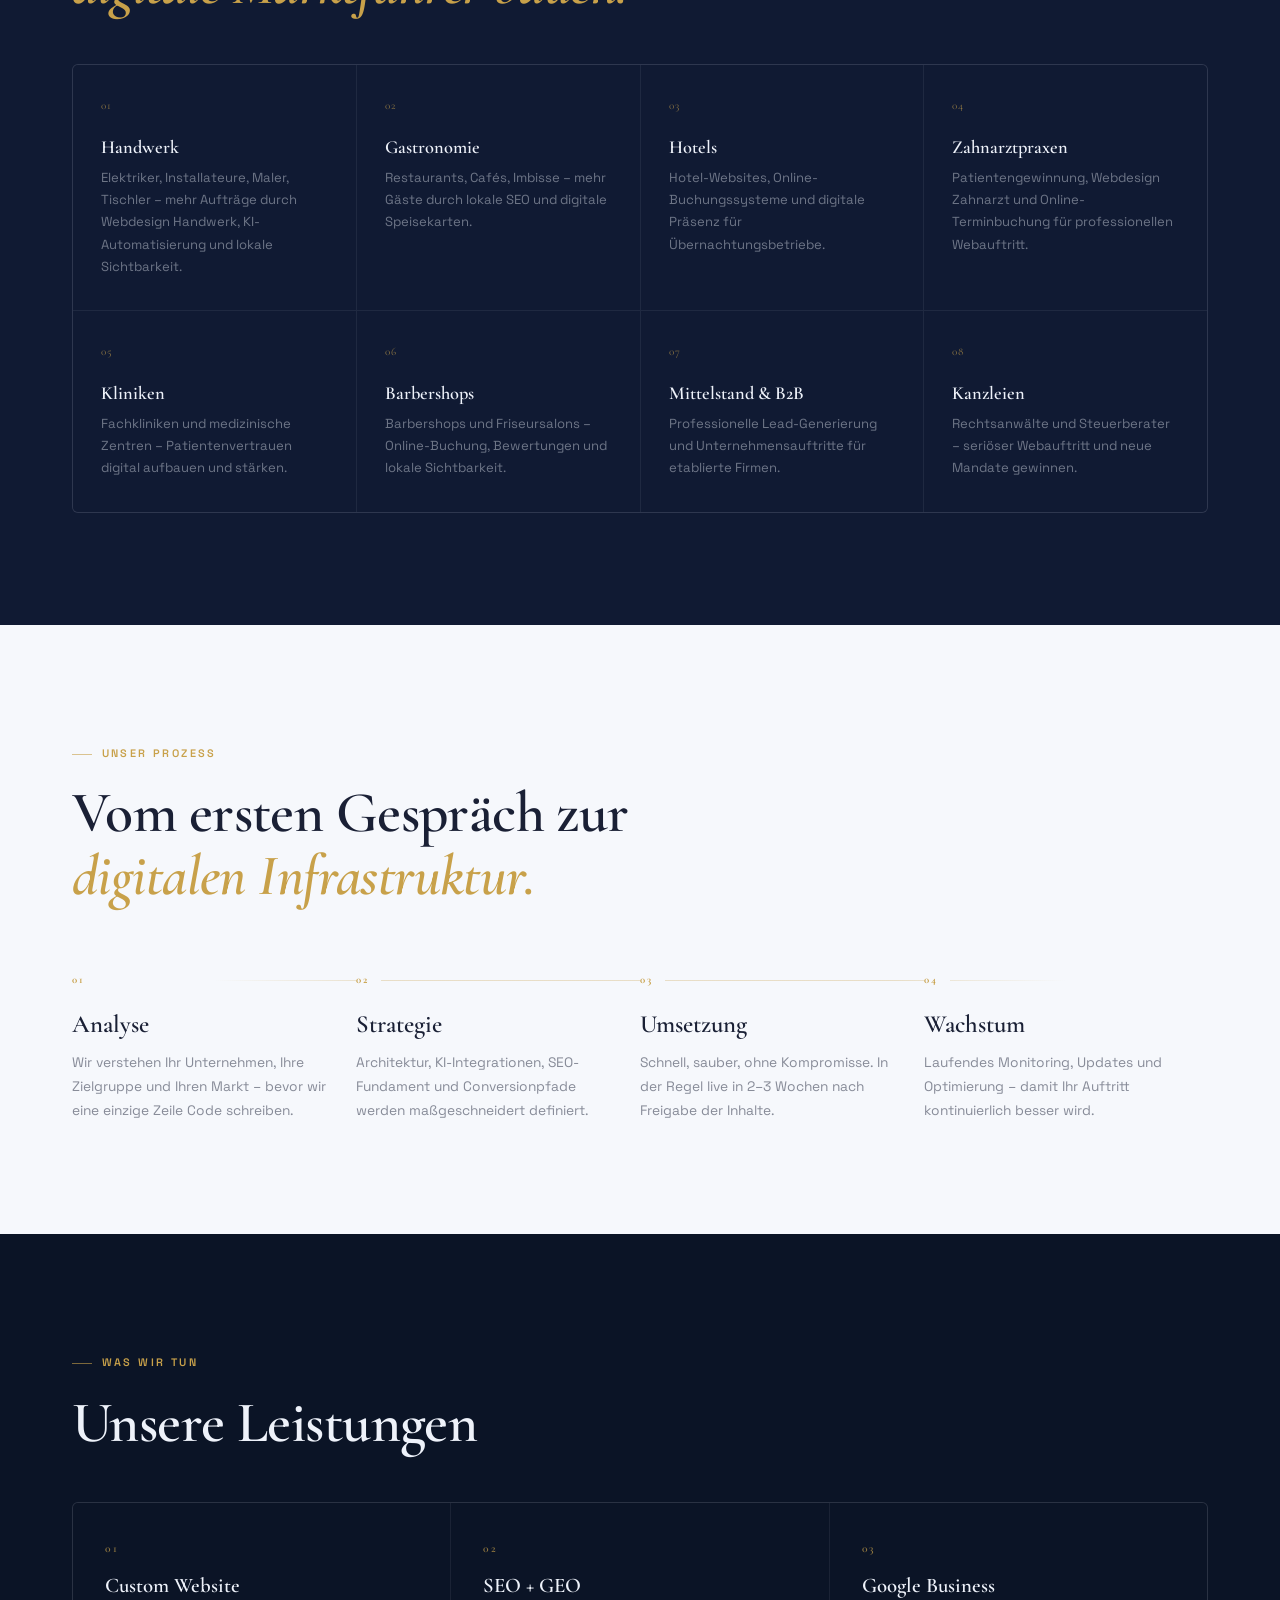
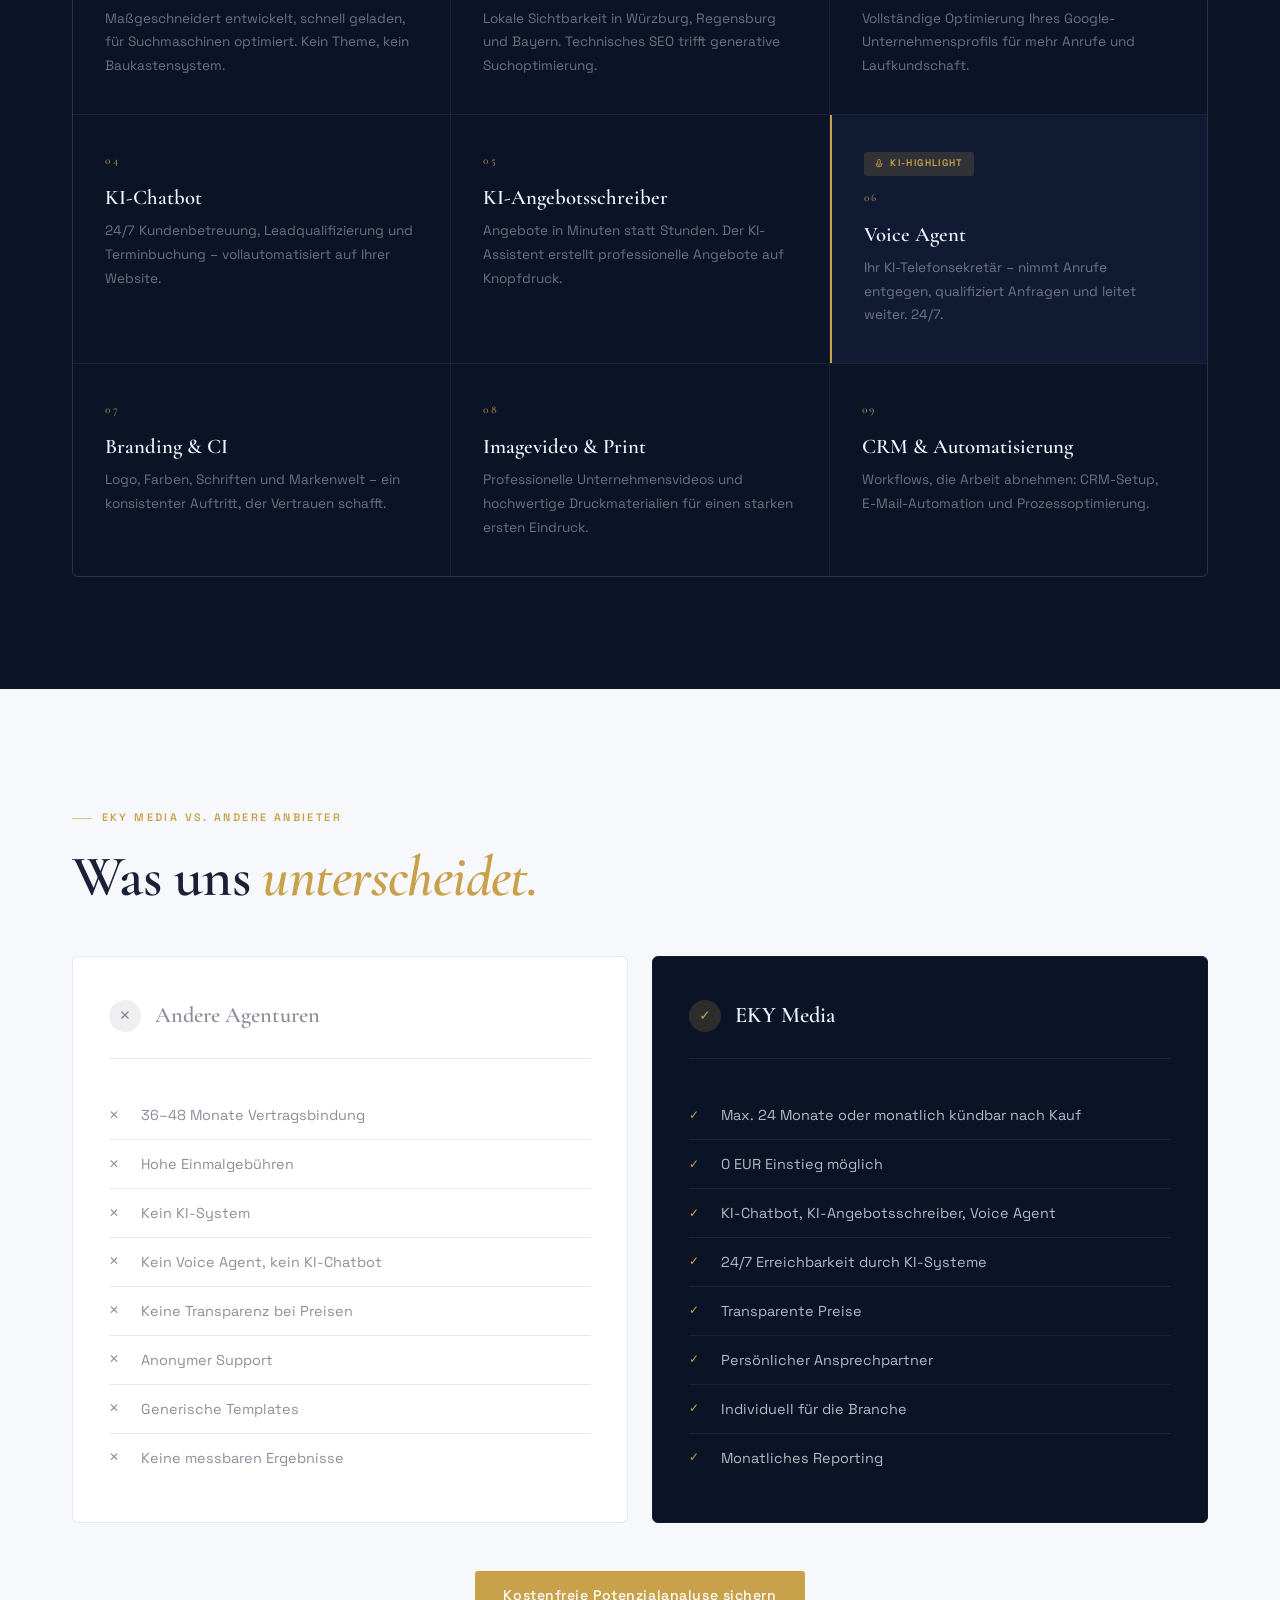
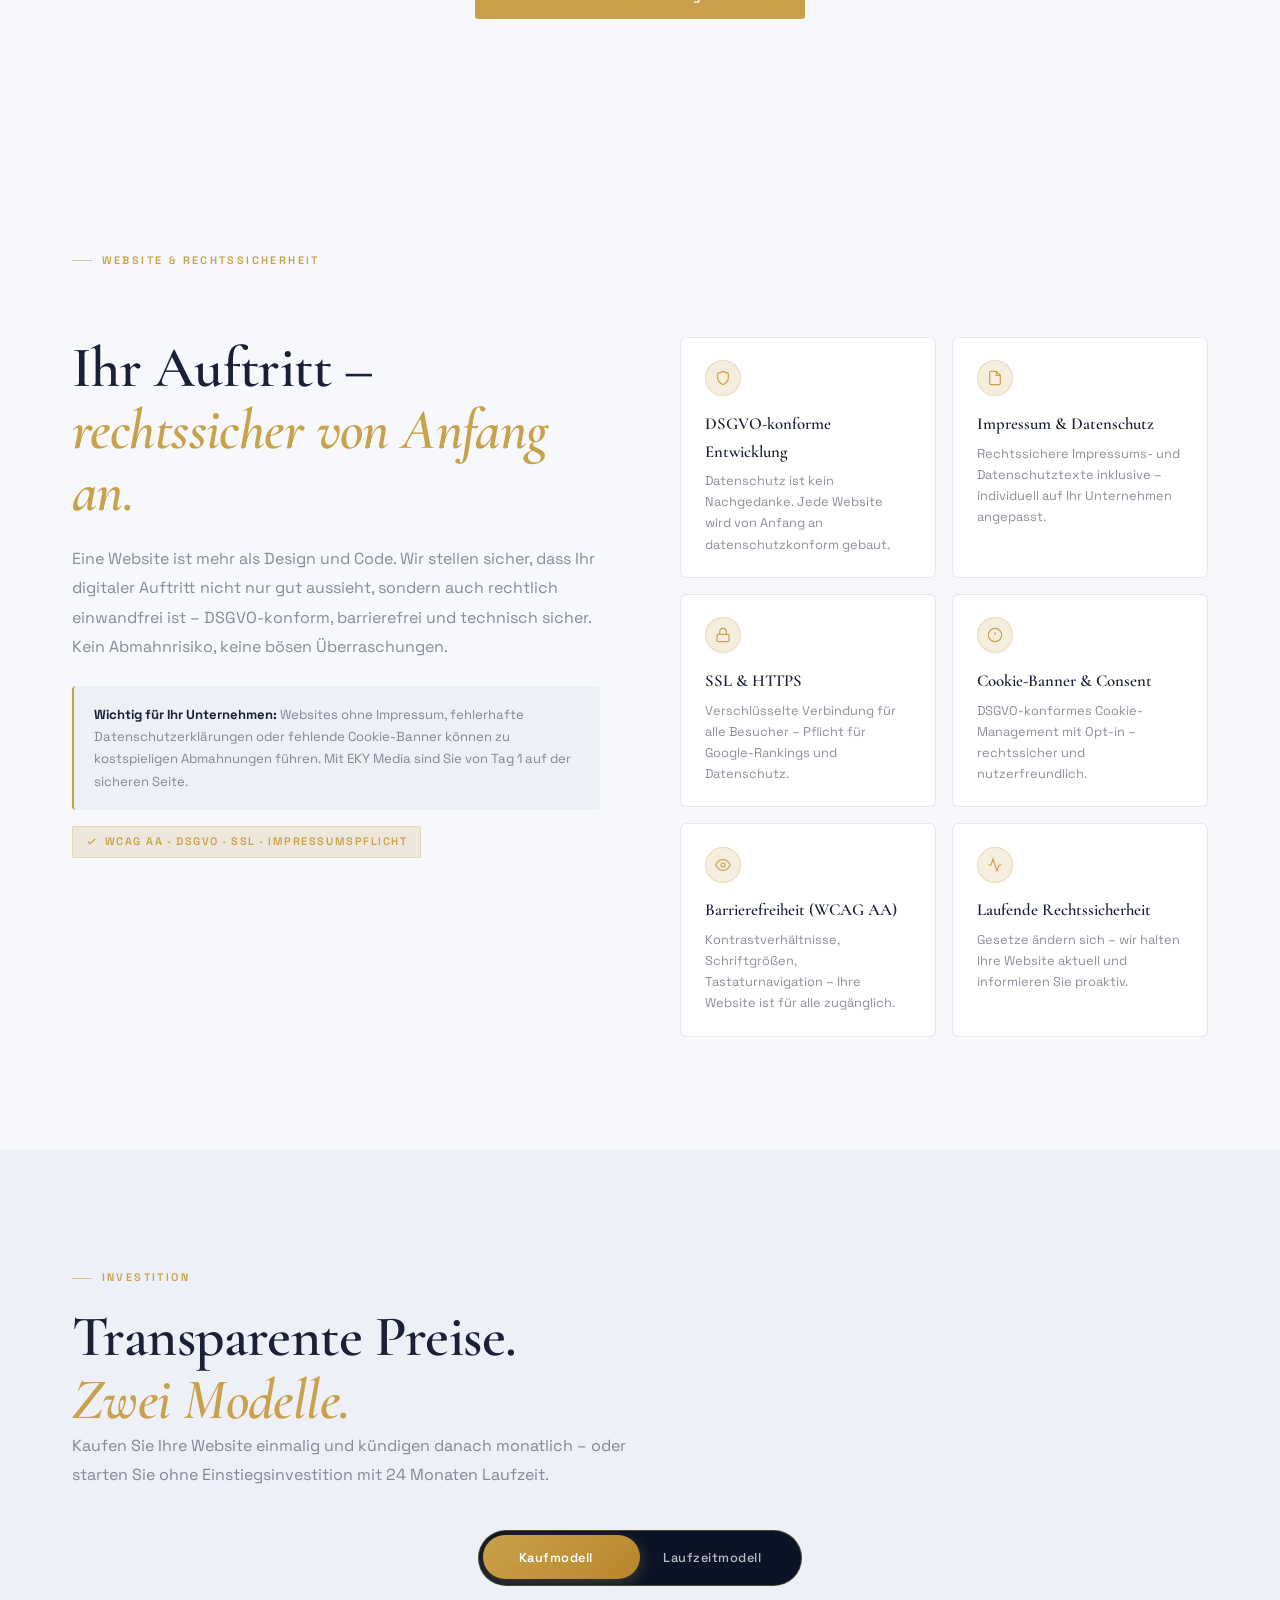
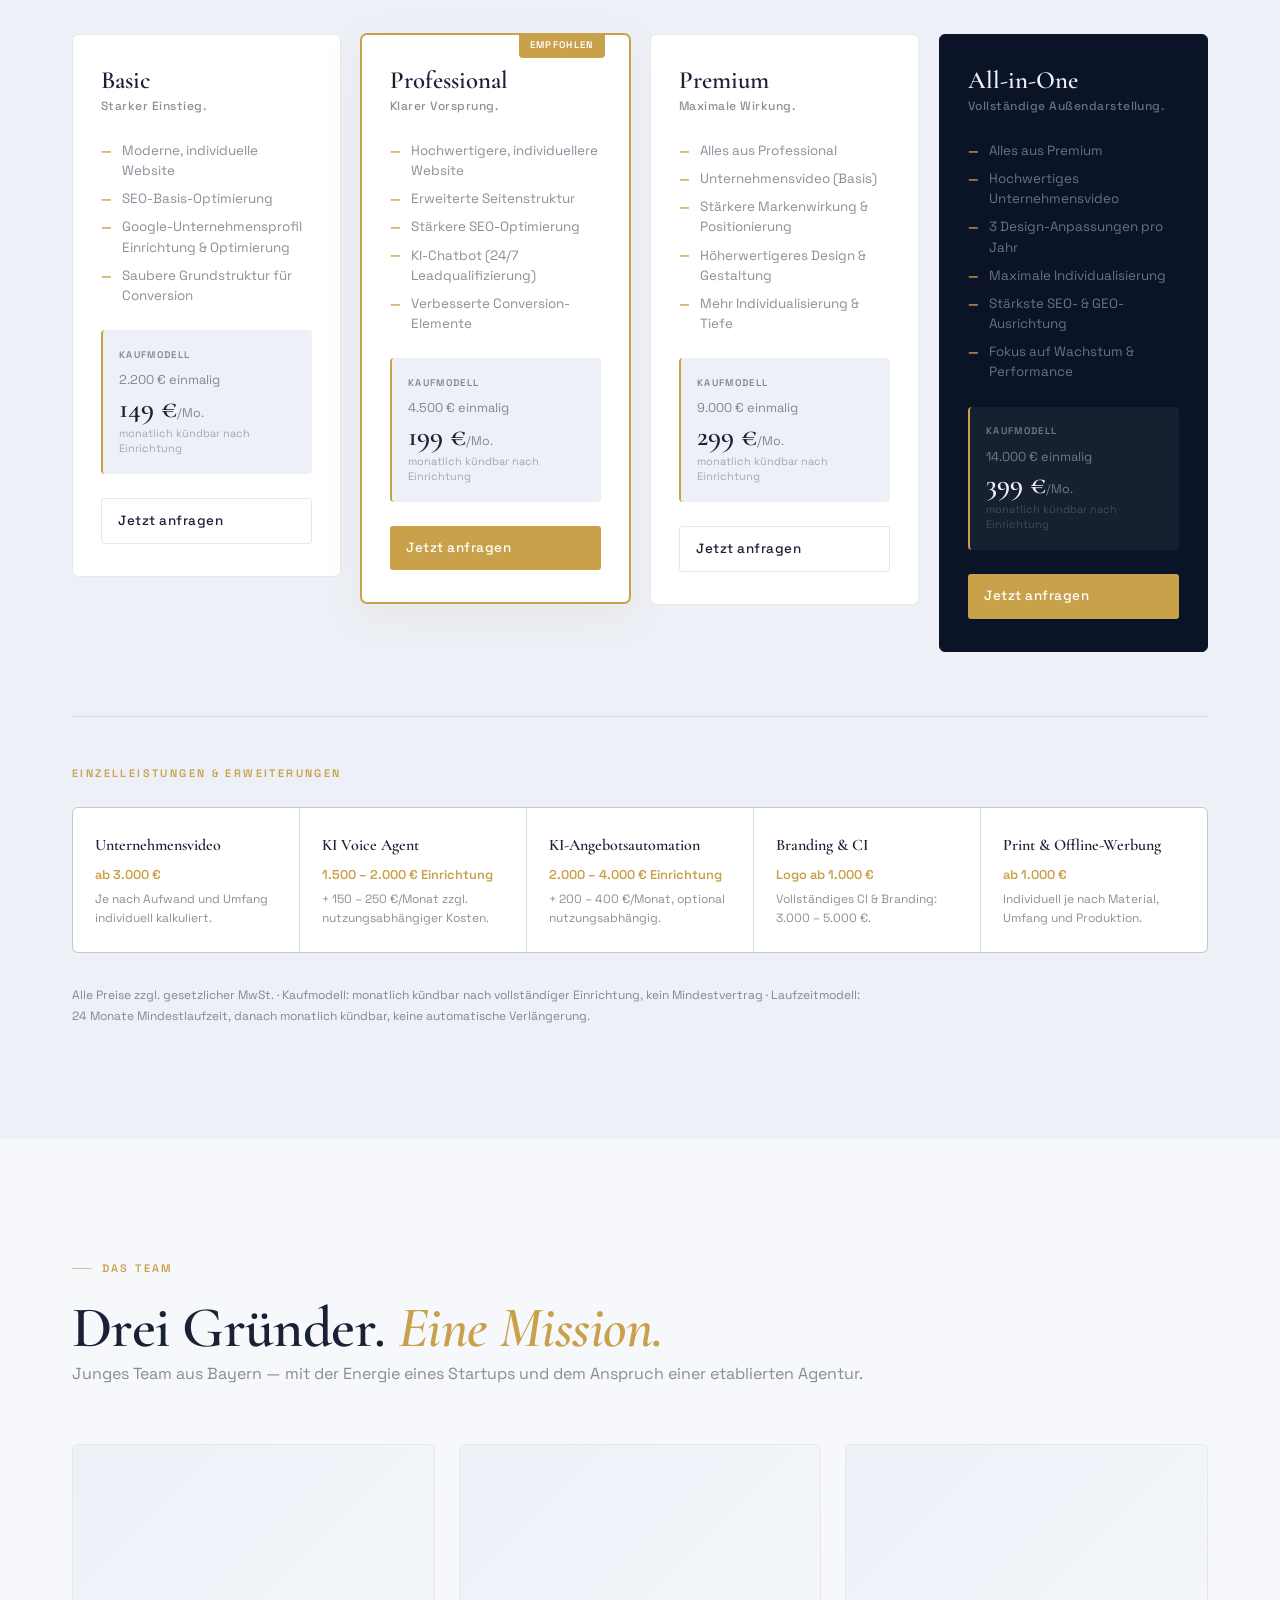
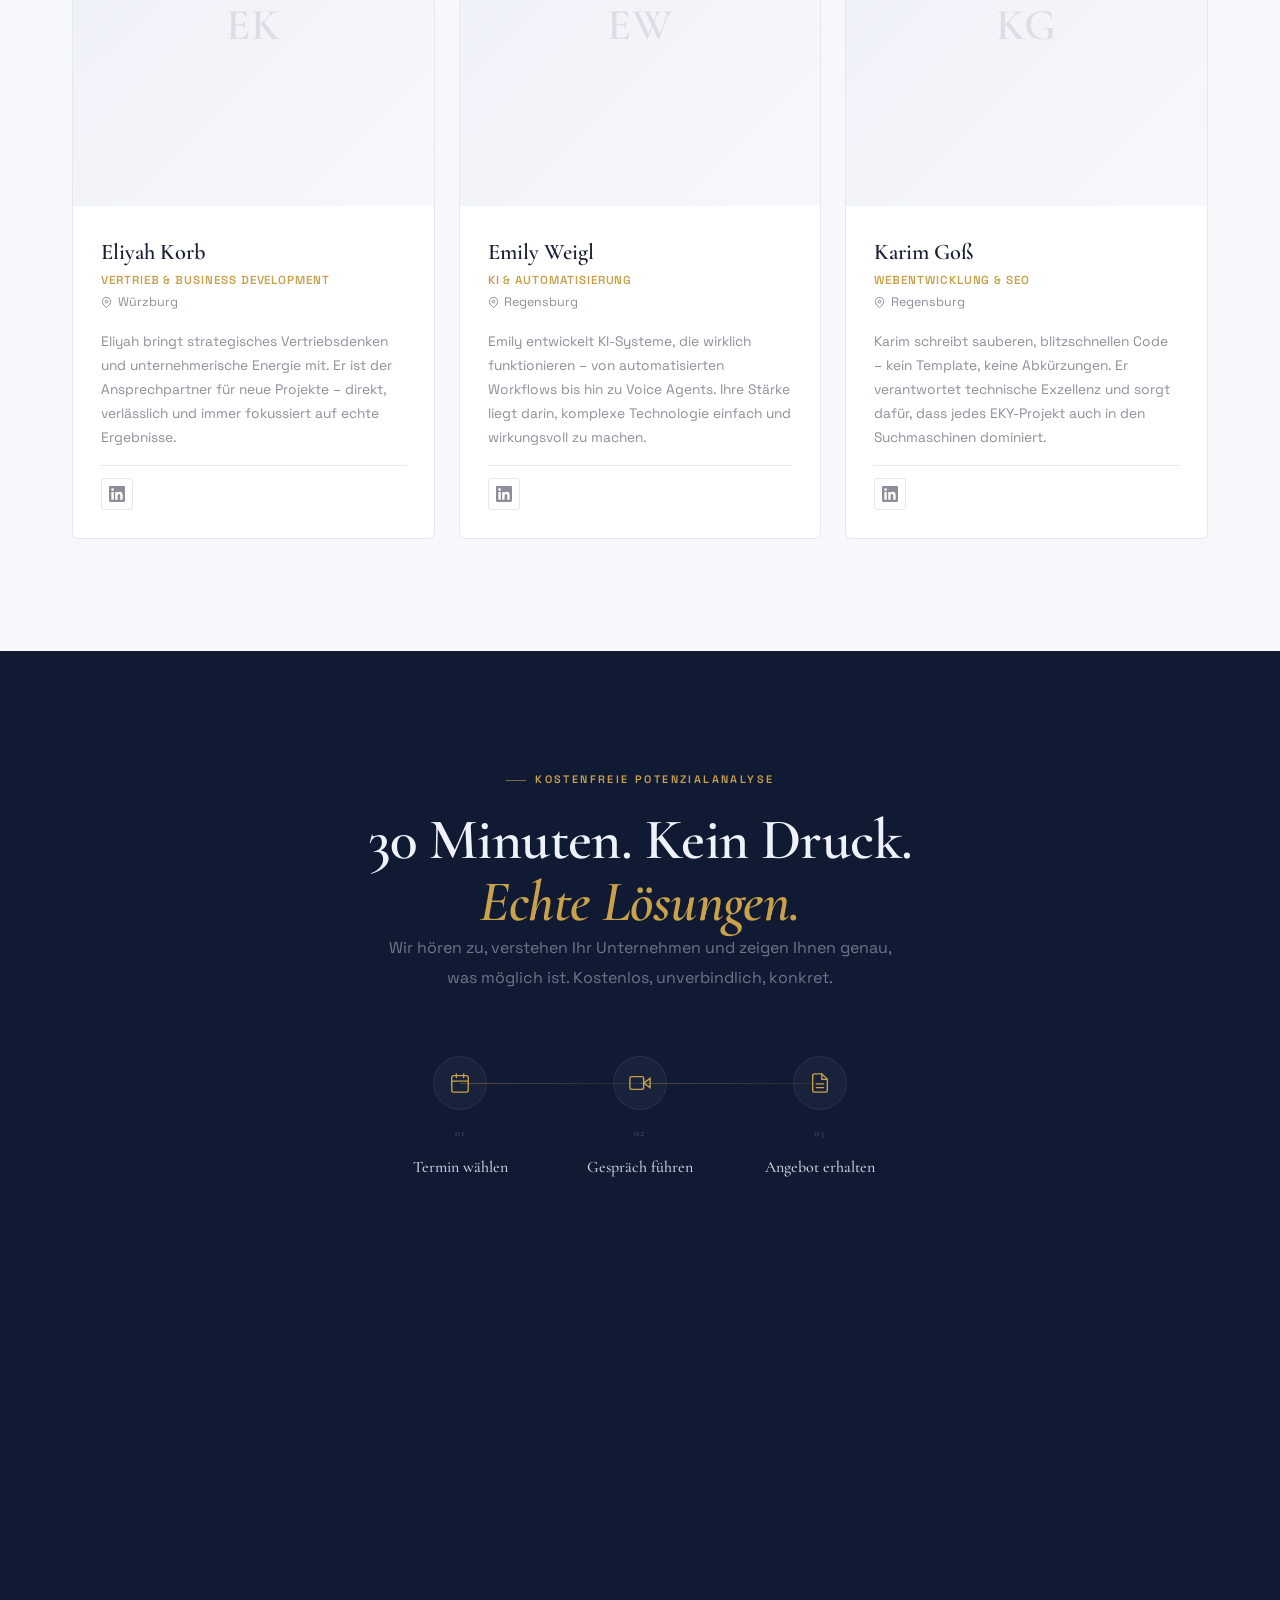
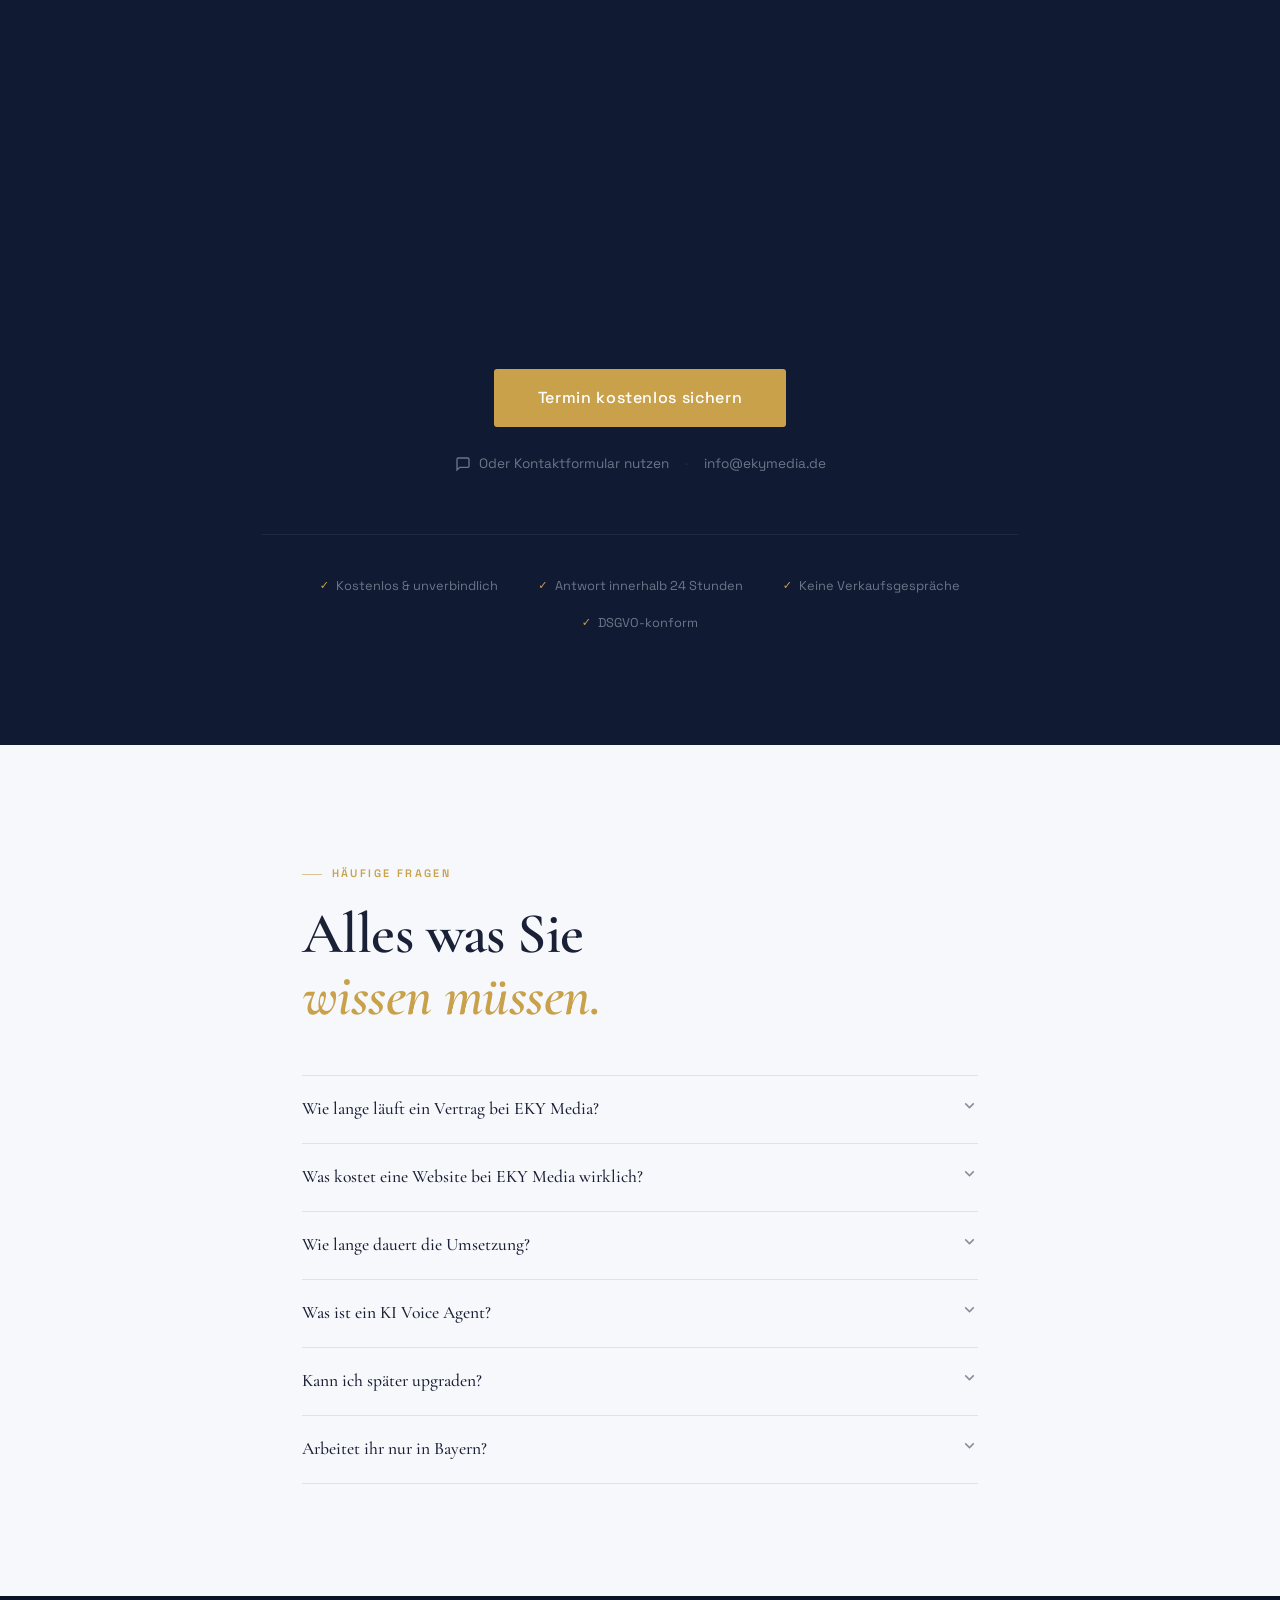
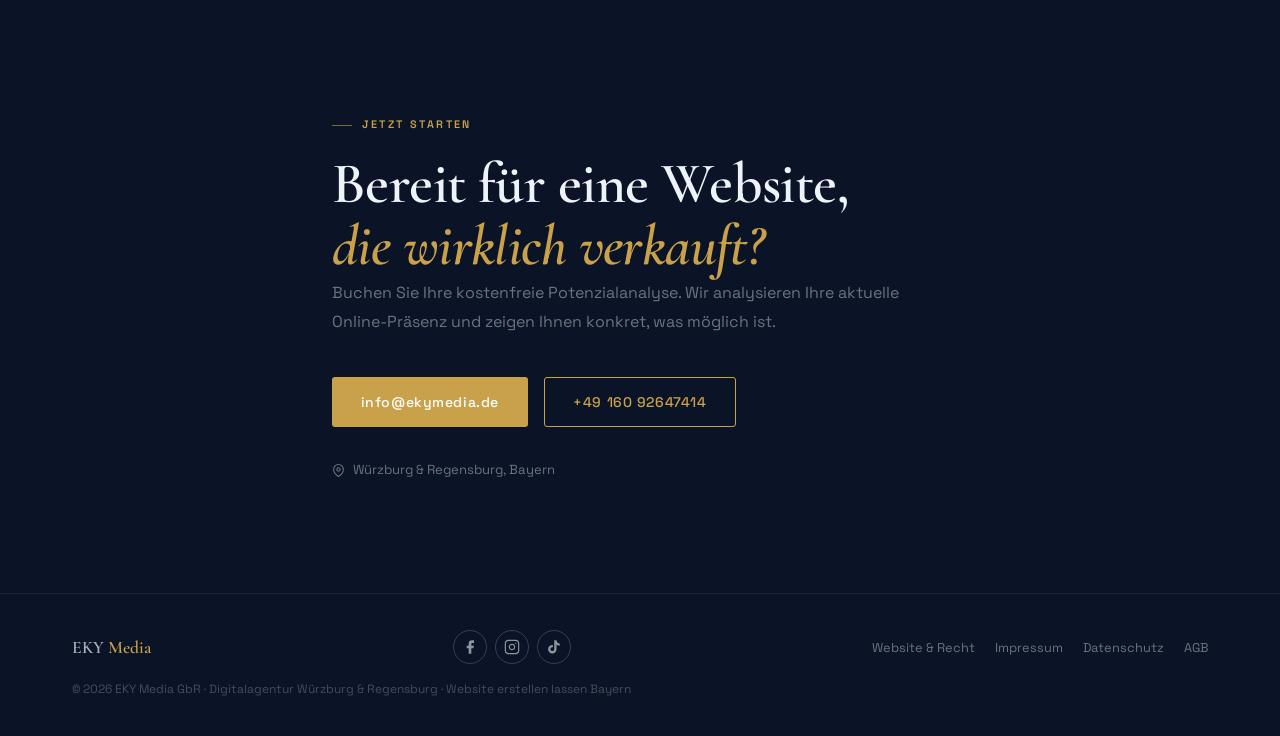
==== commit 5746e395: "Fix Cloudflare email encoding, complete Impressum index.html: - Replace Cloudflare-encoded email lin" ====
--- a/index.html
+++ b/index.html
@@ -856,7 +856,7 @@
       <div class="booking-sec">
         <a href="#kontakt" class="booking-link"><svg width="16" height="16" viewBox="0 0 24 24" fill="none" stroke="currentColor" stroke-width="2"><path d="M21 15a2 2 0 0 1-2 2H7l-4 4V5a2 2 0 0 1 2-2h14a2 2 0 0 1 2 2z"/></svg>Oder Kontaktformular nutzen</a>
         <span class="booking-div">·</span>
-        <a href="/cdn-cgi/l/email-protection#89e0e7efe6c9ece2f0e4ecede0e8a7edec" class="booking-link"><span class="__cf_email__" data-cfemail="c9a0a7afa689aca2b0a4acada0a8e7adac">[email&#160;protected]</span></a>
+        <a href="mailto:info@ekymedia.de" class="booking-link">info@ekymedia.de</a>
       </div>
     </div>
     <ul class="booking-trust" role="list">
@@ -962,7 +962,7 @@
 
 <!-- Legal pages: impressum.html · datenschutz.html · agb.html -->
 
-<script data-cfasync="false" src="/cdn-cgi/scripts/5c5dd728/cloudflare-static/email-decode.min.js"></script><script src="https://assets.calendly.com/assets/external/widget.js" async></script>
+<script src="https://assets.calendly.com/assets/external/widget.js" async></script>
 <script>
 (function(){
 'use strict';
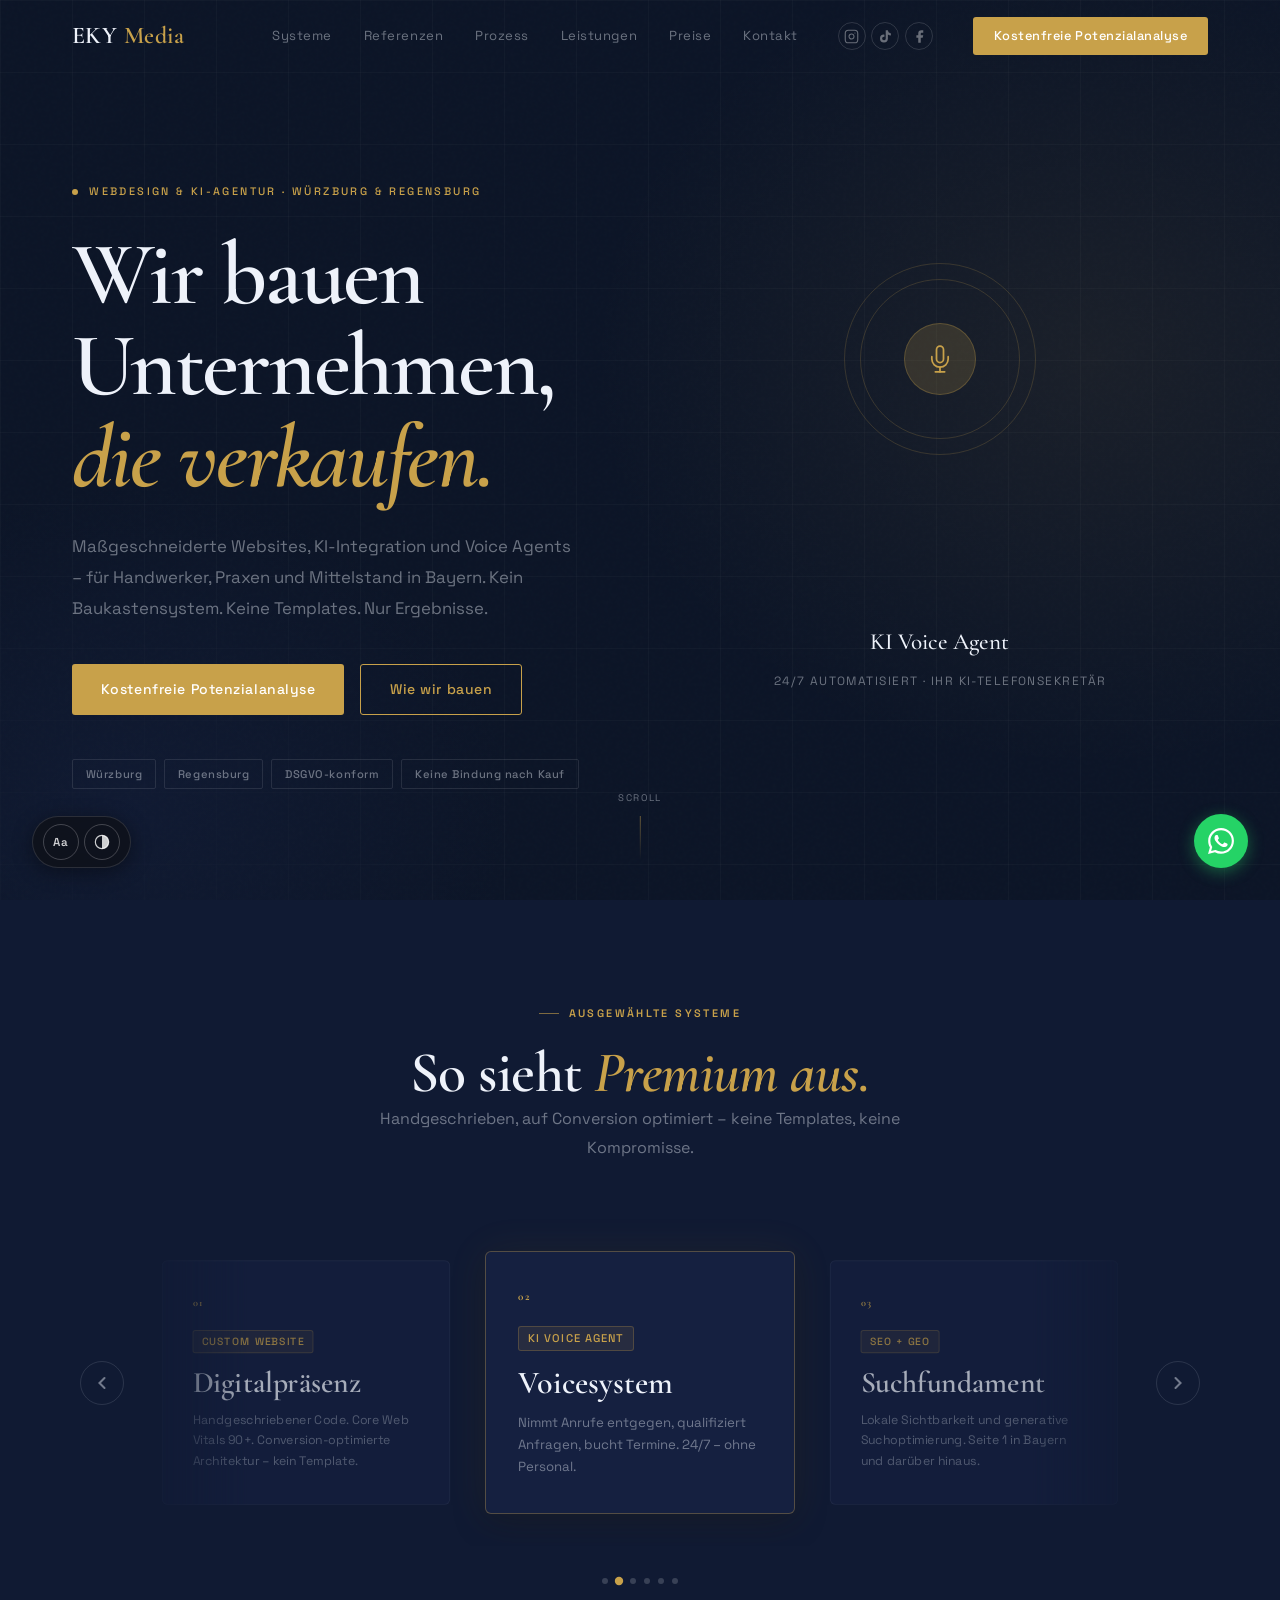
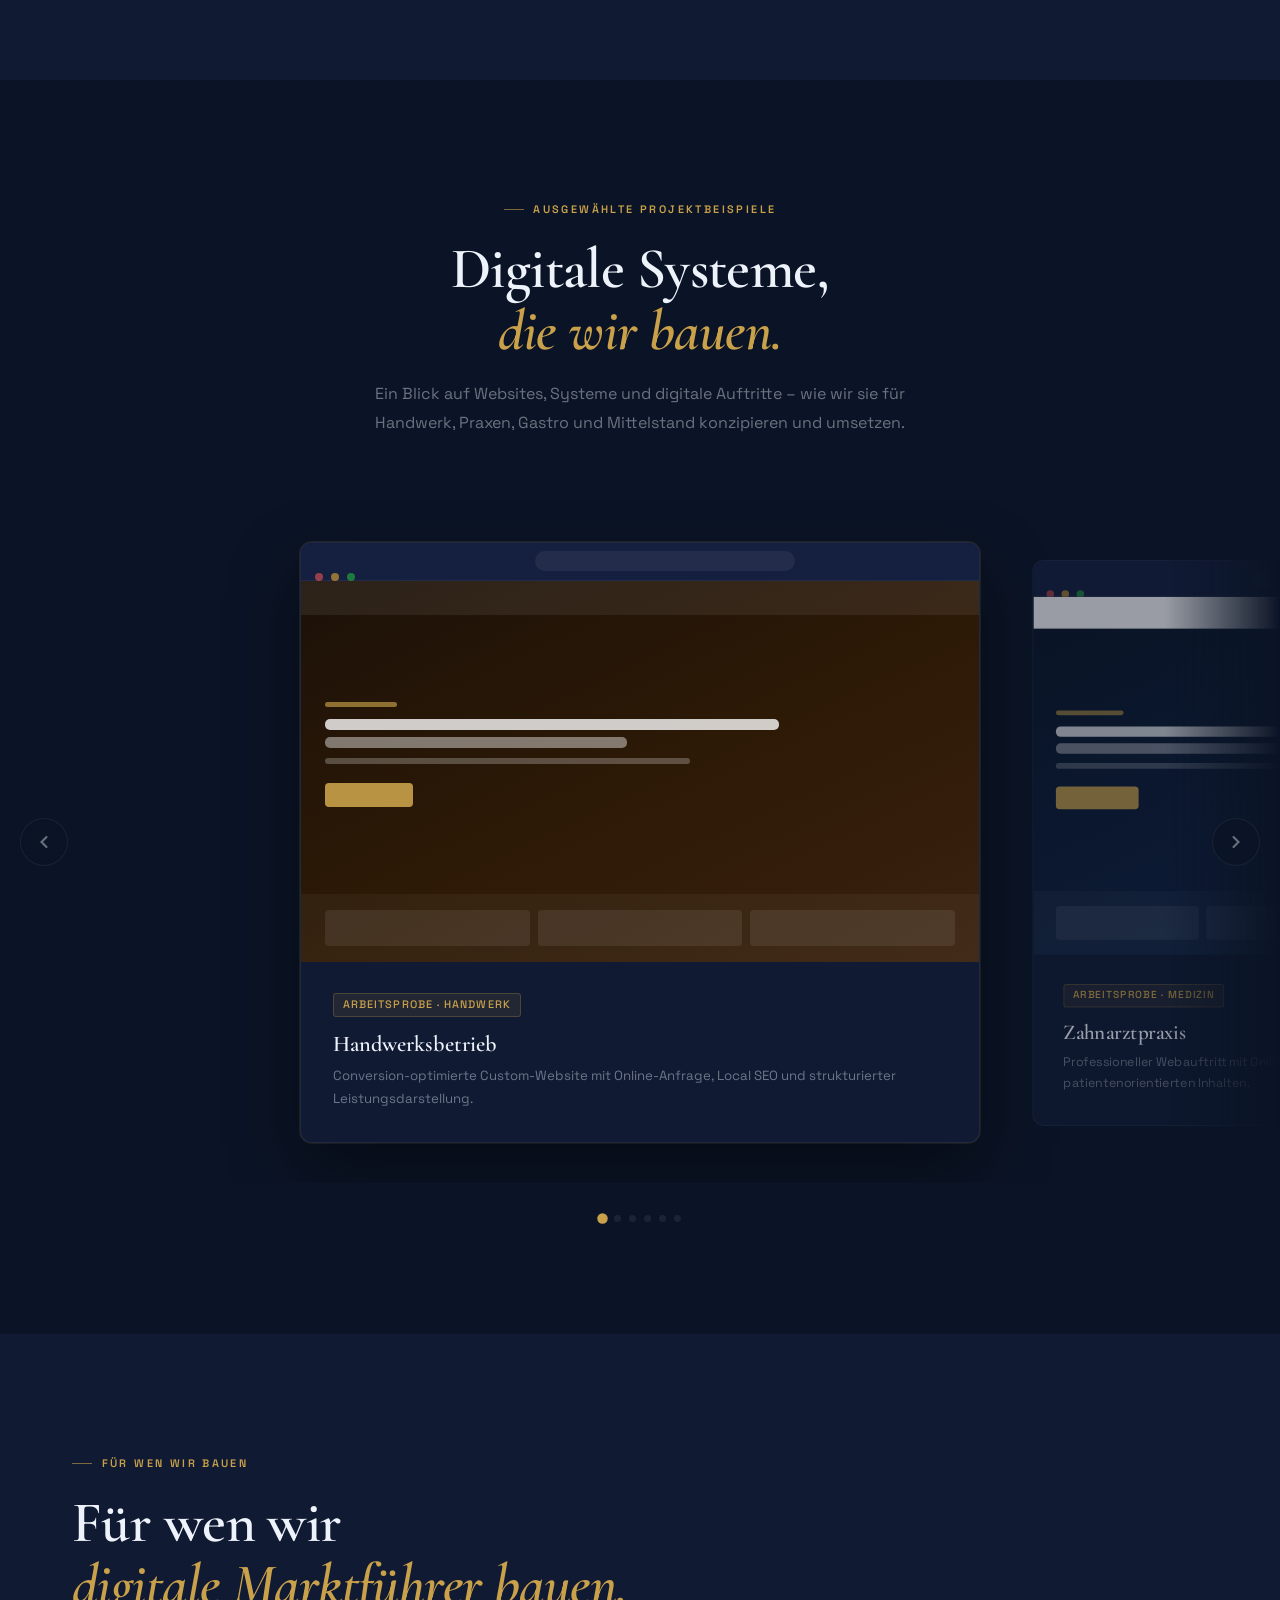
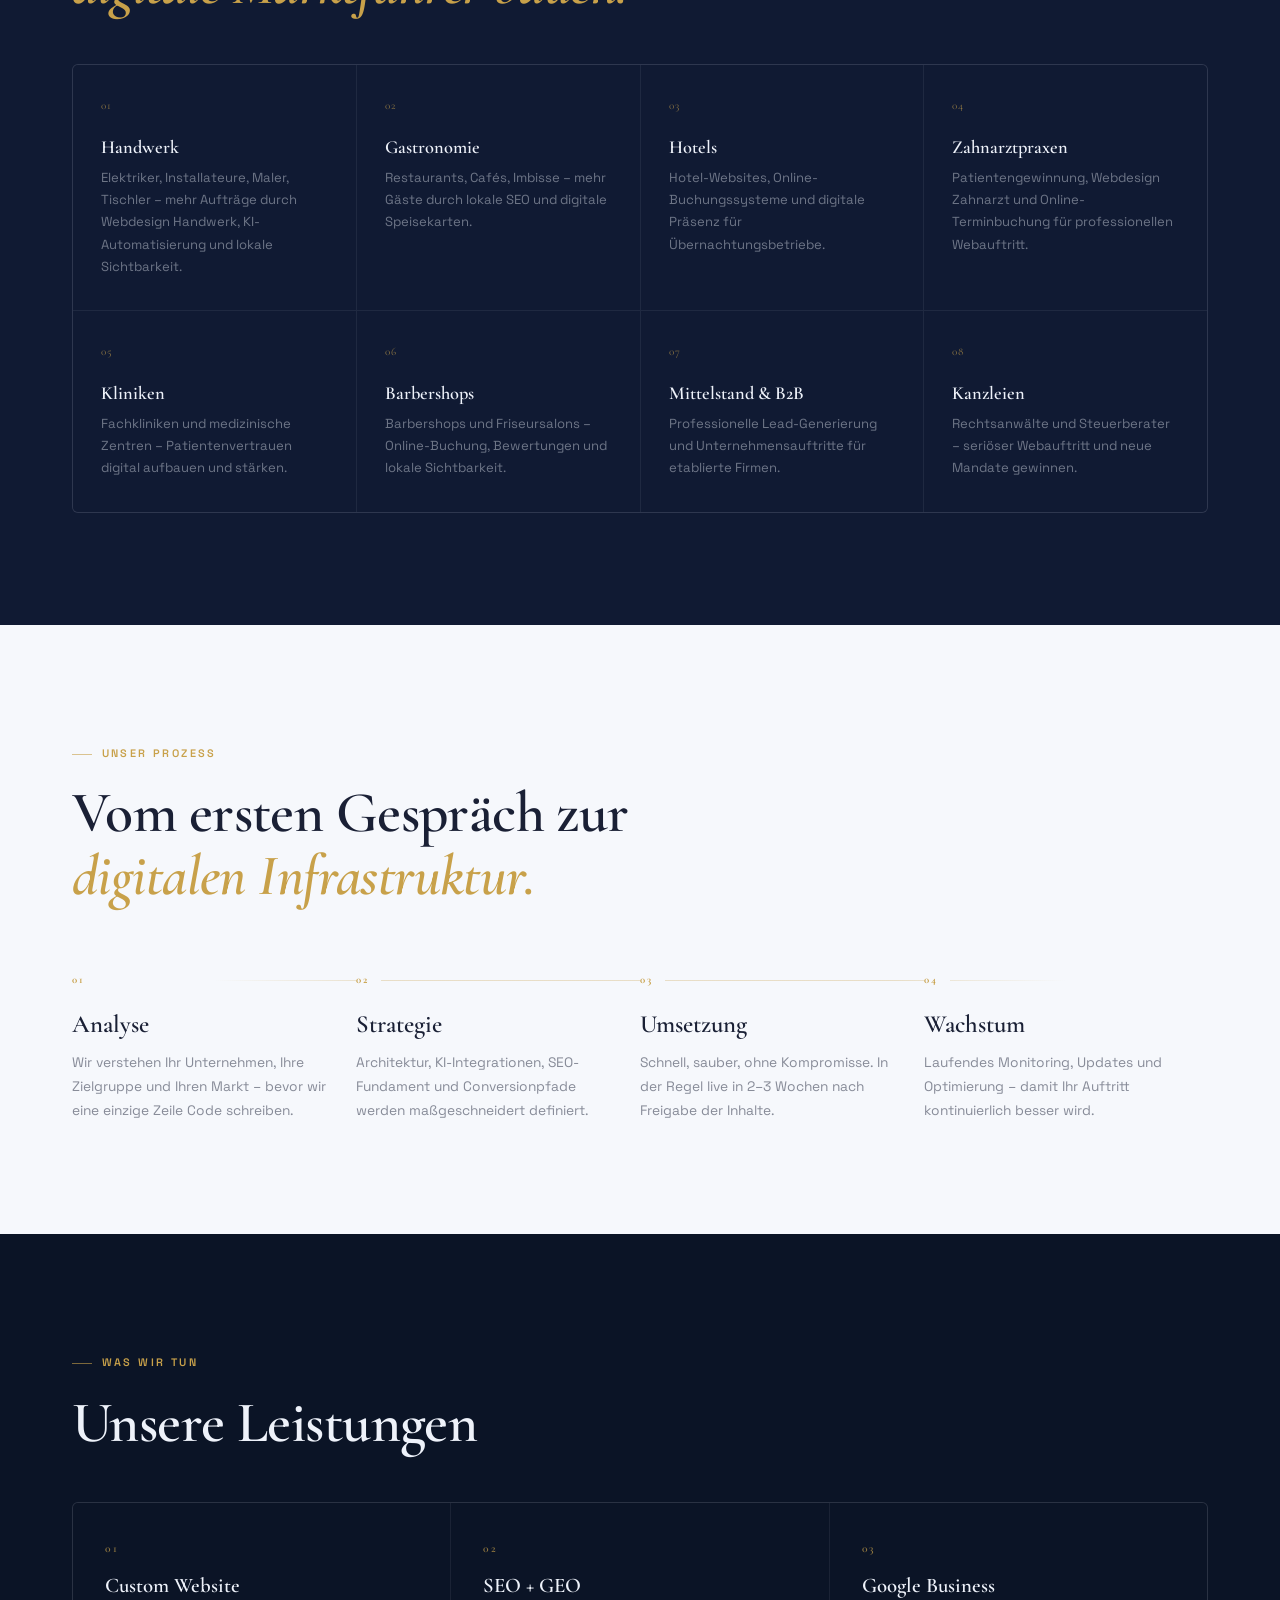
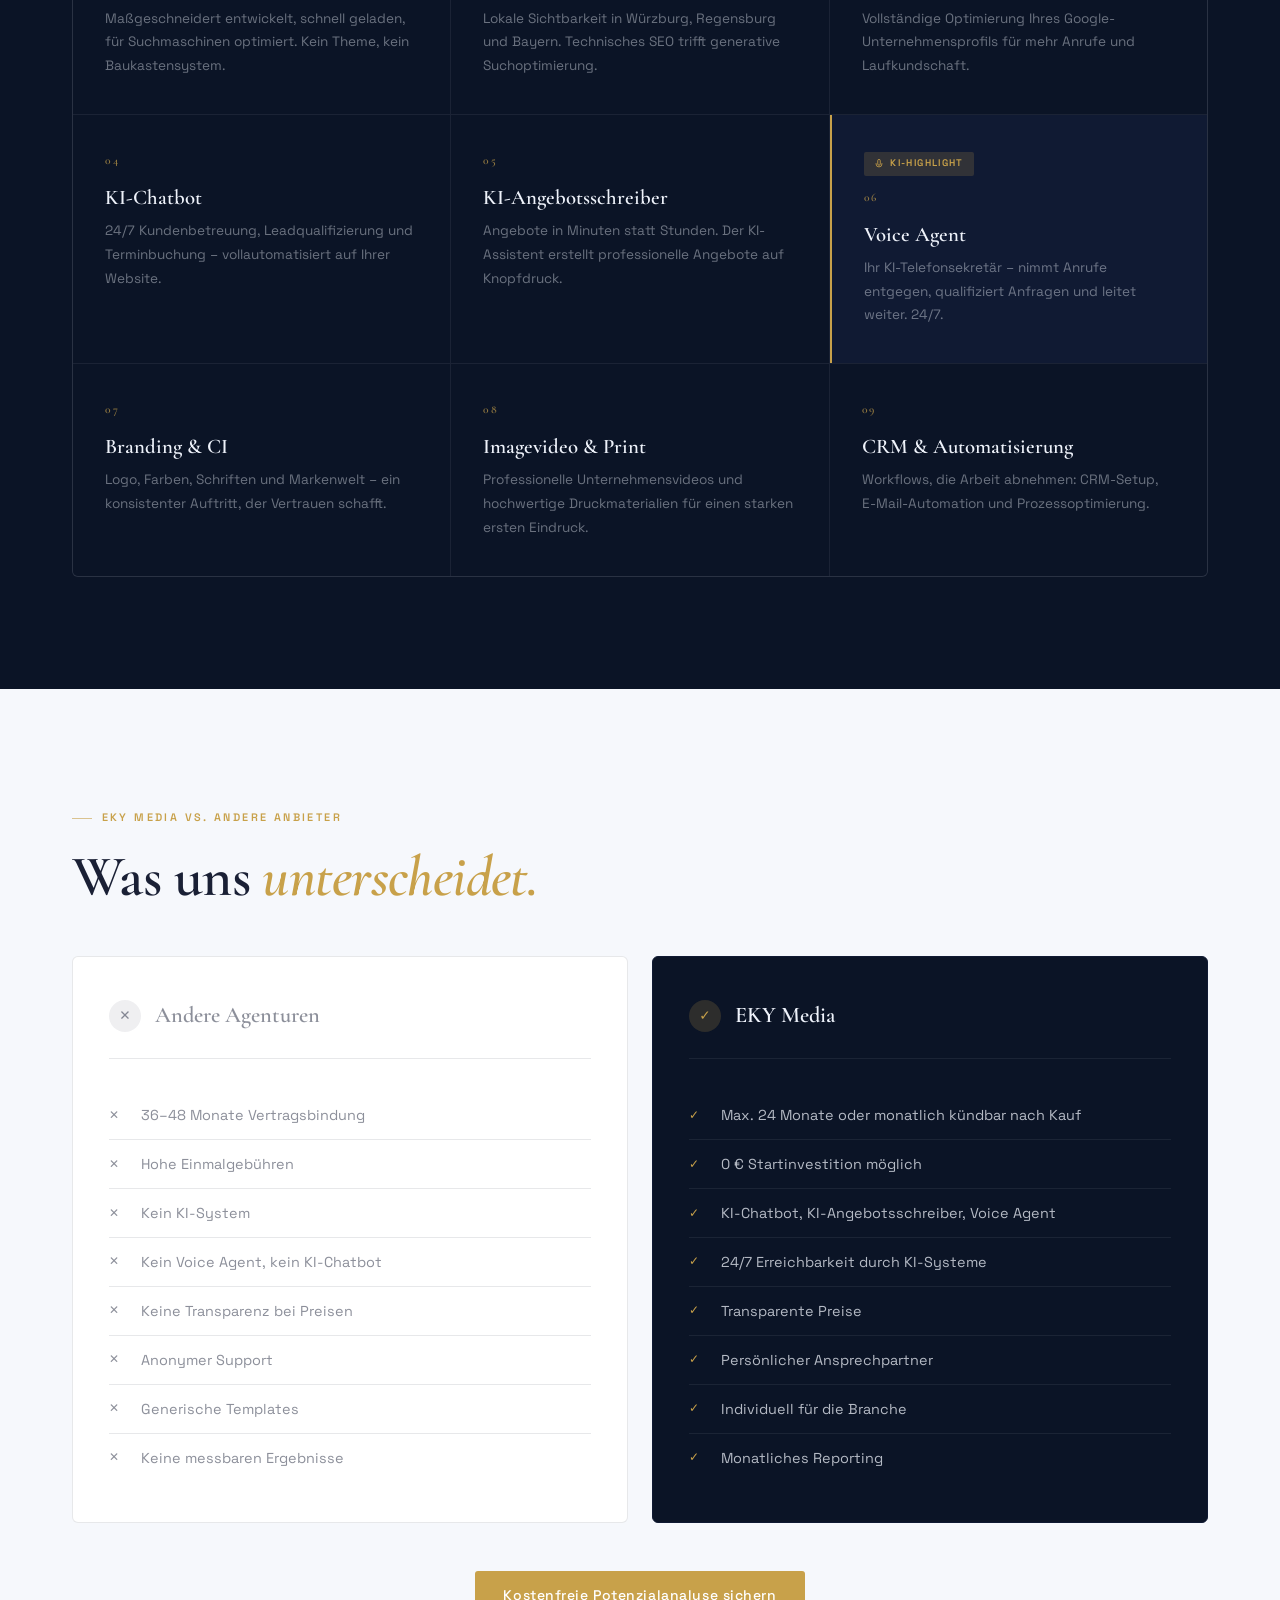
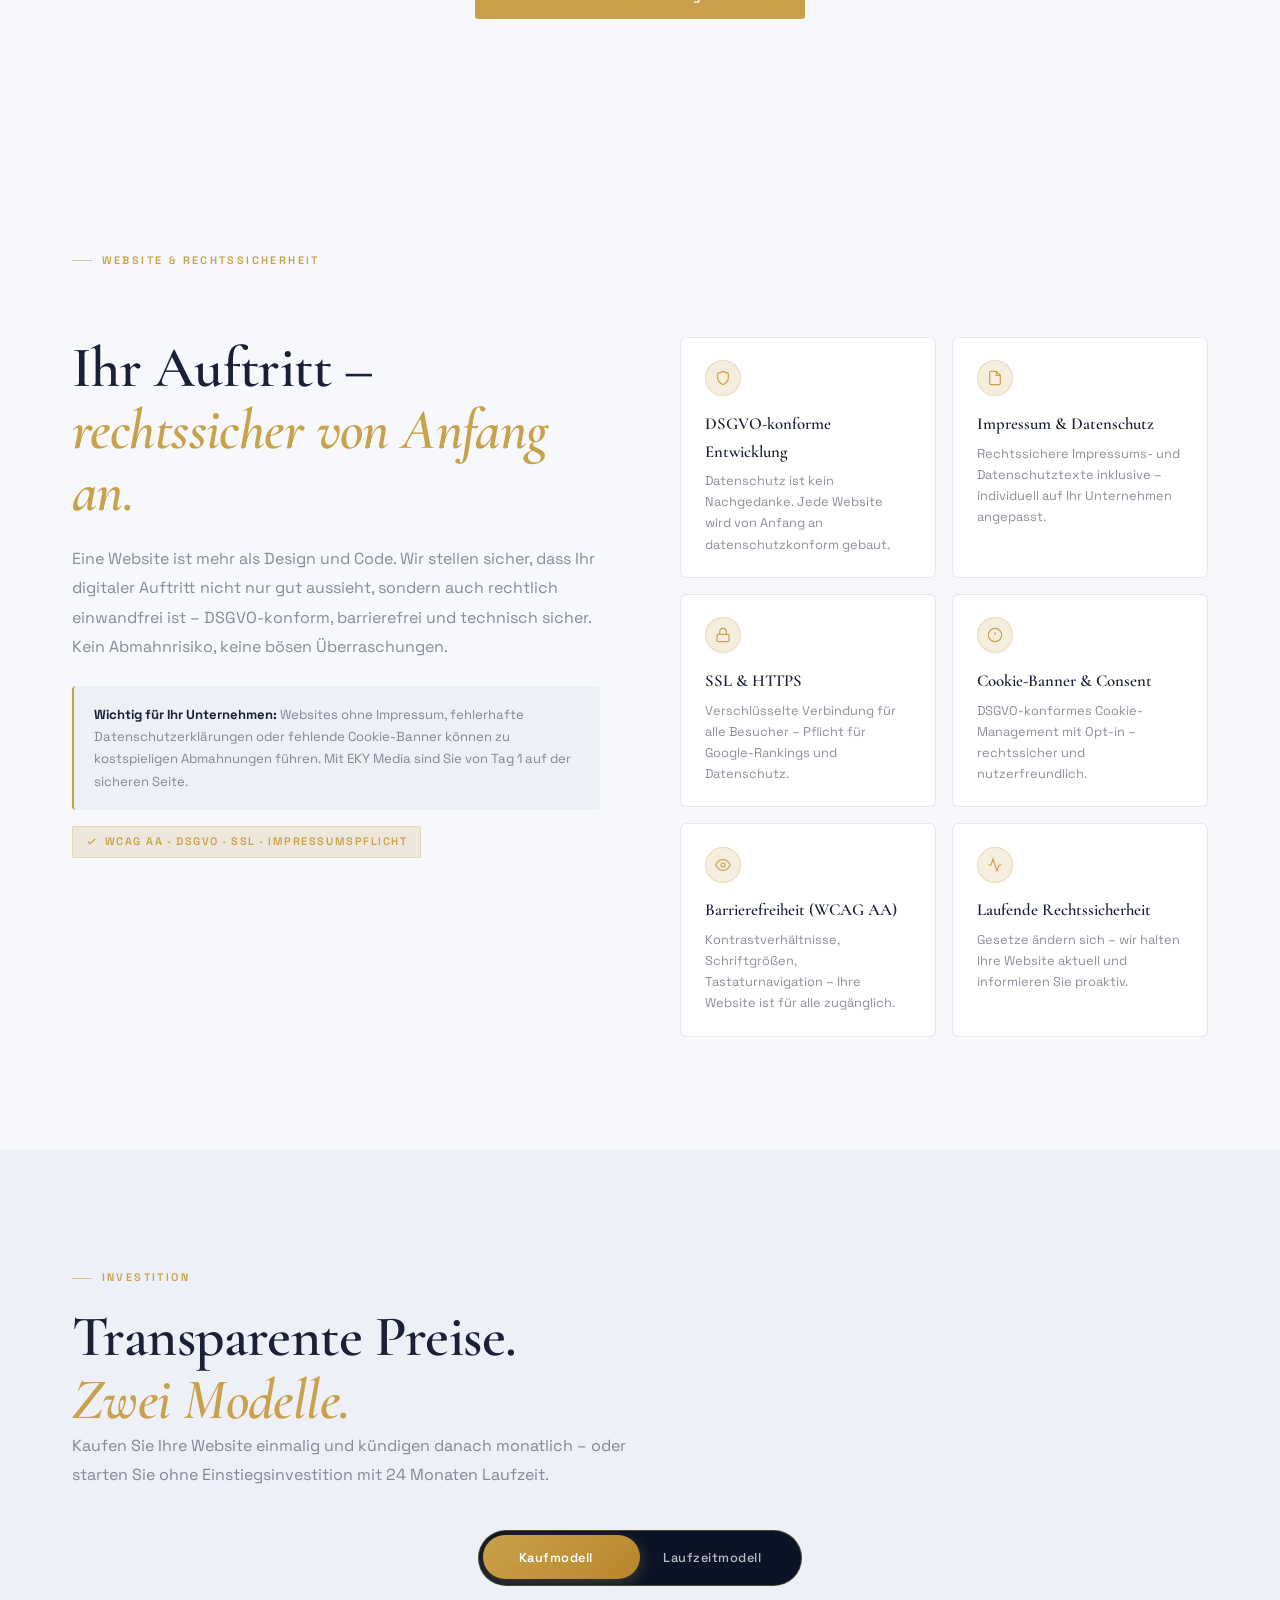
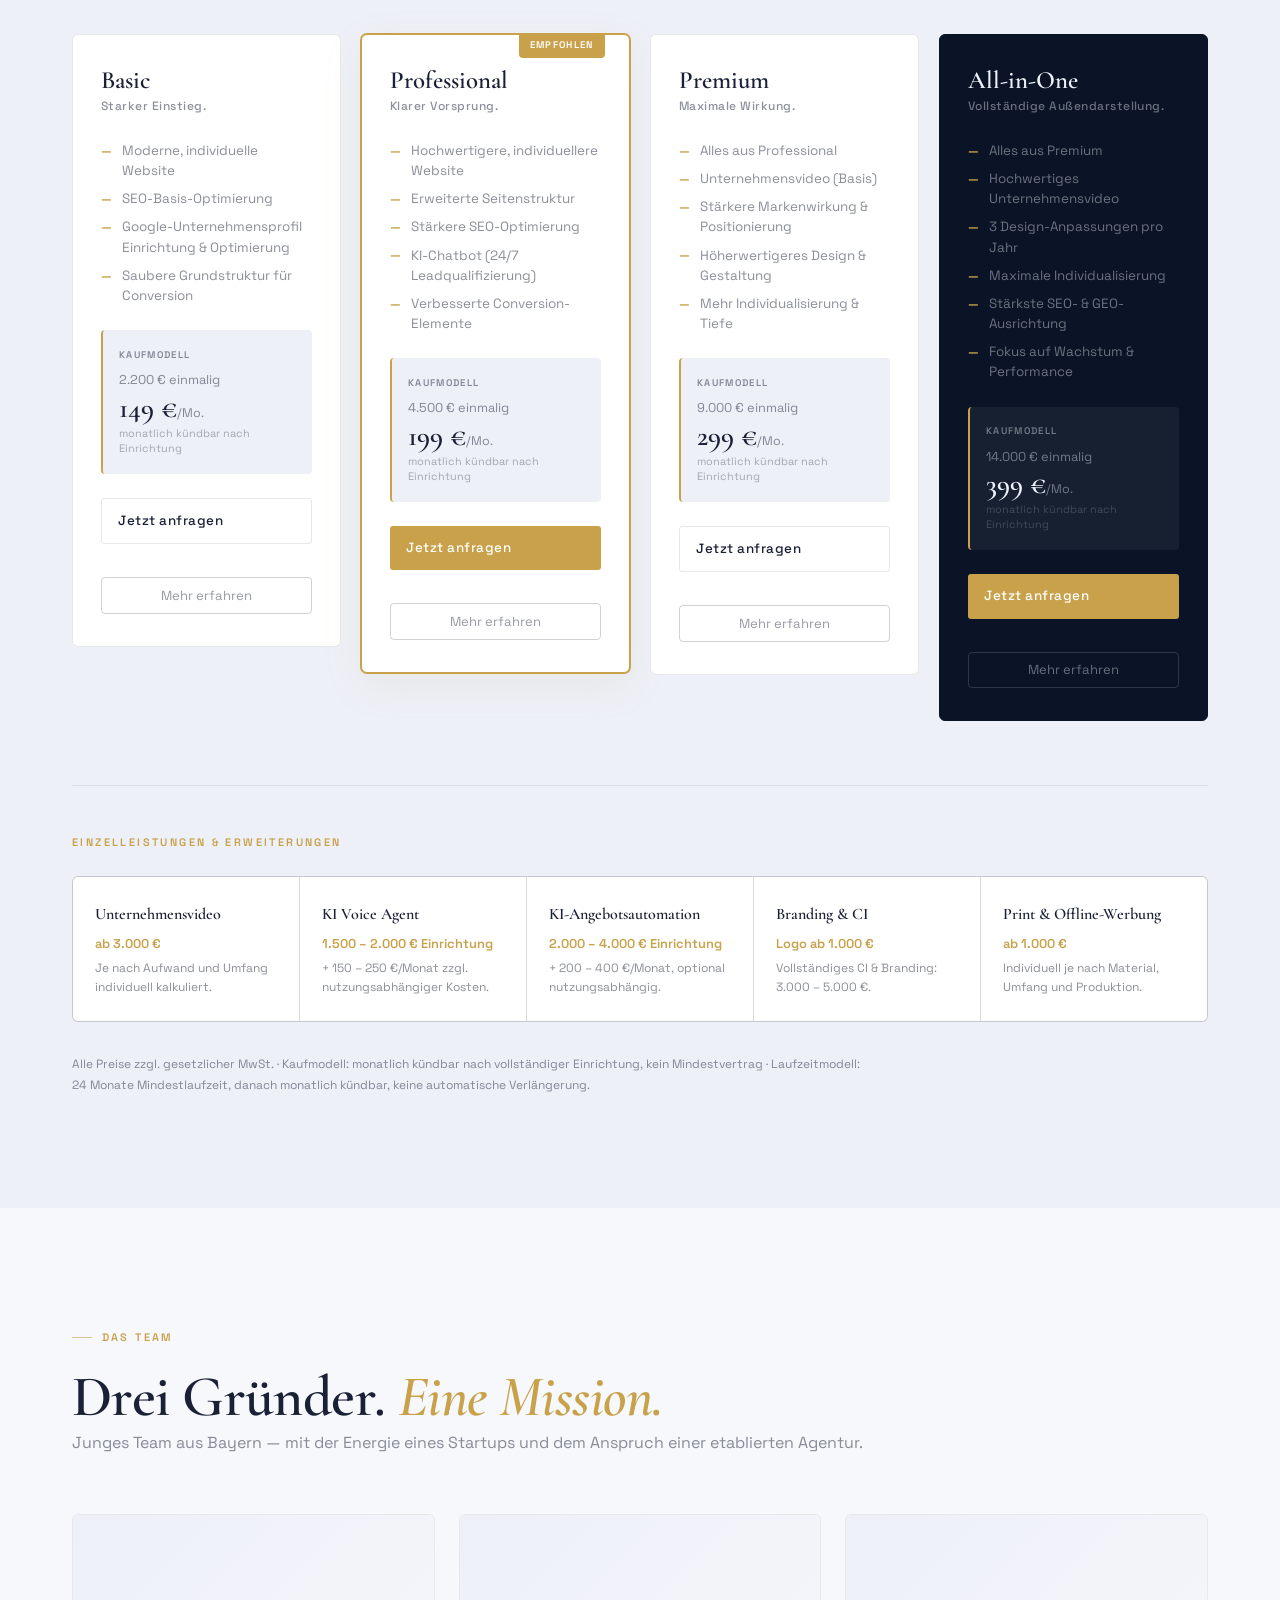
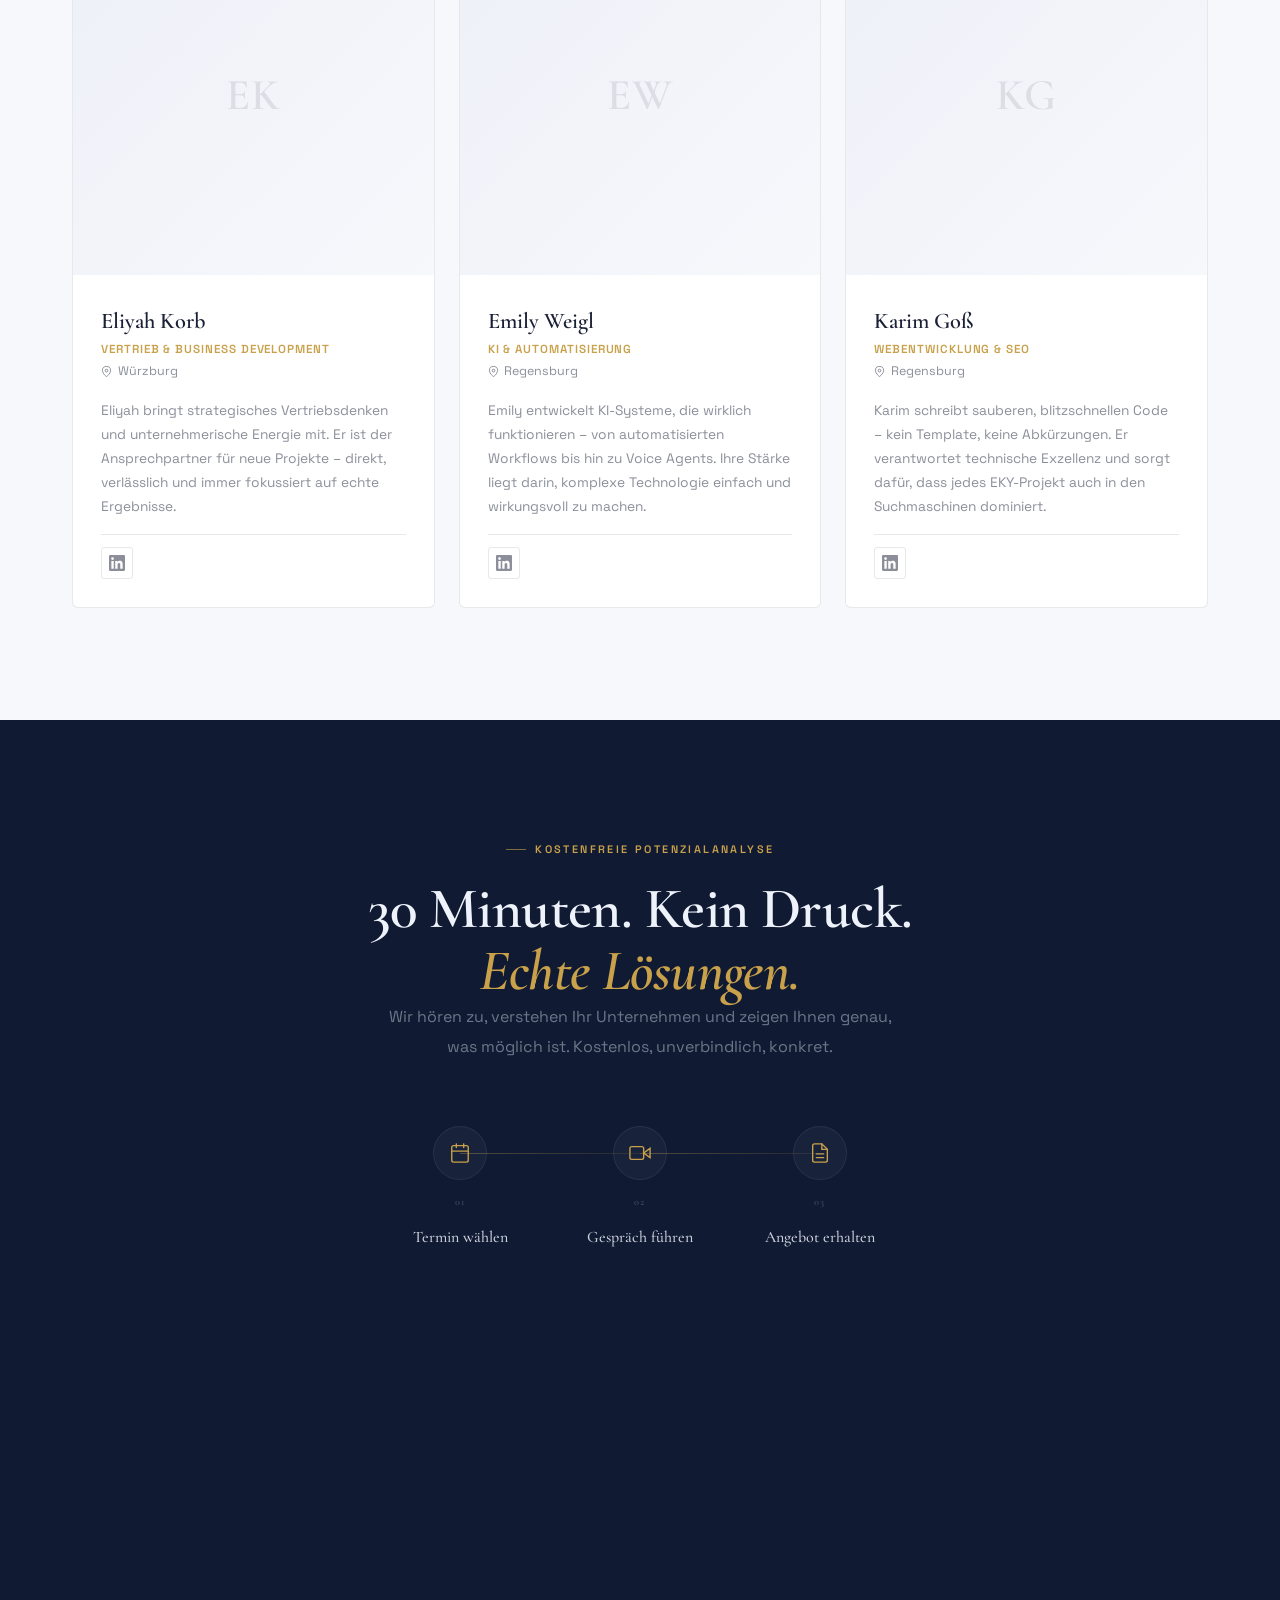
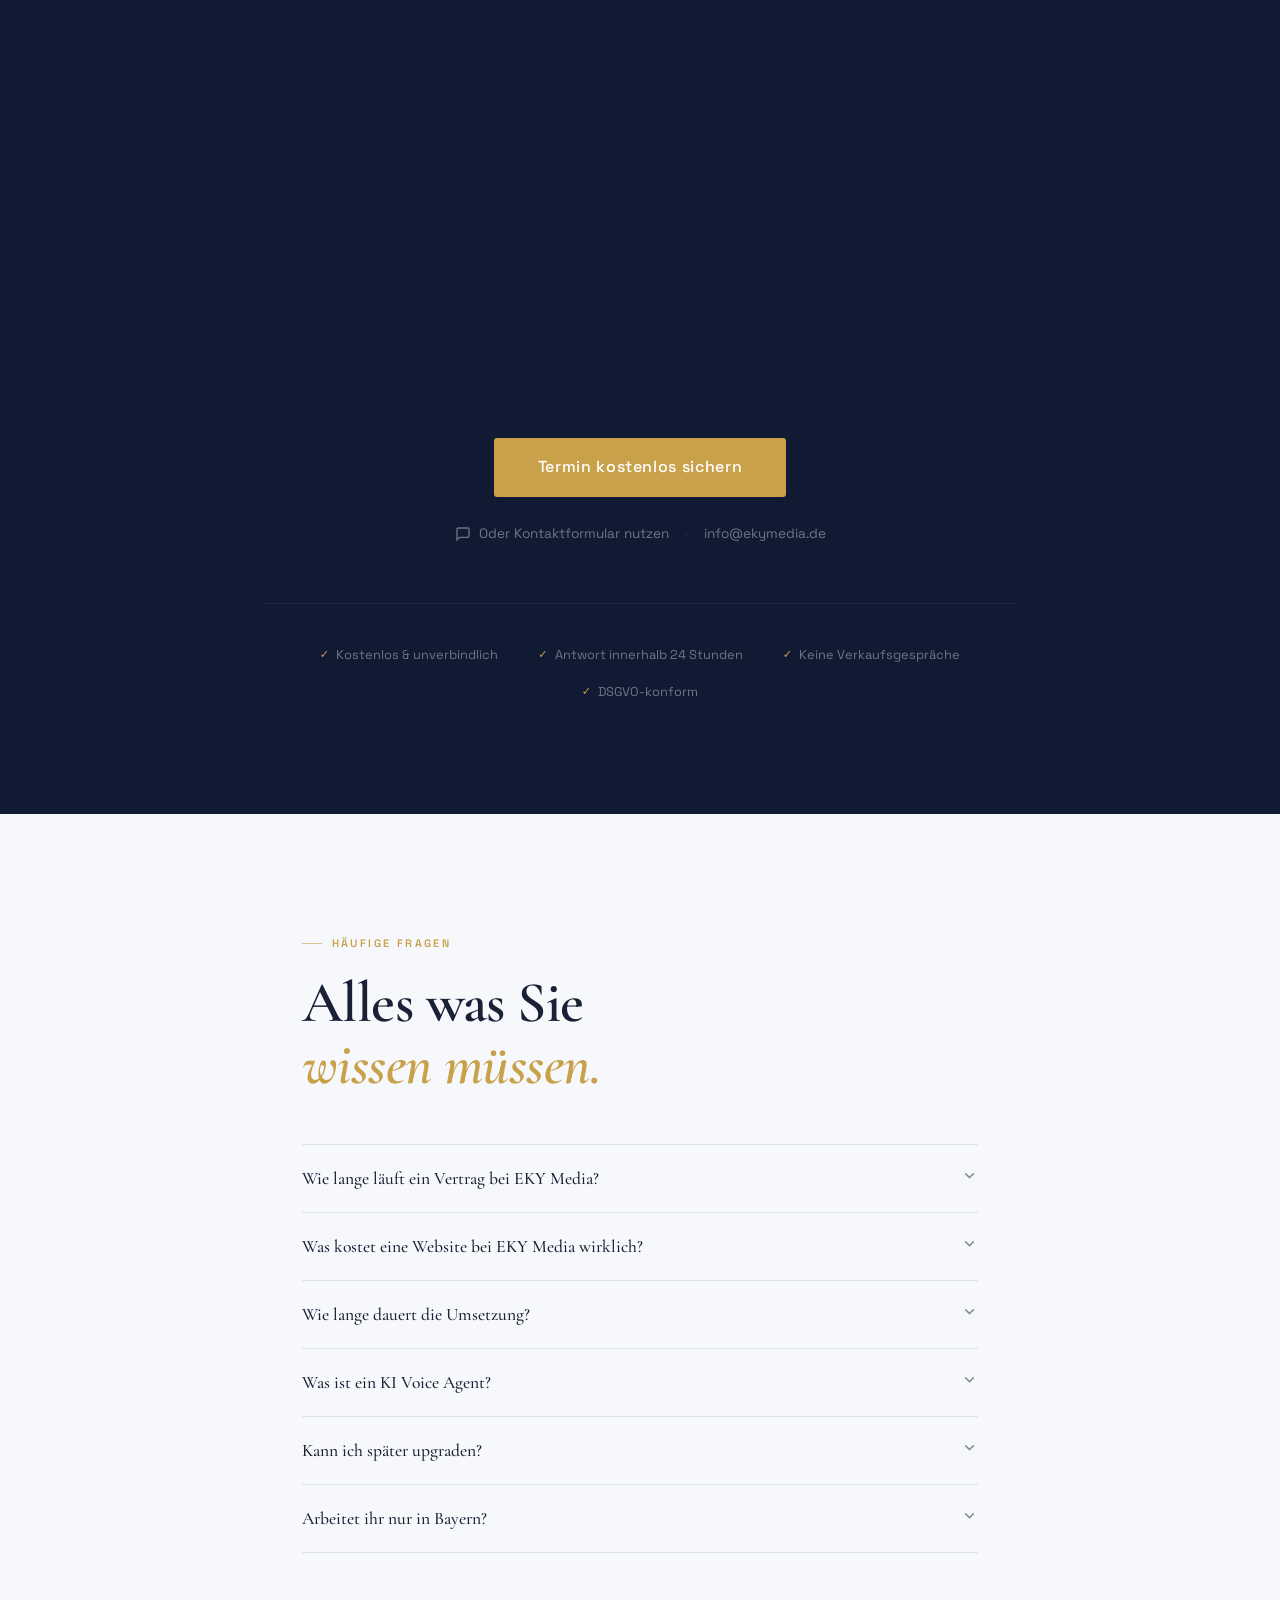
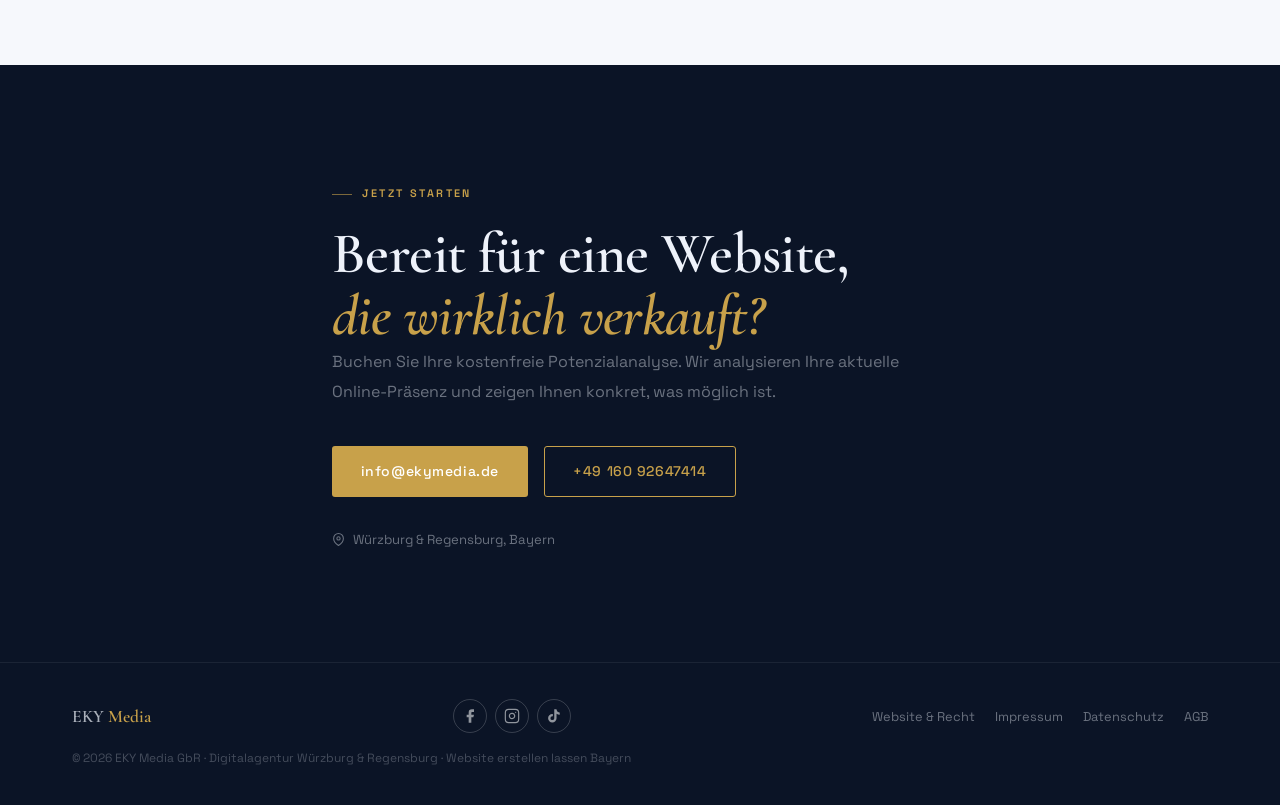
==== commit 813147cd: "Fix page-load scroll jump, add pricing modals, fix copy - Replace scrollIntoView with horizontal-onl" ====
--- a/index.html
+++ b/index.html
@@ -97,7 +97,7 @@
             "name": "Was kostet eine Website bei EKY Media?",
             "acceptedAnswer": {
               "@type": "Answer",
-              "text": "Das Starter-Paket beginnt bei 2.200 € einmalig oder 0 € Einstieg mit 250 €/Monat."
+              "text": "Das Basic-Paket beginnt bei 2.200 € einmalig oder 0 € Startinvestition mit 250 €/Monat."
             }
           },
           {
@@ -121,6 +121,30 @@
   <meta http-equiv="X-Content-Type-Options" content="nosniff">
   <meta http-equiv="Referrer-Policy" content="strict-origin-when-cross-origin">
   <meta http-equiv="Content-Security-Policy" content="upgrade-insecure-requests">
+  <style>
+    .pkg-overlay{position:fixed;inset:0;z-index:700;display:flex;align-items:center;justify-content:center;padding:1.5rem;pointer-events:none;opacity:0;transition:opacity .3s var(--ease);}
+    .pkg-overlay.open{pointer-events:all;opacity:1;}
+    .pkg-overlay-back{position:absolute;inset:0;background:rgba(11,20,38,.78);backdrop-filter:blur(6px);}
+    .pkg-overlay-panel{position:relative;background:var(--bg);border:1px solid var(--border-g);border-radius:10px;width:100%;max-width:660px;max-height:90vh;overflow-y:auto;padding:3rem 2.75rem 2.5rem;transform:translateY(24px);transition:transform .35s var(--ease);}
+    .pkg-overlay.open .pkg-overlay-panel{transform:translateY(0);}
+    .pkg-close{position:sticky;top:0;float:right;background:rgba(255,255,255,.06);border:1px solid var(--border);border-radius:50%;width:36px;height:36px;display:flex;align-items:center;justify-content:center;color:var(--text);font-size:1.25rem;cursor:pointer;line-height:1;transition:background .2s;}
+    .pkg-close:hover{background:rgba(200,161,74,.12);}
+    .pkg-name{font-family:var(--fd);font-size:2.2rem;font-weight:600;color:var(--text);margin-bottom:.35rem;}
+    .pkg-pos{font-size:.9rem;color:var(--gold-hi);line-height:1.65;margin-bottom:1.75rem;}
+    .pkg-section{margin-bottom:1.5rem;}
+    .pkg-section-title{font-size:.65rem;font-weight:600;letter-spacing:.12em;text-transform:uppercase;color:rgba(200,161,74,.7);margin-bottom:.6rem;padding-bottom:.4rem;border-bottom:1px solid rgba(200,161,74,.15);}
+    .pkg-section ul{list-style:none;display:flex;flex-direction:column;gap:.35rem;padding:0;}
+    .pkg-section ul li{font-size:.84rem;color:rgba(238,242,250,.72);line-height:1.6;padding-left:1.1rem;position:relative;}
+    .pkg-section ul li::before{content:'—';position:absolute;left:0;color:var(--gold);}
+    .pkg-upgrade{background:rgba(200,161,74,.06);border:1px solid rgba(200,161,74,.18);border-radius:6px;padding:1rem 1.25rem;font-size:.82rem;color:rgba(238,242,250,.6);line-height:1.65;margin-top:1.5rem;}
+    .pkg-cta-wrap{margin-top:2rem;padding-top:1.5rem;border-top:1px solid var(--border);}
+    .pkg-cta-wrap .btn{width:100%;justify-content:center;text-align:center;}
+    .p-btn-detail{width:100%;margin-top:.55rem;font-size:.82rem;padding:.55rem 1rem;background:transparent;border:1px solid rgba(26,32,53,.2);color:rgba(26,32,53,.45);border-radius:4px;cursor:pointer;transition:border-color .2s,color .2s;font-family:var(--fb);}
+    .p-btn-detail:hover{border-color:var(--gold);color:var(--gold);}
+    .p-dark .p-btn-detail{border-color:rgba(238,242,250,.15);color:rgba(238,242,250,.4);}
+    .p-dark .p-btn-detail:hover{border-color:var(--gold);color:var(--gold);}
+    @media(max-width:600px){.pkg-overlay-panel{padding:2rem 1.25rem;max-height:95vh;}.pkg-overlay{padding:.75rem;}}
+  </style>
 </head>
 <body>
 
@@ -573,7 +597,7 @@
         </div>
         <ul class="cmp-list" role="list">
           <li><span class="cmp-mark cmp-good">✓</span>Max. 24 Monate oder monatlich kündbar nach Kauf</li>
-          <li><span class="cmp-mark cmp-good">✓</span>0 EUR Einstieg möglich</li>
+          <li><span class="cmp-mark cmp-good">✓</span>0 € Startinvestition möglich</li>
           <li><span class="cmp-mark cmp-good">✓</span>KI-Chatbot, KI-Angebotsschreiber, Voice Agent</li>
           <li><span class="cmp-mark cmp-good">✓</span>24/7 Erreichbarkeit durch KI-Systeme</li>
           <li><span class="cmp-mark cmp-good">✓</span>Transparente Preise</li>
@@ -684,6 +708,7 @@
           <span class="p-price-note" data-kauf="monatlich kündbar nach Einrichtung" data-laufzeit="24 Monate, danach monatlich kündbar">monatlich kündbar nach Einrichtung</span>
         </div>
         <a href="#erstgespraech" class="btn btn-ghost-d p-btn">Jetzt anfragen</a>
+        <button class="p-btn-detail" data-pkg="basic">Mehr erfahren</button>
       </div>
 
       <!-- PROFESSIONAL (featured) -->
@@ -707,6 +732,7 @@
           <span class="p-price-note" data-kauf="monatlich kündbar nach Einrichtung" data-laufzeit="24 Monate, danach monatlich kündbar">monatlich kündbar nach Einrichtung</span>
         </div>
         <a href="#erstgespraech" class="btn btn-gold p-btn">Jetzt anfragen</a>
+        <button class="p-btn-detail" data-pkg="professional">Mehr erfahren</button>
       </div>
 
       <!-- PREMIUM -->
@@ -729,6 +755,7 @@
           <span class="p-price-note" data-kauf="monatlich kündbar nach Einrichtung" data-laufzeit="24 Monate, danach monatlich kündbar">monatlich kündbar nach Einrichtung</span>
         </div>
         <a href="#erstgespraech" class="btn btn-ghost-d p-btn">Jetzt anfragen</a>
+        <button class="p-btn-detail" data-pkg="premium">Mehr erfahren</button>
       </div>
 
       <!-- ALL-IN-ONE -->
@@ -752,6 +779,7 @@
           <span class="p-price-note" data-kauf="monatlich kündbar nach Einrichtung" data-laufzeit="24 Monate, danach monatlich kündbar">monatlich kündbar nach Einrichtung</span>
         </div>
         <a href="#erstgespraech" class="btn btn-gold p-btn">Jetzt anfragen</a>
+        <button class="p-btn-detail" data-pkg="allinone">Mehr erfahren</button>
       </div>
     </div>
 
@@ -877,7 +905,7 @@
     <h2 class="title title-d reveal reveal-d1" id="faq-h2">Alles was Sie<br/><em>wissen müssen.</em></h2>
     <dl class="faq-list" id="faqList" style="margin-top:3rem;">
       <div class="faq-item"><dt><button class="faq-trigger" aria-expanded="false" aria-controls="fp1">Wie lange läuft ein Vertrag bei EKY Media?<span class="faq-arrow"><svg width="17" height="17" viewBox="0 0 24 24" fill="none" stroke="currentColor" stroke-width="2"><polyline points="6 9 12 15 18 9"/></svg></span></button></dt><dd class="faq-panel" id="fp1" hidden><p>Beim Kauf-Modell gibt es nach dem einmaligen Setup keine Mindestlaufzeit – die monatliche Pauschale ist jederzeit kündbar. Beim Laufzeit-Modell gilt eine Mindestlaufzeit von 24 Monaten, danach monatlich kündbar ohne automatische Verlängerung.</p></dd></div>
-      <div class="faq-item"><dt><button class="faq-trigger" aria-expanded="false" aria-controls="fp2">Was kostet eine Website bei EKY Media wirklich?<span class="faq-arrow"><svg width="17" height="17" viewBox="0 0 24 24" fill="none" stroke="currentColor" stroke-width="2"><polyline points="6 9 12 15 18 9"/></svg></span></button></dt><dd class="faq-panel" id="fp2" hidden><p>Das Starter-Paket beginnt bei 2.200 € einmalig oder 0 € Startinvestition mit 250 €/Monat. Alle Preise sind transparent – keine versteckten Kosten.</p></dd></div>
+      <div class="faq-item"><dt><button class="faq-trigger" aria-expanded="false" aria-controls="fp2">Was kostet eine Website bei EKY Media wirklich?<span class="faq-arrow"><svg width="17" height="17" viewBox="0 0 24 24" fill="none" stroke="currentColor" stroke-width="2"><polyline points="6 9 12 15 18 9"/></svg></span></button></dt><dd class="faq-panel" id="fp2" hidden><p>Das Basic-Paket beginnt bei 2.200 € einmalig oder 0 € Startinvestition mit 250 €/Monat. Alle Preise sind transparent – keine versteckten Kosten.</p></dd></div>
       <div class="faq-item"><dt><button class="faq-trigger" aria-expanded="false" aria-controls="fp3">Wie lange dauert die Umsetzung?<span class="faq-arrow"><svg width="17" height="17" viewBox="0 0 24 24" fill="none" stroke="currentColor" stroke-width="2"><polyline points="6 9 12 15 18 9"/></svg></span></button></dt><dd class="faq-panel" id="fp3" hidden><p>In der Regel 2–3 Wochen nach Freigabe aller Inhalte.</p></dd></div>
       <div class="faq-item"><dt><button class="faq-trigger" aria-expanded="false" aria-controls="fp4">Was ist ein KI Voice Agent?<span class="faq-arrow"><svg width="17" height="17" viewBox="0 0 24 24" fill="none" stroke="currentColor" stroke-width="2"><polyline points="6 9 12 15 18 9"/></svg></span></button></dt><dd class="faq-panel" id="fp4" hidden><p>Ein KI-System, das Anrufe entgegennimmt, Fragen beantwortet und Termine bucht – 24/7 automatisiert. Kein Mitarbeiter nötig, keine Wartezeiten.</p></dd></div>
       <div class="faq-item"><dt><button class="faq-trigger" aria-expanded="false" aria-controls="fp5">Kann ich später upgraden?<span class="faq-arrow"><svg width="17" height="17" viewBox="0 0 24 24" fill="none" stroke="currentColor" stroke-width="2"><polyline points="6 9 12 15 18 9"/></svg></span></button></dt><dd class="faq-panel" id="fp5" hidden><p>Ja, alle Leistungen sind modular erweiterbar.</p></dd></div>
@@ -955,6 +983,15 @@
   </div>
 </div>
 
+<!-- PACKAGE OVERLAY -->
+<div id="pkgOverlay" class="pkg-overlay" role="dialog" aria-modal="true" aria-label="Paket Details">
+  <div class="pkg-overlay-back" id="pkgBack"></div>
+  <div class="pkg-overlay-panel" id="pkgPanel">
+    <button class="pkg-close" id="pkgClose" aria-label="Schließen">×</button>
+    <div id="pkgContent"></div>
+  </div>
+</div>
+
 <!-- WhatsApp -->
 <a href="https://wa.me/4916092647414" class="wa-btn" aria-label="WhatsApp Kontakt" target="_blank" rel="noopener noreferrer">
   <svg width="26" height="26" viewBox="0 0 24 24" fill="currentColor"><path d="M17.472 14.382c-.297-.149-1.758-.867-2.03-.967-.273-.099-.471-.148-.67.15-.197.297-.767.966-.94 1.164-.173.199-.347.223-.644.075-.297-.15-1.255-.463-2.39-1.475-.883-.788-1.48-1.761-1.653-2.059-.173-.297-.018-.458.13-.606.134-.133.298-.347.446-.52.149-.174.198-.298.298-.497.099-.198.05-.371-.025-.52-.075-.149-.669-1.612-.916-2.207-.242-.579-.487-.5-.669-.51-.173-.008-.371-.01-.57-.01-.198 0-.52.074-.792.372-.272.297-1.04 1.016-1.04 2.479 0 1.462 1.065 2.875 1.213 3.074.149.198 2.096 3.2 5.077 4.487.709.306 1.262.489 1.694.625.712.227 1.36.195 1.871.118.571-.085 1.758-.719 2.006-1.413.248-.694.248-1.289.173-1.413-.074-.124-.272-.198-.57-.347m-5.421 7.403h-.004a9.87 9.87 0 0 1-5.031-1.378l-.361-.214-3.741.982.998-3.648-.235-.374a9.86 9.86 0 0 1-1.51-5.26c.001-5.45 4.436-9.884 9.888-9.884 2.64 0 5.122 1.03 6.988 2.898a9.825 9.825 0 0 1 2.893 6.994c-.003 5.45-4.437 9.884-9.885 9.884m8.413-18.297A11.815 11.815 0 0 0 12.05 0C5.495 0 .16 5.335.157 11.892c0 2.096.547 4.142 1.588 5.945L.057 24l6.305-1.654a11.882 11.882 0 0 0 5.683 1.448h.005c6.554 0 11.89-5.335 11.893-11.893a11.821 11.821 0 0 0-3.48-8.413Z"/></svg>
@@ -966,6 +1003,9 @@
 <script>
 (function(){
 'use strict';
+
+if ('scrollRestoration' in history) history.scrollRestoration = 'manual';
+if (!location.hash || location.hash === '#') window.scrollTo(0, 0);
 
 // ── WAVEFORM BARS ────────────────────────────
 const wf = document.getElementById('waveform');
@@ -1078,7 +1118,8 @@
       c.classList.toggle('adj-prev', i === current - 1);
       c.classList.toggle('adj-next', i === current + 1);
     });
-    cards[current].scrollIntoView({ behavior: 'smooth', inline: 'center', block: 'nearest' });
+    const _tl = cards[current].offsetLeft - (vp.offsetWidth - cards[current].offsetWidth) / 2;
+    vp.scrollTo({ left: Math.max(0, _tl), behavior: 'smooth' });
     dotsWrap.querySelectorAll('.port-dot').forEach((d, i) => d.classList.toggle('active', i === current));
   }
 
@@ -1580,6 +1621,70 @@
   goTo(0);
 })();
 
+// ── PACKAGE OVERLAY ──────────────────────────
+const PKG_DATA = {
+  basic: {
+    name:'Basic', tagline:'Starker Einstieg in Ihre digitale Präsenz.',
+    sections:[
+      {title:'Was enthalten ist', items:['Moderne, individuelle Website (handgeschrieben – kein Baukasten)','SEO-Basisoptimierung (On-Page)','Google-Unternehmensprofil – Einrichtung & Optimierung','Saubere Conversion-Struktur','Mobile-first & vollständig responsive','DSGVO-konforme Implementierung']},
+      {title:'Preismodelle', items:['Kaufmodell: 2.200 € einmalig + 149 €/Monat (monatlich kündbar nach Einrichtung)','Laufzeitmodell: 0 € Startinvestition + 250 €/Monat (24 Monate Mindestlaufzeit, danach monatlich kündbar)']}
+    ],
+    upgrade:'Für KI-Chatbot, stärkere SEO und mehr Conversion-Elemente empfehlen wir das Professional-Paket.'
+  },
+  professional: {
+    name:'Professional', tagline:'Der klare Vorsprung vor Ihren Mitbewerbern.',
+    sections:[
+      {title:'Was enthalten ist', items:['Hochwertigere, individuellere Website (erweiterte Seitenstruktur)','Stärkere SEO-Optimierung + GEO-Grundlage','KI-Chatbot (24/7 Leadqualifizierung & Terminbuchung)','Verbesserte Conversion-Elemente & Struktur','Google Business – laufende Pflege & monatliches Reporting','Persönlicher Ansprechpartner']},
+      {title:'Preismodelle', items:['Kaufmodell: 4.500 € einmalig + 199 €/Monat (monatlich kündbar nach Einrichtung)','Laufzeitmodell: 0 € Startinvestition + 390 €/Monat (24 Monate Mindestlaufzeit, danach monatlich kündbar)']}
+    ],
+    upgrade:'Professional ist unser meistgewähltes Paket. Für Unternehmensvideo und maximale Markenwirkung: Premium.'
+  },
+  premium: {
+    name:'Premium', tagline:'Maximale Wirkung. Starke Positionierung.',
+    sections:[
+      {title:'Was enthalten ist', items:['Alles aus Professional','Unternehmensvideo (Basis-Produktion vor Ort)','Stärkere Markenwirkung & Positionierung','Höherwertigeres Design & Gestaltung','Mehr Individualisierung & inhaltliche Tiefe','Erweiterte SEO- & GEO-Optimierung']},
+      {title:'Preismodelle', items:['Kaufmodell: 9.000 € einmalig + 299 €/Monat (monatlich kündbar nach Einrichtung)','Laufzeitmodell: 0 € Startinvestition + 720 €/Monat (24 Monate Mindestlaufzeit, danach monatlich kündbar)']}
+    ],
+    upgrade:'Für vollständige Außendarstellung mit hochwertigem Imagevideo und 3 Designanpassungen pro Jahr: All-in-One.'
+  },
+  allinone: {
+    name:'All-in-One', tagline:'Vollständige Außendarstellung. Alles aus einer Hand.',
+    sections:[
+      {title:'Was enthalten ist', items:['Alles aus Premium','Hochwertiges Unternehmensvideo (professionelle Produktion)','3 Design-Anpassungen pro Jahr','Maximale Individualisierung','Stärkste SEO- & GEO-Ausrichtung','Fokus auf nachhaltiges Wachstum & Performance']},
+      {title:'Preismodelle', items:['Kaufmodell: 14.000 € einmalig + 399 €/Monat (monatlich kündbar nach Einrichtung)','Laufzeitmodell: 0 € Startinvestition + 1.050 €/Monat (24 Monate Mindestlaufzeit, danach monatlich kündbar)']}
+    ],
+    upgrade:'Das vollständigste Paket. Für individuelle Erweiterungen jenseits dieses Umfangs – sprechen Sie uns direkt an.'
+  }
+};
+
+function openPkg(key) {
+  const d = PKG_DATA[key]; if (!d) return;
+  document.getElementById('pkgContent').innerHTML =
+    `<p class="pkg-name">${d.name}</p><p class="pkg-pos">${d.tagline}</p>` +
+    d.sections.map(s =>
+      `<div class="pkg-section"><p class="pkg-section-title">${s.title}</p><ul>${s.items.map(it => `<li>${it}</li>`).join('')}</ul></div>`
+    ).join('') +
+    (d.upgrade ? `<div class="pkg-upgrade">${d.upgrade}</div>` : '') +
+    `<div class="pkg-cta-wrap"><a href="#erstgespraech" class="btn btn-gold pkg-cta-link">Kostenfreie Potenzialanalyse anfragen</a></div>`;
+  const ov = document.getElementById('pkgOverlay');
+  ov.classList.add('open');
+  document.body.style.overflow = 'hidden';
+}
+
+function closePkg() {
+  document.getElementById('pkgOverlay').classList.remove('open');
+  document.body.style.overflow = '';
+}
+
+document.getElementById('pkgBack')?.addEventListener('click', closePkg);
+document.getElementById('pkgClose')?.addEventListener('click', closePkg);
+document.getElementById('pkgOverlay')?.addEventListener('click', e => {
+  if (e.target.closest('.pkg-cta-link')) closePkg();
+});
+document.querySelectorAll('[data-pkg]').forEach(btn => {
+  btn.addEventListener('click', () => openPkg(btn.dataset.pkg));
+});
+
 // ── COOKIE CONSENT ───────────────────────────
 const cookieBanner = document.getElementById('cookieBanner');
 const CONSENT_KEY = 'eky_cookie_consent';
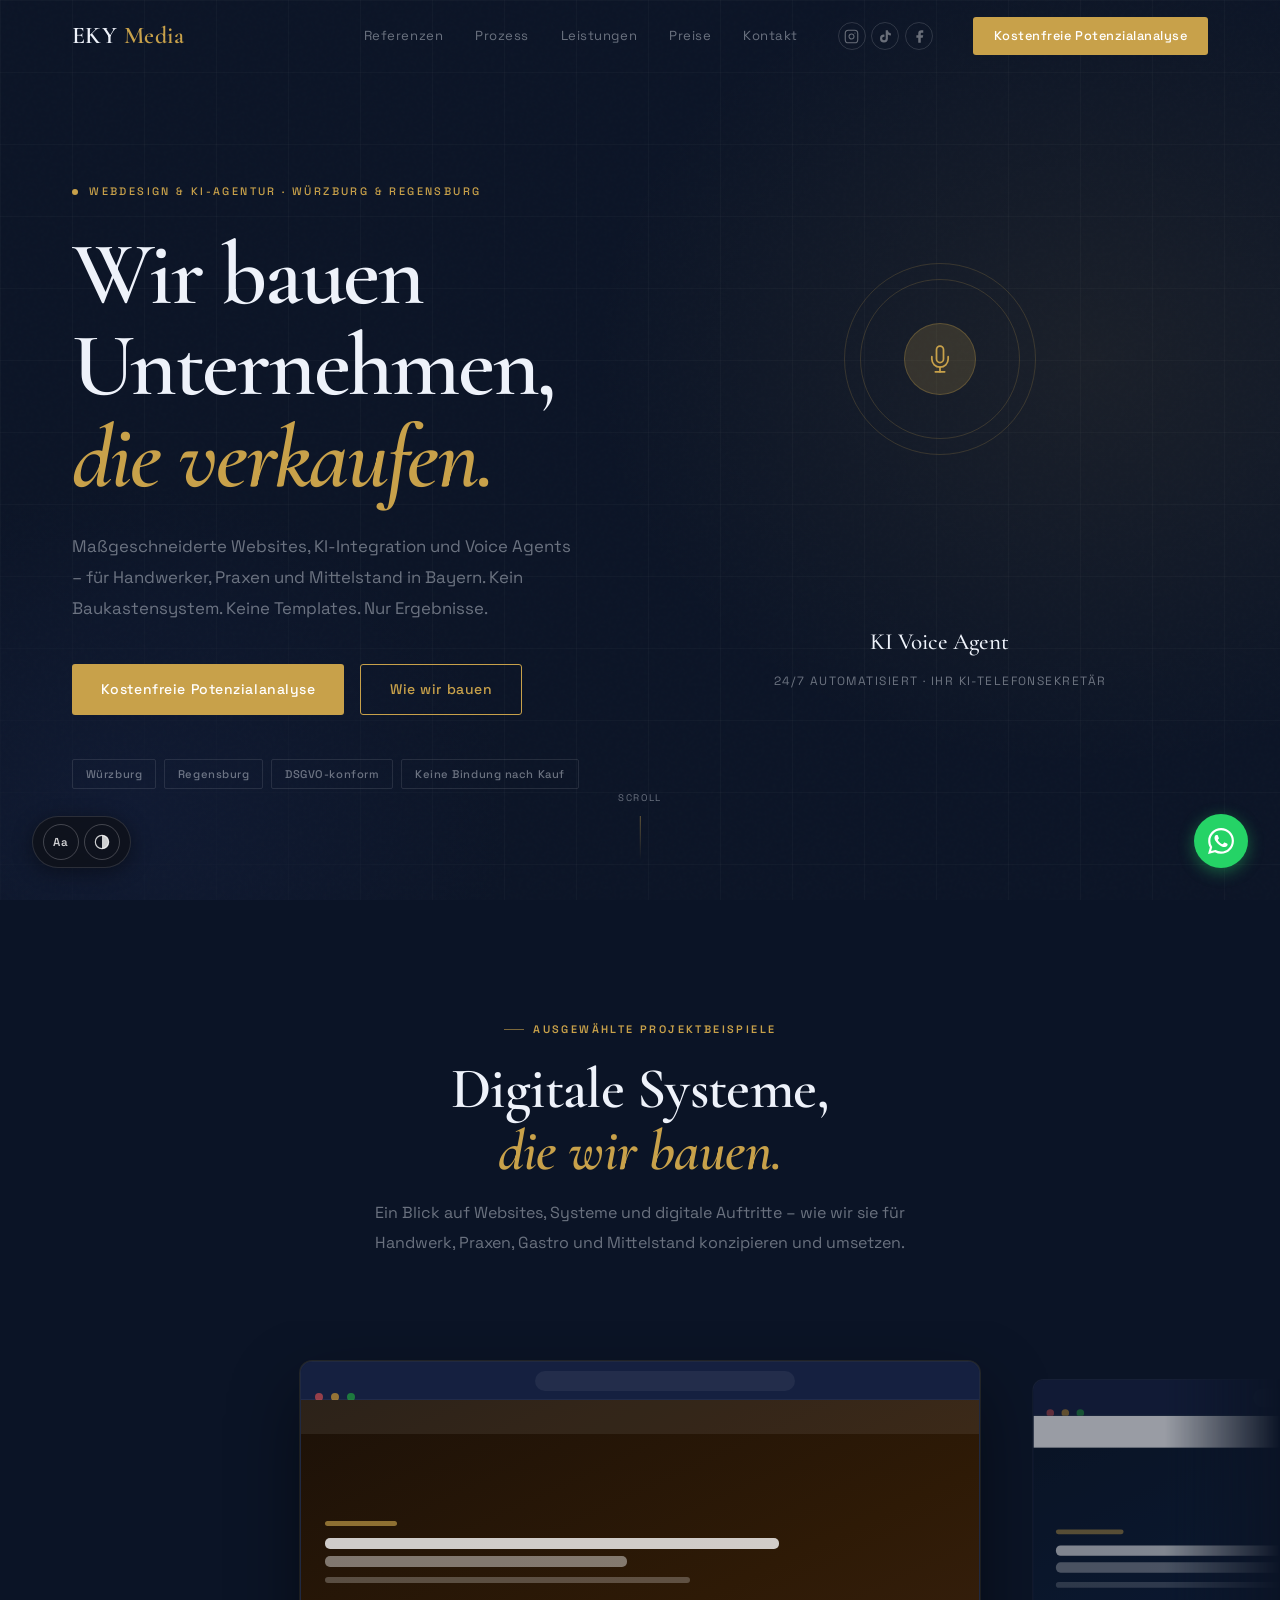
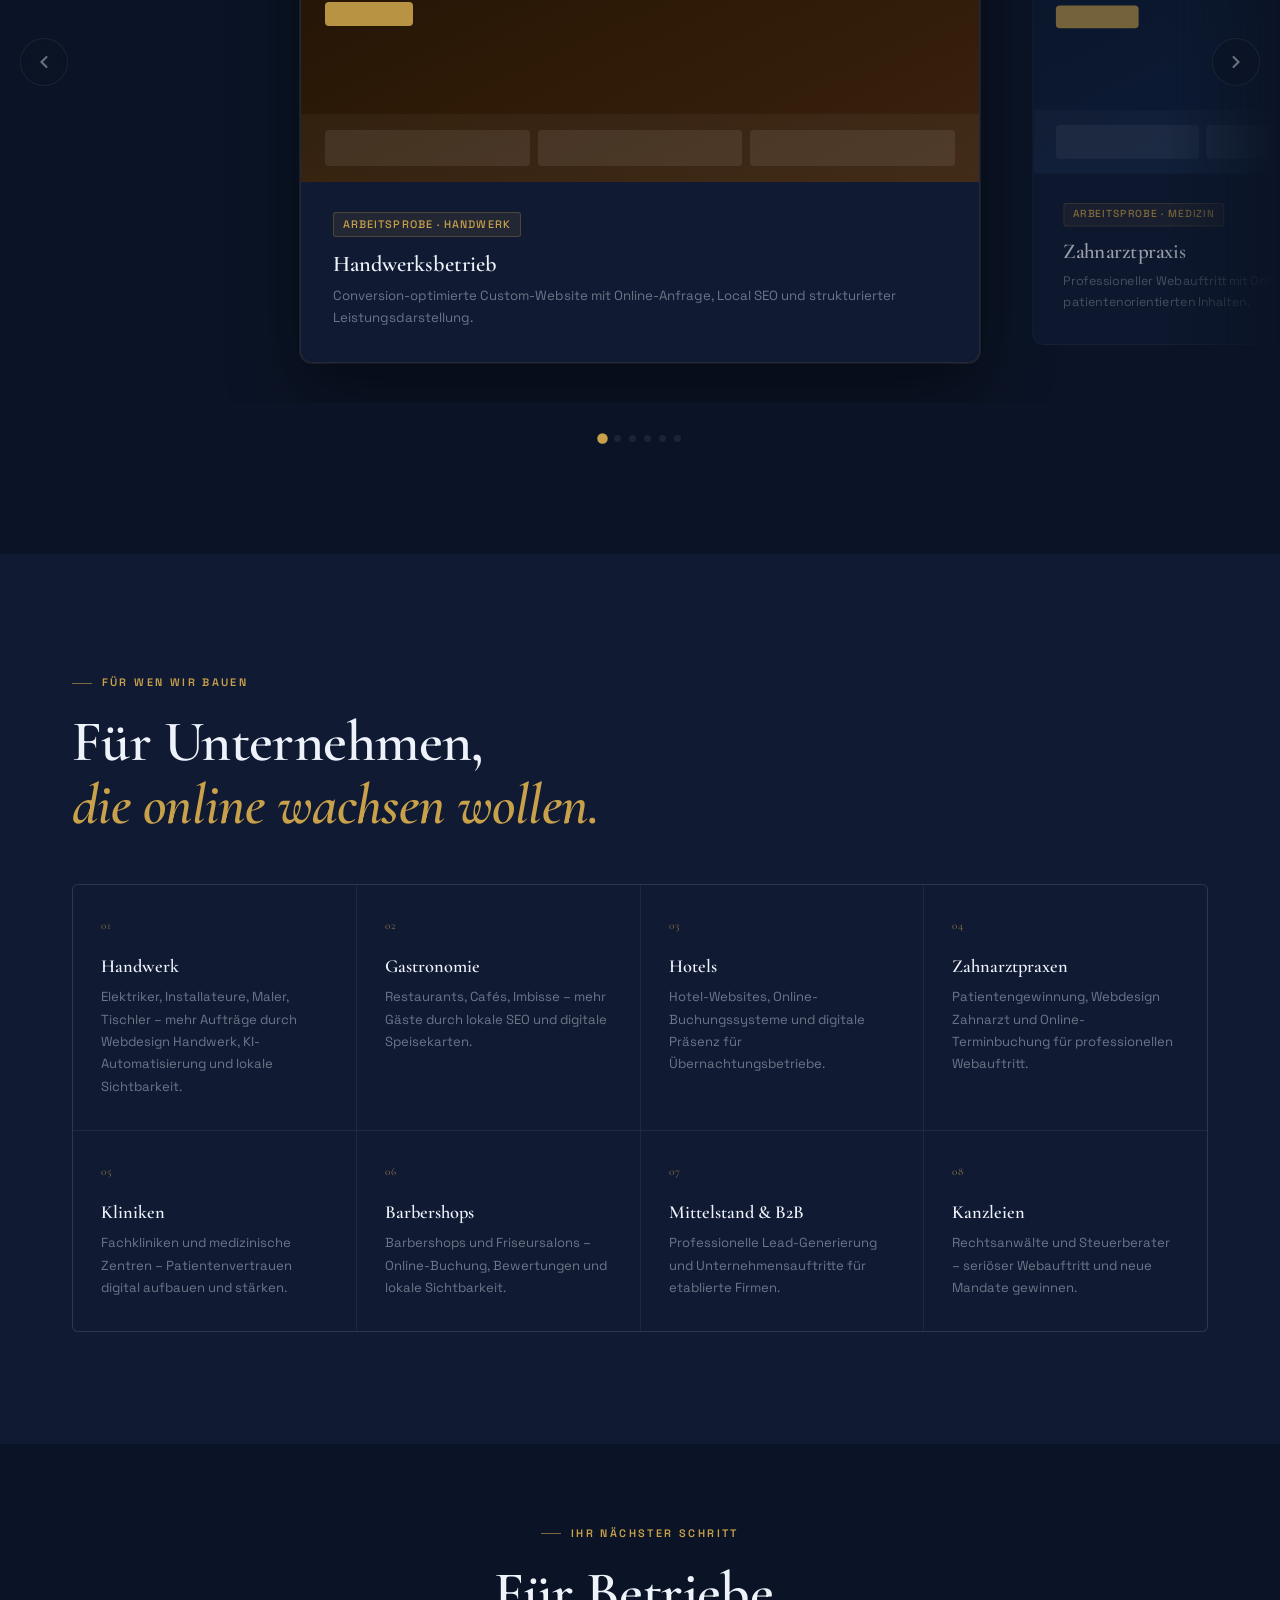
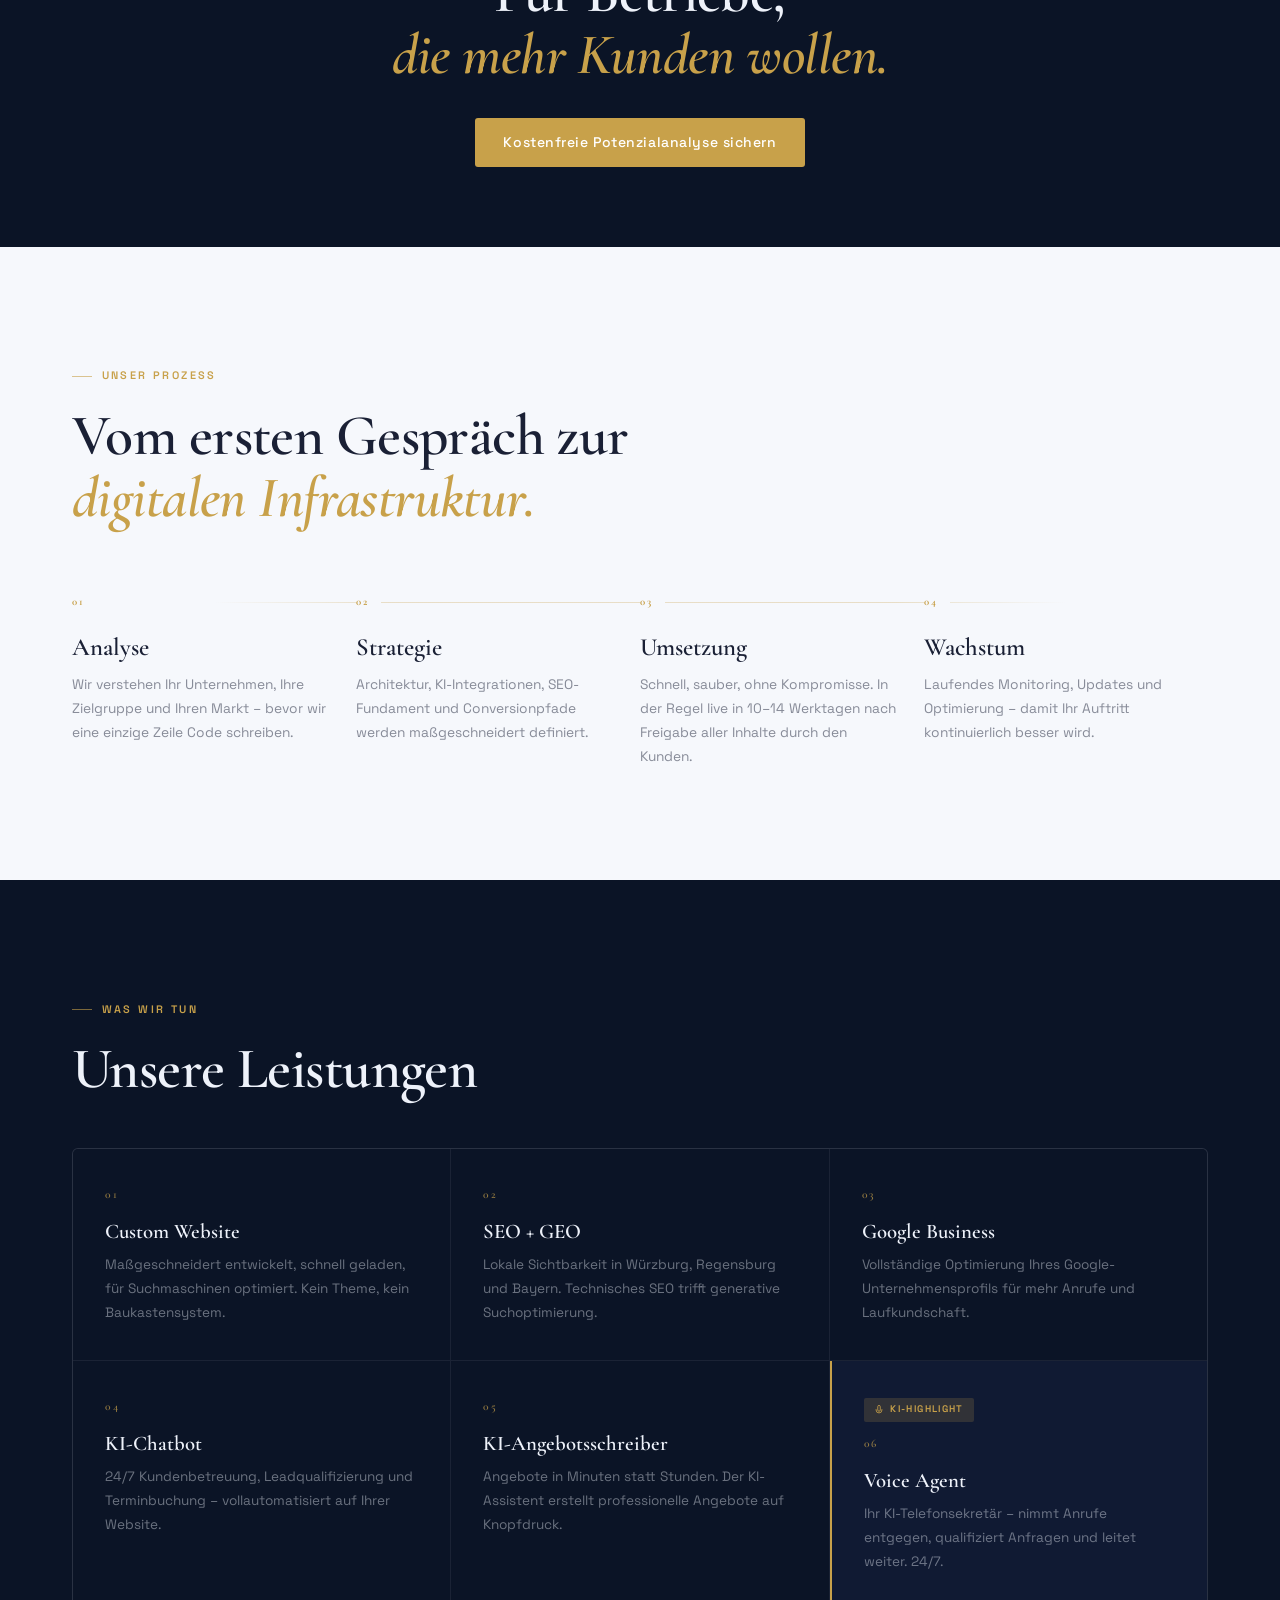
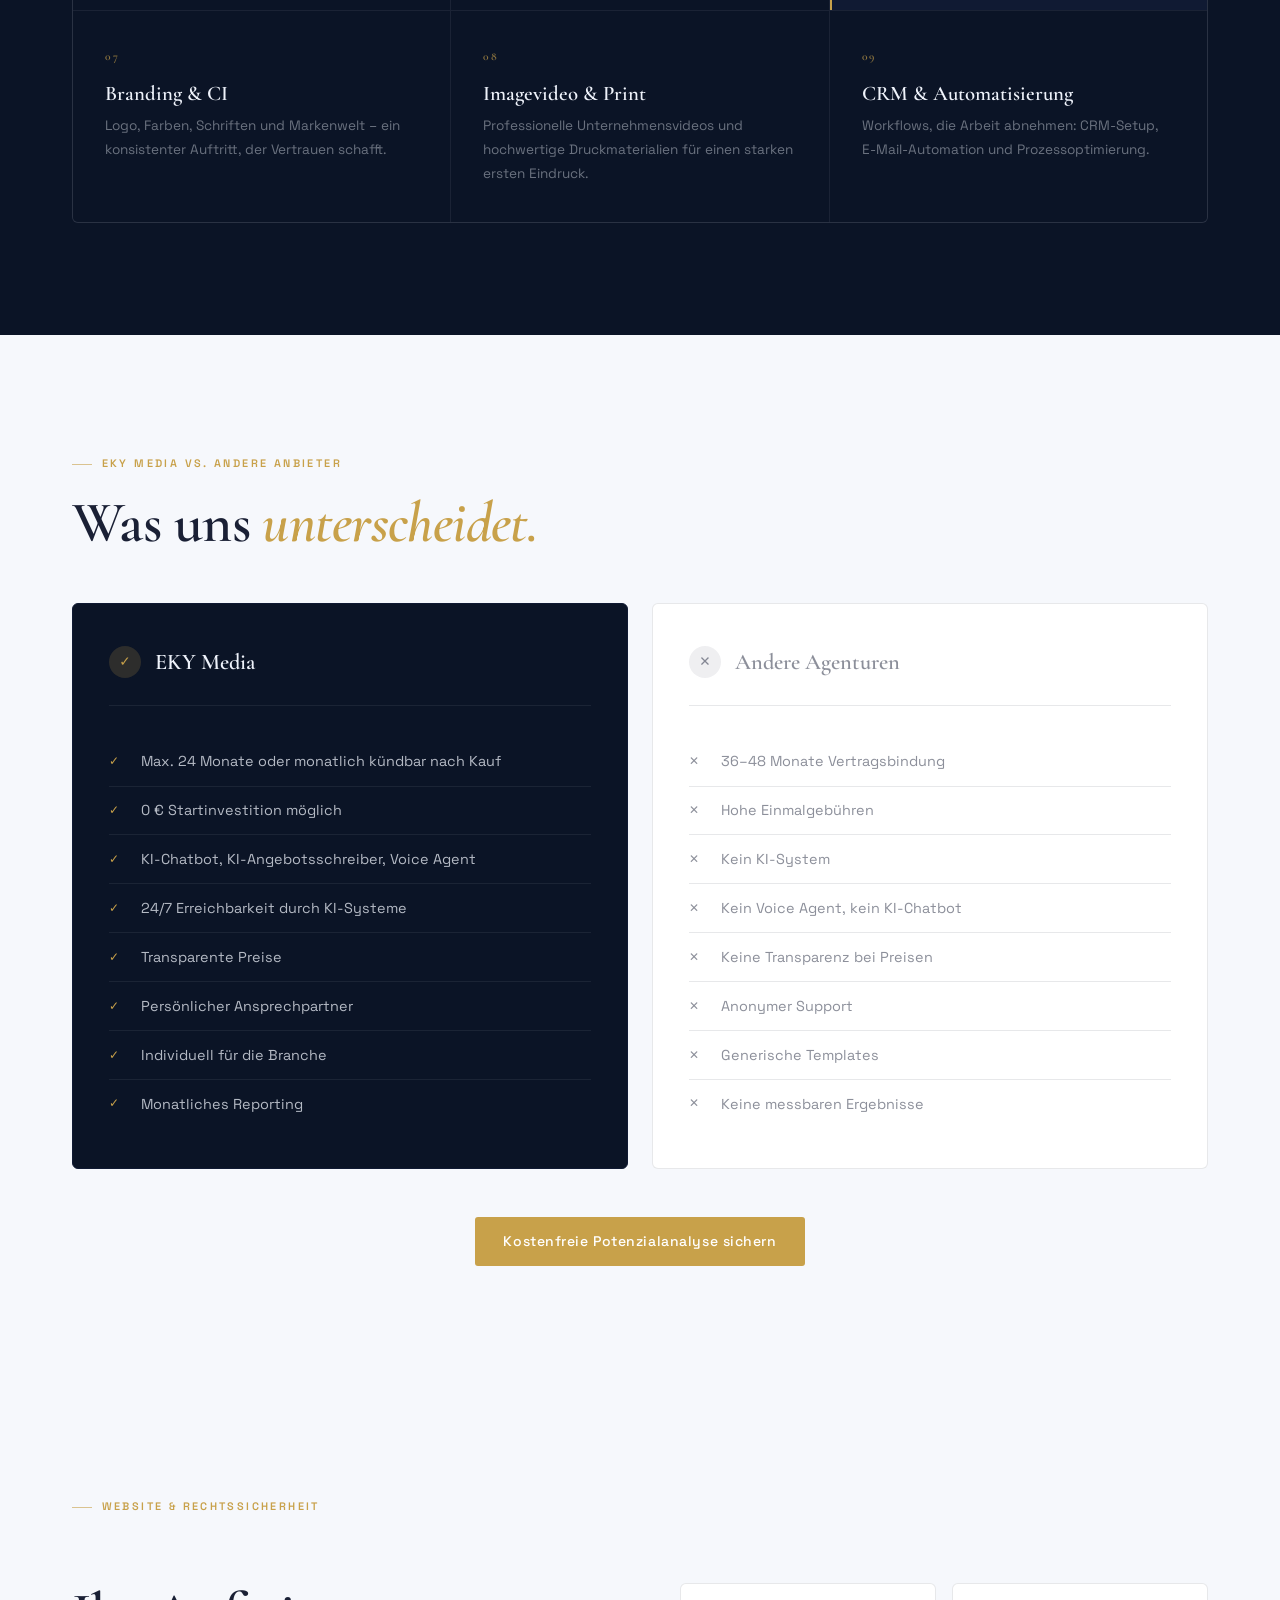
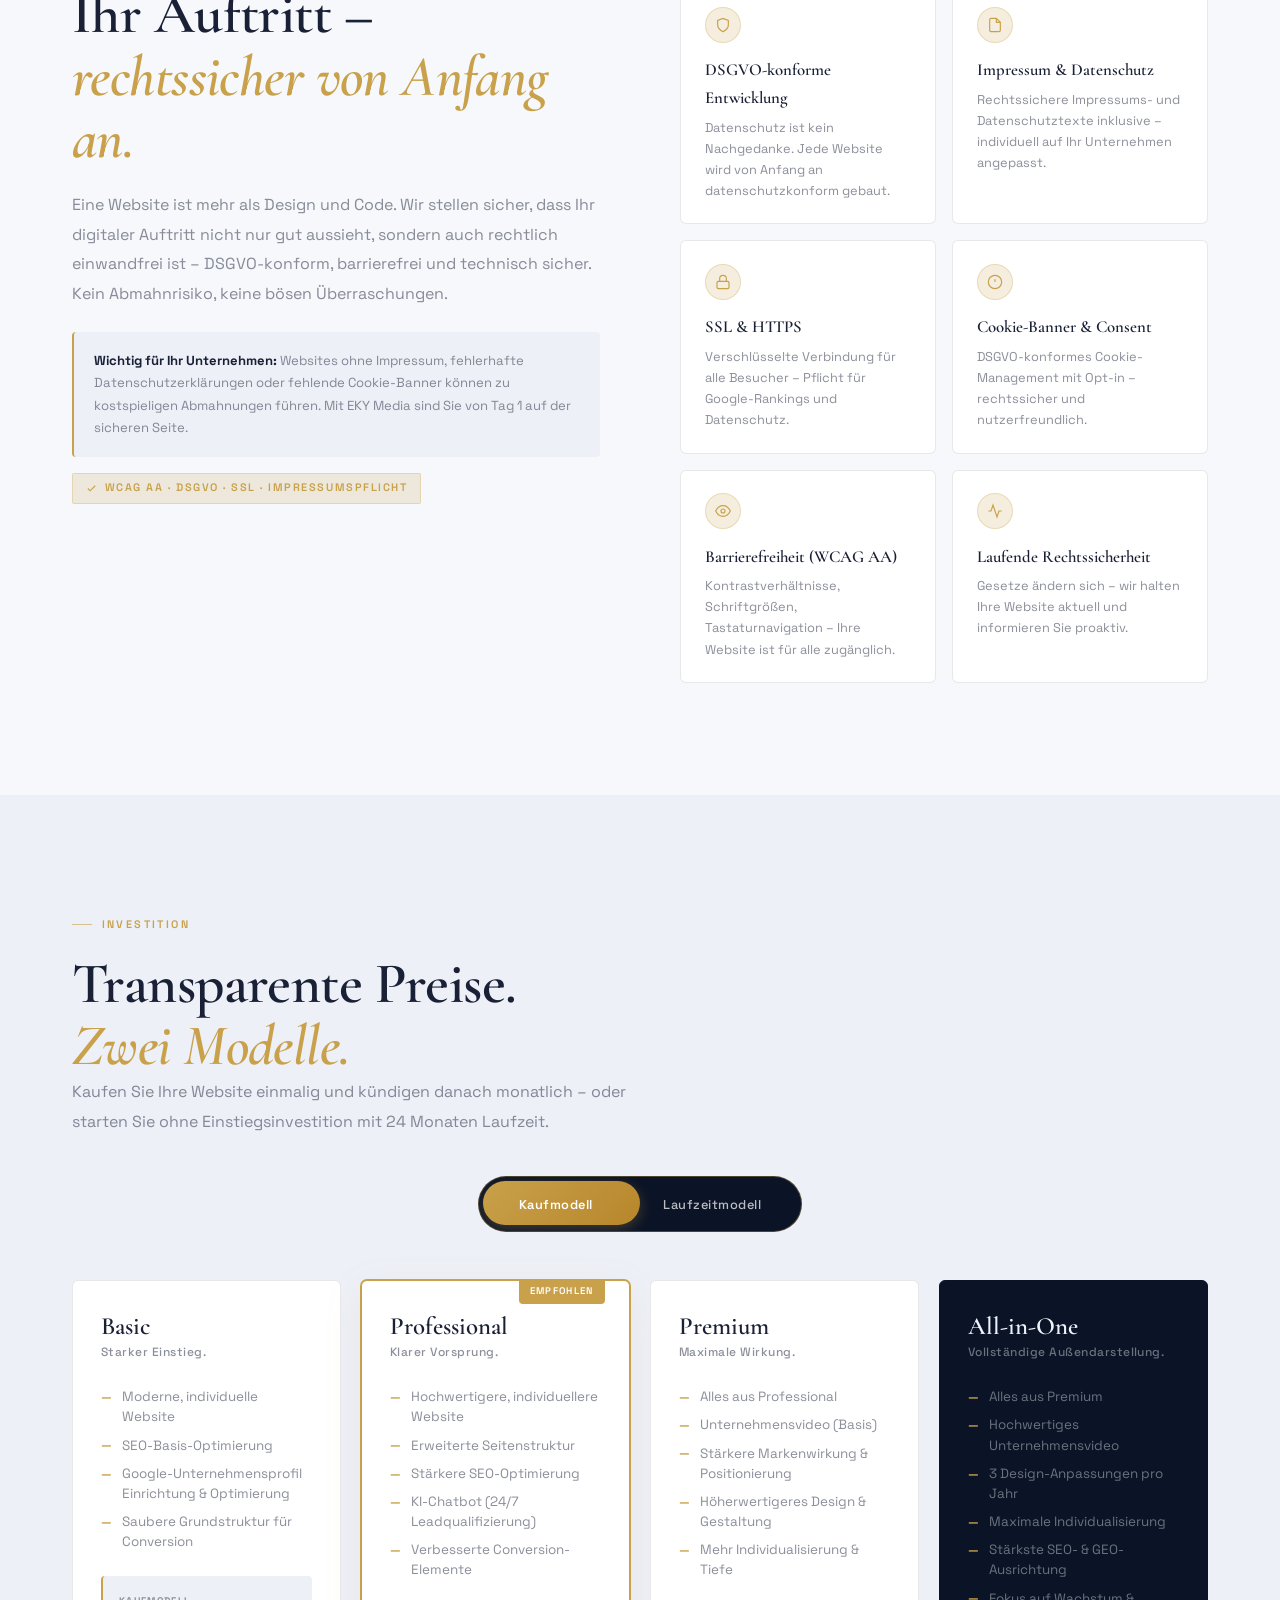
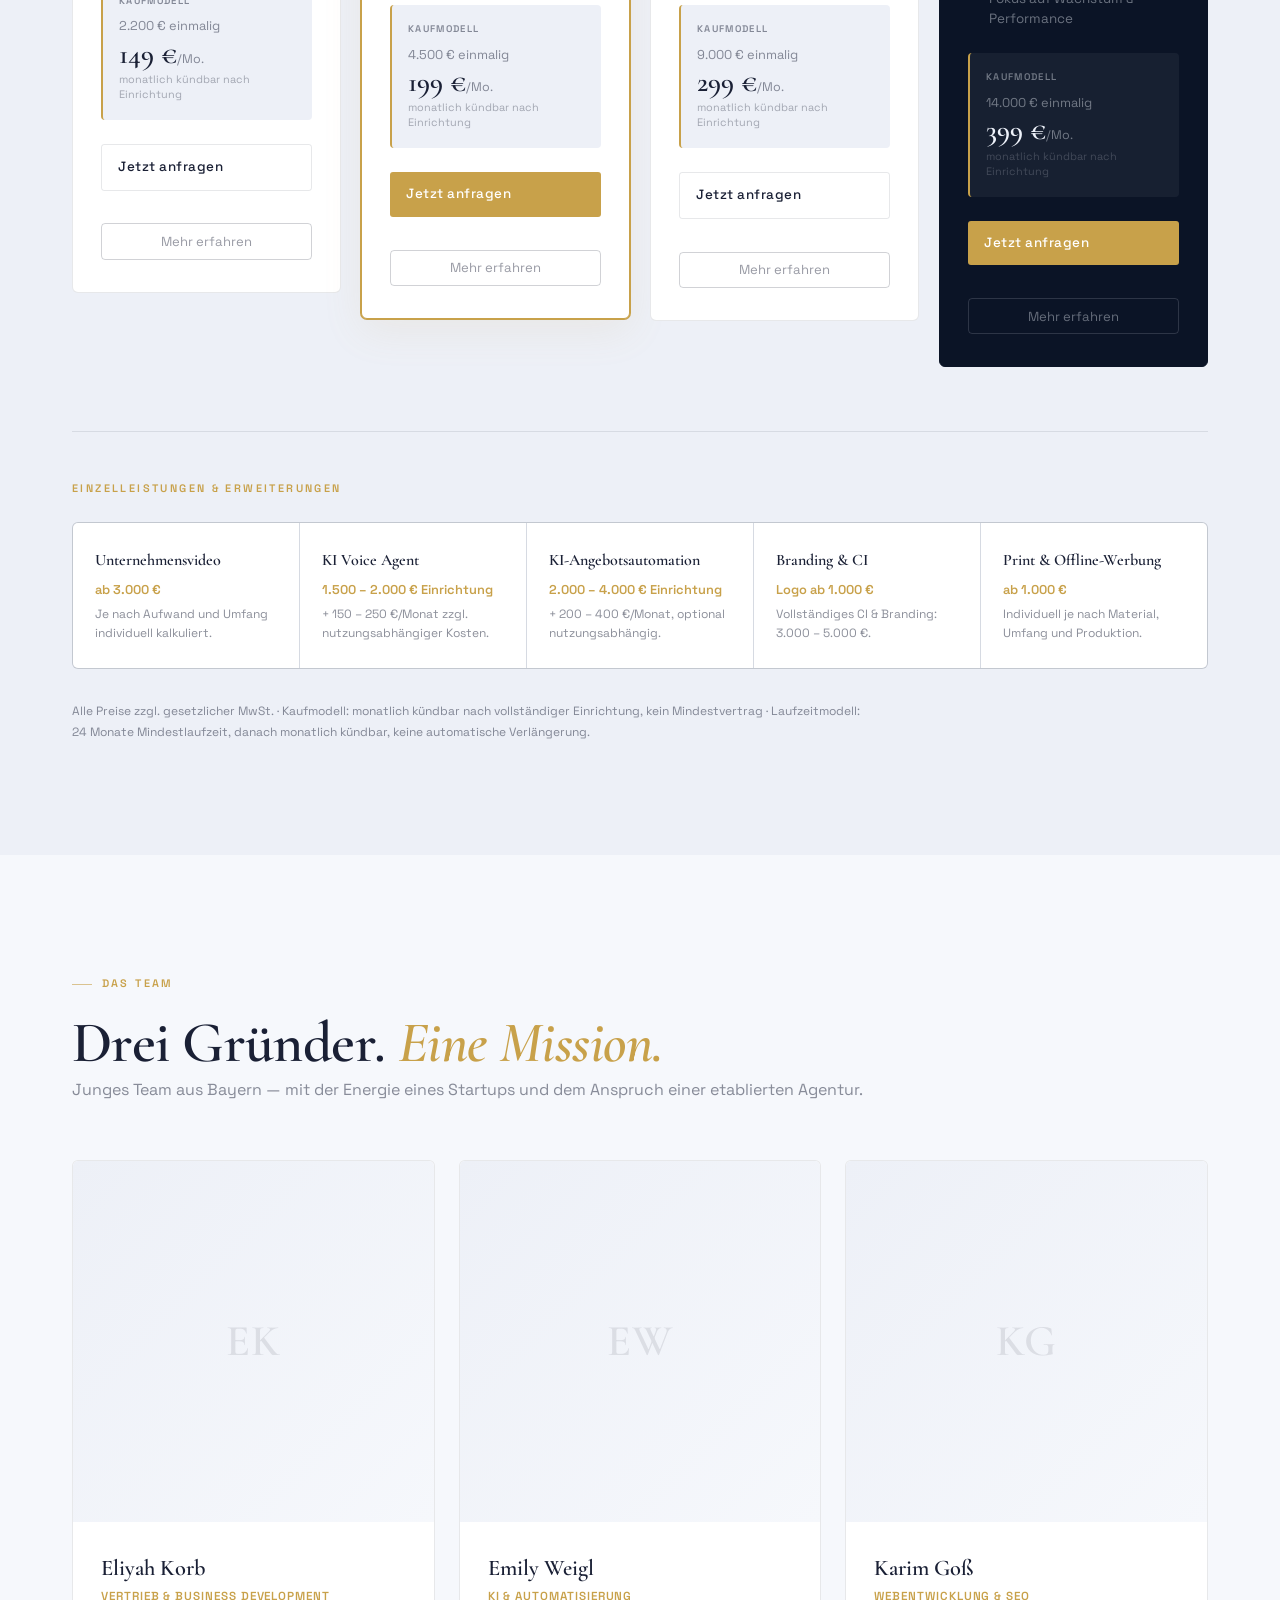
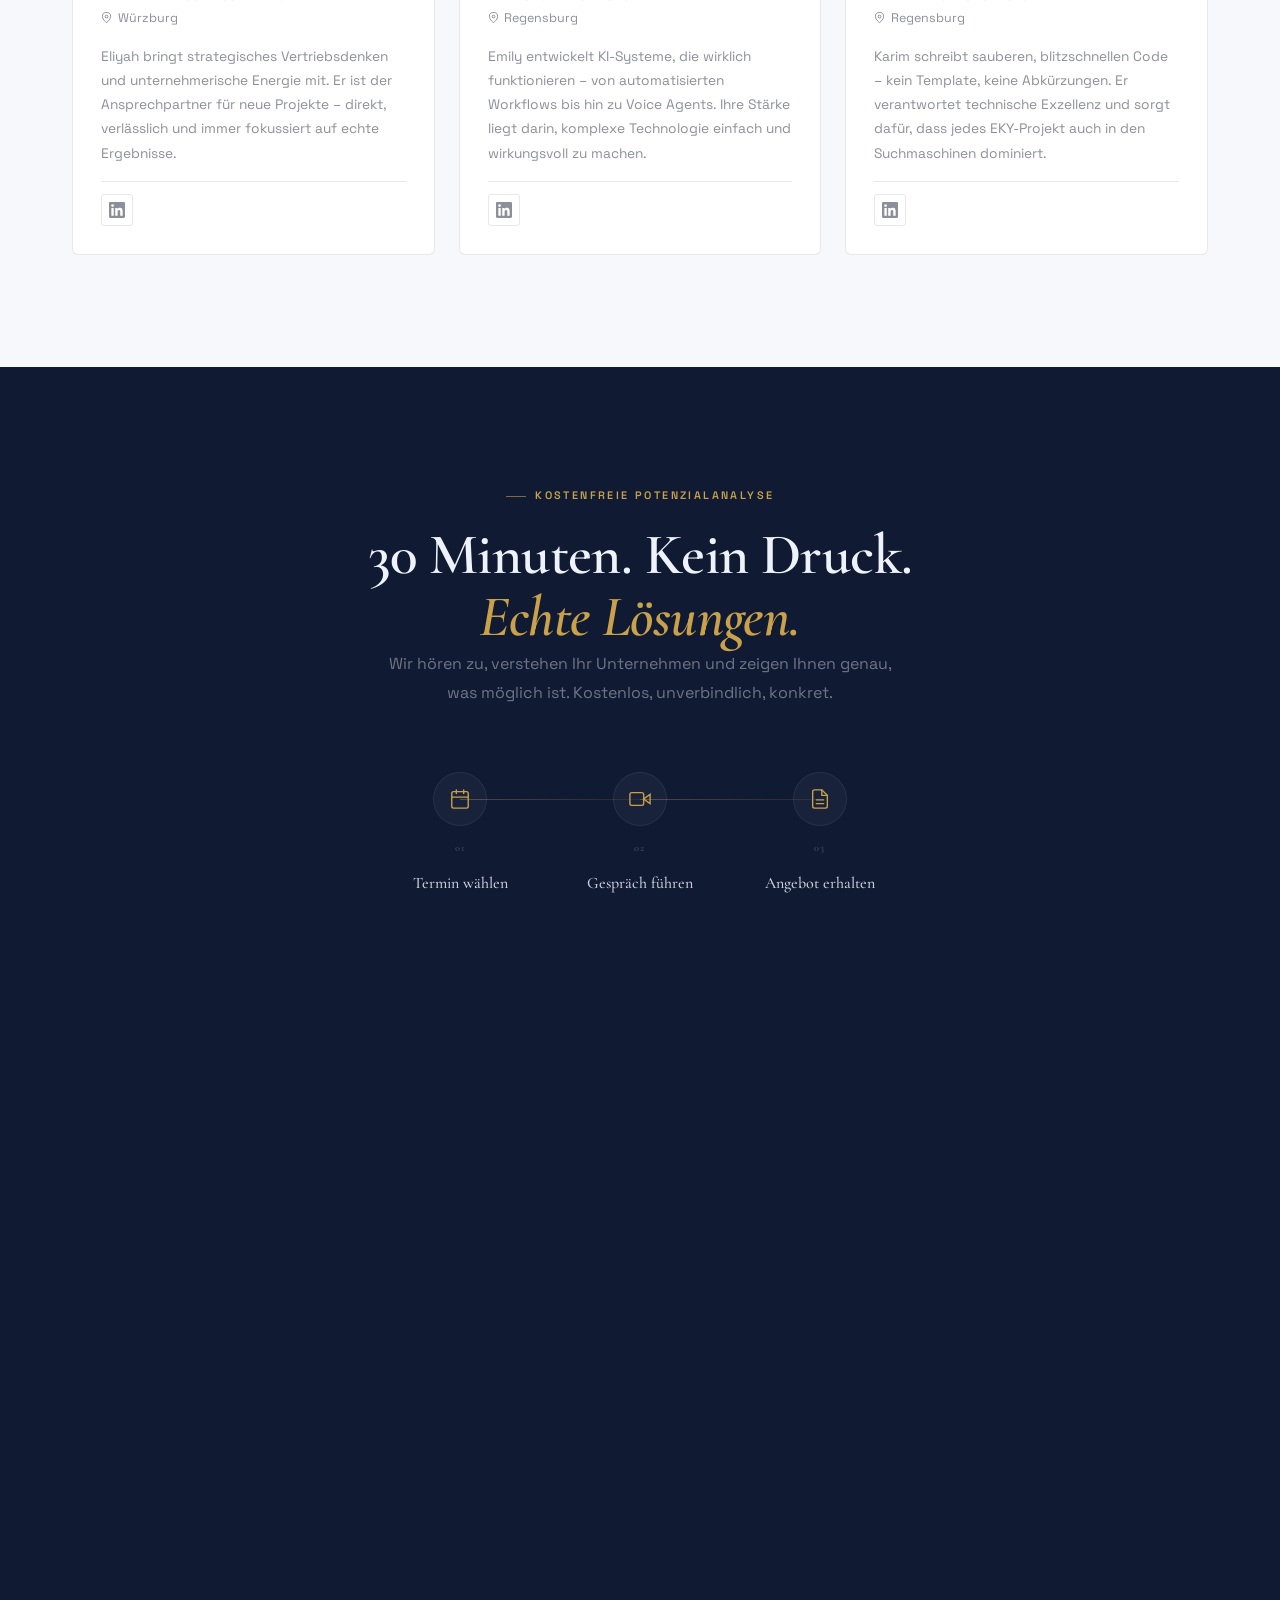
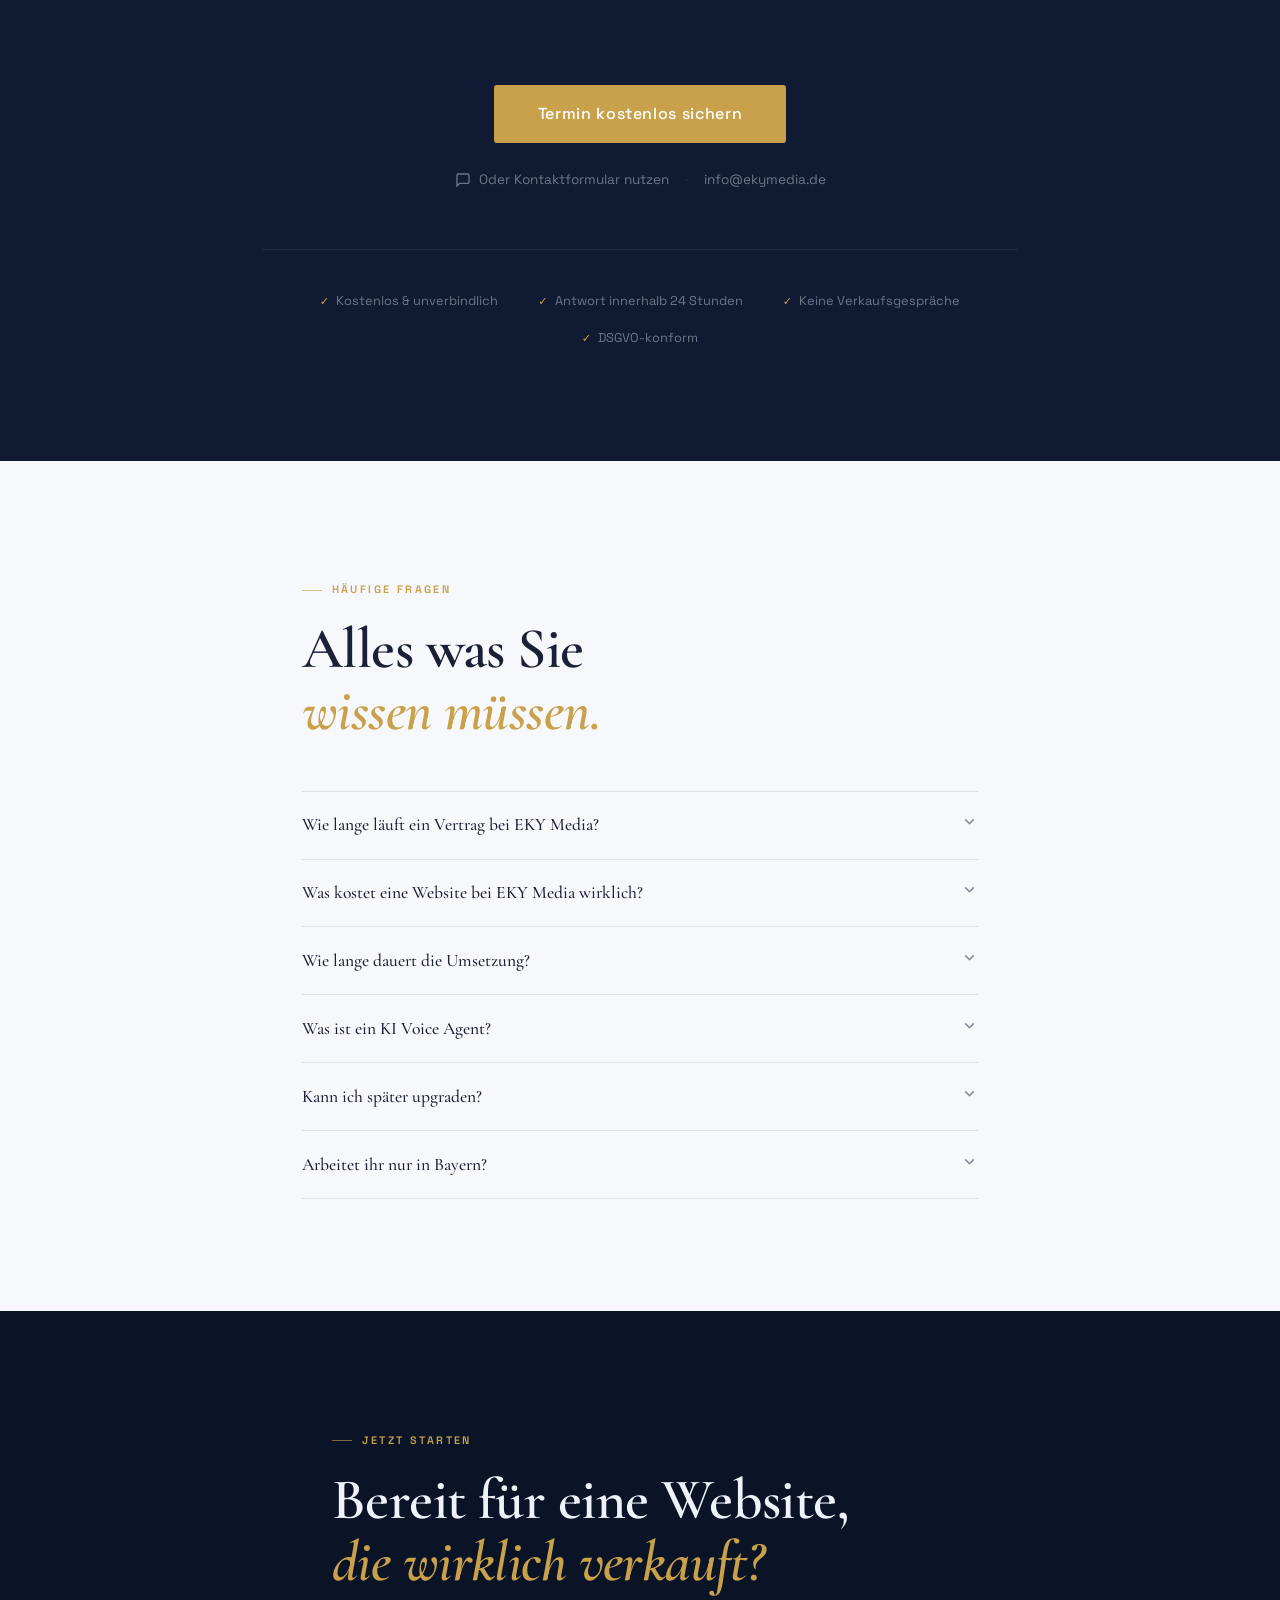
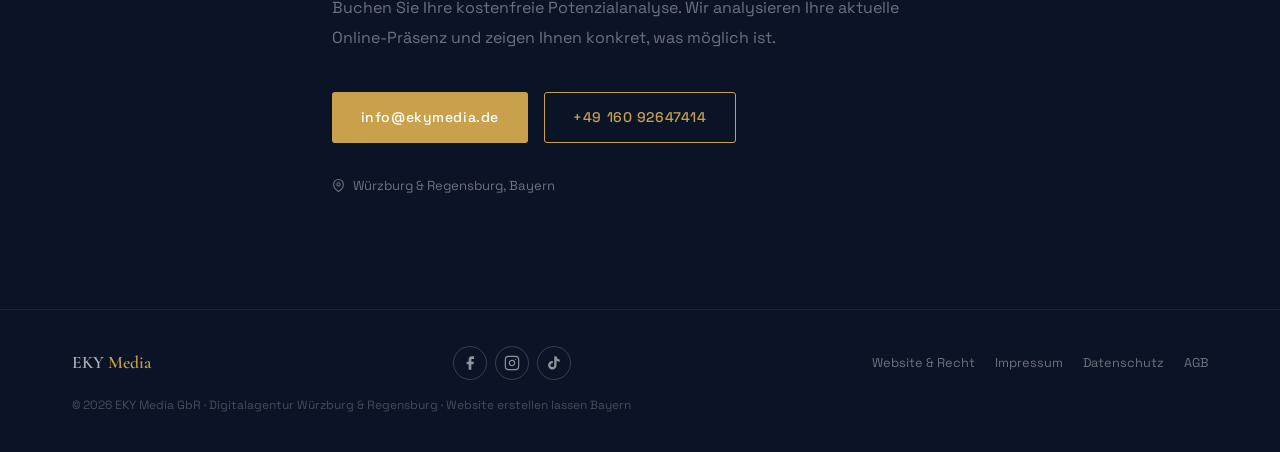
==== commit 76bb38b2: "Remove Systeme section, swap comparison columns, update Branchen heading, add CTA block, fix deliver" ====
--- a/index.html
+++ b/index.html
@@ -105,7 +105,7 @@
             "name": "Wie lange dauert die Umsetzung?",
             "acceptedAnswer": {
               "@type": "Answer",
-              "text": "In der Regel 2–3 Wochen nach Freigabe aller Inhalte."
+              "text": "10–14 Werktage nach Freigabe aller Inhalte durch den Kunden."
             }
           }
         ]
@@ -155,7 +155,6 @@
   <div class="nav-inner">
     <a href="#" class="nav-logo" aria-label="EKY Media – Startseite">EKY <span>Media</span></a>
     <nav class="nav-links" aria-label="Hauptnavigation">
-      <a href="#systeme">Systeme</a>
       <a href="#referenzen">Referenzen</a>
       <a href="#prozess">Prozess</a>
       <a href="#leistungen">Leistungen</a>
@@ -183,7 +182,6 @@
 <!-- MOBILE MENU -->
 <div class="mob-menu" id="mobMenu" role="dialog" aria-label="Mobilmenü">
   <nav>
-    <a href="#systeme">Systeme</a>
     <a href="#referenzen">Referenzen</a>
     <a href="#prozess">Prozess</a>
     <a href="#leistungen">Leistungen</a>
@@ -263,62 +261,6 @@
 <!-- ═══════════════════════════════════════
      REFERENCE SHOWCASE
 ═══════════════════════════════════════ -->
-<section class="showcase" id="systeme" aria-labelledby="showcase-h2">
-  <div class="c showcase-header">
-    <p class="label">Ausgewählte Systeme</p>
-    <h2 class="title reveal" id="showcase-h2">So sieht <em>Premium aus.</em></h2>
-    <p class="body-text reveal" style="text-align:center;max-width:520px;margin-inline:auto;">Handgeschrieben, auf Conversion optimiert – keine Templates, keine Kompromisse.</p>
-  </div>
-  <div class="showcase-outer">
-    <button class="showcase-arrow showcase-arrow--prev" id="showcasePrev" aria-label="Vorheriges System">
-      <svg width="20" height="20" viewBox="0 0 24 24" fill="none" stroke="currentColor" stroke-width="2.5" stroke-linecap="round"><polyline points="15 18 9 12 15 6"/></svg>
-    </button>
-    <div class="showcase-viewport" id="showcaseVp" role="region" aria-label="Premium Systeme">
-      <div class="showcase-track" id="showcaseTrack">
-        <div class="showcase-card" data-idx="0">
-          <span class="showcase-num">01</span>
-          <span class="showcase-tag-label">Custom Website</span>
-          <h3 class="showcase-title">Digital&shy;präsenz</h3>
-          <p class="showcase-sub">Handgeschriebener Code. Core Web Vitals 90+. Conversion-optimierte Architektur – kein Template.</p>
-        </div>
-        <div class="showcase-card" data-idx="1">
-          <span class="showcase-num">02</span>
-          <span class="showcase-tag-label">KI Voice Agent</span>
-          <h3 class="showcase-title">Voice&shy;system</h3>
-          <p class="showcase-sub">Nimmt Anrufe entgegen, qualifiziert Anfragen, bucht Termine. 24/7 – ohne Personal.</p>
-        </div>
-        <div class="showcase-card" data-idx="2">
-          <span class="showcase-num">03</span>
-          <span class="showcase-tag-label">SEO + GEO</span>
-          <h3 class="showcase-title">Such&shy;fundament</h3>
-          <p class="showcase-sub">Lokale Sichtbarkeit und generative Suchoptimierung. Seite 1 in Bayern und darüber hinaus.</p>
-        </div>
-        <div class="showcase-card" data-idx="3">
-          <span class="showcase-num">04</span>
-          <span class="showcase-tag-label">Brand Presence</span>
-          <h3 class="showcase-title">Marken&shy;auftritt</h3>
-          <p class="showcase-sub">CI, Logo-System und digitale Identität – konsistent und unverwechselbar über alle Kanäle.</p>
-        </div>
-        <div class="showcase-card" data-idx="4">
-          <span class="showcase-num">05</span>
-          <span class="showcase-tag-label">KI Automation</span>
-          <h3 class="showcase-title">Auto&shy;matisierung</h3>
-          <p class="showcase-sub">KI-Chatbot, Angebots-KI, CRM-Integration. Prozesse, die sich selbst bedienen.</p>
-        </div>
-        <div class="showcase-card" data-idx="5">
-          <span class="showcase-num">06</span>
-          <span class="showcase-tag-label">Imagevideo</span>
-          <h3 class="showcase-title">Film&shy;produktion</h3>
-          <p class="showcase-sub">Professionelle Unternehmensfilme, die Vertrauen erzeugen und in Erinnerung bleiben.</p>
-        </div>
-      </div>
-    </div>
-    <button class="showcase-arrow showcase-arrow--next" id="showcaseNext" aria-label="Nächstes System">
-      <svg width="20" height="20" viewBox="0 0 24 24" fill="none" stroke="currentColor" stroke-width="2.5" stroke-linecap="round"><polyline points="9 18 15 12 9 6"/></svg>
-    </button>
-  </div>
-  <div class="showcase-dots" id="showcaseDots" role="tablist" aria-label="Systemanzeige"></div>
-</section>
 
 
 <!-- ═══════════════════════════════════════
@@ -450,7 +392,7 @@
 <section class="industries" id="branchen" aria-labelledby="ind-h2">
   <div class="c">
     <p class="label reveal">Für wen wir bauen</p>
-    <h2 class="title reveal reveal-d1" id="ind-h2">Für wen wir<br/><em>digitale Marktführer bauen.</em></h2>
+    <h2 class="title reveal reveal-d1" id="ind-h2">Für Unternehmen,<br/><em>die online wachsen wollen.</em></h2>
     <div class="ind-grid">
       <div class="ind-item reveal"><span class="ind-num">01</span><h3>Handwerk</h3><p>Elektriker, Installateure, Maler, Tischler – mehr Aufträge durch Webdesign Handwerk, KI-Automatisierung und lokale Sichtbarkeit.</p></div>
       <div class="ind-item reveal reveal-d1"><span class="ind-num">02</span><h3>Gastronomie</h3><p>Restaurants, Cafés, Imbisse – mehr Gäste durch lokale SEO und digitale Speisekarten.</p></div>
@@ -461,6 +403,14 @@
       <div class="ind-item reveal reveal-d1"><span class="ind-num">07</span><h3>Mittelstand &amp; B2B</h3><p>Professionelle Lead-Generierung und Unternehmensauftritte für etablierte Firmen.</p></div>
       <div class="ind-item reveal reveal-d2"><span class="ind-num">08</span><h3>Kanzleien</h3><p>Rechtsanwälte und Steuerberater – seriöser Webauftritt und neue Mandate gewinnen.</p></div>
     </div>
+  </div>
+</section>
+
+<section class="industries-cta" aria-label="Nächster Schritt">
+  <div class="c" style="text-align:center;padding-block:4.5rem 5rem;">
+    <p class="label reveal">IHR NÄCHSTER SCHRITT</p>
+    <h2 class="title reveal reveal-d1">Für Betriebe,<br/><em>die mehr Kunden wollen.</em></h2>
+    <a href="https://calendly.com/ekymedia-info/20-min-erstgesprach" target="_blank" rel="noopener" class="btn btn-gold reveal reveal-d2" style="margin-top:2rem;">Kostenfreie Potenzialanalyse sichern</a>
   </div>
 </section>
 
@@ -485,7 +435,7 @@
       <li class="prozess-step reveal reveal-d2">
         <span class="prozess-num" aria-hidden="true">03</span>
         <h3 class="prozess-title">Umsetzung</h3>
-        <p class="prozess-desc">Schnell, sauber, ohne Kompromisse. In der Regel live in 2–3 Wochen nach Freigabe der Inhalte.</p>
+        <p class="prozess-desc">Schnell, sauber, ohne Kompromisse. In der Regel live in 10–14 Werktagen nach Freigabe aller Inhalte durch den Kunden.</p>
       </li>
       <li class="prozess-step reveal reveal-d3">
         <span class="prozess-num" aria-hidden="true">04</span>
@@ -574,7 +524,23 @@
     <p class="label reveal">EKY Media vs. andere Anbieter</p>
     <h2 class="title title-d reveal reveal-d1" id="cmp-h2">Was uns <em>unterscheidet.</em></h2>
     <div class="cmp-grid">
-      <div class="cmp-card cmp-other reveal" aria-label="Andere Agenturen">
+      <div class="cmp-card cmp-eky reveal" aria-label="EKY Media">
+        <div class="cmp-head">
+          <div class="cmp-icon">✓</div>
+          <h3>EKY Media</h3>
+        </div>
+        <ul class="cmp-list" role="list">
+          <li><span class="cmp-mark cmp-good">✓</span>Max. 24 Monate oder monatlich kündbar nach Kauf</li>
+          <li><span class="cmp-mark cmp-good">✓</span>0 € Startinvestition möglich</li>
+          <li><span class="cmp-mark cmp-good">✓</span>KI-Chatbot, KI-Angebotsschreiber, Voice Agent</li>
+          <li><span class="cmp-mark cmp-good">✓</span>24/7 Erreichbarkeit durch KI-Systeme</li>
+          <li><span class="cmp-mark cmp-good">✓</span>Transparente Preise</li>
+          <li><span class="cmp-mark cmp-good">✓</span>Persönlicher Ansprechpartner</li>
+          <li><span class="cmp-mark cmp-good">✓</span>Individuell für die Branche</li>
+          <li><span class="cmp-mark cmp-good">✓</span>Monatliches Reporting</li>
+        </ul>
+      </div>
+      <div class="cmp-card cmp-other reveal reveal-d1" aria-label="Andere Agenturen">
         <div class="cmp-head">
           <div class="cmp-icon">✕</div>
           <h3>Andere Agenturen</h3>
@@ -588,22 +554,6 @@
           <li><span class="cmp-mark cmp-bad">✕</span>Anonymer Support</li>
           <li><span class="cmp-mark cmp-bad">✕</span>Generische Templates</li>
           <li><span class="cmp-mark cmp-bad">✕</span>Keine messbaren Ergebnisse</li>
-        </ul>
-      </div>
-      <div class="cmp-card cmp-eky reveal reveal-d1" aria-label="EKY Media">
-        <div class="cmp-head">
-          <div class="cmp-icon">✓</div>
-          <h3>EKY Media</h3>
-        </div>
-        <ul class="cmp-list" role="list">
-          <li><span class="cmp-mark cmp-good">✓</span>Max. 24 Monate oder monatlich kündbar nach Kauf</li>
-          <li><span class="cmp-mark cmp-good">✓</span>0 € Startinvestition möglich</li>
-          <li><span class="cmp-mark cmp-good">✓</span>KI-Chatbot, KI-Angebotsschreiber, Voice Agent</li>
-          <li><span class="cmp-mark cmp-good">✓</span>24/7 Erreichbarkeit durch KI-Systeme</li>
-          <li><span class="cmp-mark cmp-good">✓</span>Transparente Preise</li>
-          <li><span class="cmp-mark cmp-good">✓</span>Persönlicher Ansprechpartner</li>
-          <li><span class="cmp-mark cmp-good">✓</span>Individuell für die Branche</li>
-          <li><span class="cmp-mark cmp-good">✓</span>Monatliches Reporting</li>
         </ul>
       </div>
     </div>
@@ -906,7 +856,7 @@
     <dl class="faq-list" id="faqList" style="margin-top:3rem;">
       <div class="faq-item"><dt><button class="faq-trigger" aria-expanded="false" aria-controls="fp1">Wie lange läuft ein Vertrag bei EKY Media?<span class="faq-arrow"><svg width="17" height="17" viewBox="0 0 24 24" fill="none" stroke="currentColor" stroke-width="2"><polyline points="6 9 12 15 18 9"/></svg></span></button></dt><dd class="faq-panel" id="fp1" hidden><p>Beim Kauf-Modell gibt es nach dem einmaligen Setup keine Mindestlaufzeit – die monatliche Pauschale ist jederzeit kündbar. Beim Laufzeit-Modell gilt eine Mindestlaufzeit von 24 Monaten, danach monatlich kündbar ohne automatische Verlängerung.</p></dd></div>
       <div class="faq-item"><dt><button class="faq-trigger" aria-expanded="false" aria-controls="fp2">Was kostet eine Website bei EKY Media wirklich?<span class="faq-arrow"><svg width="17" height="17" viewBox="0 0 24 24" fill="none" stroke="currentColor" stroke-width="2"><polyline points="6 9 12 15 18 9"/></svg></span></button></dt><dd class="faq-panel" id="fp2" hidden><p>Das Basic-Paket beginnt bei 2.200 € einmalig oder 0 € Startinvestition mit 250 €/Monat. Alle Preise sind transparent – keine versteckten Kosten.</p></dd></div>
-      <div class="faq-item"><dt><button class="faq-trigger" aria-expanded="false" aria-controls="fp3">Wie lange dauert die Umsetzung?<span class="faq-arrow"><svg width="17" height="17" viewBox="0 0 24 24" fill="none" stroke="currentColor" stroke-width="2"><polyline points="6 9 12 15 18 9"/></svg></span></button></dt><dd class="faq-panel" id="fp3" hidden><p>In der Regel 2–3 Wochen nach Freigabe aller Inhalte.</p></dd></div>
+      <div class="faq-item"><dt><button class="faq-trigger" aria-expanded="false" aria-controls="fp3">Wie lange dauert die Umsetzung?<span class="faq-arrow"><svg width="17" height="17" viewBox="0 0 24 24" fill="none" stroke="currentColor" stroke-width="2"><polyline points="6 9 12 15 18 9"/></svg></span></button></dt><dd class="faq-panel" id="fp3" hidden><p>10–14 Werktage nach Freigabe aller Inhalte durch den Kunden.</p></dd></div>
       <div class="faq-item"><dt><button class="faq-trigger" aria-expanded="false" aria-controls="fp4">Was ist ein KI Voice Agent?<span class="faq-arrow"><svg width="17" height="17" viewBox="0 0 24 24" fill="none" stroke="currentColor" stroke-width="2"><polyline points="6 9 12 15 18 9"/></svg></span></button></dt><dd class="faq-panel" id="fp4" hidden><p>Ein KI-System, das Anrufe entgegennimmt, Fragen beantwortet und Termine bucht – 24/7 automatisiert. Kein Mitarbeiter nötig, keine Wartezeiten.</p></dd></div>
       <div class="faq-item"><dt><button class="faq-trigger" aria-expanded="false" aria-controls="fp5">Kann ich später upgraden?<span class="faq-arrow"><svg width="17" height="17" viewBox="0 0 24 24" fill="none" stroke="currentColor" stroke-width="2"><polyline points="6 9 12 15 18 9"/></svg></span></button></dt><dd class="faq-panel" id="fp5" hidden><p>Ja, alle Leistungen sind modular erweiterbar.</p></dd></div>
       <div class="faq-item"><dt><button class="faq-trigger" aria-expanded="false" aria-controls="fp6">Arbeitet ihr nur in Bayern?<span class="faq-arrow"><svg width="17" height="17" viewBox="0 0 24 24" fill="none" stroke="currentColor" stroke-width="2"><polyline points="6 9 12 15 18 9"/></svg></span></button></dt><dd class="faq-panel" id="fp6" hidden><p>Nein – wir arbeiten deutschlandweit. Unsere Schwerpunkte liegen in Würzburg, Regensburg und Bayern, aber wir betreuen Kunden in ganz Deutschland.</p></dd></div>
@@ -1554,72 +1504,6 @@
   applyHC();
 });
 
-// ── REFERENCE SHOWCASE SLIDER ────────────────
-(function() {
-  const track = document.getElementById('showcaseTrack');
-  const vp = document.getElementById('showcaseVp');
-  const dotsWrap = document.getElementById('showcaseDots');
-  const cards = track ? [...track.querySelectorAll('.showcase-card')] : [];
-  if (!cards.length) return;
-  let current = 0;
-
-  cards.forEach((_, i) => {
-    const dot = document.createElement('button');
-    dot.className = 'showcase-dot';
-    dot.setAttribute('role', 'tab');
-    dot.setAttribute('aria-label', 'Branche ' + (i + 1));
-    dot.addEventListener('click', () => goTo(i));
-    dotsWrap.appendChild(dot);
-  });
-
-  function goTo(idx) {
-    current = (idx + cards.length) % cards.length;
-    cards.forEach((c, i) => {
-      c.classList.remove('active', 'adj-prev', 'adj-next');
-      const d = i - current;
-      if (d === 0) c.classList.add('active');
-      else if (d === -1 || d === cards.length - 1) c.classList.add('adj-prev');
-      else if (d === 1 || d === -(cards.length - 1)) c.classList.add('adj-next');
-    });
-    dotsWrap.querySelectorAll('.showcase-dot').forEach((d, i) => d.classList.toggle('active', i === current));
-    const active = cards[current];
-    const offset = active.getBoundingClientRect().left - vp.getBoundingClientRect().left
-      - vp.offsetWidth / 2 + active.offsetWidth / 2;
-    vp.scrollBy({ left: offset, behavior: 'smooth' });
-  }
-
-  document.getElementById('showcasePrev')?.addEventListener('click', () => goTo(current - 1));
-  document.getElementById('showcaseNext')?.addEventListener('click', () => goTo(current + 1));
-
-  let stTimer;
-  vp.addEventListener('scroll', () => {
-    clearTimeout(stTimer);
-    stTimer = setTimeout(() => {
-      const ctr = vp.getBoundingClientRect().left + vp.offsetWidth / 2;
-      let near = 0, min = Infinity;
-      cards.forEach((c, i) => {
-        const d = Math.abs(c.getBoundingClientRect().left + c.offsetWidth / 2 - ctr);
-        if (d < min) { min = d; near = i; }
-      });
-      if (near !== current) goTo(near);
-    }, 60);
-  }, { passive: true });
-
-  let tx = 0;
-  vp.addEventListener('touchstart', e => { tx = e.touches[0].clientX; }, { passive: true });
-  vp.addEventListener('touchend', e => {
-    const dx = e.changedTouches[0].clientX - tx;
-    if (Math.abs(dx) > 40) goTo(current + (dx < 0 ? 1 : -1));
-  }, { passive: true });
-
-  vp.setAttribute('tabindex', '0');
-  vp.addEventListener('keydown', e => {
-    if (e.key === 'ArrowRight') { e.preventDefault(); goTo(current + 1); }
-    if (e.key === 'ArrowLeft')  { e.preventDefault(); goTo(current - 1); }
-  });
-
-  goTo(0);
-})();
 
 // ── PACKAGE OVERLAY ──────────────────────────
 const PKG_DATA = {
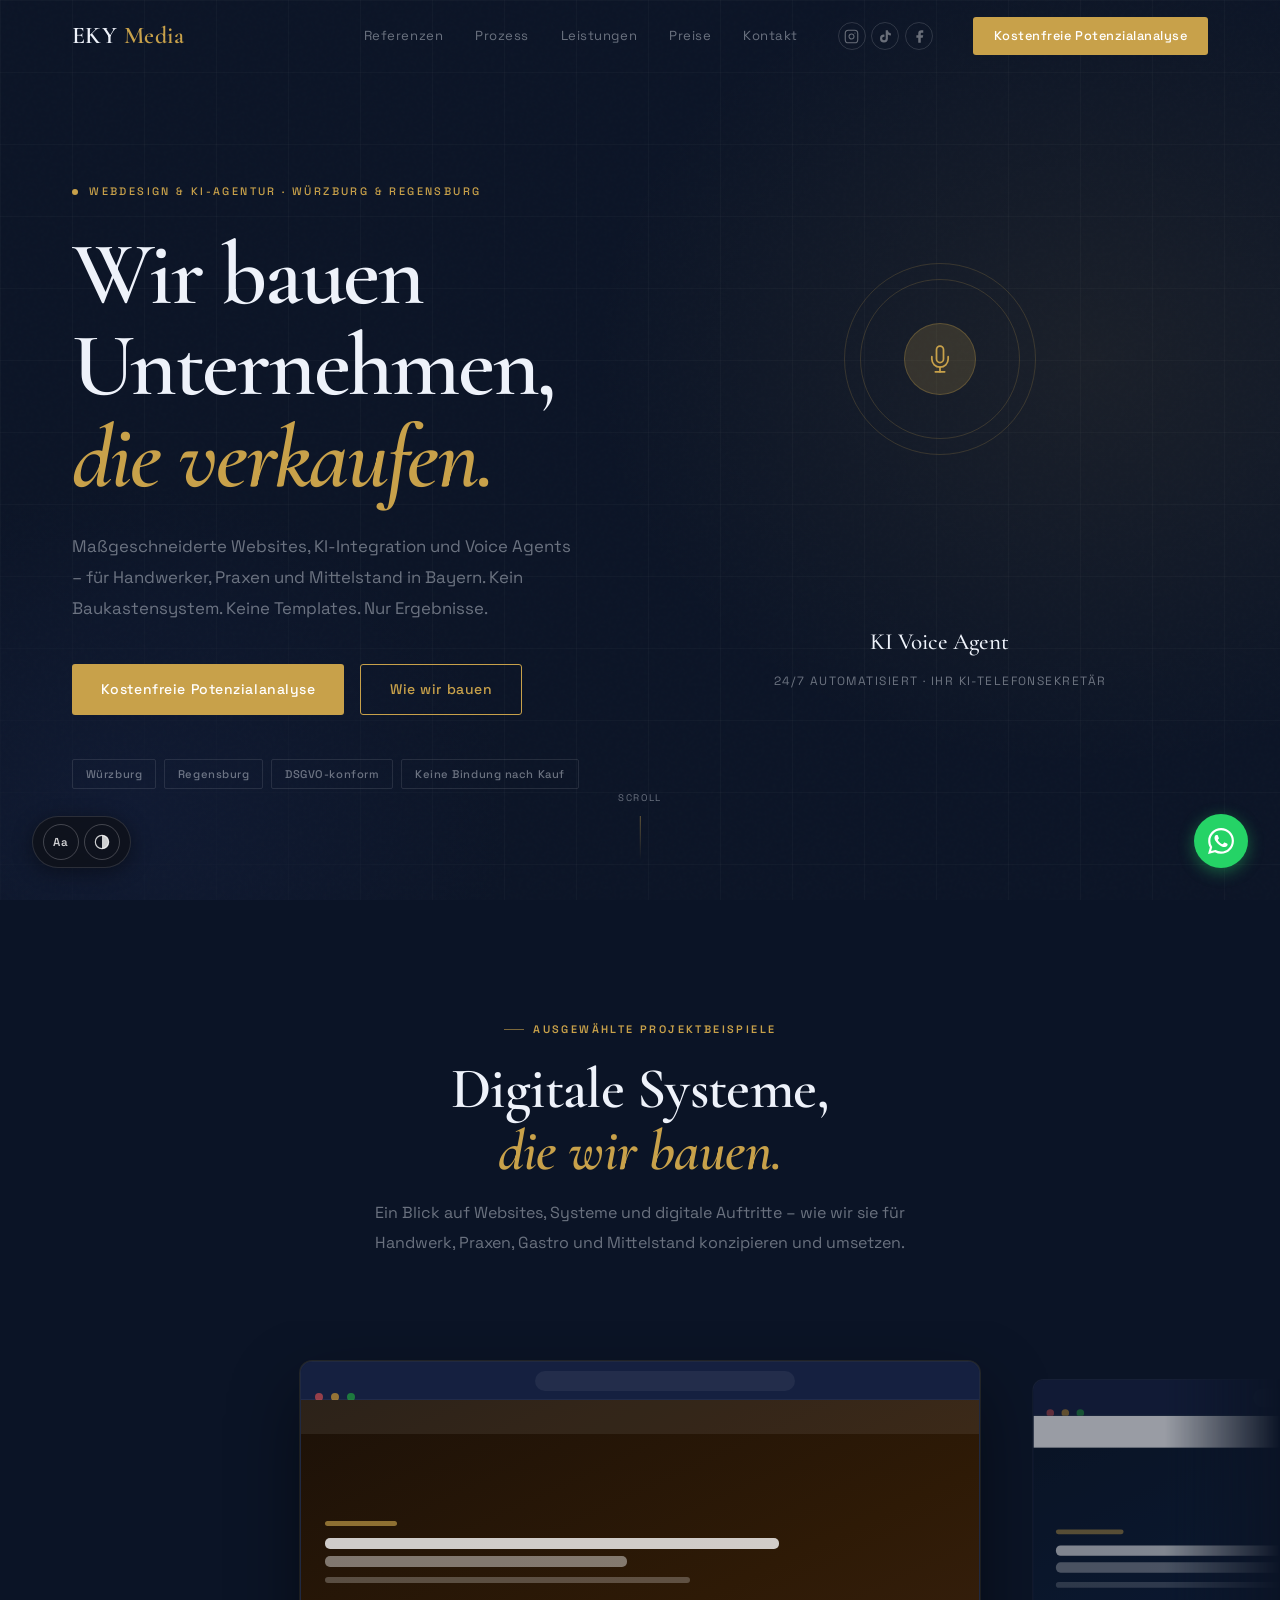
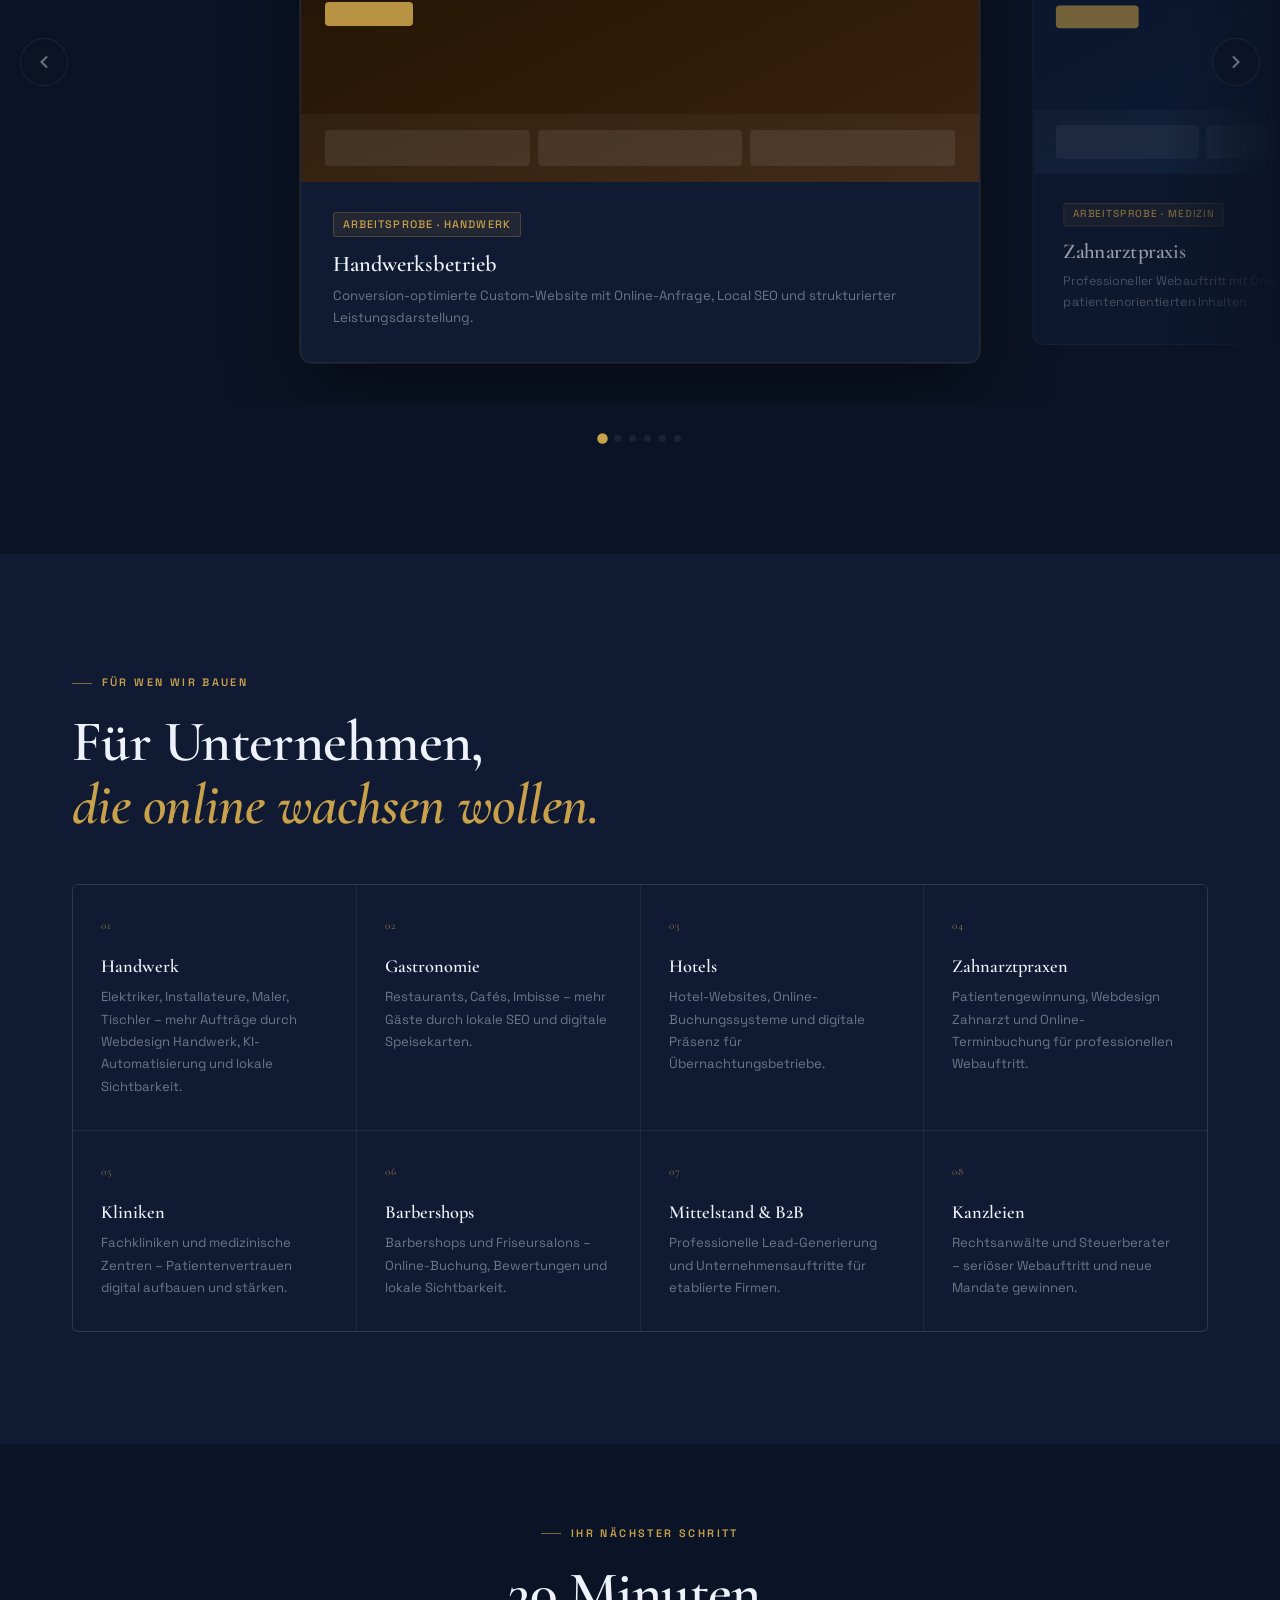
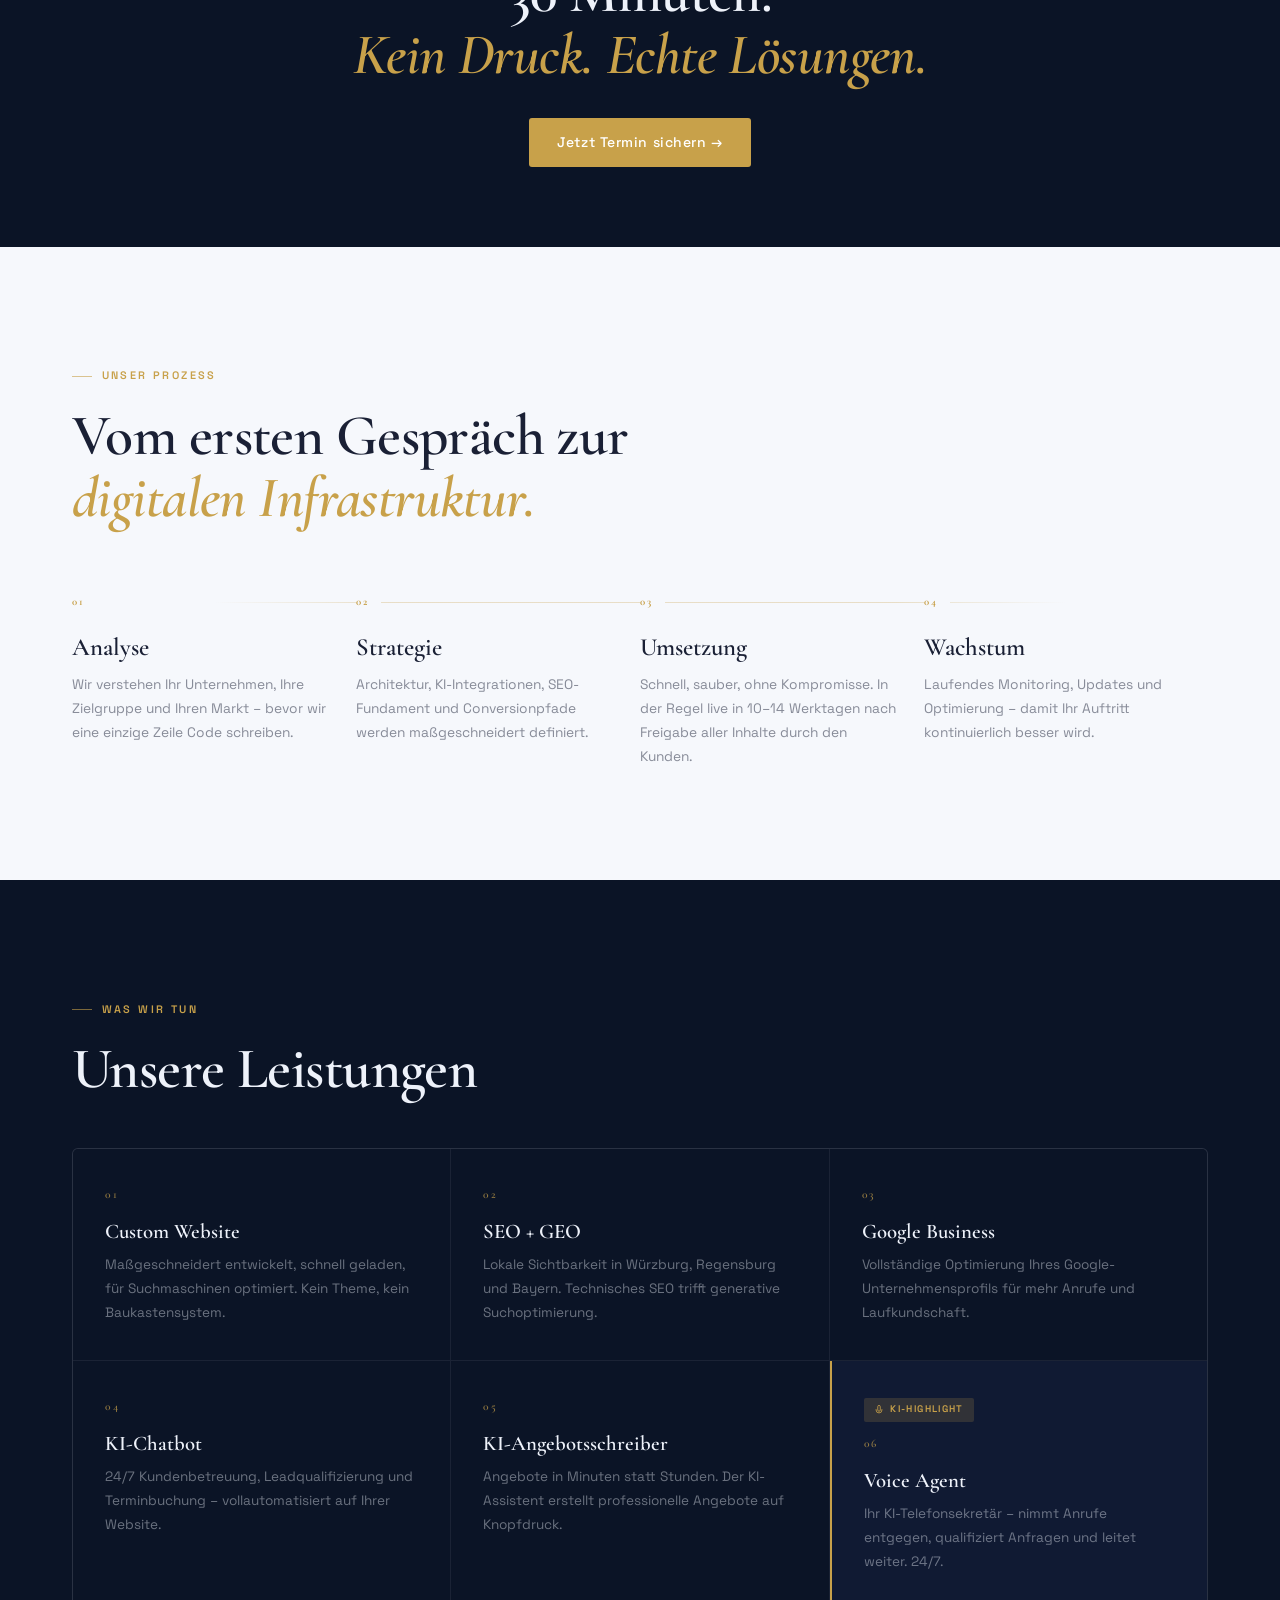
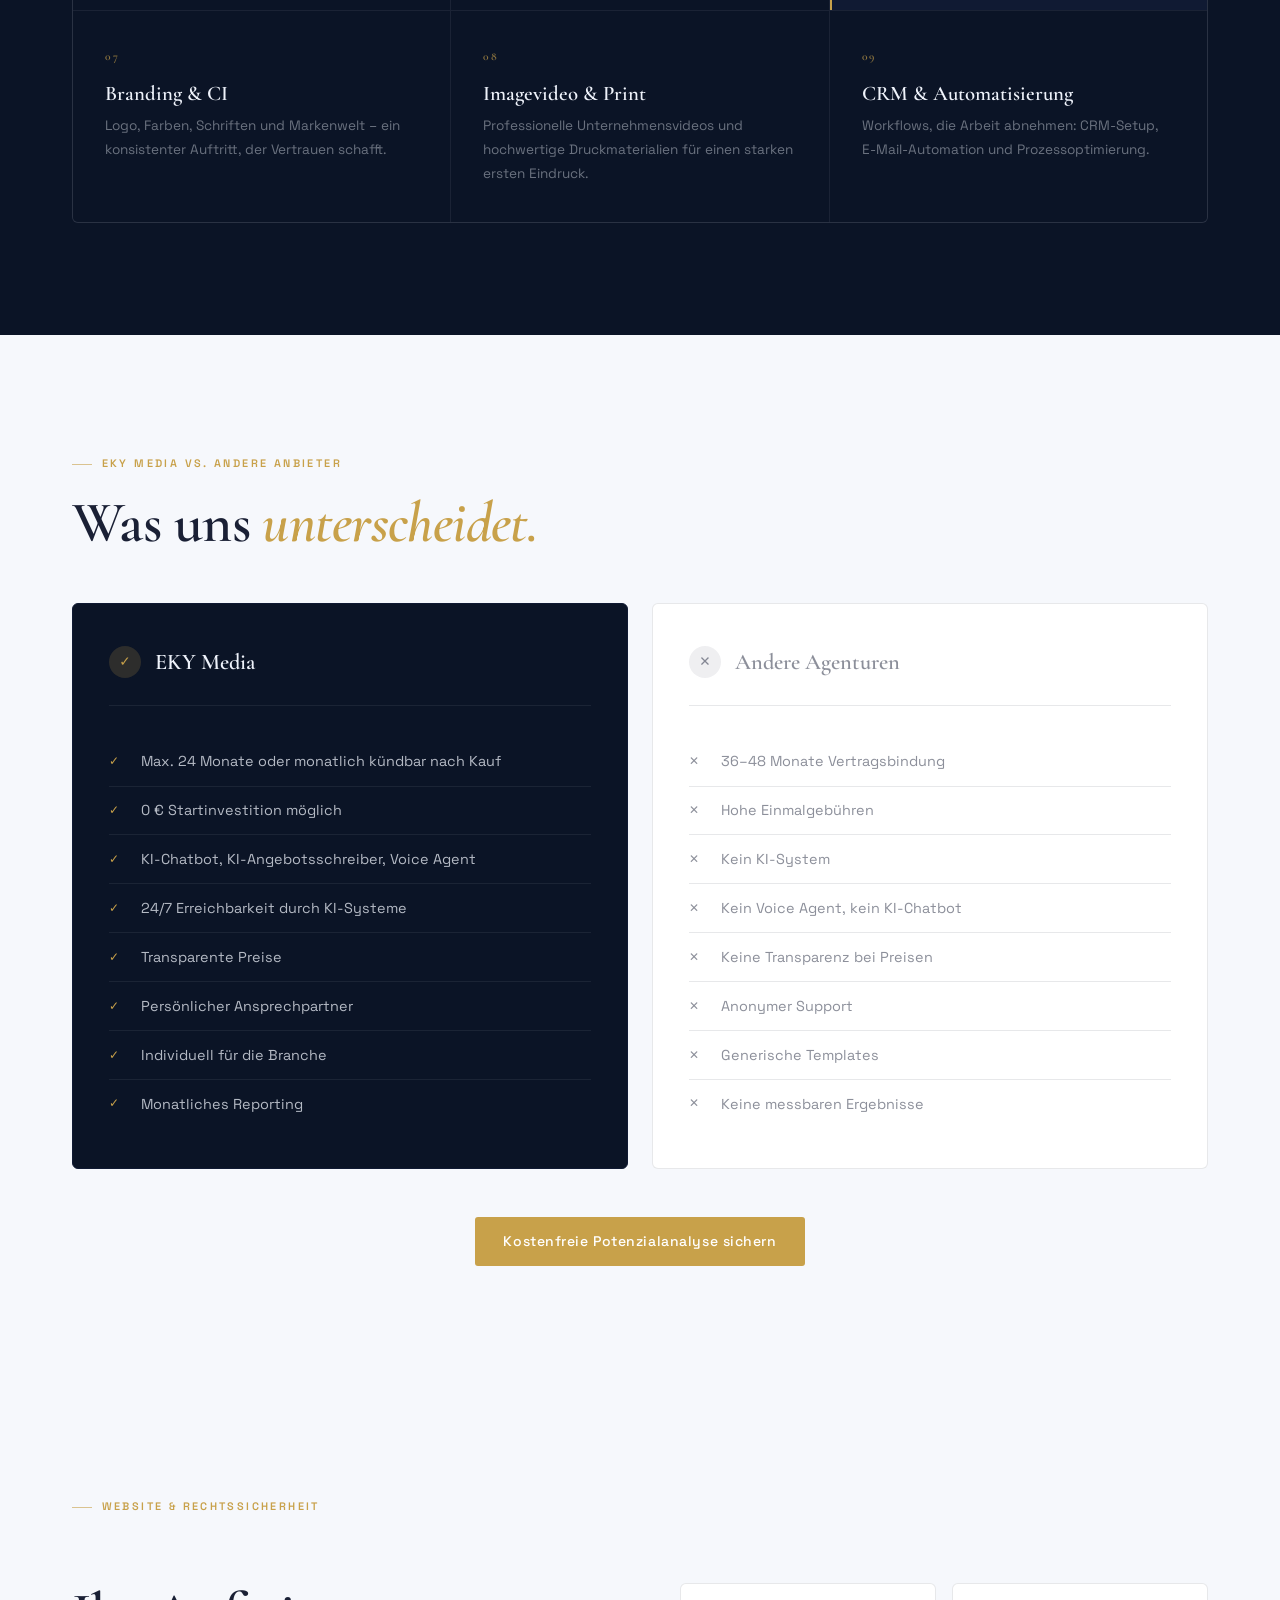
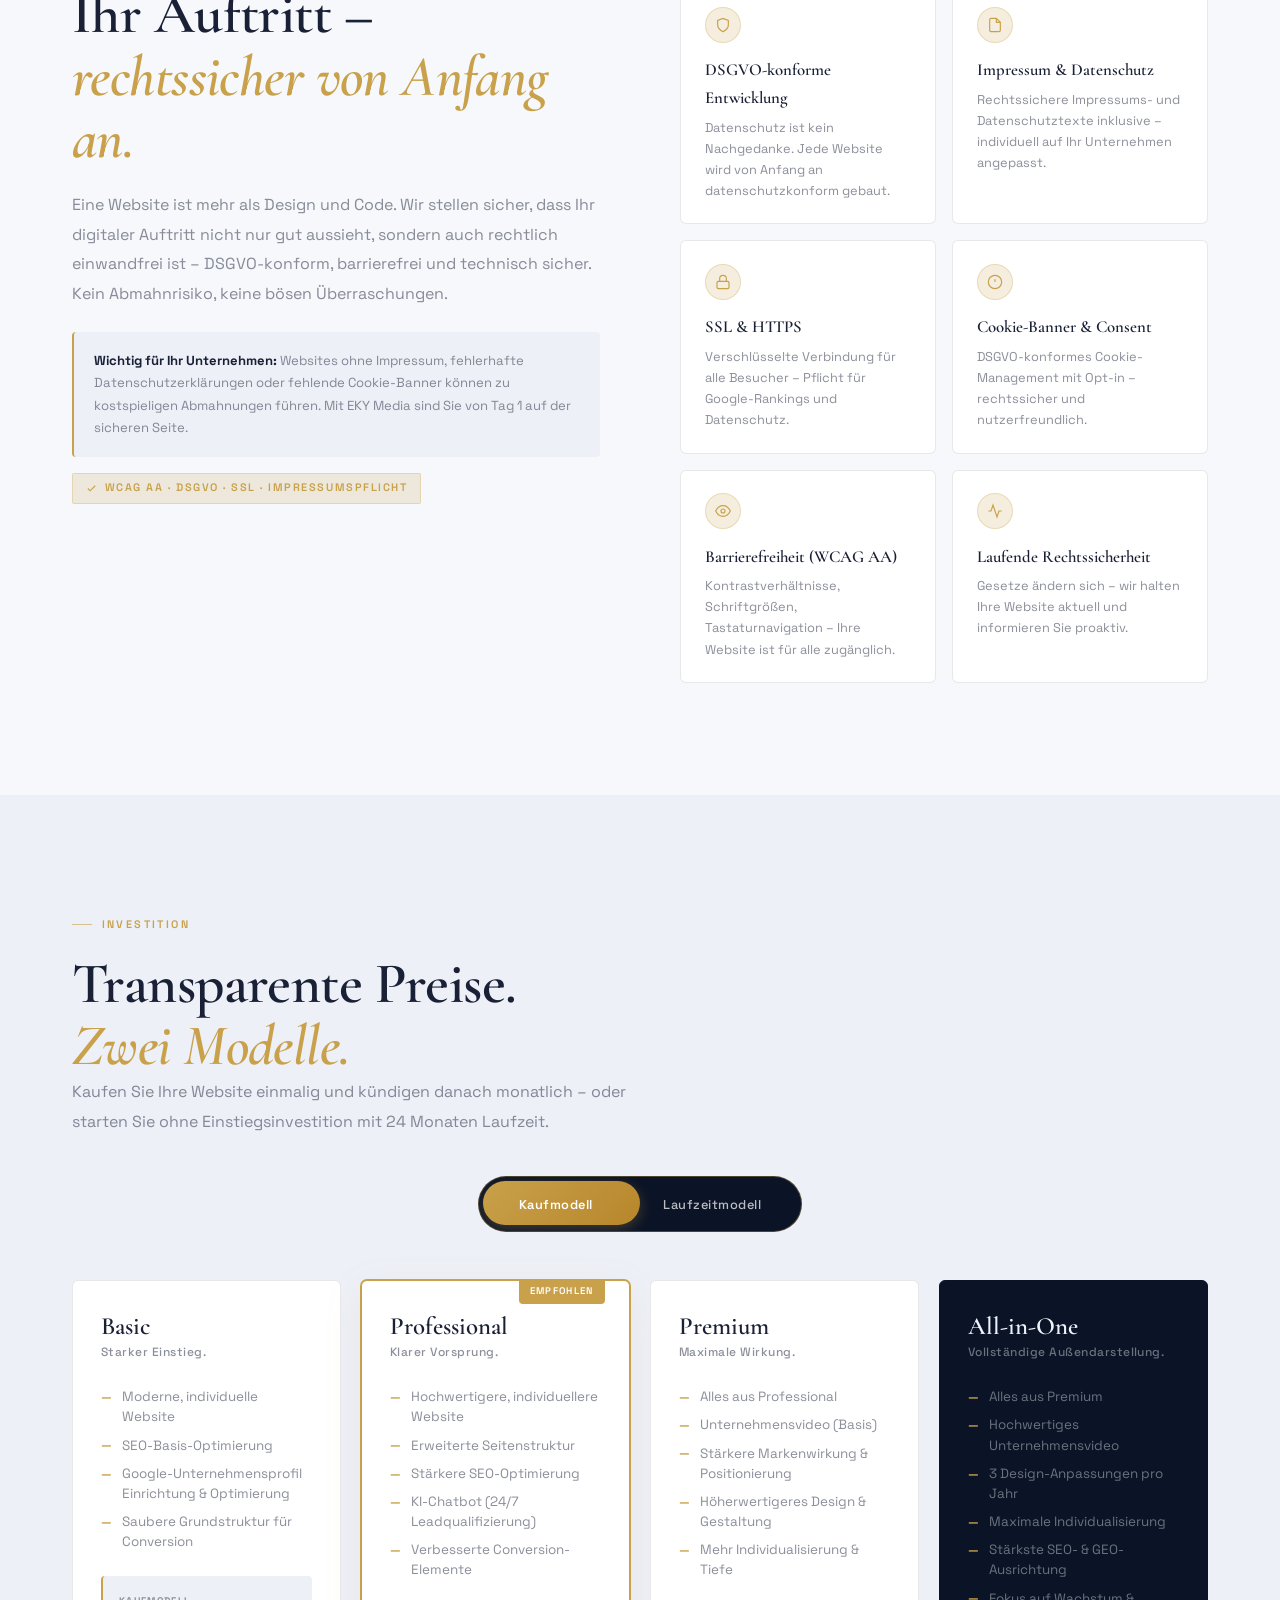
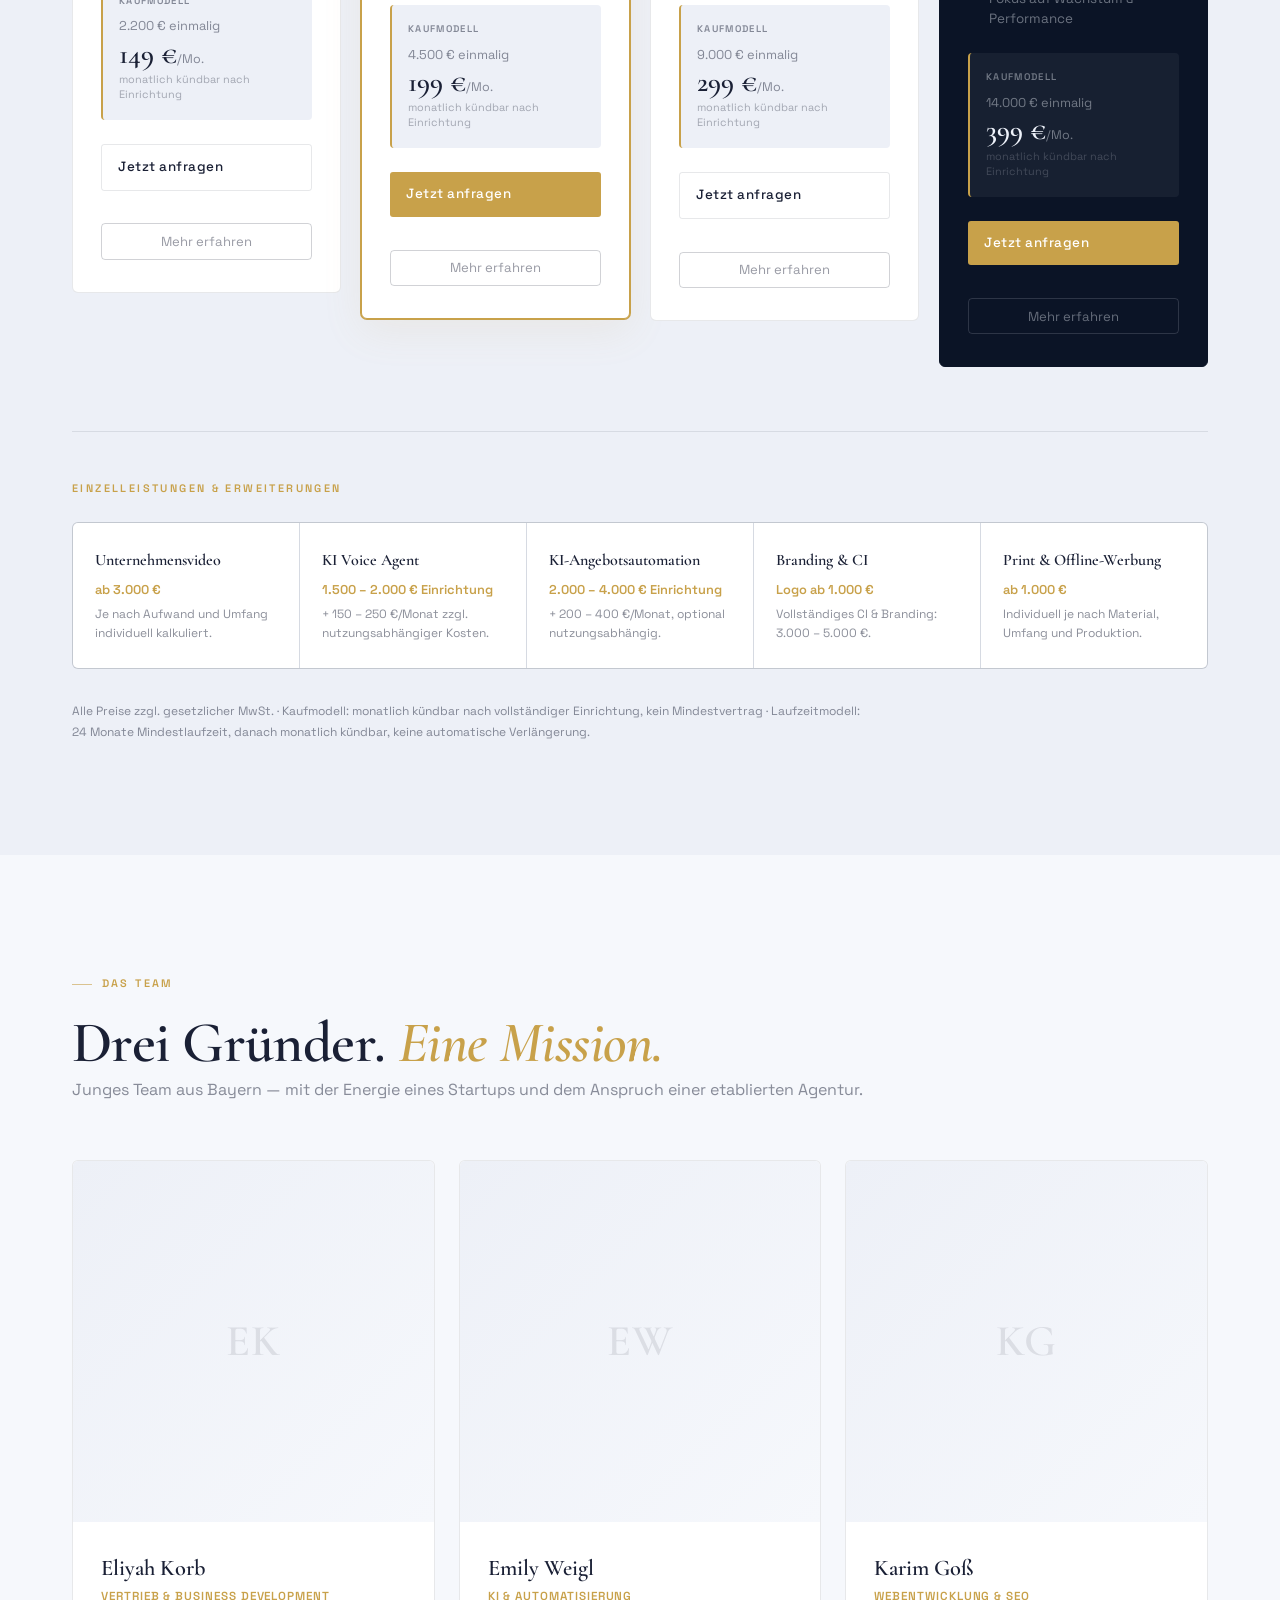
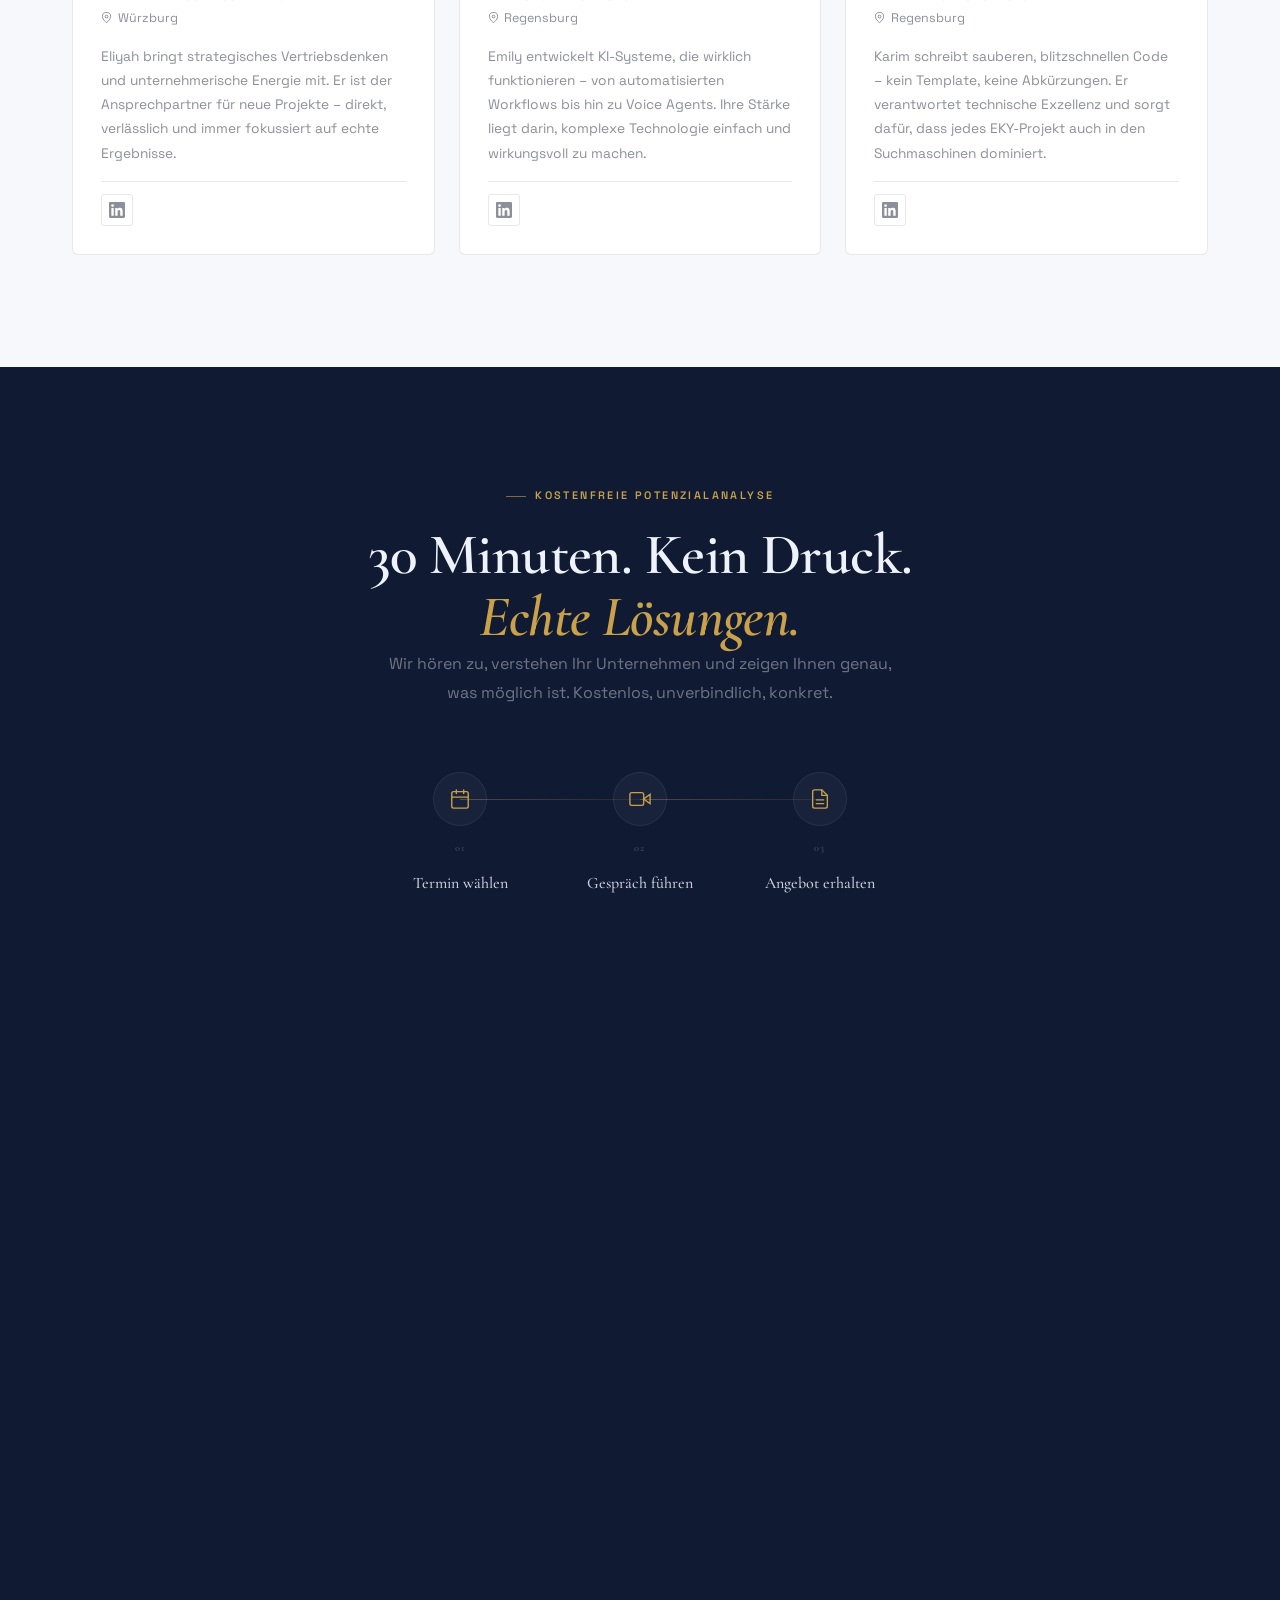
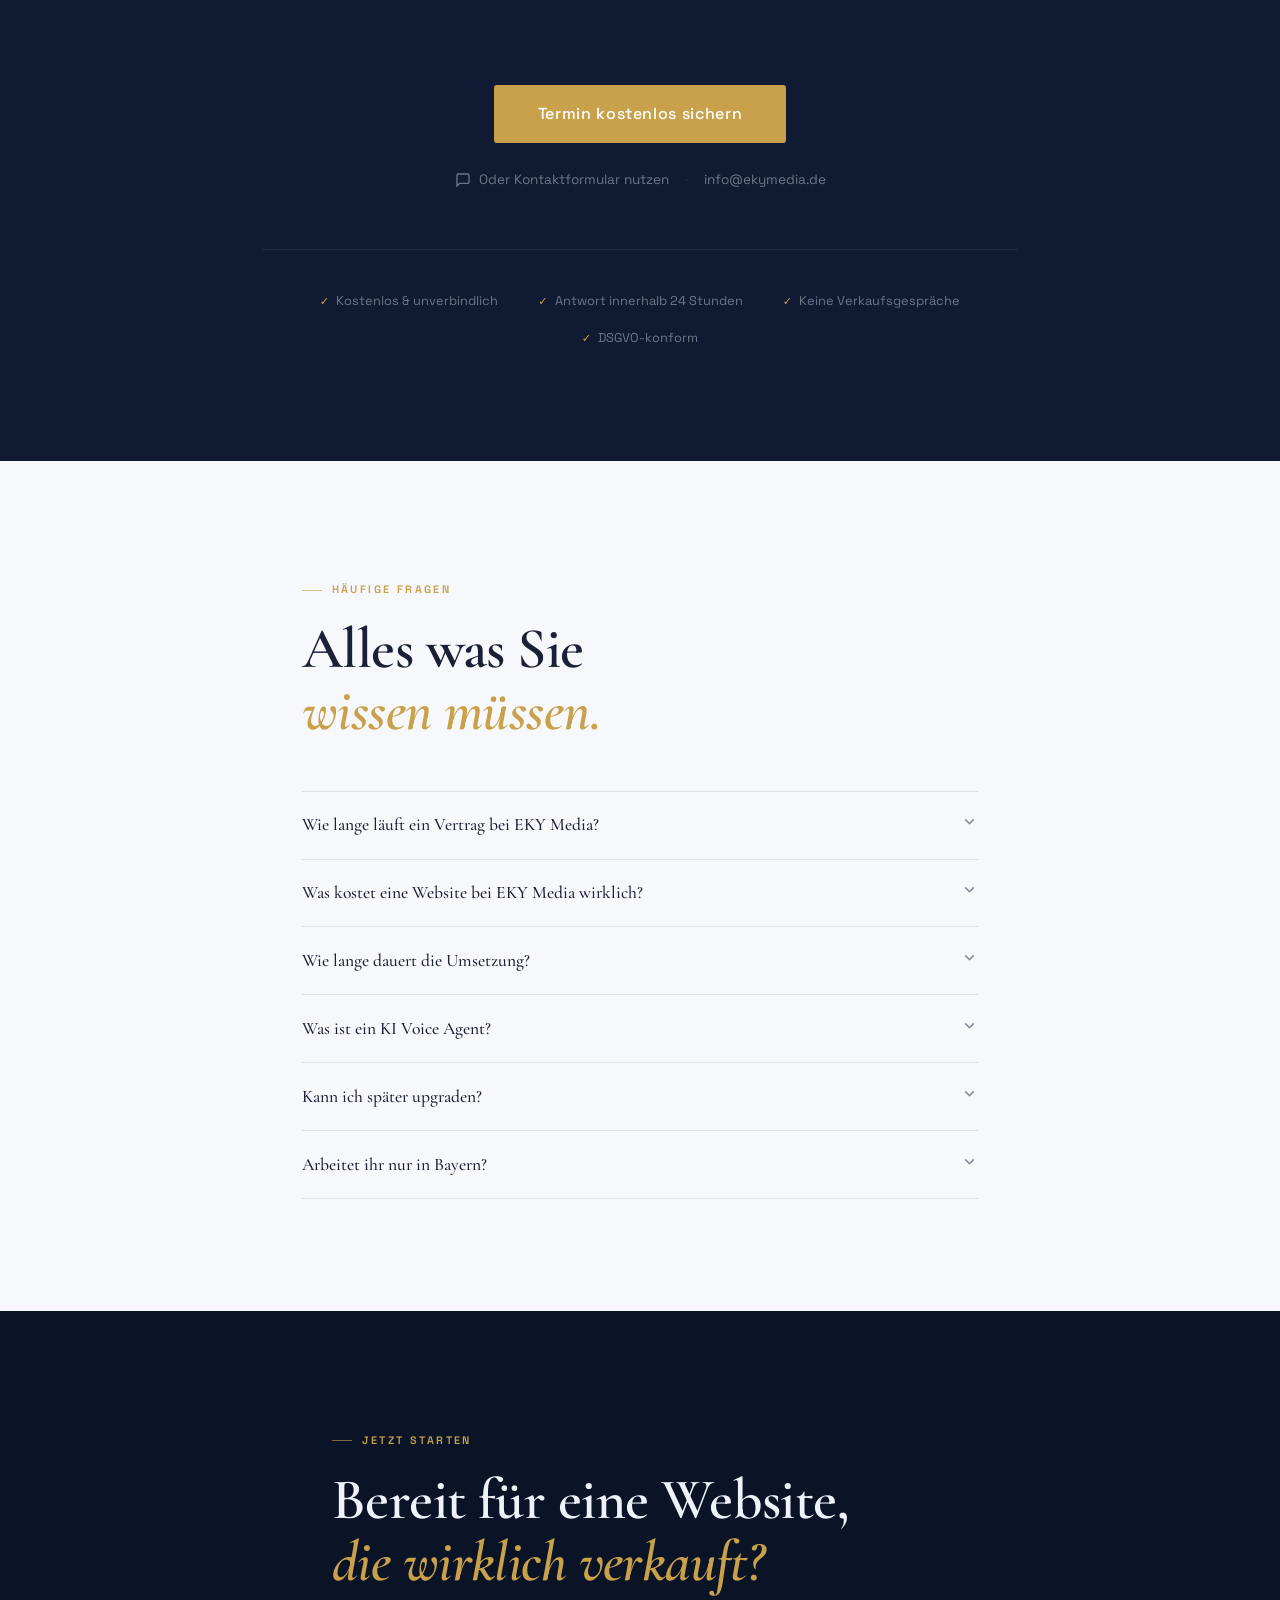
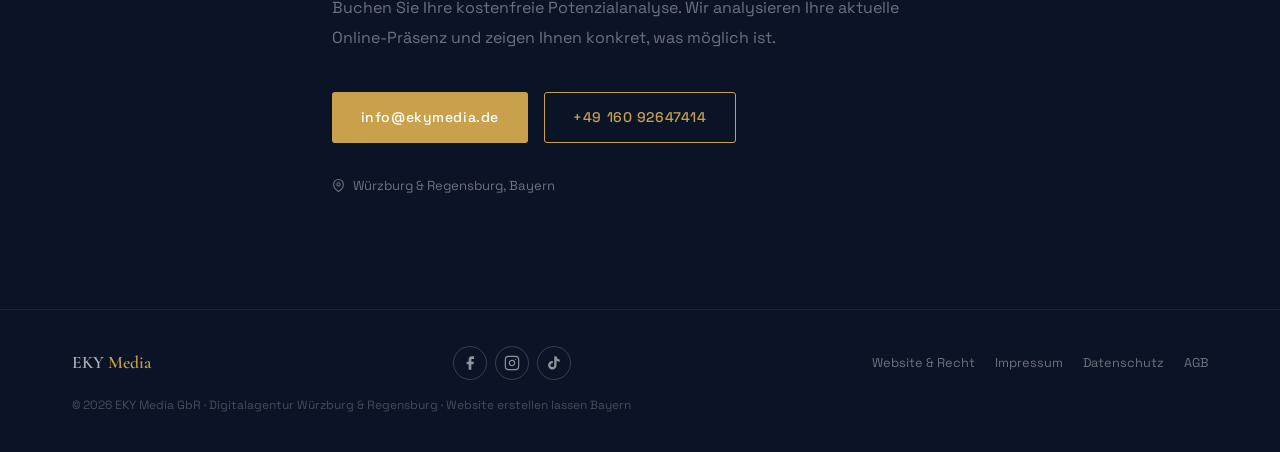
==== commit f1a8e9d5: "Update industries-cta heading and button text https://claude.ai/code/session_01EDHMNRQcRiCb9E1KwNHPJ" ====
--- a/index.html
+++ b/index.html
@@ -409,8 +409,8 @@
 <section class="industries-cta" aria-label="Nächster Schritt">
   <div class="c" style="text-align:center;padding-block:4.5rem 5rem;">
     <p class="label reveal">IHR NÄCHSTER SCHRITT</p>
-    <h2 class="title reveal reveal-d1">Für Betriebe,<br/><em>die mehr Kunden wollen.</em></h2>
-    <a href="https://calendly.com/ekymedia-info/20-min-erstgesprach" target="_blank" rel="noopener" class="btn btn-gold reveal reveal-d2" style="margin-top:2rem;">Kostenfreie Potenzialanalyse sichern</a>
+    <h2 class="title reveal reveal-d1">30 Minuten.<br/><em>Kein Druck. Echte Lösungen.</em></h2>
+    <a href="https://calendly.com/ekymedia-info/20-min-erstgesprach" target="_blank" rel="noopener" class="btn btn-gold reveal reveal-d2" style="margin-top:2rem;">Jetzt Termin sichern →</a>
   </div>
 </section>
 
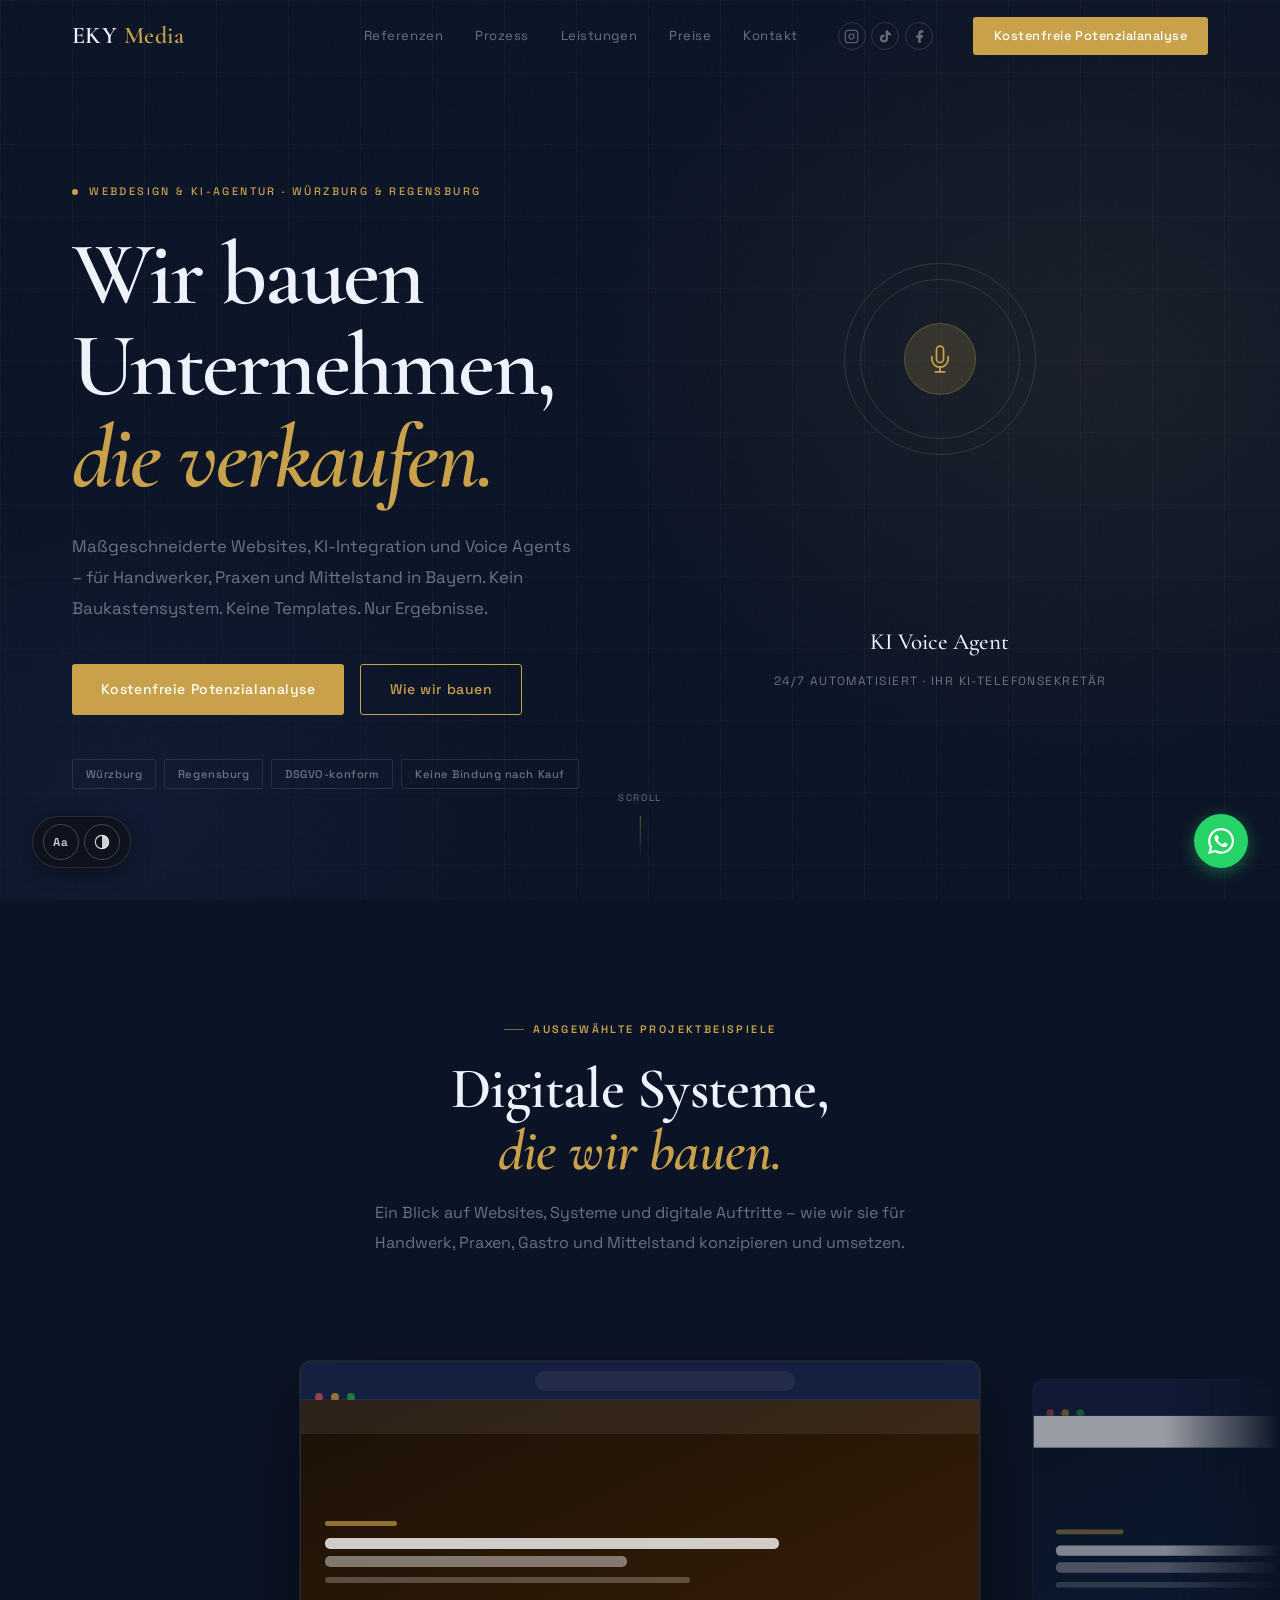
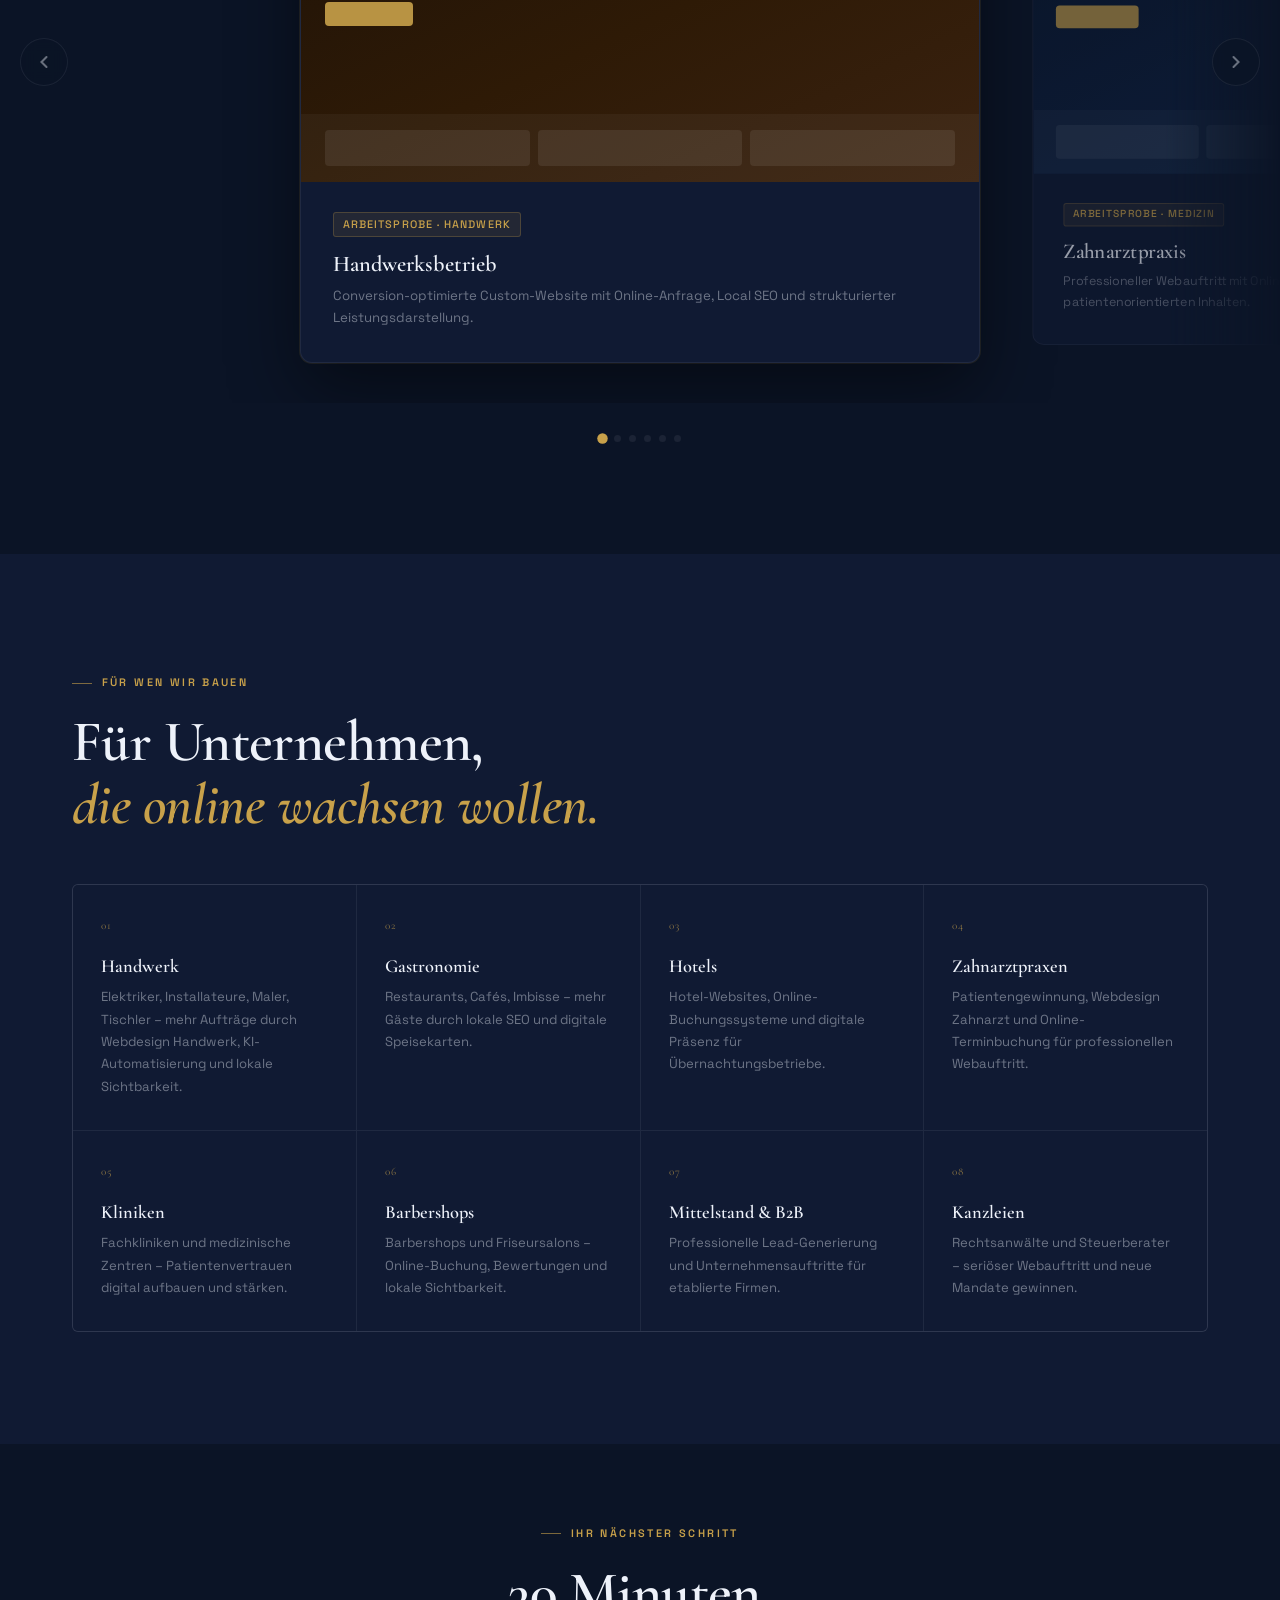
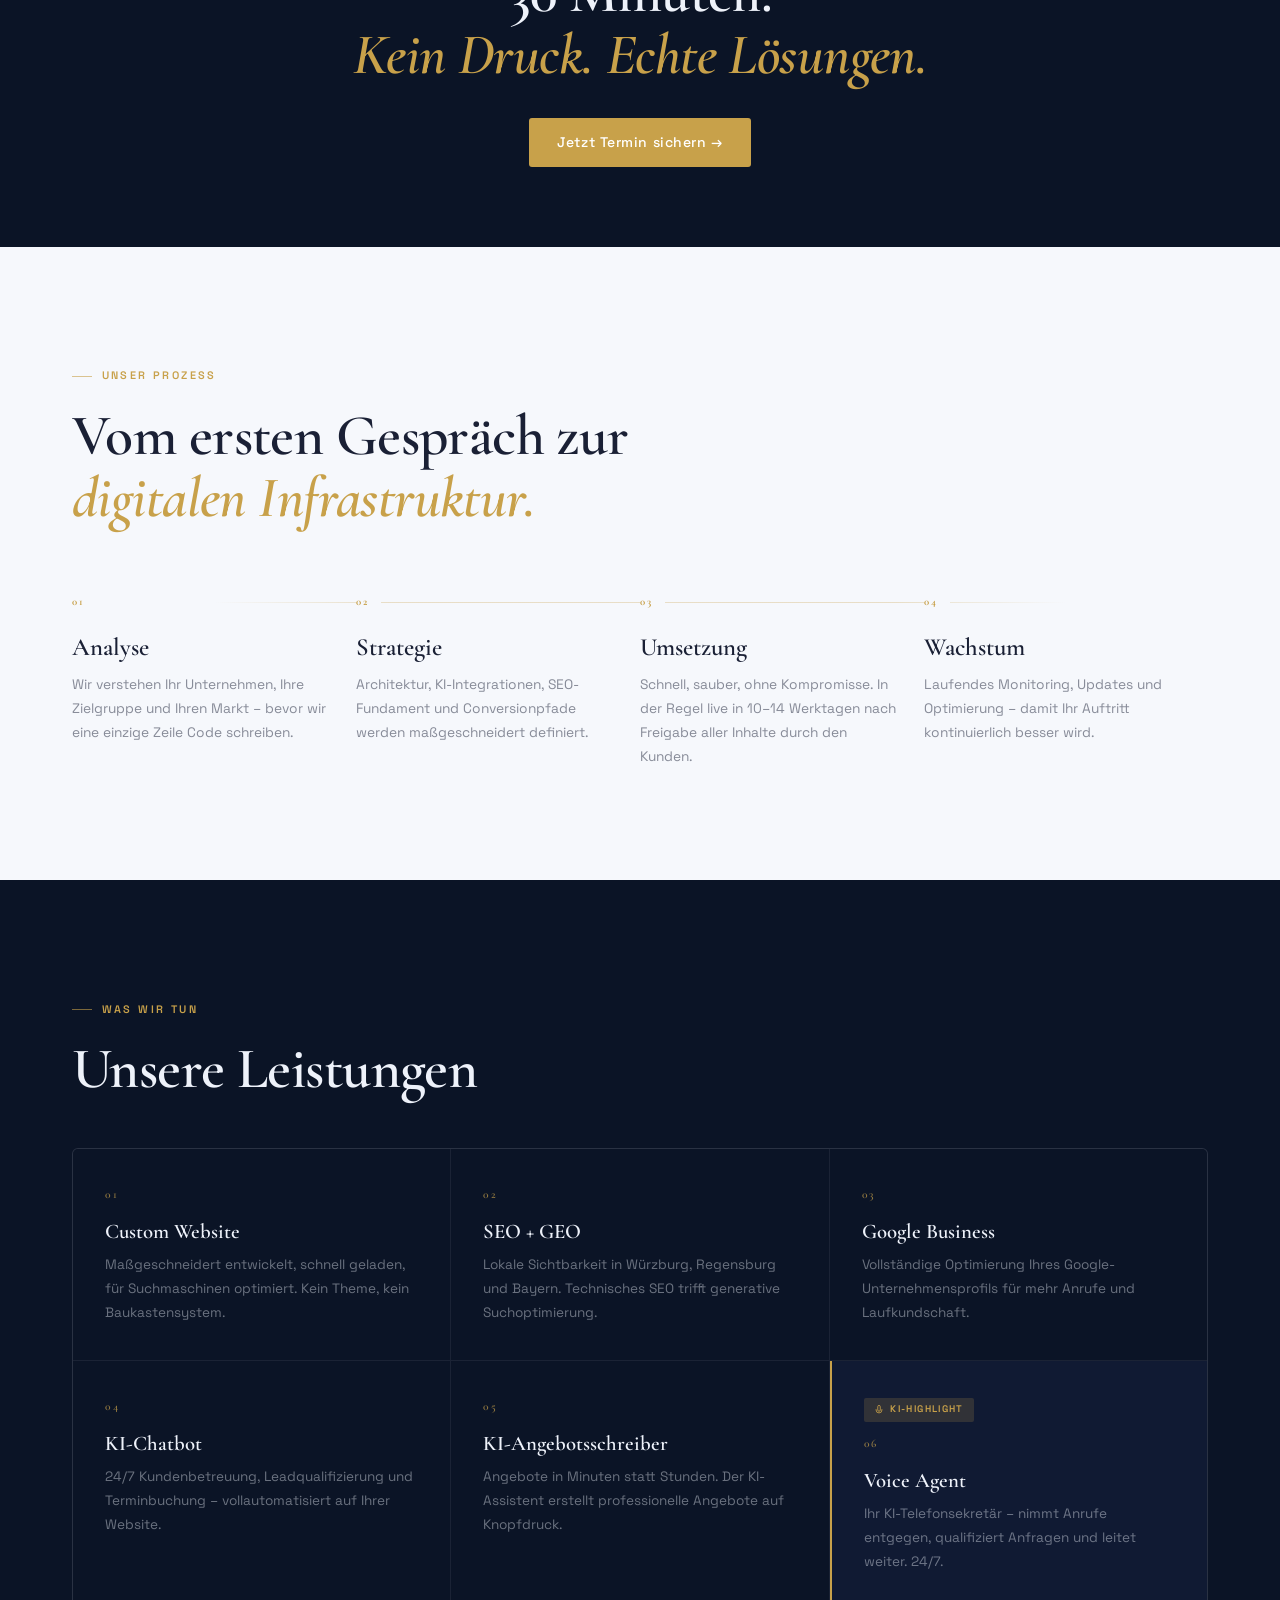
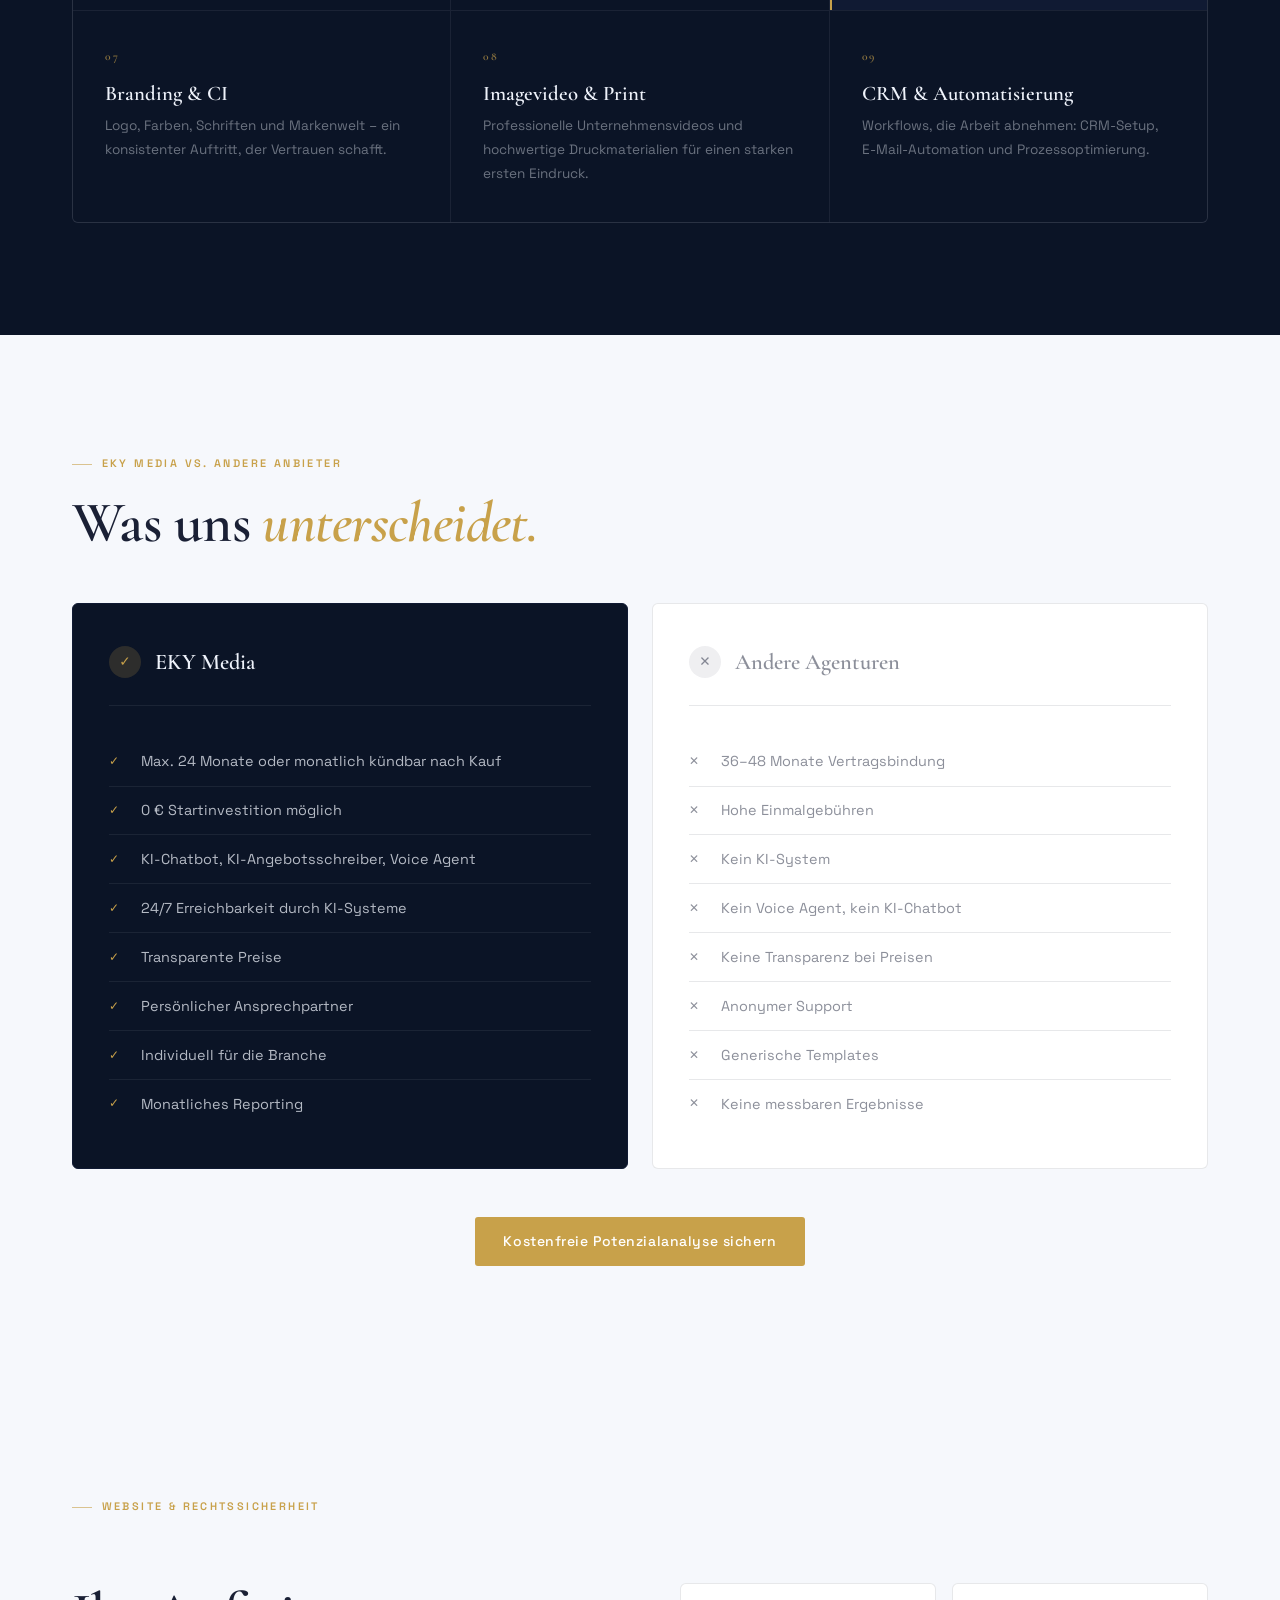
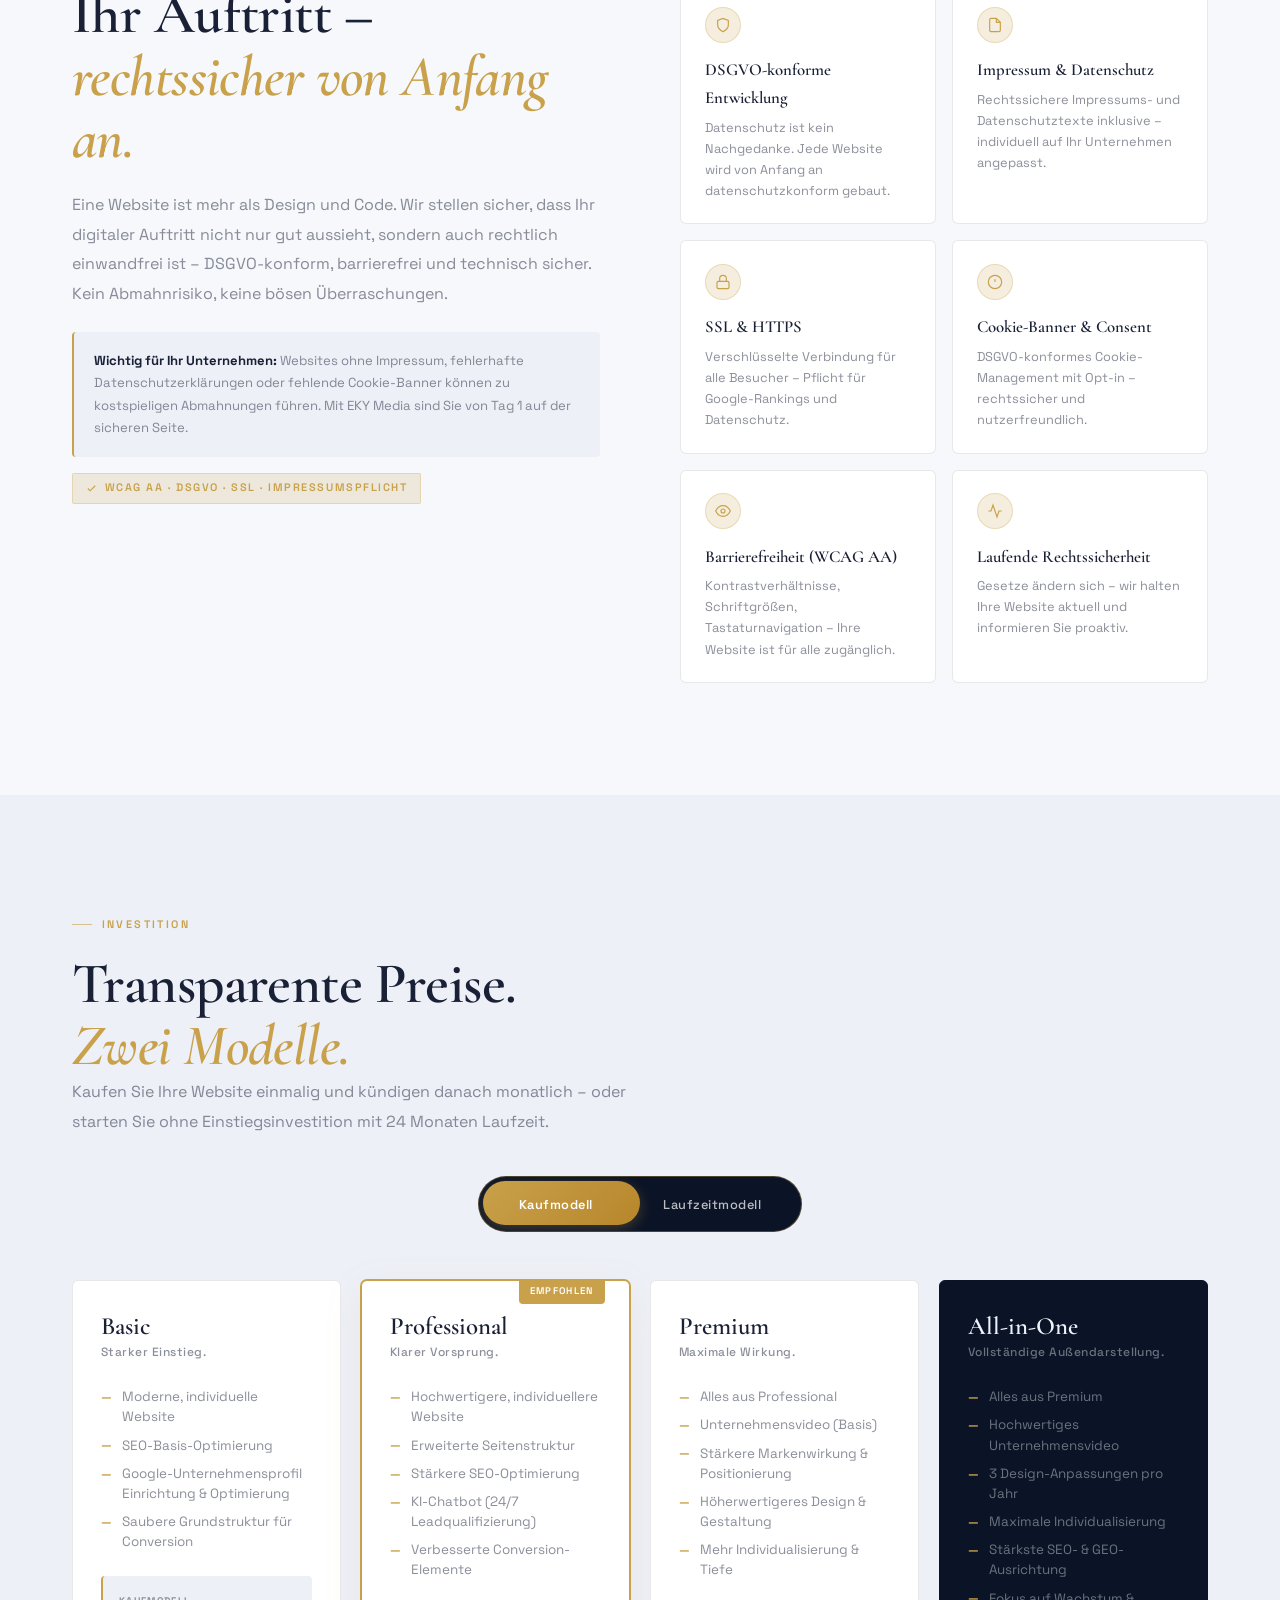
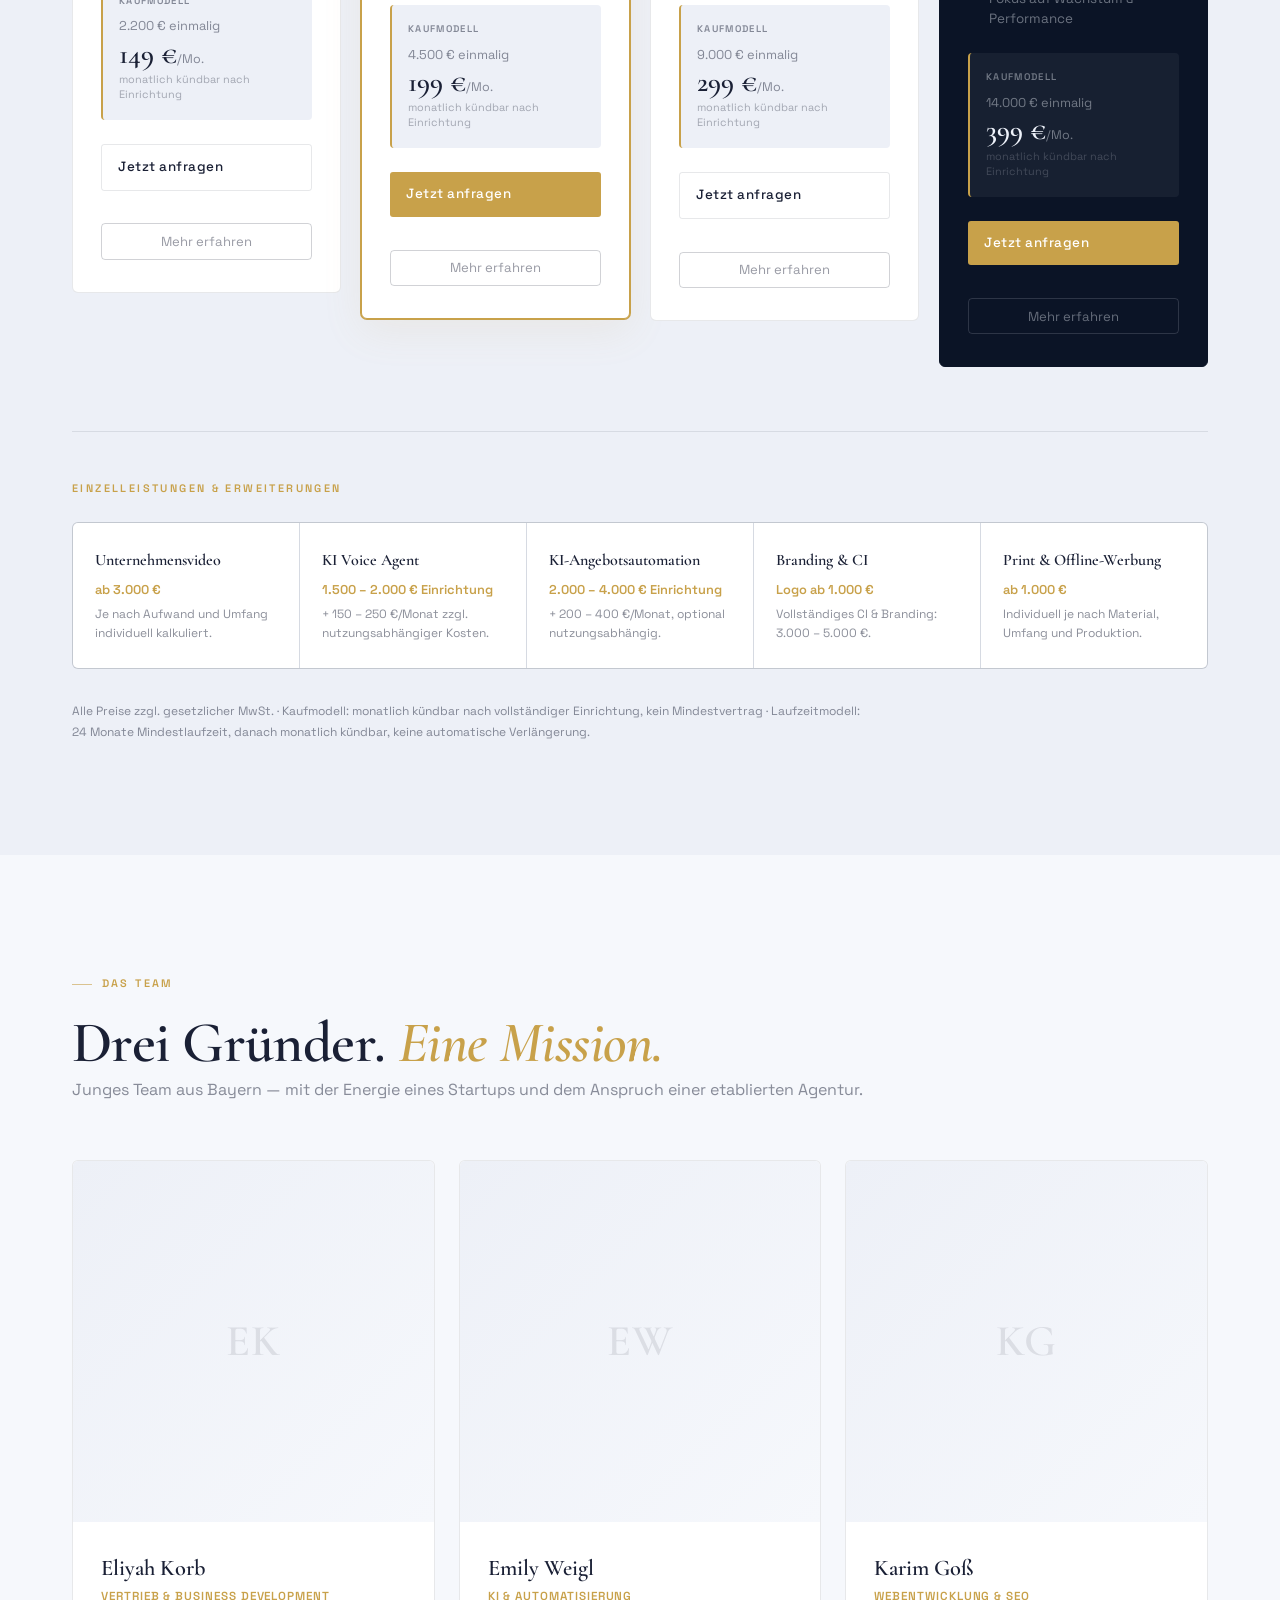
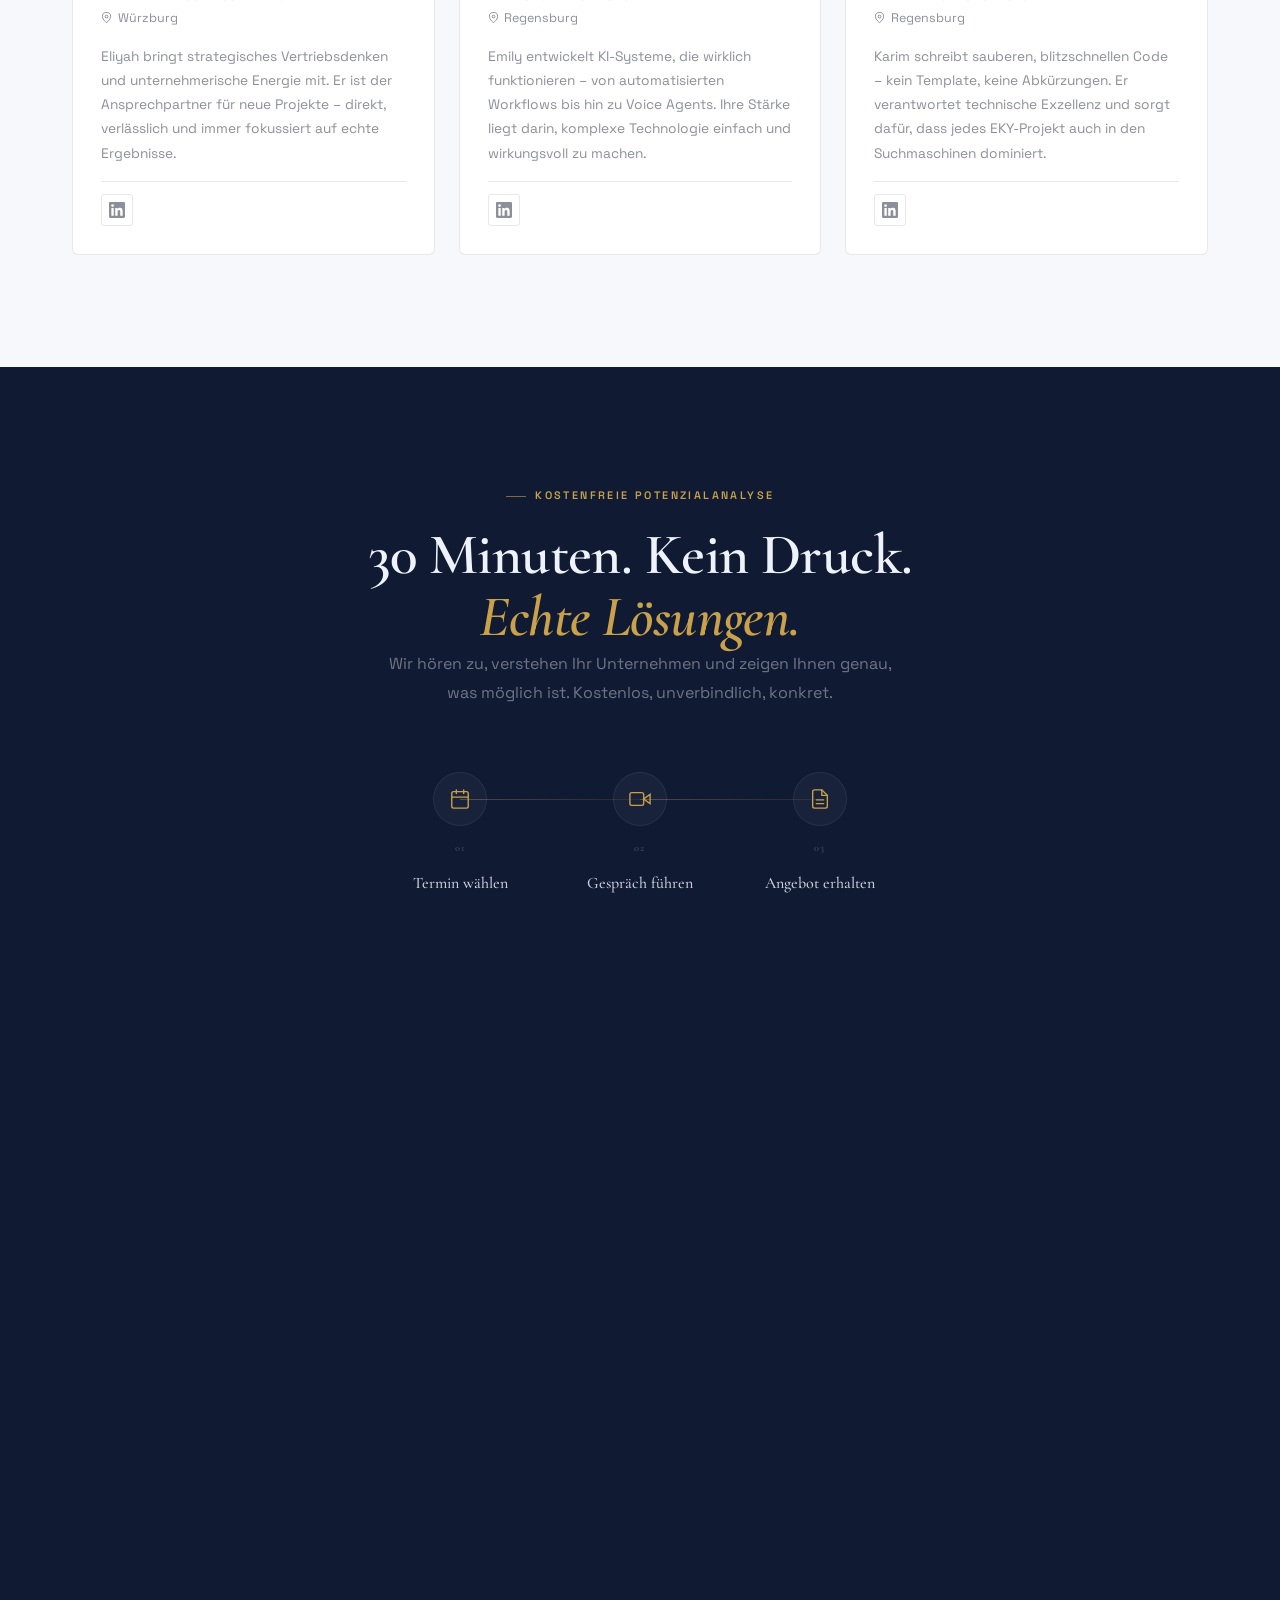
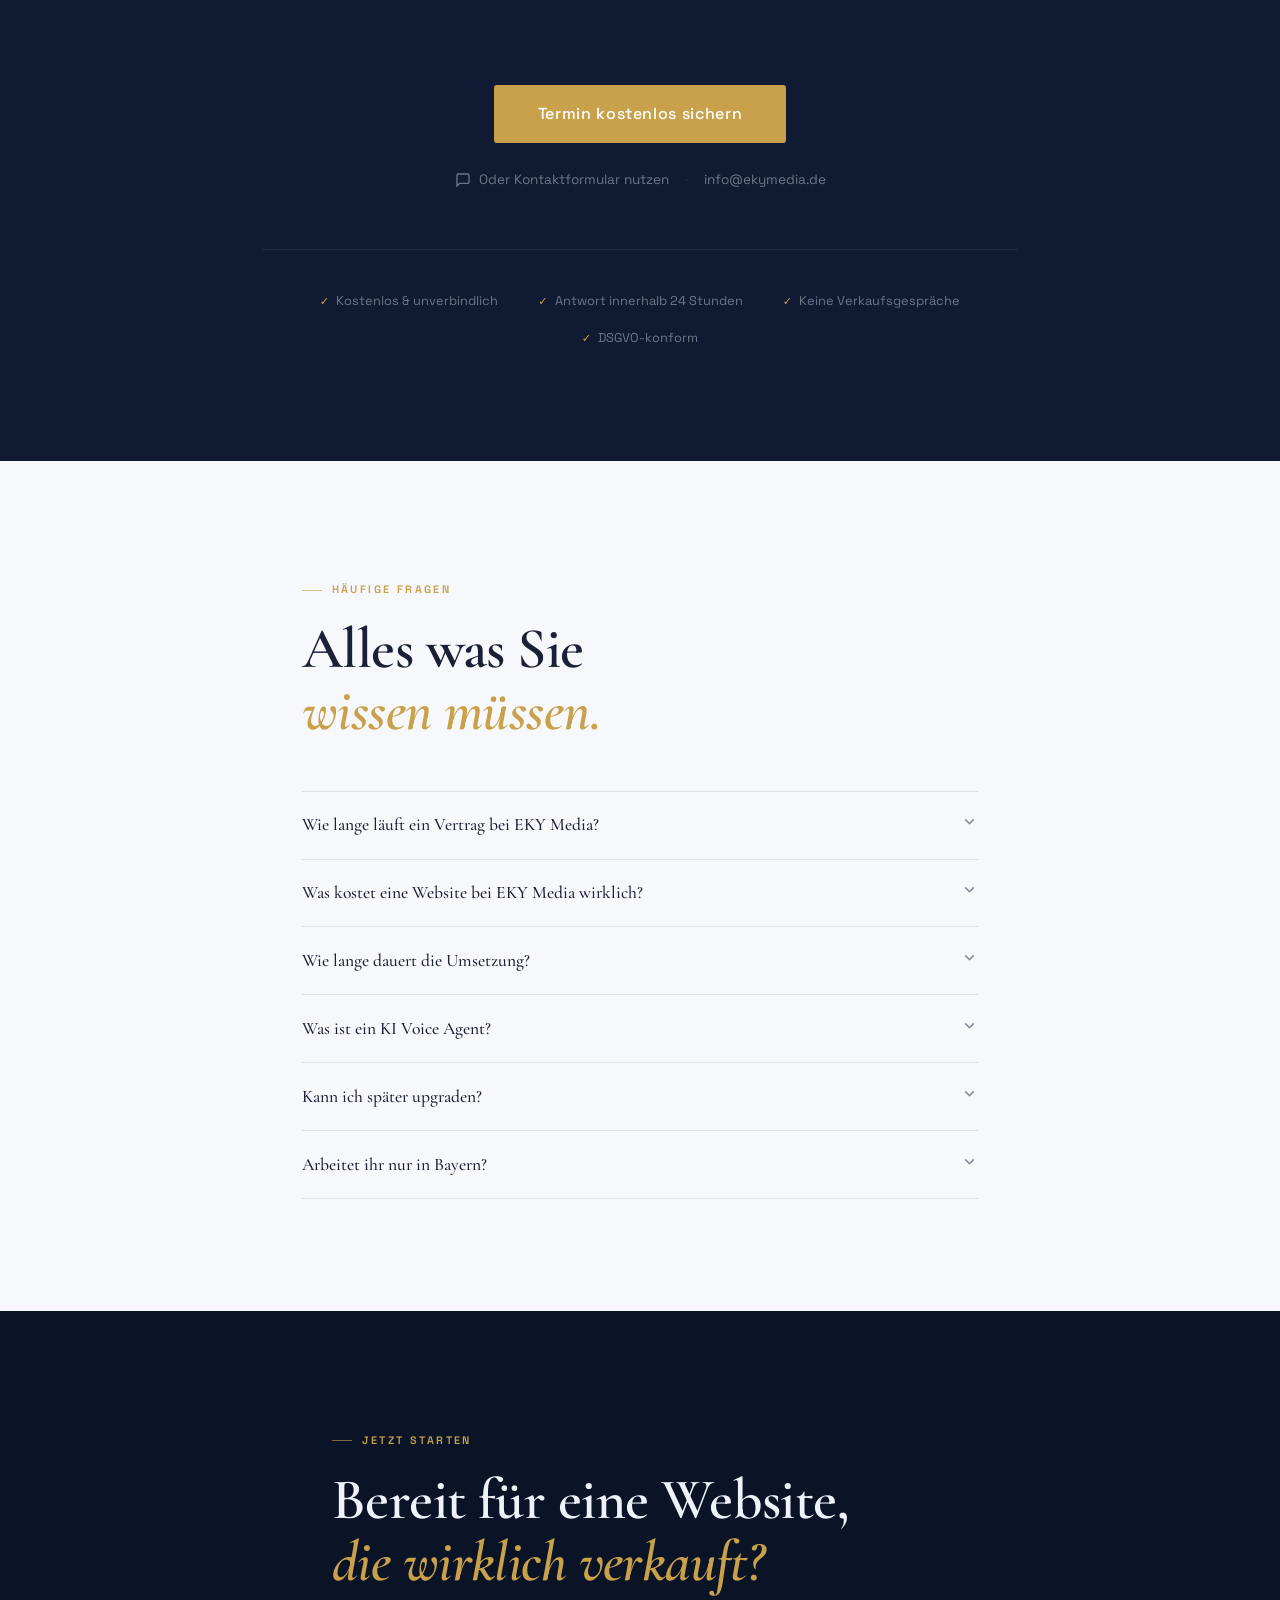
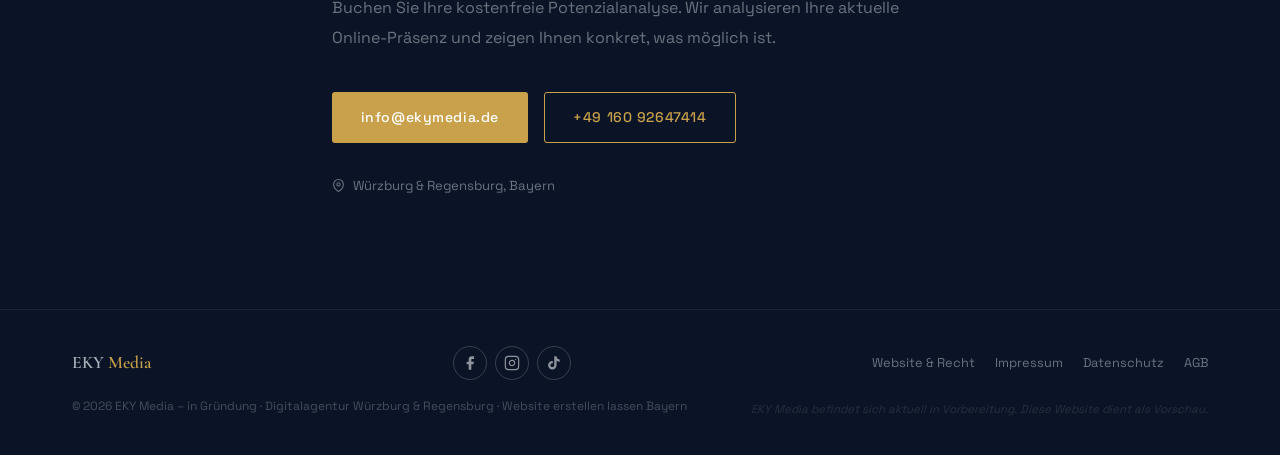
==== commit 814b4505: "Mark site as staging/preview — noindex, GbR → in Gründung, draft notices - robots.txt: Disallow all " ====
--- a/index.html
+++ b/index.html
@@ -8,12 +8,12 @@
 
   <!-- Canonical & Robots -->
   <link rel="canonical" href="https://ekymedia.de/" />
-  <meta name="robots" content="index, follow" />
+  <meta name="robots" content="noindex, nofollow" />
 
   <!-- Open Graph -->
   <meta property="og:type"        content="website" />
   <meta property="og:locale"      content="de_DE" />
-  <meta property="og:site_name"   content="EKY Media GbR" />
+  <meta property="og:site_name"   content="EKY Media – in Gründung" />
   <meta property="og:title"       content="EKY Media – Wir bauen Unternehmen, die verkaufen." />
   <meta property="og:description" content="Premium Digitalagentur für Websites, KI-Systeme und SEO in Bayern. Handwerk, Zahnarztpraxen, Gastronomie und Mittelstand." />
   <meta property="og:url"         content="https://ekymedia.de" />
@@ -38,7 +38,7 @@
       {
         "@type": "LocalBusiness",
         "@id": "https://ekymedia.de",
-        "name": "EKY Media GbR",
+        "name": "EKY Media – in Gründung",
         "alternateName": "EKY Media",
         "description": "Premium Digitalagentur für Websites, KI-Automatisierung, SEO und Branding in Bayern",
         "url": "https://ekymedia.de",
@@ -909,7 +909,8 @@
       <a href="datenschutz.html" class="footer-btn">Datenschutz</a>
       <a href="agb.html" class="footer-btn">AGB</a>
     </div>
-    <span class="footer-copy">© 2026 EKY Media GbR · Digitalagentur Würzburg &amp; Regensburg · Website erstellen lassen Bayern</span>
+    <span class="footer-copy">© 2026 EKY Media – in Gründung · Digitalagentur Würzburg &amp; Regensburg · Website erstellen lassen Bayern</span>
+    <span class="footer-copy" style="opacity:.45;font-size:.72rem;font-style:italic;margin-top:.25rem;">EKY Media befindet sich aktuell in Vorbereitung. Diese Website dient als Vorschau.</span>
   </div>
 </footer>
 
